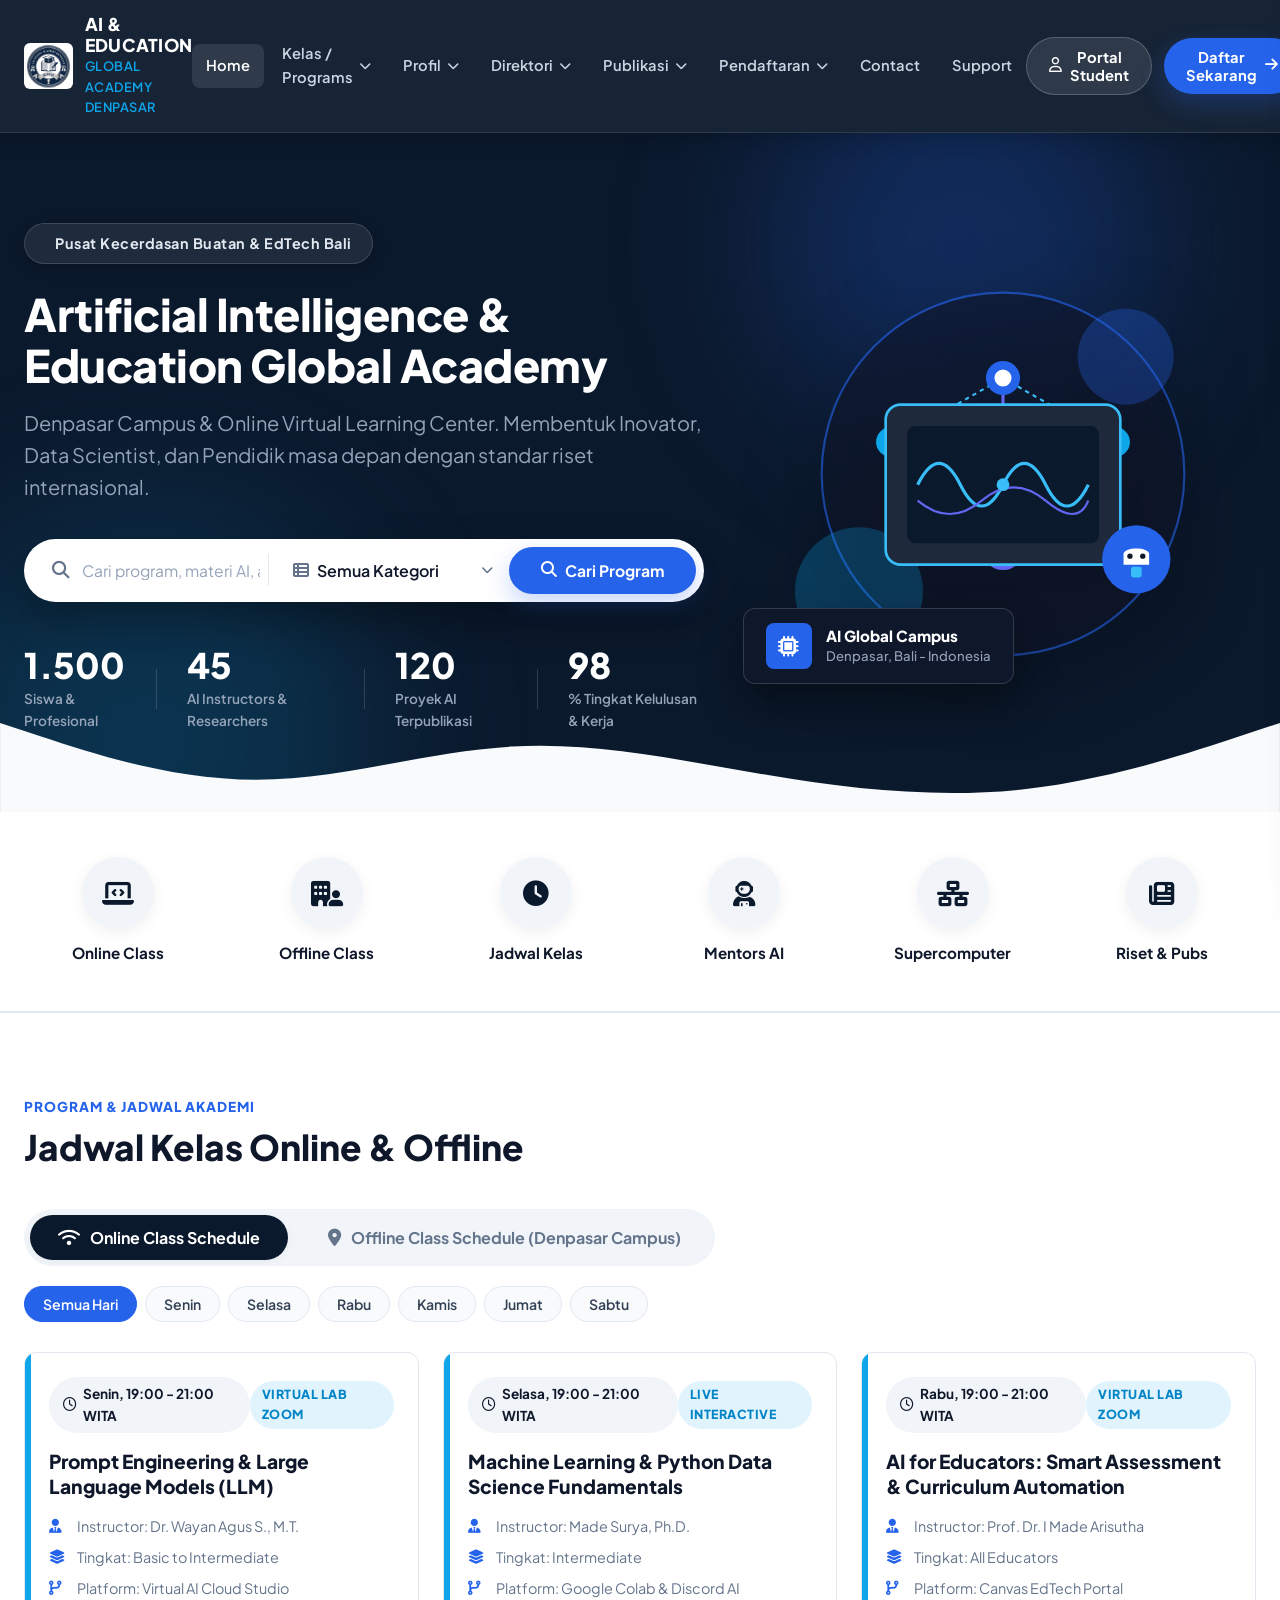
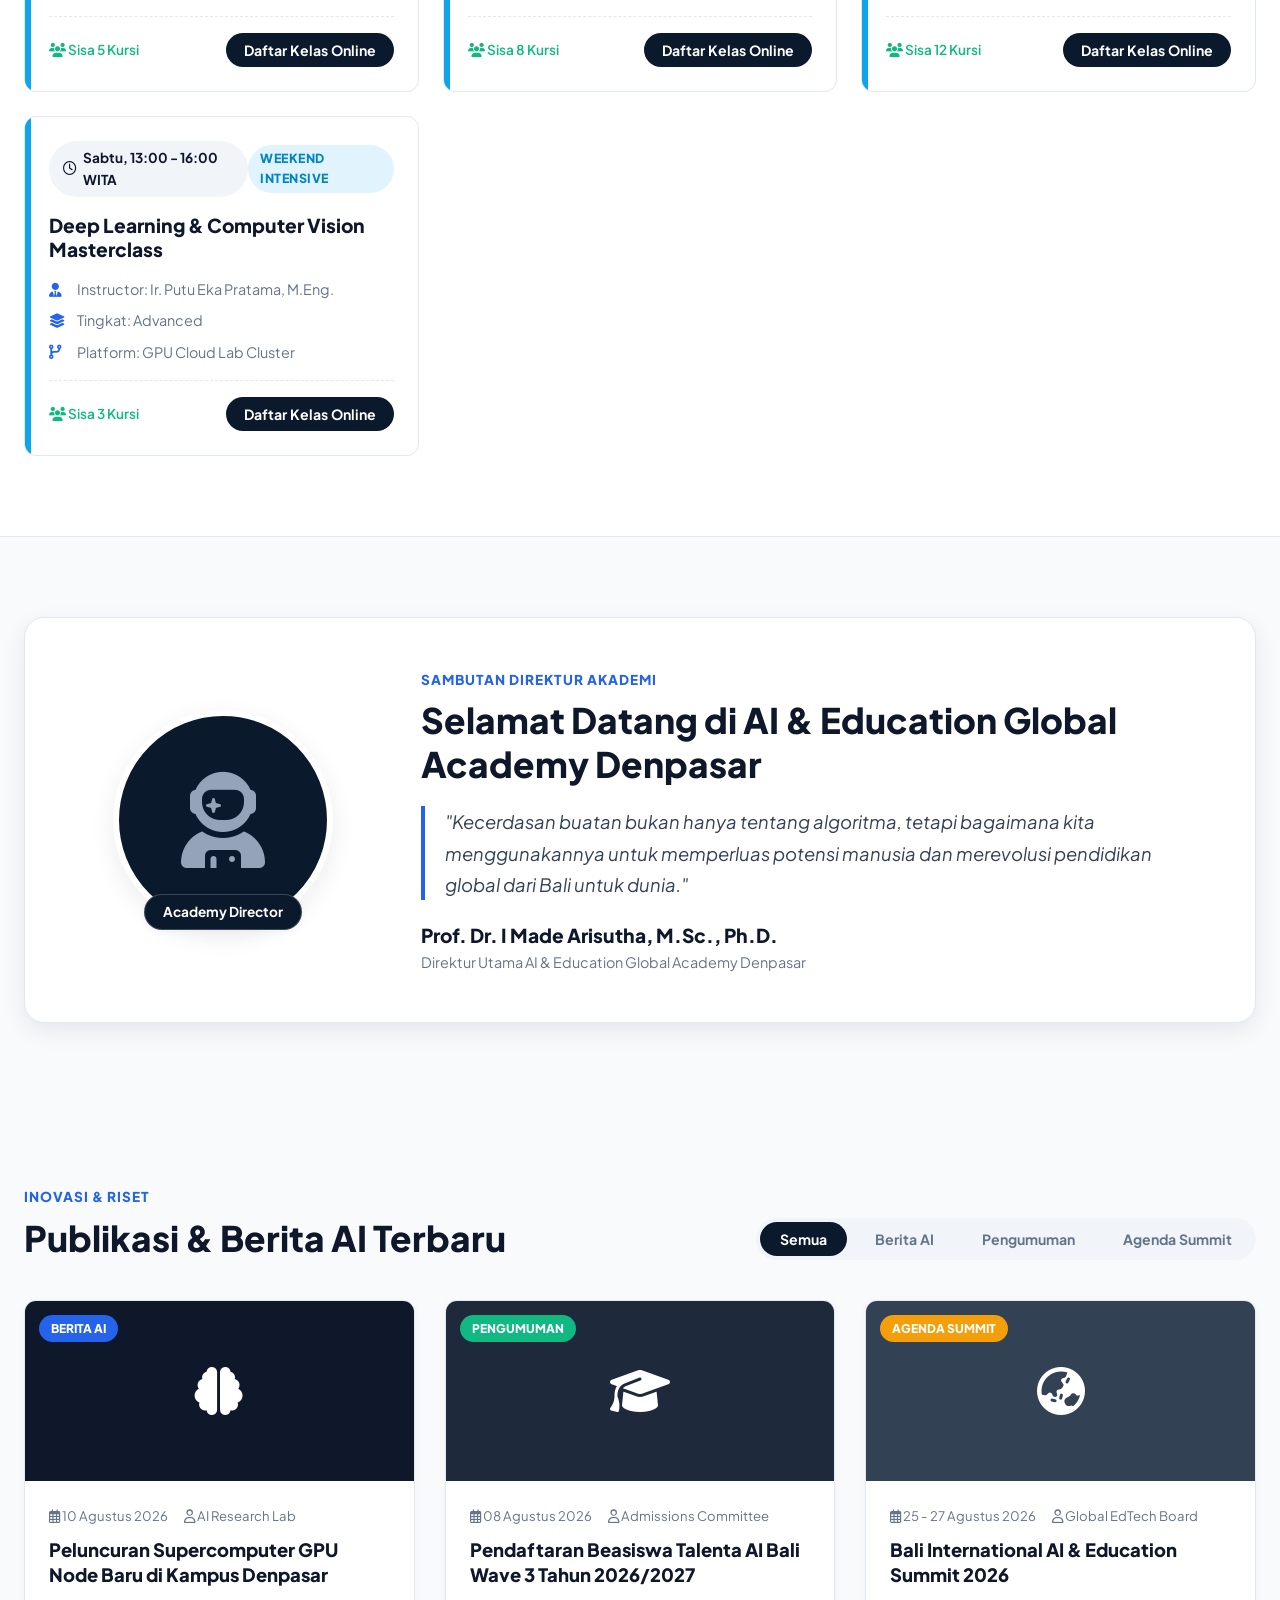
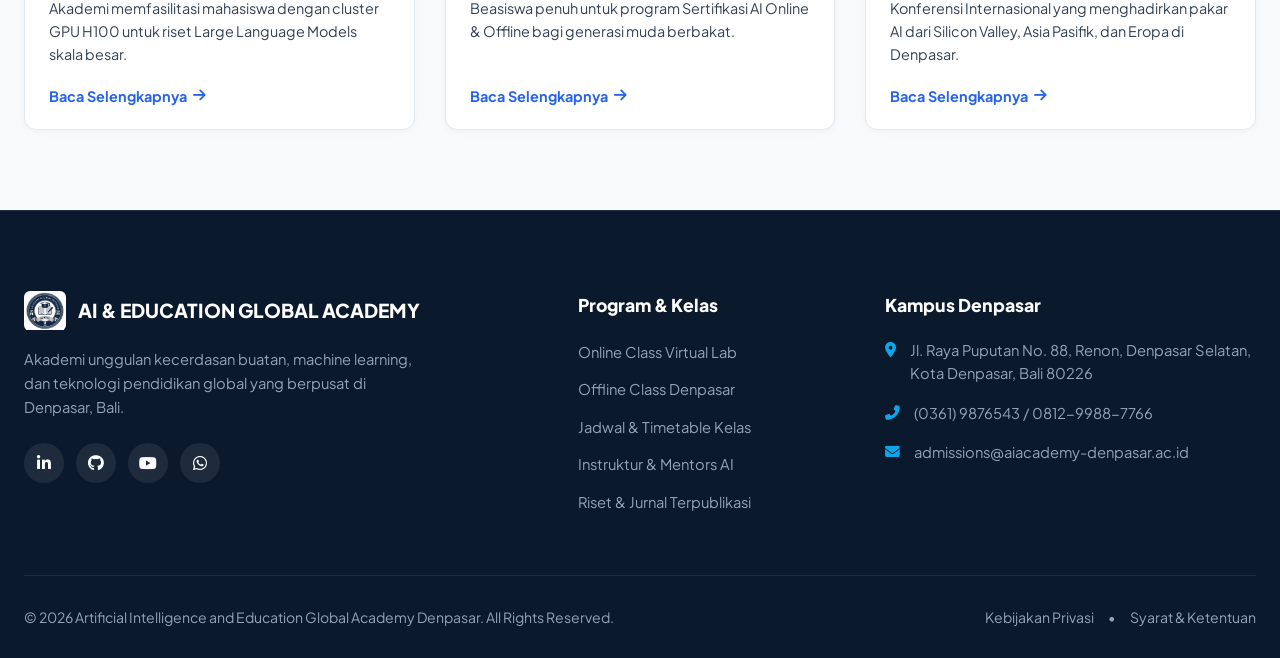
==== index.html @ 4b83a7b8 "aieacademy" ====
<!DOCTYPE html>
<html lang="id">
<head>
    <meta charset="UTF-8">
    <meta name="viewport" content="width=device-width, initial-scale=1.0">
    <title>Artificial Intelligence & Education Global Academy Denpasar</title>
    <meta name="description" content="Pusat Pendidikan & Akademi Kecerdasan Buatan (AI) Global Denpasar. Menyediakan Kelas Online & Offline, Sertifikasi AI, Machine Learning, Prompt Engineering, dan Inovasi Pendidikan Teknologi di Bali.">
    <!-- Google Fonts -->
    <link rel="preconnect" href="https://fonts.googleapis.com">
    <link rel="preconnect" href="https://fonts.gstatic.com" crossorigin>
    <link href="https://fonts.googleapis.com/css2?family=Plus+Jakarta+Sans:wght@300;400;500;600;700;800&display=swap" rel="stylesheet">
    <!-- Font Awesome Icons CDN -->
    <link rel="stylesheet" href="https://cdnjs.cloudflare.com/ajax/libs/font-awesome/6.5.1/css/all.min.css">
    <link rel="stylesheet" href="style.css">
</head>
<body>

    <!-- Header Navigation -->
    <header class="site-header">
        <div class="navbar-container">
            <a href="index.html" class="brand-logo" id="brandLogo">
                <img src="Img/Logo.png" alt="AI & Education Global Academy Logo" class="brand-logo-img">
                <div class="brand-text">
                    <span class="brand-title">AI & EDUCATION</span>
                    <span class="brand-subtitle">Global Academy Denpasar</span>
                </div>
            </a>

            <nav class="nav-menu" id="navMenu">
                <ul class="nav-list">
                    <li class="nav-item active"><a href="index.html" class="nav-link">Home</a></li>
                    
                    <li class="nav-item dropdown">
                        <a href="kelas.html" class="nav-link">Kelas / Programs <i class="fas fa-chevron-down dropdown-icon"></i></a>
                        <ul class="dropdown-menu">
                            <li>
                                <a href="kelas.html#online">
                                    <i class="fas fa-laptop-code"></i> Online Class
                                    <span class="dropdown-tag tag-online">Virtual Lab</span>
                                </a>
                            </li>
                            <li>
                                <a href="kelas.html#offline">
                                    <i class="fas fa-building-user"></i> Offline Class
                                    <span class="dropdown-tag tag-offline">Denpasar Campus</span>
                                </a>
                            </li>
                            <li>
                                <a href="kelas.html#schedules"><i class="fas fa-calendar-alt"></i> Jadwal Pelajaran / Schedules</a>
                            </li>
                        </ul>
                    </li>

                    <li class="nav-item dropdown">
                        <a href="profil.html" class="nav-link">Profil <i class="fas fa-chevron-down dropdown-icon"></i></a>
                        <ul class="dropdown-menu">
                            <li><a href="profil.html#visi-misi"><i class="fas fa-bullseye"></i> Visi & Misi AI Academy</a></li>
                            <li><a href="profil.html#sejarah"><i class="fas fa-landmark"></i> Tentang Kampus Denpasar</a></li>
                            <li><a href="profil.html#dewan-pakar"><i class="fas fa-sitemap"></i> Dewan Pakar & Researchers</a></li>
                            <li><a href="profil.html#fasilitas"><i class="fas fa-server"></i> Fasilitas Supercomputer & Lab</a></li>
                        </ul>
                    </li>

                    <li class="nav-item dropdown">
                        <a href="direktori.html" class="nav-link">Direktori <i class="fas fa-chevron-down dropdown-icon"></i></a>
                        <ul class="dropdown-menu">
                            <li><a href="direktori.html#guru"><i class="fas fa-user-tie"></i> Data Instruktur & Mentors</a></li>
                            <li><a href="direktori.html#siswa"><i class="fas fa-user-graduate"></i> Network Peserta / Alumni</a></li>
                            <li><a href="direktori.html#mitra"><i class="fas fa-handshake"></i> Mitra Industri Global</a></li>
                        </ul>
                    </li>

                    <li class="nav-item dropdown">
                        <a href="publikasi.html" class="nav-link">Publikasi <i class="fas fa-chevron-down dropdown-icon"></i></a>
                        <ul class="dropdown-menu">
                            <li><a href="publikasi.html#berita"><i class="fas fa-newspaper"></i> Berita AI & EdTech</a></li>
                            <li><a href="publikasi.html#pengumuman"><i class="fas fa-bullhorn"></i> Seminar & Workshop</a></li>
                            <li><a href="publikasi.html#agenda"><i class="fas fa-calendar-check"></i> Event AI Summit Bali</a></li>
                            <li><a href="publikasi.html#galeri"><i class="fas fa-images"></i> Galeri Hackathon</a></li>
                        </ul>
                    </li>

                    <li class="nav-item dropdown">
                        <a href="pendaftaran.html" class="nav-link">Pendaftaran <i class="fas fa-chevron-down dropdown-icon"></i></a>
                        <ul class="dropdown-menu">
                            <li><a href="pendaftaran.html#info-ppdb"><i class="fas fa-info-circle"></i> Info Penerimaan Peserta</a></li>
                            <li><a href="pendaftaran.html#syarat"><i class="fas fa-file-signature"></i> Syarat & Beasiswa</a></li>
                            <li><a href="pendaftaran.html#alur"><i class="fas fa-route"></i> Alur Pendaftaran Online</a></li>
                        </ul>
                    </li>

                    <li class="nav-item"><a href="contact.html" class="nav-link">Contact</a></li>
                    <li class="nav-item"><a href="support.html" class="nav-link">Support</a></li>
                </ul>
            </nav>

            <div class="nav-actions">
                <button class="btn btn-login" id="openLoginBtn">
                    <i class="far fa-user"></i> Portal Student
                </button>
                <button class="btn btn-contact" id="openContactBtn">
                    Daftar Sekarang <i class="fas fa-arrow-right"></i>
                </button>
                <button class="hamburger-btn" id="hamburgerBtn" aria-label="Toggle Menu">
                    <i class="fas fa-bars"></i>
                </button>
            </div>
        </div>
    </header>

    <!-- Mobile Drawer Navigation -->
    <div class="mobile-drawer-overlay" id="drawerOverlay"></div>
    <div class="mobile-drawer" id="mobileDrawer">
        <div class="drawer-header">
            <div class="drawer-brand" style="display: flex; align-items: center; gap: 10px;">
                <img src="Img/Logo.png" alt="AI Academy Logo" class="brand-logo-img" style="height: 38px;">
                <div>
                    <span class="brand-title" style="display: block; font-size: 0.95rem;">AI & EDUCATION</span>
                    <span class="brand-subtitle" style="font-size: 0.75rem;">Global Academy</span>
                </div>
            </div>
            <button class="drawer-close" id="drawerClose">&times;</button>
        </div>
        <div class="drawer-content" id="mobileDrawerContent">
            <!-- Dynamic cloned nav links -->
        </div>
    </div>

    <!-- Hero Banner Section -->
    <section class="hero-section" id="home">
        <div class="hero-bg-shapes">
            <div class="shape blob-1"></div>
            <div class="shape blob-2"></div>
            <div class="hero-wave">
                <svg viewBox="0 0 1440 200" fill="none" xmlns="http://www.w3.org/2000/svg">
                    <path d="M0 64L48 80C96 96 192 128 288 128C384 128 480 96 576 90.7C672 85 768 107 864 122.7C960 139 1056 149 1152 138.7C1248 128 1344 96 1392 80L1440 64V200H1392C1344 200 1248 200 1152 200C1056 200 960 200 864 200C768 200 672 200 576 200C480 200 384 200 288 200C192 200 96 200 48 200H0V64Z" fill="#F8FAFC"/>
                </svg>
            </div>
        </div>

        <div class="hero-container">
            <!-- Left Hero Content -->
            <div class="hero-content">
                <div class="welcome-pill">
                    <i class="fas fa-sparkles"></i>
                    <span class="pill-text">Pusat Kecerdasan Buatan & EdTech Bali</span>
                </div>
                <h1 class="hero-title">Artificial Intelligence & Education Global Academy</h1>
                <p class="hero-subtitle">Denpasar Campus & Online Virtual Learning Center. Membentuk Inovator, Data Scientist, dan Pendidik masa depan dengan standar riset internasional.</p>

                <!-- Search Bar Widget -->
                <div class="search-widget" id="searchWidget">
                    <div class="search-input-wrap">
                        <i class="fas fa-search search-icon"></i>
                        <input type="text" id="searchInput" placeholder="Cari program, materi AI, atau jadwal kelas..." autocomplete="off">
                    </div>
                    <div class="search-divider"></div>
                    <div class="search-category-wrap">
                        <i class="fas fa-th-list category-icon"></i>
                        <select id="searchCategory">
                            <option value="all">Semua Kategori</option>
                            <option value="berita">Berita AI</option>
                            <option value="pengumuman">Pengumuman</option>
                            <option value="agenda">Workshop & Agenda</option>
                        </select>
                        <i class="fas fa-chevron-down select-arrow"></i>
                    </div>
                    <button class="btn btn-search" id="searchBtn">
                        <i class="fas fa-search"></i> Cari Program
                    </button>
                </div>

                <!-- Stats Counter Bar -->
                <div class="stats-row">
                    <div class="stat-item">
                        <div class="stat-number" data-target="1500">0</div>
                        <div class="stat-label">Siswa & Profesional</div>
                    </div>
                    <div class="stat-divider"></div>
                    <div class="stat-item">
                        <div class="stat-number" data-target="45">0</div>
                        <div class="stat-label">AI Instructors & Researchers</div>
                    </div>
                    <div class="stat-divider"></div>
                    <div class="stat-item">
                        <div class="stat-number" data-target="120">0</div>
                        <div class="stat-label">Proyek AI Terpublikasi</div>
                    </div>
                    <div class="stat-divider"></div>
                    <div class="stat-item">
                        <div class="stat-number" data-target="98">0</div>
                        <div class="stat-label">% Tingkat Kelulusan & Kerja</div>
                    </div>
                </div>
            </div>

            <!-- Right Hero Illustration -->
            <div class="hero-illustration-area">
                <div class="illustration-wrapper">
                    <!-- Tech Organic SVG Art -->
                    <div class="illustration-graphic">
                        <svg class="school-art" viewBox="0 0 450 420" fill="none" xmlns="http://www.w3.org/2000/svg">
                            <!-- Background Glowing Tech Circles -->
                            <circle cx="225" cy="210" r="170" fill="#0F172A" stroke="#2563EB" stroke-width="2" opacity="0.6" />
                            <circle cx="340" cy="100" r="45" fill="#2563EB" opacity="0.3" />
                            <circle cx="90" cy="320" r="60" fill="#0EA5E9" opacity="0.25" />
                            
                            <!-- Neural Network Nodes & Links -->
                            <line x1="120" y1="180" x2="225" y2="120" stroke="#38BDF8" stroke-width="2" stroke-dasharray="4 4" />
                            <line x1="225" y1="120" x2="330" y2="180" stroke="#38BDF8" stroke-width="2" stroke-dasharray="4 4" />
                            <line x1="120" y1="180" x2="225" y2="280" stroke="#38BDF8" stroke-width="2" />
                            <line x1="330" y1="180" x2="225" y2="280" stroke="#38BDF8" stroke-width="2" />
                            <line x1="225" y1="120" x2="225" y2="280" stroke="#6366F1" stroke-width="3" />

                            <circle cx="225" cy="120" r="16" fill="#2563EB" />
                            <circle cx="225" cy="120" r="8" fill="#FFFFFF" />

                            <circle cx="120" cy="180" r="14" fill="#0EA5E9" />
                            <circle cx="330" cy="180" r="14" fill="#0EA5E9" />

                            <circle cx="225" cy="280" r="20" fill="#6366F1" />
                            <circle cx="225" cy="280" r="10" fill="#FFFFFF" />

                            <!-- Main AI Academy Central Console SVG -->
                            <rect x="115" y="145" width="220" height="150" rx="14" fill="#1E293B" stroke="#38BDF8" stroke-width="2.5" />
                            <rect x="135" y="165" width="180" height="110" rx="8" fill="#0B192C" />
                            
                            <!-- Holographic AI Brain Wave graphics inside Monitor -->
                            <path d="M145 220 Q165 180 185 220 T225 220 T265 220 T305 220" stroke="#38BDF8" stroke-width="3" fill="none" />
                            <path d="M145 235 Q175 260 205 235 T265 235 T305 235" stroke="#6366F1" stroke-width="2" fill="none" />
                            <circle cx="225" cy="220" r="6" fill="#38BDF8" />
                            
                            <!-- Robot Assistant Floating Badge -->
                            <circle cx="350" cy="290" r="32" fill="#2563EB" />
                            <path d="M338 285 C338 278 362 278 362 285 L362 295 L338 295 Z" fill="#FFFFFF" />
                            <circle cx="344" cy="287" r="2.5" fill="#0F172A" />
                            <circle cx="356" cy="287" r="2.5" fill="#0F172A" />
                            <rect x="345" y="297" width="10" height="10" rx="2" fill="#38BDF8" />
                        </svg>
                    </div>

                    <!-- Floating Badge Card: Global AI Accreditation -->
                    <div class="floating-badge-card">
                        <div class="badge-icon-box">
                            <i class="fas fa-microchip"></i>
                        </div>
                        <div class="badge-text-box">
                            <span class="badge-heading">AI Global Campus</span>
                            <span class="badge-subheading">Denpasar, Bali - Indonesia</span>
                        </div>
                    </div>
                </div>
            </div>
        </div>
    </section>

    <!-- Quick Navigation AI Tracks Section -->
    <section class="quick-nav-section">
        <div class="section-container">
            <div class="quick-nav-grid">
                <a href="kelas.html#online" class="quick-card">
                    <div class="icon-circle">
                        <i class="fas fa-laptop-code"></i>
                    </div>
                    <span class="quick-label">Online Class</span>
                </a>
                <a href="kelas.html#offline" class="quick-card">
                    <div class="icon-circle">
                        <i class="fas fa-building-user"></i>
                    </div>
                    <span class="quick-label">Offline Class</span>
                </a>
                <a href="kelas.html#schedules" class="quick-card">
                    <div class="icon-circle">
                        <i class="fas fa-clock"></i>
                    </div>
                    <span class="quick-label">Jadwal Kelas</span>
                </a>
                <a href="direktori.html#guru" class="quick-card">
                    <div class="icon-circle">
                        <i class="fas fa-user-astronaut"></i>
                    </div>
                    <span class="quick-label">Mentors AI</span>
                </a>
                <a href="profil.html#fasilitas" class="quick-card">
                    <div class="icon-circle">
                        <i class="fas fa-network-wired"></i>
                    </div>
                    <span class="quick-label">Supercomputer</span>
                </a>
                <a href="publikasi.html#berita" class="quick-card">
                    <div class="icon-circle">
                        <i class="fas fa-newspaper"></i>
                    </div>
                    <span class="quick-label">Riset & Pubs</span>
                </a>
            </div>
        </div>
    </section>

    <!-- Class Schedules Section (Online Class & Offline Class Schedules) -->
    <section class="schedules-section section-padding" id="schedules">
        <div class="section-container">
            <div class="section-header">
                <div>
                    <div class="section-tag">Program & Jadwal Akademi</div>
                    <h2 class="section-title">Jadwal Kelas Online & Offline</h2>
                </div>
            </div>

            <!-- Schedule Switcher & Day Filters -->
            <div class="schedule-controls">
                <!-- Requested Dropdown / Tab Mode Switcher -->
                <div class="schedule-tabs">
                    <button class="tab-schedule-btn active" data-schedule-mode="online">
                        <i class="fas fa-wifi"></i> Online Class Schedule
                    </button>
                    <button class="tab-schedule-btn" data-schedule-mode="offline">
                        <i class="fas fa-location-dot"></i> Offline Class Schedule (Denpasar Campus)
                    </button>
                </div>

                <!-- Day Chips Filter -->
                <div class="schedule-day-filters">
                    <button class="day-chip active" data-day="all">Semua Hari</button>
                    <button class="day-chip" data-day="Senin">Senin</button>
                    <button class="day-chip" data-day="Selasa">Selasa</button>
                    <button class="day-chip" data-day="Rabu">Rabu</button>
                    <button class="day-chip" data-day="Kamis">Kamis</button>
                    <button class="day-chip" data-day="Jumat">Jumat</button>
                    <button class="day-chip" data-day="Sabtu">Sabtu</button>
                </div>
            </div>

            <!-- Schedule Grid Container -->
            <div class="schedule-list" id="scheduleList">
                
                <!-- ONLINE CLASS SCHEDULES -->
                <div class="schedule-card" data-mode="online" data-day="Senin">
                    <div class="schedule-header">
                        <span class="schedule-time-badge"><i class="far fa-clock"></i> Senin, 19:00 - 21:00 WITA</span>
                        <span class="schedule-mode-badge badge-mode-online">Virtual Lab Zoom</span>
                    </div>
                    <h3 class="schedule-title">Prompt Engineering & Large Language Models (LLM)</h3>
                    <div class="schedule-meta-info">
                        <div class="schedule-meta-item"><i class="fas fa-user-tie"></i> <span>Instructor: Dr. Wayan Agus S., M.T.</span></div>
                        <div class="schedule-meta-item"><i class="fas fa-layer-group"></i> <span>Tingkat: Basic to Intermediate</span></div>
                        <div class="schedule-meta-item"><i class="fas fa-code-branch"></i> <span>Platform: Virtual AI Cloud Studio</span></div>
                    </div>
                    <div class="schedule-footer">
                        <span class="schedule-spots"><i class="fas fa-users"></i> Sisa 5 Kursi</span>
                        <button class="btn btn-enroll">Daftar Kelas Online</button>
                    </div>
                </div>

                <div class="schedule-card" data-mode="online" data-day="Selasa">
                    <div class="schedule-header">
                        <span class="schedule-time-badge"><i class="far fa-clock"></i> Selasa, 19:00 - 21:00 WITA</span>
                        <span class="schedule-mode-badge badge-mode-online">Live Interactive</span>
                    </div>
                    <h3 class="schedule-title">Machine Learning & Python Data Science Fundamentals</h3>
                    <div class="schedule-meta-info">
                        <div class="schedule-meta-item"><i class="fas fa-user-tie"></i> <span>Instructor: Made Surya, Ph.D.</span></div>
                        <div class="schedule-meta-item"><i class="fas fa-layer-group"></i> <span>Tingkat: Intermediate</span></div>
                        <div class="schedule-meta-item"><i class="fas fa-code-branch"></i> <span>Platform: Google Colab & Discord AI</span></div>
                    </div>
                    <div class="schedule-footer">
                        <span class="schedule-spots"><i class="fas fa-users"></i> Sisa 8 Kursi</span>
                        <button class="btn btn-enroll">Daftar Kelas Online</button>
                    </div>
                </div>

                <div class="schedule-card" data-mode="online" data-day="Rabu">
                    <div class="schedule-header">
                        <span class="schedule-time-badge"><i class="far fa-clock"></i> Rabu, 19:00 - 21:00 WITA</span>
                        <span class="schedule-mode-badge badge-mode-online">Virtual Lab Zoom</span>
                    </div>
                    <h3 class="schedule-title">AI for Educators: Smart Assessment & Curriculum Automation</h3>
                    <div class="schedule-meta-info">
                        <div class="schedule-meta-item"><i class="fas fa-user-tie"></i> <span>Instructor: Prof. Dr. I Made Arisutha</span></div>
                        <div class="schedule-meta-item"><i class="fas fa-layer-group"></i> <span>Tingkat: All Educators</span></div>
                        <div class="schedule-meta-item"><i class="fas fa-code-branch"></i> <span>Platform: Canvas EdTech Portal</span></div>
                    </div>
                    <div class="schedule-footer">
                        <span class="schedule-spots"><i class="fas fa-users"></i> Sisa 12 Kursi</span>
                        <button class="btn btn-enroll">Daftar Kelas Online</button>
                    </div>
                </div>

                <div class="schedule-card" data-mode="online" data-day="Sabtu">
                    <div class="schedule-header">
                        <span class="schedule-time-badge"><i class="far fa-clock"></i> Sabtu, 13:00 - 16:00 WITA</span>
                        <span class="schedule-mode-badge badge-mode-online">Weekend Intensive</span>
                    </div>
                    <h3 class="schedule-title">Deep Learning & Computer Vision Masterclass</h3>
                    <div class="schedule-meta-info">
                        <div class="schedule-meta-item"><i class="fas fa-user-tie"></i> <span>Instructor: Ir. Putu Eka Pratama, M.Eng.</span></div>
                        <div class="schedule-meta-item"><i class="fas fa-layer-group"></i> <span>Tingkat: Advanced</span></div>
                        <div class="schedule-meta-item"><i class="fas fa-code-branch"></i> <span>Platform: GPU Cloud Lab Cluster</span></div>
                    </div>
                    <div class="schedule-footer">
                        <span class="schedule-spots"><i class="fas fa-users"></i> Sisa 3 Kursi</span>
                        <button class="btn btn-enroll">Daftar Kelas Online</button>
                    </div>
                </div>

                <!-- OFFLINE CLASS SCHEDULES (DENPASAR CAMPUS) -->
                <div class="schedule-card" data-mode="offline" data-day="Senin" style="display: none;">
                    <div class="schedule-header">
                        <span class="schedule-time-badge"><i class="far fa-clock"></i> Senin, 14:00 - 17:00 WITA</span>
                        <span class="schedule-mode-badge badge-mode-offline">Denpasar Campus</span>
                    </div>
                    <h3 class="schedule-title">Robotics, IoT & Embedded AI Hardware Workshop</h3>
                    <div class="schedule-meta-info">
                        <div class="schedule-meta-item"><i class="fas fa-user-tie"></i> <span>Instructor: Nyoman Aryana, S.T., M.T.</span></div>
                        <div class="schedule-meta-item"><i class="fas fa-map-marker-alt"></i> <span>Lokasi: Lab Robotics 1, Kampus Denpasar</span></div>
                        <div class="schedule-meta-item"><i class="fas fa-microchip"></i> <span>Fasilitas: Kits NVIDIA Jetson & Arduino</span></div>
                    </div>
                    <div class="schedule-footer">
                        <span class="schedule-spots"><i class="fas fa-users"></i> Terbatas 15 Peserta</span>
                        <button class="btn btn-enroll">Daftar Kampus Denpasar</button>
                    </div>
                </div>

                <div class="schedule-card" data-mode="offline" data-day="Kamis" style="display: none;">
                    <div class="schedule-header">
                        <span class="schedule-time-badge"><i class="far fa-clock"></i> Kamis, 14:00 - 17:00 WITA</span>
                        <span class="schedule-mode-badge badge-mode-offline">Denpasar Campus</span>
                    </div>
                    <h3 class="schedule-title">Autonomous AI Systems & Smart Drones Lab</h3>
                    <div class="schedule-meta-info">
                        <div class="schedule-meta-item"><i class="fas fa-user-tie"></i> <span>Instructor: Kadek Gede W., Ph.D.</span></div>
                        <div class="schedule-meta-item"><i class="fas fa-map-marker-alt"></i> <span>Lokasi: AI Innovation Hall Denpasar</span></div>
                        <div class="schedule-meta-item"><i class="fas fa-microchip"></i> <span>Fasilitas: Arena Flight & LiDAR Sensors</span></div>
                    </div>
                    <div class="schedule-footer">
                        <span class="schedule-spots"><i class="fas fa-users"></i> Terbatas 10 Peserta</span>
                        <button class="btn btn-enroll">Daftar Kampus Denpasar</button>
                    </div>
                </div>

                <div class="schedule-card" data-mode="offline" data-day="Jumat" style="display: none;">
                    <div class="schedule-header">
                        <span class="schedule-time-badge"><i class="far fa-clock"></i> Jumat, 15:00 - 18:00 WITA</span>
                        <span class="schedule-mode-badge badge-mode-offline">Denpasar Campus</span>
                    </div>
                    <h3 class="schedule-title">Generative AI Media, Audio & Digital Twin Design</h3>
                    <div class="schedule-meta-info">
                        <div class="schedule-meta-item"><i class="fas fa-user-tie"></i> <span>Instructor: Ni Luh Putu Devy, M.Ds.</span></div>
                        <div class="schedule-meta-item"><i class="fas fa-map-marker-alt"></i> <span>Lokasi: Digital Studio Kampus Denpasar</span></div>
                        <div class="schedule-meta-item"><i class="fas fa-microchip"></i> <span>Fasilitas: Workstation RTX 4090</span></div>
                    </div>
                    <div class="schedule-footer">
                        <span class="schedule-spots"><i class="fas fa-users"></i> Terbatas 12 Peserta</span>
                        <button class="btn btn-enroll">Daftar Kampus Denpasar</button>
                    </div>
                </div>

                <div class="schedule-card" data-mode="offline" data-day="Sabtu" style="display: none;">
                    <div class="schedule-header">
                        <span class="schedule-time-badge"><i class="far fa-clock"></i> Sabtu, 09:00 - 15:00 WITA</span>
                        <span class="schedule-mode-badge badge-mode-offline">Executive Workshop</span>
                    </div>
                    <h3 class="schedule-title">Executive AI Leadership & Business Strategy Masterclass</h3>
                    <div class="schedule-meta-info">
                        <div class="schedule-meta-item"><i class="fas fa-user-tie"></i> <span>Keynote: International AI Advisory Board</span></div>
                        <div class="schedule-meta-item"><i class="fas fa-map-marker-alt"></i> <span>Lokasi: Main Auditorium Denpasar</span></div>
                        <div class="schedule-meta-item"><i class="fas fa-award"></i> <span>Termasuk: Certificate, Lunch & Networking</span></div>
                    </div>
                    <div class="schedule-footer">
                        <span class="schedule-spots"><i class="fas fa-users"></i> Sisa 6 Kursi Eksekutif</span>
                        <button class="btn btn-enroll">Daftar Kampus Denpasar</button>
                    </div>
                </div>

            </div>
        </div>
    </section>

    <!-- Director Welcome Section -->
    <section class="welcome-section section-padding" id="profil">
        <div class="section-container">
            <div class="welcome-card">
                <div class="welcome-image-col">
                    <div class="principal-avatar-wrap">
                        <div class="avatar-ring"></div>
                        <div class="avatar-box">
                            <i class="fas fa-user-astronaut principal-placeholder-icon"></i>
                        </div>
                        <div class="principal-badge">Academy Director</div>
                    </div>
                </div>
                <div class="welcome-text-col">
                    <div class="section-tag">Sambutan Direktur Akademi</div>
                    <h2 class="section-title">Selamat Datang di AI & Education Global Academy Denpasar</h2>
                    <blockquote class="principal-quote">
                        "Kecerdasan buatan bukan hanya tentang algoritma, tetapi bagaimana kita menggunakannya untuk memperluas potensi manusia dan merevolusi pendidikan global dari Bali untuk dunia."
                    </blockquote>
                    <div class="principal-info">
                        <span class="principal-name">Prof. Dr. I Made Arisutha, M.Sc., Ph.D.</span>
                        <span class="principal-title">Direktur Utama AI & Education Global Academy Denpasar</span>
                    </div>
                </div>
            </div>
        </div>
    </section>

    <!-- Latest News & Publications Section -->
    <section class="news-section section-padding" id="berita">
        <div class="section-container">
            <div class="section-header">
                <div>
                    <div class="section-tag">Inovasi & Riset</div>
                    <h2 class="section-title">Publikasi & Berita AI Terbaru</h2>
                </div>
                <div class="filter-tabs">
                    <button class="tab-btn active" data-filter="all">Semua</button>
                    <button class="tab-btn" data-filter="berita">Berita AI</button>
                    <button class="tab-btn" data-filter="pengumuman">Pengumuman</button>
                    <button class="tab-btn" data-filter="agenda">Agenda Summit</button>
                </div>
            </div>

            <div class="news-grid" id="newsGrid">
                <!-- News Card 1 -->
                <article class="news-card" data-category="berita">
                    <div class="news-thumb">
                        <div class="thumb-badge badge-blue">Berita AI</div>
                        <div class="thumb-placeholder bg-gradient-1">
                            <i class="fas fa-brain"></i>
                        </div>
                    </div>
                    <div class="news-body">
                        <div class="news-meta">
                            <span><i class="far fa-calendar-alt"></i> 10 Agustus 2026</span>
                            <span><i class="far fa-user"></i> AI Research Lab</span>
                        </div>
                        <h3 class="news-title">Peluncuran Supercomputer GPU Node Baru di Kampus Denpasar</h3>
                        <p class="news-excerpt">Akademi memfasilitasi mahasiswa dengan cluster GPU H100 untuk riset Large Language Models skala besar.</p>
                        <button class="read-more-btn" data-id="1">Baca Selengkapnya <i class="fas fa-arrow-right"></i></button>
                    </div>
                </article>

                <!-- News Card 2 -->
                <article class="news-card" data-category="pengumuman">
                    <div class="news-thumb">
                        <div class="thumb-badge badge-green">Pengumuman</div>
                        <div class="thumb-placeholder bg-gradient-2">
                            <i class="fas fa-graduation-cap"></i>
                        </div>
                    </div>
                    <div class="news-body">
                        <div class="news-meta">
                            <span><i class="far fa-calendar-alt"></i> 08 Agustus 2026</span>
                            <span><i class="far fa-user"></i> Admissions Committee</span>
                        </div>
                        <h3 class="news-title">Pendaftaran Beasiswa Talenta AI Bali Wave 3 Tahun 2026/2027</h3>
                        <p class="news-excerpt">Beasiswa penuh untuk program Sertifikasi AI Online & Offline bagi generasi muda berbakat.</p>
                        <button class="read-more-btn" data-id="2">Baca Selengkapnya <i class="fas fa-arrow-right"></i></button>
                    </div>
                </article>

                <!-- News Card 3 -->
                <article class="news-card" data-category="agenda">
                    <div class="news-thumb">
                        <div class="thumb-badge badge-orange">Agenda Summit</div>
                        <div class="thumb-placeholder bg-gradient-3">
                            <i class="fas fa-globe-asia"></i>
                        </div>
                    </div>
                    <div class="news-body">
                        <div class="news-meta">
                            <span><i class="far fa-calendar-alt"></i> 25 - 27 Agustus 2026</span>
                            <span><i class="far fa-user"></i> Global EdTech Board</span>
                        </div>
                        <h3 class="news-title">Bali International AI & Education Summit 2026</h3>
                        <p class="news-excerpt">Konferensi Internasional yang menghadirkan pakar AI dari Silicon Valley, Asia Pasifik, dan Eropa di Denpasar.</p>
                        <button class="read-more-btn" data-id="3">Baca Selengkapnya <i class="fas fa-arrow-right"></i></button>
                    </div>
                </article>
            </div>
        </div>
    </section>

    <!-- Footer -->
    <footer class="site-footer">
        <div class="section-container">
            <div class="footer-grid">
                <div class="footer-brand-col">
                    <div class="footer-logo">
                        <img src="Img/Logo.png" alt="AI & Education Logo" class="brand-logo-img" style="height: 40px;">
                        <span>AI & EDUCATION GLOBAL ACADEMY</span>
                    </div>
                    <p class="footer-desc">
                        Akademi unggulan kecerdasan buatan, machine learning, dan teknologi pendidikan global yang berpusat di Denpasar, Bali.
                    </p>
                    <div class="social-links">
                        <a href="#" aria-label="LinkedIn"><i class="fab fa-linkedin-in"></i></a>
                        <a href="#" aria-label="GitHub"><i class="fab fa-github"></i></a>
                        <a href="#" aria-label="YouTube"><i class="fab fa-youtube"></i></a>
                        <a href="#" aria-label="WhatsApp"><i class="fab fa-whatsapp"></i></a>
                    </div>
                </div>

                <div class="footer-links-col">
                    <h4 class="footer-heading">Program & Kelas</h4>
                    <ul class="footer-menu">
                        <li><a href="kelas.html#online">Online Class Virtual Lab</a></li>
                        <li><a href="kelas.html#offline">Offline Class Denpasar</a></li>
                        <li><a href="kelas.html#schedules">Jadwal & Timetable Kelas</a></li>
                        <li><a href="direktori.html#guru">Instruktur & Mentors AI</a></li>
                        <li><a href="publikasi.html#berita">Riset & Jurnal Terpublikasi</a></li>
                    </ul>
                </div>

                <div class="footer-contact-col">
                    <h4 class="footer-heading">Kampus Denpasar</h4>
                    <ul class="contact-info-list">
                        <li>
                            <i class="fas fa-map-marker-alt"></i>
                            <span>Jl. Raya Puputan No. 88, Renon, Denpasar Selatan, Kota Denpasar, Bali 80226</span>
                        </li>
                        <li>
                            <i class="fas fa-phone-alt"></i>
                            <span>(0361) 9876543 / 0812-9988-7766</span>
                        </li>
                        <li>
                            <i class="fas fa-envelope"></i>
                            <span>admissions@aiacademy-denpasar.ac.id</span>
                        </li>
                    </ul>
                </div>
            </div>

            <div class="footer-bottom">
                <p>&copy; 2026 Artificial Intelligence and Education Global Academy Denpasar. All Rights Reserved.</p>
                <div class="footer-bottom-links">
                    <a href="#">Kebijakan Privasi</a>
                    <span class="dot">•</span>
                    <a href="#">Syarat & Ketentuan</a>
                </div>
            </div>
        </div>
    </footer>

    <!-- Login Modal -->
    <div class="modal-backdrop" id="loginModal">
        <div class="modal-card">
            <div class="modal-header">
                <h3><i class="fas fa-user-lock"></i> Portal AI Academy Student & Faculty</h3>
                <button class="modal-close" id="loginClose">&times;</button>
            </div>
            <div class="modal-body">
                <form id="loginForm">
                    <div class="form-group">
                        <label for="username">Email / Student ID / NIP</label>
                        <div class="input-with-icon">
                            <i class="fas fa-envelope"></i>
                            <input type="text" id="username" placeholder="Masukkan ID atau Email Akademi" required>
                        </div>
                    </div>
                    <div class="form-group">
                        <label for="password">Kata Sandi</label>
                        <div class="input-with-icon">
                            <i class="fas fa-lock"></i>
                            <input type="password" id="password" placeholder="Masukkan Kata Sandi" required>
                        </div>
                    </div>
                    <div class="form-group">
                        <label for="userRole">Akses Sistem</label>
                        <div class="input-with-icon">
                            <i class="fas fa-user-tag"></i>
                            <select id="userRole">
                                <option value="student">Student / Online Class Participant</option>
                                <option value="mentor">AI Mentor / Faculty Instructor</option>
                                <option value="admin">Administrator / Research Director</option>
                            </select>
                        </div>
                    </div>
                    <button type="submit" class="btn btn-block btn-search">Masuk Portal</button>
                    <div class="modal-footer-links" style="margin-top: 16px; text-align: center; font-size: 0.88rem; color: var(--text-muted);">
                        <span>Belum punya akun? <a href="register.html" style="color: var(--primary-blue); font-weight: 700;">Daftar Sekarang</a> atau buka <a href="login.html" style="color: var(--primary-blue); font-weight: 700;">Portal Login Penuh</a></span>
                    </div>
                </form>
            </div>
        </div>
    </div>

    <!-- Contact / Enrollment Modal -->
    <div class="modal-backdrop" id="contactModal">
        <div class="modal-card">
            <div class="modal-header">
                <h3><i class="fas fa-paper-plane"></i> Form Pendaftaran & Informasi Kelas</h3>
                <button class="modal-close" id="contactClose">&times;</button>
            </div>
            <div class="modal-body">
                <form id="contactForm">
                    <div class="form-group">
                        <label for="contactName">Nama Lengkap</label>
                        <input type="text" id="contactName" placeholder="Nama Anda" required class="form-control">
                    </div>
                    <div class="form-group">
                        <label for="contactEmail">Email & WhatsApp</label>
                        <input type="text" id="contactEmail" placeholder="Email / Kontak WA Active" required class="form-control">
                    </div>
                    <div class="form-group">
                        <label for="contactMessage">Program & Jadwal Yang Diminati</label>
                        <textarea id="contactMessage" rows="4" placeholder="Sebutkan minat Kelas Online / Offline atau pertanyaan Anda..." required class="form-control"></textarea>
                    </div>
                    <button type="submit" class="btn btn-block btn-search">Kirim Pendaftaran</button>
                </form>
            </div>
        </div>
    </div>

    <script src="script.js"></script>
</body>
</html>
---- style.css ----
/* ==========================================
   ARTIFICIAL INTELLIGENCE & EDUCATION GLOBAL ACADEMY DENPASAR
   Official Web Application Design System
   Palette: Dark Blue - Slate Gray - Crisp White
   ========================================== */

/* --- CSS Variables & Design Tokens --- */
:root {
    /* Primary Colors (Dark Blue / Deep Navy) */
    --primary-dark: #0B192C;
    --primary-navy: #1E293B;
    --primary-blue: #2563EB;
    --primary-blue-hover: #1D4ED8;
    
    /* Solid Primary Theme Colors */
    --hero-bg-solid: #0B192C;
    --hero-surface-solid: #1E293B;

    /* Slate Grays */
    --text-dark: #0F172A;
    --text-main: #334155;
    --text-muted: #64748B;
    --text-light: #F8FAFC;
    
    /* Backgrounds & Panels */
    --bg-light: #F8FAFC;
    --bg-gray: #F1F5F9;
    --card-bg: #FFFFFF;
    --border-color: #E2E8F0;

    /* Badges & Accents */
    --accent-cyan: #0EA5E9;
    --accent-indigo: #6366F1;
    --accent-emerald: #10B981;

    /* Radii */
    --radius-sm: 8px;
    --radius-md: 12px;
    --radius-lg: 20px;
    --radius-pill: 50px;

    /* Shadows */
    --shadow-sm: 0 2px 8px rgba(11, 25, 44, 0.04);
    --shadow-md: 0 8px 24px rgba(11, 25, 44, 0.08);
    --shadow-lg: 0 16px 36px rgba(11, 25, 44, 0.12);
    --shadow-blue: 0 10px 25px rgba(37, 99, 235, 0.25);

    --transition: all 0.3s cubic-bezier(0.4, 0, 0.2, 1);
}

/* --- Base & Reset Styles --- */
*, *::before, *::after {
    box-sizing: border-box;
    margin: 0;
    padding: 0;
}

html {
    scroll-behavior: smooth;
    font-size: 16px;
}

body {
    font-family: 'Plus Jakarta Sans', -apple-system, BlinkMacSystemFont, 'Segoe UI', Roboto, sans-serif;
    color: var(--text-main);
    background-color: var(--bg-light);
    line-height: 1.6;
    overflow-x: hidden;
}

a {
    text-decoration: none;
    color: inherit;
    transition: var(--transition);
}

ul {
    list-style: none;
}

button, input, select, textarea {
    font-family: inherit;
    font-size: inherit;
    border: none;
    outline: none;
}

/* --- Header & Navigation --- */
.site-header {
    position: sticky;
    top: 0;
    left: 0;
    width: 100%;
    background-color: rgba(11, 25, 44, 0.95);
    backdrop-filter: blur(12px);
    z-index: 1000;
    border-bottom: 1px solid rgba(255, 255, 255, 0.1);
    box-shadow: 0 4px 20px rgba(0, 0, 0, 0.2);
}

.navbar-container {
    max-width: 1280px;
    margin: 0 auto;
    padding: 14px 24px;
    display: flex;
    align-items: center;
    justify-content: space-between;
}

.brand-logo {
    display: flex;
    align-items: center;
    gap: 12px;
}

.logo-badge {
    width: 44px;
    height: 44px;
    background-color: var(--primary-blue);
    border-radius: var(--radius-md);
    display: flex;
    align-items: center;
    justify-content: center;
    color: #FFFFFF;
    font-size: 1.4rem;
    box-shadow: 0 4px 15px rgba(37, 99, 235, 0.4);
}

.brand-logo-img, .logo-img {
    height: 46px;
    max-height: 46px;
    width: auto;
    object-fit: contain;
    border-radius: 6px;
    transition: var(--transition);
}

.brand-text {
    display: flex;
    flex-direction: column;
}

.brand-title {
    font-size: 1.1rem;
    font-weight: 800;
    color: #FFFFFF;
    letter-spacing: 0.3px;
    line-height: 1.2;
}

.brand-subtitle {
    font-size: 0.8rem;
    font-weight: 600;
    color: var(--accent-cyan);
    letter-spacing: 0.5px;
    text-transform: uppercase;
}

/* --- Desktop Nav Links --- */
.nav-menu {
    display: flex;
    align-items: center;
}

.nav-list {
    display: flex;
    align-items: center;
    gap: 4px;
}

.nav-item {
    position: relative;
}

.nav-link {
    display: flex;
    align-items: center;
    gap: 6px;
    padding: 10px 14px;
    font-size: 0.92rem;
    font-weight: 600;
    color: #CBD5E1;
    border-radius: var(--radius-sm);
}

.nav-link:hover, .nav-item.active .nav-link {
    color: #FFFFFF;
    background-color: rgba(255, 255, 255, 0.1);
}

.dropdown-icon {
    font-size: 0.75rem;
    transition: transform 0.2s ease;
}

.nav-item:hover .dropdown-icon {
    transform: rotate(180deg);
}

/* Dropdown Menu Styles */
.dropdown-menu {
    position: absolute;
    top: 100%;
    left: 0;
    min-width: 250px;
    background: #0F172A;
    border-radius: var(--radius-md);
    box-shadow: 0 16px 36px rgba(0, 0, 0, 0.4);
    padding: 10px;
    opacity: 0;
    visibility: hidden;
    transform: translateY(10px);
    transition: var(--transition);
    border: 1px solid rgba(255, 255, 255, 0.12);
}

.nav-item:hover .dropdown-menu {
    opacity: 1;
    visibility: visible;
    transform: translateY(0);
}

.dropdown-menu li a {
    display: flex;
    align-items: center;
    gap: 12px;
    padding: 10px 14px;
    font-size: 0.9rem;
    font-weight: 600;
    color: #CBD5E1;
    border-radius: var(--radius-sm);
    transition: var(--transition);
}

.dropdown-menu li a i {
    color: var(--accent-cyan);
    width: 18px;
    font-size: 1rem;
}

.dropdown-menu li a:hover {
    background-color: var(--primary-blue);
    color: #FFFFFF;
}

.dropdown-menu li a:hover i {
    color: #FFFFFF;
}

.dropdown-tag {
    font-size: 0.7rem;
    padding: 2px 6px;
    border-radius: 4px;
    font-weight: 700;
    margin-left: auto;
    text-transform: uppercase;
}

.tag-online {
    background: rgba(14, 165, 233, 0.2);
    color: #38BDF8;
}

.tag-offline {
    background: rgba(99, 102, 241, 0.2);
    color: #818CF8;
}

/* Header Buttons */
.nav-actions {
    display: flex;
    align-items: center;
    gap: 12px;
}

.btn {
    display: inline-flex;
    align-items: center;
    justify-content: center;
    gap: 8px;
    padding: 10px 22px;
    font-size: 0.92rem;
    font-weight: 700;
    border-radius: var(--radius-pill);
    cursor: pointer;
    transition: var(--transition);
}

.btn-login {
    background: rgba(255, 255, 255, 0.1);
    color: #FFFFFF;
    border: 1px solid rgba(255, 255, 255, 0.2);
}

.btn-login:hover {
    background: rgba(255, 255, 255, 0.2);
    border-color: #FFFFFF;
}

.btn-contact {
    background-color: var(--primary-blue);
    color: #ffffff;
    box-shadow: var(--shadow-blue);
}

.btn-contact:hover {
    background-color: var(--primary-blue-hover);
    transform: translateY(-2px);
    box-shadow: 0 12px 28px rgba(37, 99, 235, 0.4);
}

.hamburger-btn {
    display: none;
    background: transparent;
    font-size: 1.5rem;
    color: #FFFFFF;
    cursor: pointer;
    padding: 6px 10px;
}

/* Mobile Navigation Drawer */
.mobile-drawer-overlay {
    position: fixed;
    top: 0;
    left: 0;
    width: 100%;
    height: 100%;
    background: rgba(11, 25, 44, 0.7);
    z-index: 1050;
    opacity: 0;
    visibility: hidden;
    transition: var(--transition);
}

.mobile-drawer-overlay.active {
    opacity: 1;
    visibility: visible;
}

.mobile-drawer {
    position: fixed;
    top: 0;
    right: -320px;
    width: 300px;
    height: 100%;
    background: #0F172A;
    color: #FFFFFF;
    z-index: 1100;
    box-shadow: var(--shadow-lg);
    transition: right 0.3s cubic-bezier(0.4, 0, 0.2, 1);
    display: flex;
    flex-direction: column;
}

.mobile-drawer.active {
    right: 0;
}

.drawer-header {
    display: flex;
    align-items: center;
    justify-content: space-between;
    padding: 20px;
    border-bottom: 1px solid rgba(255, 255, 255, 0.1);
}

.drawer-close {
    background: none;
    font-size: 1.8rem;
    cursor: pointer;
    color: #94A3B8;
}

.drawer-content {
    padding: 20px;
    overflow-y: auto;
    flex: 1;
}

/* ==========================================
   HERO BANNER SECTION
   ========================================== */
.hero-section {
    position: relative;
    background-color: var(--primary-dark);
    color: #ffffff;
    padding: 90px 0 110px 0;
    overflow: hidden;
    border-bottom: 1px solid rgba(255, 255, 255, 0.08);
}

.hero-bg-shapes {
    position: absolute;
    top: 0;
    left: 0;
    width: 100%;
    height: 100%;
    pointer-events: none;
}

.shape {
    position: absolute;
    border-radius: 50%;
    filter: blur(80px);
}

.blob-1 {
    width: 380px;
    height: 380px;
    background: rgba(37, 99, 235, 0.25);
    top: -80px;
    right: 10%;
}

.blob-2 {
    width: 450px;
    height: 450px;
    background: rgba(14, 165, 233, 0.18);
    bottom: -120px;
    left: -80px;
}

.hero-wave {
    position: absolute;
    bottom: -2px;
    left: 0;
    width: 100%;
    line-height: 0;
}

.hero-container {
    max-width: 1280px;
    margin: 0 auto;
    padding: 0 24px;
    display: grid;
    grid-template-columns: 1.15fr 0.85fr;
    gap: 40px;
    align-items: center;
    position: relative;
    z-index: 10;
}

/* Left Hero Content */
.welcome-pill {
    display: inline-flex;
    align-items: center;
    gap: 10px;
    background: rgba(255, 255, 255, 0.08);
    border: 1px solid rgba(255, 255, 255, 0.15);
    padding: 8px 20px;
    border-radius: var(--radius-pill);
    box-shadow: 0 4px 15px rgba(0, 0, 0, 0.2);
    margin-bottom: 24px;
}

.welcome-pill i {
    color: var(--accent-cyan);
}

.pill-text {
    font-size: 0.9rem;
    font-weight: 700;
    color: #E2E8F0;
    letter-spacing: 0.5px;
}

.hero-title {
    font-size: 2.8rem;
    font-weight: 800;
    line-height: 1.15;
    margin-bottom: 16px;
    letter-spacing: -0.5px;
    color: #FFFFFF;
}

.hero-subtitle {
    font-size: 1.25rem;
    font-weight: 400;
    color: #94A3B8;
    margin-bottom: 36px;
    line-height: 1.6;
}

/* Search Widget Styling */
.search-widget {
    background: #FFFFFF;
    border-radius: var(--radius-pill);
    padding: 8px;
    display: flex;
    align-items: center;
    box-shadow: 0 20px 40px rgba(0, 0, 0, 0.3);
    max-width: 680px;
    margin-bottom: 45px;
}

.search-input-wrap {
    flex: 1;
    display: flex;
    align-items: center;
    padding-left: 20px;
    gap: 12px;
}

.search-icon {
    color: #64748B;
    font-size: 1.1rem;
}

.search-input-wrap input {
    width: 100%;
    padding: 12px 0;
    font-size: 0.98rem;
    color: var(--text-dark);
    background: transparent;
}

.search-input-wrap input::placeholder {
    color: #94A3B8;
}

.search-divider {
    width: 1px;
    height: 32px;
    background-color: #E2E8F0;
    margin: 0 8px;
}

.search-category-wrap {
    display: flex;
    align-items: center;
    gap: 8px;
    padding: 0 16px;
    position: relative;
}

.category-icon {
    color: #64748B;
}

.search-category-wrap select {
    appearance: none;
    background: transparent;
    padding-right: 20px;
    font-weight: 600;
    color: var(--text-dark);
    cursor: pointer;
}

.select-arrow {
    position: absolute;
    right: 16px;
    pointer-events: none;
    font-size: 0.75rem;
    color: #64748B;
}

.btn-search {
    background-color: var(--primary-blue);
    color: #ffffff;
    padding: 14px 32px;
    font-size: 0.98rem;
    box-shadow: var(--shadow-blue);
}

.btn-search:hover {
    background-color: var(--primary-blue-hover);
}

/* Stats Counter Row */
.stats-row {
    display: flex;
    align-items: center;
    gap: 30px;
}

.stat-item {
    display: flex;
    flex-direction: column;
}

.stat-number {
    font-size: 2.2rem;
    font-weight: 800;
    color: #FFFFFF;
    line-height: 1;
    margin-bottom: 6px;
}

.stat-label {
    font-size: 0.85rem;
    font-weight: 600;
    color: #94A3B8;
}

.stat-divider {
    width: 1px;
    height: 40px;
    background: rgba(255, 255, 255, 0.15);
}

/* Hero Right Illustration Styling */
.hero-illustration-area {
    display: flex;
    justify-content: center;
    align-items: center;
    position: relative;
}

.illustration-wrapper {
    position: relative;
    width: 100%;
    max-width: 480px;
}

.illustration-graphic {
    position: relative;
    z-index: 2;
    filter: drop-shadow(0 20px 40px rgba(0, 0, 0, 0.4));
}

.school-art {
    width: 100%;
    height: auto;
}

/* Floating Badge Card Overlay */
.floating-badge-card {
    position: absolute;
    bottom: 20px;
    left: -20px;
    z-index: 3;
    background: #0F172A;
    border: 1px solid rgba(255, 255, 255, 0.15);
    padding: 14px 22px;
    border-radius: var(--radius-md);
    box-shadow: 0 20px 40px rgba(0, 0, 0, 0.4);
    display: flex;
    align-items: center;
    gap: 14px;
    animation: floatAnim 4s ease-in-out infinite alternate;
}

@keyframes floatAnim {
    0% { transform: translateY(0); }
    100% { transform: translateY(-10px); }
}

.badge-icon-box {
    width: 46px;
    height: 46px;
    background: var(--primary-blue);
    color: #ffffff;
    border-radius: var(--radius-sm);
    display: flex;
    align-items: center;
    justify-content: center;
    font-size: 1.3rem;
}

.badge-text-box {
    display: flex;
    flex-direction: column;
}

.badge-heading {
    font-size: 0.95rem;
    font-weight: 800;
    color: #FFFFFF;
    line-height: 1.2;
}

.badge-subheading {
    font-size: 0.82rem;
    font-weight: 500;
    color: #94A3B8;
}

/* ==========================================
   QUICK NAVIGATION TRACKS SECTION
   ========================================== */
.quick-nav-section {
    padding: 45px 0;
    background-color: #FFFFFF;
    margin-top: -30px;
    position: relative;
    z-index: 20;
    border-bottom: 1px solid var(--border-color);
}

.section-container {
    max-width: 1280px;
    margin: 0 auto;
    padding: 0 24px;
}

.quick-nav-grid {
    display: grid;
    grid-template-columns: repeat(6, 1fr);
    gap: 20px;
    justify-items: center;
}

.quick-card {
    display: flex;
    flex-direction: column;
    align-items: center;
    gap: 12px;
    transition: var(--transition);
}

.quick-card:hover {
    transform: translateY(-6px);
}

.icon-circle {
    width: 72px;
    height: 72px;
    border-radius: 50%;
    display: flex;
    align-items: center;
    justify-content: center;
    font-size: 1.6rem;
    transition: var(--transition);
    box-shadow: 0 4px 15px rgba(11, 25, 44, 0.06);
    background: var(--bg-gray);
    color: var(--primary-dark);
}

.quick-card:hover .icon-circle {
    box-shadow: 0 12px 25px rgba(37, 99, 235, 0.3);
    background-color: var(--primary-blue);
    color: #ffffff;
}

.quick-label {
    font-size: 0.95rem;
    font-weight: 700;
    color: var(--text-dark);
    text-align: center;
}

/* ==========================================
   SECTIONS GENERAL STYLING
   ========================================== */
.section-padding {
    padding: 80px 0;
}

.section-tag {
    display: inline-block;
    font-size: 0.85rem;
    font-weight: 800;
    color: var(--primary-blue);
    text-transform: uppercase;
    letter-spacing: 1px;
    margin-bottom: 8px;
}

.section-title {
    font-size: 2.2rem;
    font-weight: 800;
    color: var(--text-dark);
    line-height: 1.25;
}

/* --- Director Welcome Section --- */
.welcome-section {
    background-color: var(--bg-light);
}

.welcome-card {
    background: #FFFFFF;
    border: 1px solid var(--border-color);
    border-radius: var(--radius-lg);
    box-shadow: var(--shadow-md);
    padding: 48px;
    display: grid;
    grid-template-columns: 300px 1fr;
    gap: 48px;
    align-items: center;
}

.principal-avatar-wrap {
    position: relative;
    display: flex;
    justify-content: center;
}

.avatar-box {
    width: 220px;
    height: 220px;
    border-radius: 50%;
    background-color: var(--primary-dark);
    display: flex;
    align-items: center;
    justify-content: center;
    border: 6px solid #FFFFFF;
    box-shadow: var(--shadow-md);
}

.principal-placeholder-icon {
    font-size: 6rem;
    color: #94A3B8;
}

.principal-badge {
    position: absolute;
    bottom: 0;
    background: var(--primary-dark);
    color: #FFFFFF;
    padding: 6px 18px;
    font-size: 0.85rem;
    font-weight: 700;
    border-radius: var(--radius-pill);
    box-shadow: var(--shadow-sm);
    border: 1px solid rgba(255, 255, 255, 0.2);
}

.principal-quote {
    font-size: 1.15rem;
    font-style: italic;
    color: var(--text-main);
    margin: 20px 0;
    line-height: 1.7;
    border-left: 4px solid var(--primary-blue);
    padding-left: 20px;
}

.principal-info {
    display: flex;
    flex-direction: column;
}

.principal-name {
    font-size: 1.2rem;
    font-weight: 800;
    color: var(--text-dark);
}

.principal-title {
    font-size: 0.9rem;
    color: var(--text-muted);
}

/* ==========================================
   CLASS SCHEDULES SECTION (ONLINE & OFFLINE)
   ========================================== */
.schedules-section {
    background-color: #FFFFFF;
    border-top: 1px solid var(--border-color);
    border-bottom: 1px solid var(--border-color);
}

.schedule-controls {
    display: flex;
    flex-direction: column;
    gap: 20px;
    margin-top: 30px;
    margin-bottom: 30px;
}

.schedule-tabs {
    display: flex;
    gap: 12px;
    background: var(--bg-gray);
    padding: 6px;
    border-radius: var(--radius-pill);
    max-width: fit-content;
}

.tab-schedule-btn {
    display: flex;
    align-items: center;
    gap: 10px;
    padding: 12px 28px;
    font-size: 1rem;
    font-weight: 700;
    color: var(--text-muted);
    background: transparent;
    border-radius: var(--radius-pill);
    cursor: pointer;
    transition: var(--transition);
}

.tab-schedule-btn i {
    font-size: 1.1rem;
}

.tab-schedule-btn.active {
    background: var(--primary-dark);
    color: #FFFFFF;
    box-shadow: var(--shadow-sm);
}

.schedule-day-filters {
    display: flex;
    flex-wrap: wrap;
    gap: 8px;
}

.day-chip {
    padding: 8px 18px;
    font-size: 0.88rem;
    font-weight: 600;
    color: var(--text-main);
    background: var(--bg-light);
    border: 1px solid var(--border-color);
    border-radius: var(--radius-pill);
    cursor: pointer;
    transition: var(--transition);
}

.day-chip:hover, .day-chip.active {
    background: var(--primary-blue);
    color: #FFFFFF;
    border-color: var(--primary-blue);
}

/* Schedule Grid & Card Layout */
.schedule-list {
    display: grid;
    grid-template-columns: repeat(auto-fill, minmax(360px, 1fr));
    gap: 24px;
}

.schedule-card {
    background: #FFFFFF;
    border: 1px solid var(--border-color);
    border-radius: var(--radius-md);
    padding: 24px;
    display: flex;
    flex-direction: column;
    gap: 16px;
    transition: var(--transition);
    position: relative;
    overflow: hidden;
}

.schedule-card::before {
    content: '';
    position: absolute;
    top: 0;
    left: 0;
    width: 6px;
    height: 100%;
    background: var(--primary-dark);
}

.schedule-card[data-mode="online"]::before {
    background: var(--accent-cyan);
}

.schedule-card[data-mode="offline"]::before {
    background: var(--accent-indigo);
}

.schedule-card:hover {
    transform: translateY(-4px);
    box-shadow: var(--shadow-md);
    border-color: var(--primary-blue);
}

.schedule-header {
    display: flex;
    align-items: center;
    justify-content: space-between;
}

.schedule-time-badge {
    display: inline-flex;
    align-items: center;
    gap: 6px;
    background: var(--bg-gray);
    color: var(--text-dark);
    padding: 6px 14px;
    border-radius: var(--radius-pill);
    font-size: 0.85rem;
    font-weight: 700;
}

.schedule-mode-badge {
    padding: 4px 12px;
    border-radius: var(--radius-pill);
    font-size: 0.78rem;
    font-weight: 800;
    text-transform: uppercase;
    letter-spacing: 0.5px;
}

.badge-mode-online {
    background: rgba(14, 165, 233, 0.12);
    color: #0284C7;
}

.badge-mode-offline {
    background: rgba(99, 102, 241, 0.12);
    color: #4F46E5;
}

.schedule-title {
    font-size: 1.2rem;
    font-weight: 800;
    color: var(--text-dark);
    line-height: 1.3;
}

.schedule-meta-info {
    display: flex;
    flex-direction: column;
    gap: 8px;
    font-size: 0.9rem;
    color: var(--text-muted);
}

.schedule-meta-item {
    display: flex;
    align-items: center;
    gap: 10px;
}

.schedule-meta-item i {
    width: 18px;
    color: var(--primary-blue);
}

.schedule-footer {
    display: flex;
    align-items: center;
    justify-content: space-between;
    margin-top: auto;
    padding-top: 16px;
    border-top: 1px dashed var(--border-color);
}

.schedule-spots {
    font-size: 0.85rem;
    font-weight: 600;
    color: var(--accent-emerald);
}

.btn-enroll {
    background: var(--primary-dark);
    color: #FFFFFF;
    padding: 8px 18px;
    font-size: 0.88rem;
    border-radius: var(--radius-pill);
}

.btn-enroll:hover {
    background: var(--primary-blue);
}

/* --- News & Publications Grid --- */
.news-section {
    background-color: var(--bg-light);
}

.section-header {
    display: flex;
    align-items: flex-end;
    justify-content: space-between;
    margin-bottom: 40px;
    flex-wrap: wrap;
    gap: 20px;
}

.filter-tabs {
    display: flex;
    gap: 8px;
    background: var(--bg-gray);
    padding: 4px;
    border-radius: var(--radius-pill);
}

.tab-btn {
    padding: 8px 20px;
    font-size: 0.88rem;
    font-weight: 700;
    color: var(--text-muted);
    background: transparent;
    border-radius: var(--radius-pill);
    cursor: pointer;
    transition: var(--transition);
}

.tab-btn.active, .tab-btn:hover {
    background: var(--primary-dark);
    color: #FFFFFF;
}

.news-grid {
    display: grid;
    grid-template-columns: repeat(3, 1fr);
    gap: 30px;
}

.news-card {
    background: #FFFFFF;
    border: 1px solid var(--border-color);
    border-radius: var(--radius-md);
    overflow: hidden;
    box-shadow: var(--shadow-sm);
    display: flex;
    flex-direction: column;
    transition: var(--transition);
}

.news-card:hover {
    transform: translateY(-6px);
    box-shadow: var(--shadow-md);
}

.news-thumb {
    position: relative;
    height: 180px;
}

.thumb-placeholder {
    width: 100%;
    height: 100%;
    display: flex;
    align-items: center;
    justify-content: center;
    color: #FFFFFF;
    font-size: 3rem;
}

.bg-gradient-1, .bg-solid-navy { background-color: #0F172A; }
.bg-gradient-2, .bg-solid-blue { background-color: #1E293B; }
.bg-gradient-3, .bg-solid-slate { background-color: #334155; }

.thumb-badge {
    position: absolute;
    top: 14px;
    left: 14px;
    padding: 4px 12px;
    font-size: 0.75rem;
    font-weight: 800;
    border-radius: var(--radius-pill);
    color: #FFFFFF;
    text-transform: uppercase;
}

.badge-blue { background: var(--primary-blue); }
.badge-green { background: var(--accent-emerald); }
.badge-orange { background: #F59E0B; }

.news-body {
    padding: 24px;
    display: flex;
    flex-direction: column;
    flex: 1;
}

.news-meta {
    display: flex;
    gap: 16px;
    font-size: 0.82rem;
    color: var(--text-muted);
    margin-bottom: 12px;
}

.news-title {
    font-size: 1.15rem;
    font-weight: 800;
    color: var(--text-dark);
    margin-bottom: 10px;
    line-height: 1.35;
}

.news-excerpt {
    font-size: 0.9rem;
    color: var(--text-main);
    margin-bottom: 20px;
    flex: 1;
}

.read-more-btn {
    background: transparent;
    color: var(--primary-blue);
    font-weight: 700;
    font-size: 0.9rem;
    display: inline-flex;
    align-items: center;
    gap: 6px;
    cursor: pointer;
    align-self: flex-start;
}

.read-more-btn:hover {
    color: var(--primary-dark);
}

/* ==========================================
   FOOTER
   ========================================== */
.site-footer {
    background-color: var(--primary-dark);
    color: #94A3B8;
    padding: 80px 0 30px 0;
    border-top: 1px solid rgba(255, 255, 255, 0.1);
}

.footer-grid {
    display: grid;
    grid-template-columns: 2fr 1fr 1.5fr;
    gap: 60px;
    margin-bottom: 60px;
}

.footer-logo {
    display: flex;
    align-items: center;
    gap: 12px;
    font-size: 1.2rem;
    font-weight: 800;
    color: #FFFFFF;
    margin-bottom: 16px;
}

.footer-logo img,
.footer-logo-img {
    height: 40px;
    max-height: 40px;
    width: auto;
    object-fit: contain;
    border-radius: 6px;
}

.footer-logo i {
    color: var(--accent-cyan);
    font-size: 1.6rem;
}

.footer-desc {
    font-size: 0.92rem;
    line-height: 1.65;
    margin-bottom: 24px;
    max-width: 400px;
}

.social-links {
    display: flex;
    gap: 12px;
}

.social-links a {
    width: 40px;
    height: 40px;
    background: rgba(255, 255, 255, 0.08);
    border-radius: 50%;
    display: flex;
    align-items: center;
    justify-content: center;
    color: #FFFFFF;
    transition: var(--transition);
}

.social-links a:hover {
    background: var(--primary-blue);
    transform: translateY(-3px);
}

.footer-heading {
    font-size: 1.1rem;
    font-weight: 800;
    color: #FFFFFF;
    margin-bottom: 20px;
}

.footer-menu {
    display: flex;
    flex-direction: column;
    gap: 12px;
}

.footer-menu a {
    font-size: 0.92rem;
}

.footer-menu a:hover {
    color: #FFFFFF;
    padding-left: 6px;
}

.contact-info-list {
    display: flex;
    flex-direction: column;
    gap: 16px;
}

.contact-info-list li {
    display: flex;
    gap: 14px;
    font-size: 0.92rem;
    align-items: flex-start;
}

.contact-info-list i {
    color: var(--accent-cyan);
    margin-top: 4px;
}

.footer-bottom {
    display: flex;
    align-items: center;
    justify-content: space-between;
    padding-top: 30px;
    border-top: 1px solid rgba(255, 255, 255, 0.08);
    font-size: 0.88rem;
}

.footer-bottom-links {
    display: flex;
    align-items: center;
    gap: 14px;
}

.footer-bottom-links a:hover {
    color: #FFFFFF;
}

/* ==========================================
   MODAL DIALOGS
   ========================================== */
.modal-backdrop {
    position: fixed;
    top: 0;
    left: 0;
    width: 100%;
    height: 100%;
    background: rgba(11, 25, 44, 0.8);
    backdrop-filter: blur(8px);
    z-index: 2000;
    display: flex;
    align-items: center;
    justify-content: center;
    padding: 20px;
    opacity: 0;
    visibility: hidden;
    transition: var(--transition);
}

.modal-backdrop.active {
    opacity: 1;
    visibility: visible;
}

.modal-card {
    background: #FFFFFF;
    width: 100%;
    max-width: 500px;
    border-radius: var(--radius-lg);
    box-shadow: 0 25px 50px rgba(0, 0, 0, 0.3);
    overflow: hidden;
}

.modal-header {
    background: var(--primary-dark);
    color: #FFFFFF;
    padding: 20px 24px;
    display: flex;
    align-items: center;
    justify-content: space-between;
}

.modal-header h3 {
    font-size: 1.15rem;
    font-weight: 800;
    display: flex;
    align-items: center;
    gap: 10px;
}

.modal-close {
    background: none;
    color: #94A3B8;
    font-size: 1.6rem;
    cursor: pointer;
}

.modal-close:hover {
    color: #FFFFFF;
}

.modal-body {
    padding: 28px;
}

.form-group {
    margin-bottom: 20px;
}

.form-group label {
    display: block;
    font-size: 0.88rem;
    font-weight: 700;
    color: var(--text-dark);
    margin-bottom: 8px;
}

.input-with-icon {
    position: relative;
    display: flex;
    align-items: center;
}

.input-with-icon i {
    position: absolute;
    left: 14px;
    color: var(--text-muted);
}

.input-with-icon input, .input-with-icon select, .form-control {
    width: 100%;
    padding: 12px 14px 12px 42px;
    border: 1px solid var(--border-color);
    border-radius: var(--radius-sm);
    font-size: 0.95rem;
    color: var(--text-dark);
    background: var(--bg-light);
}

.form-control {
    padding-left: 14px;
}

.input-with-icon input:focus, .form-control:focus {
    border-color: var(--primary-blue);
    outline: none;
}

.btn-block {
    width: 100%;
}

/* ==========================================
   RESPONSIVE DESIGN BREAKPOINTS
   ========================================== */
@media (max-width: 1024px) {
    .hero-container {
        grid-template-columns: 1fr;
        text-align: center;
    }

    .welcome-pill {
        margin: 0 auto 20px auto;
    }

    .search-widget {
        margin-left: auto;
        margin-right: auto;
    }

    .stats-row {
        justify-content: center;
    }

    .quick-nav-grid {
        grid-template-columns: repeat(3, 1fr);
    }

    .welcome-card {
        grid-template-columns: 1fr;
        text-align: center;
    }

    .principal-quote {
        border-left: none;
        border-top: 2px solid var(--primary-blue);
        padding-left: 0;
        padding-top: 16px;
    }

    .news-grid {
        grid-template-columns: repeat(2, 1fr);
    }

    .footer-grid {
        grid-template-columns: 1fr 1fr;
    }
}

@media (max-width: 768px) {
    .nav-menu {
        display: none;
    }

    .hamburger-btn {
        display: block;
    }

    .hero-title {
        font-size: 2.1rem;
    }

    .search-widget {
        flex-direction: column;
        border-radius: var(--radius-md);
        padding: 16px;
        gap: 12px;
    }

    .search-input-wrap {
        padding-left: 0;
        width: 100%;
    }

    .search-divider {
        display: none;
    }

    .search-category-wrap {
        width: 100%;
    }

    .btn-search {
        width: 100%;
        border-radius: var(--radius-sm);
    }

    .stats-row {
        flex-wrap: wrap;
        gap: 20px;
    }

    .stat-divider {
        display: none;
    }

    .schedule-list {
        grid-template-columns: 1fr;
    }

    .news-grid {
        grid-template-columns: 1fr;
    }

    .footer-grid {
        grid-template-columns: 1fr;
    }

    .footer-bottom {
        flex-direction: column;
        gap: 14px;
        text-align: center;
    }
}

/* ==========================================
   SUBPAGE HERO BANNER & COMPONENTS
   ========================================== */
.page-hero {
    background-color: var(--primary-dark);
    color: #FFFFFF;
    padding: 65px 0;
    text-align: center;
    border-bottom: 1px solid rgba(255, 255, 255, 0.1);
}

.page-hero-title {
    font-size: 2.5rem;
    font-weight: 800;
    color: #FFFFFF;
    margin-bottom: 12px;
}

.page-hero-subtitle {
    font-size: 1.1rem;
    color: #94A3B8;
    max-width: 700px;
    margin: 0 auto 20px auto;
}

.breadcrumb-trail {
    display: inline-flex;
    align-items: center;
    gap: 8px;
    font-size: 0.88rem;
    color: var(--accent-cyan);
    font-weight: 600;
}

.breadcrumb-trail a {
    color: #CBD5E1;
}

.breadcrumb-trail a:hover {
    color: #FFFFFF;
}

/* Feature Grid Cards (Profile, Directory, Support) */
.feature-card-grid {
    display: grid;
    grid-template-columns: repeat(auto-fill, minmax(300px, 1fr));
    gap: 24px;
    margin-top: 30px;
}

.feature-card {
    background: #FFFFFF;
    border: 1px solid var(--border-color);
    border-radius: var(--radius-md);
    padding: 30px;
    transition: var(--transition);
    display: flex;
    flex-direction: column;
    gap: 14px;
}

.feature-card:hover {
    transform: translateY(-4px);
    box-shadow: var(--shadow-md);
    border-color: var(--primary-blue);
}

.feature-icon-box {
    width: 54px;
    height: 54px;
    background-color: var(--primary-dark);
    color: var(--accent-cyan);
    border-radius: var(--radius-md);
    display: flex;
    align-items: center;
    justify-content: center;
    font-size: 1.5rem;
}

.feature-title {
    font-size: 1.25rem;
    font-weight: 800;
    color: var(--text-dark);
}

.feature-desc {
    font-size: 0.95rem;
    color: var(--text-main);
    line-height: 1.6;
}

/* FAQ Accordion Component */
.faq-list {
    display: flex;
    flex-direction: column;
    gap: 16px;
    max-width: 900px;
    margin: 0 auto;
}

.faq-item {
    background: #FFFFFF;
    border: 1px solid var(--border-color);
    border-radius: var(--radius-md);
    overflow: hidden;
    transition: var(--transition);
}

.faq-question {
    width: 100%;
    padding: 20px 24px;
    background: transparent;
    display: flex;
    align-items: center;
    justify-content: space-between;
    font-size: 1.05rem;
    font-weight: 700;
    color: var(--text-dark);
    cursor: pointer;
    text-align: left;
}

.faq-question i {
    color: var(--primary-blue);
    transition: transform 0.3s ease;
}

.faq-item.active .faq-question i {
    transform: rotate(180deg);
}

.faq-answer {
    padding: 0 24px 20px 24px;
    font-size: 0.95rem;
    color: var(--text-main);
    line-height: 1.65;
    display: none;
    border-top: 1px solid var(--border-color);
    margin-top: 4px;
    padding-top: 16px;
}

.faq-item.active .faq-answer {
    display: block;
}

/* Contact & Registration Forms */
.contact-layout-grid {
    display: grid;
    grid-template-columns: 1fr 1.2fr;
    gap: 40px;
    align-items: start;
}

.contact-info-card {
    background: var(--primary-dark);
    color: #FFFFFF;
    border-radius: var(--radius-lg);
    padding: 40px;
    display: flex;
    flex-direction: column;
    gap: 24px;
}

.info-card-item {
    display: flex;
    gap: 16px;
    align-items: flex-start;
}

.info-card-item i {
    font-size: 1.4rem;
    color: var(--accent-cyan);
    margin-top: 4px;
}

.info-card-text h4 {
    font-size: 1.1rem;
    font-weight: 700;
    color: #FFFFFF;
    margin-bottom: 4px;
}

.info-card-text p {
    font-size: 0.92rem;
    color: #CBD5E1;
    line-height: 1.5;
}

/* ==========================================
   AUTHENTICATION PAGES (LOGIN & REGISTER)
   ========================================== */
.auth-wrapper {
    min-height: calc(100vh - 200px);
    padding: 60px 20px;
    background: linear-gradient(135deg, #0B192C 0%, #1E293B 50%, #0F172A 100%);
    display: flex;
    align-items: center;
    justify-content: center;
    position: relative;
    overflow: hidden;
}

.auth-wrapper::before {
    content: '';
    position: absolute;
    top: -100px;
    right: -100px;
    width: 350px;
    height: 350px;
    background: radial-gradient(circle, rgba(14, 165, 233, 0.15) 0%, rgba(37, 99, 235, 0) 70%);
    border-radius: 50%;
    pointer-events: none;
}

.auth-wrapper::after {
    content: '';
    position: absolute;
    bottom: -100px;
    left: -100px;
    width: 350px;
    height: 350px;
    background: radial-gradient(circle, rgba(99, 102, 241, 0.15) 0%, rgba(37, 99, 235, 0) 70%);
    border-radius: 50%;
    pointer-events: none;
}

.auth-container {
    width: 100%;
    max-width: 540px;
    position: relative;
    z-index: 2;
}

.auth-container.register-container {
    max-width: 680px;
}

.auth-card {
    background: #FFFFFF;
    border-radius: var(--radius-lg);
    box-shadow: 0 25px 60px rgba(0, 0, 0, 0.35);
    overflow: hidden;
    border: 1px solid rgba(255, 255, 255, 0.1);
    transition: var(--transition);
}

.auth-header {
    background: var(--primary-dark);
    color: #FFFFFF;
    padding: 32px 36px 24px;
    text-align: center;
    position: relative;
    border-bottom: 3px solid var(--primary-blue);
}

.auth-header .auth-logo {
    display: inline-flex;
    align-items: center;
    justify-content: center;
    gap: 12px;
    margin-bottom: 12px;
}

.auth-header .auth-logo img,
.auth-logo-img {
    height: 48px !important;
    max-height: 48px !important;
    width: auto !important;
    max-width: 220px !important;
    object-fit: contain;
}

.auth-header h2 {
    font-size: 1.5rem;
    font-weight: 800;
    color: #FFFFFF;
    letter-spacing: -0.3px;
    margin-bottom: 6px;
}

.auth-header p {
    font-size: 0.9rem;
    color: #94A3B8;
}

.auth-role-tabs {
    display: flex;
    background: #F1F5F9;
    padding: 6px;
    margin: 24px 36px 0;
    border-radius: var(--radius-md);
    gap: 6px;
}

.role-tab-btn {
    flex: 1;
    padding: 10px 12px;
    font-size: 0.85rem;
    font-weight: 700;
    color: var(--text-muted);
    background: transparent;
    border-radius: var(--radius-sm);
    cursor: pointer;
    transition: var(--transition);
    display: flex;
    align-items: center;
    justify-content: center;
    gap: 8px;
}

.role-tab-btn:hover {
    color: var(--primary-dark);
}

.role-tab-btn.active {
    background: #FFFFFF;
    color: var(--primary-blue);
    box-shadow: var(--shadow-sm);
}

.auth-body {
    padding: 32px 36px;
}

.auth-form-grid {
    display: grid;
    grid-template-columns: 1fr 1fr;
    gap: 16px 20px;
}

.auth-form-grid .form-group.full-width {
    grid-column: span 2;
}

.input-password-wrapper {
    position: relative;
    display: flex;
    align-items: center;
    width: 100%;
}

.input-password-wrapper input {
    padding-right: 44px;
}

.toggle-password-btn {
    position: absolute;
    right: 12px;
    background: transparent;
    color: var(--text-muted);
    font-size: 1rem;
    cursor: pointer;
    padding: 6px;
    border-radius: 4px;
    transition: var(--transition);
}

.toggle-password-btn:hover {
    color: var(--primary-blue);
}

.auth-options {
    display: flex;
    align-items: center;
    justify-content: space-between;
    margin-bottom: 24px;
    font-size: 0.88rem;
}

.form-check {
    display: flex;
    align-items: center;
    gap: 8px;
    cursor: pointer;
    user-select: none;
    color: var(--text-main);
}

.form-check input[type="checkbox"] {
    width: 16px;
    height: 16px;
    accent-color: var(--primary-blue);
    cursor: pointer;
}

.forgot-link {
    color: var(--primary-blue);
    font-weight: 600;
    transition: var(--transition);
}

.forgot-link:hover {
    text-decoration: underline;
    color: var(--primary-blue-hover);
}

.btn-auth-submit {
    width: 100%;
    padding: 14px 24px;
    font-size: 1rem;
    font-weight: 700;
    color: #FFFFFF;
    background: linear-gradient(135deg, var(--primary-blue) 0%, #1D4ED8 100%);
    border-radius: var(--radius-sm);
    box-shadow: 0 4px 15px rgba(37, 99, 235, 0.35);
    cursor: pointer;
    transition: var(--transition);
    display: flex;
    align-items: center;
    justify-content: center;
    gap: 10px;
}

.btn-auth-submit:hover {
    transform: translateY(-2px);
    box-shadow: 0 8px 25px rgba(37, 99, 235, 0.45);
}

.auth-divider {
    display: flex;
    align-items: center;
    text-align: center;
    margin: 24px 0;
    color: var(--text-muted);
    font-size: 0.82rem;
}

.auth-divider::before, .auth-divider::after {
    content: '';
    flex: 1;
    border-bottom: 1px solid var(--border-color);
}

.auth-divider span {
    padding: 0 14px;
}

.auth-footer {
    background: #F8FAFC;
    border-top: 1px solid var(--border-color);
    padding: 20px 36px;
    text-align: center;
    font-size: 0.9rem;
    color: var(--text-main);
}

.auth-footer a {
    color: var(--primary-blue);
    font-weight: 700;
}

.auth-footer a:hover {
    text-decoration: underline;
}

/* Alert Boxes for PHP backend notification support */
.alert-box {
    padding: 12px 16px;
    border-radius: var(--radius-sm);
    font-size: 0.88rem;
    font-weight: 600;
    margin-bottom: 20px;
    display: flex;
    align-items: center;
    gap: 10px;
}

.alert-danger {
    background-color: #FEF2F2;
    color: #991B1B;
    border: 1px solid #FCA5A5;
}

.alert-success {
    background-color: #ECFDF5;
    color: #065F46;
    border: 1px solid #6EE7B7;
}

.alert-warning {
    background-color: #FFFBEB;
    color: #92400E;
    border: 1px solid #FCD34D;
}

/* Responsive adjustments for Auth pages */
@media (max-width: 640px) {
    .auth-wrapper {
        padding: 30px 14px;
    }
    
    .auth-header {
        padding: 24px 20px;
    }
    
    .auth-body {
        padding: 24px 20px;
    }

    .auth-role-tabs {
        margin: 16px 20px 0;
        flex-direction: column;
    }
    
    .auth-form-grid {
        grid-template-columns: 1fr;
    }
    
    .auth-form-grid .form-group.full-width {
        grid-column: span 1;
    }

    .auth-footer {
        padding: 16px 20px;
    }
}
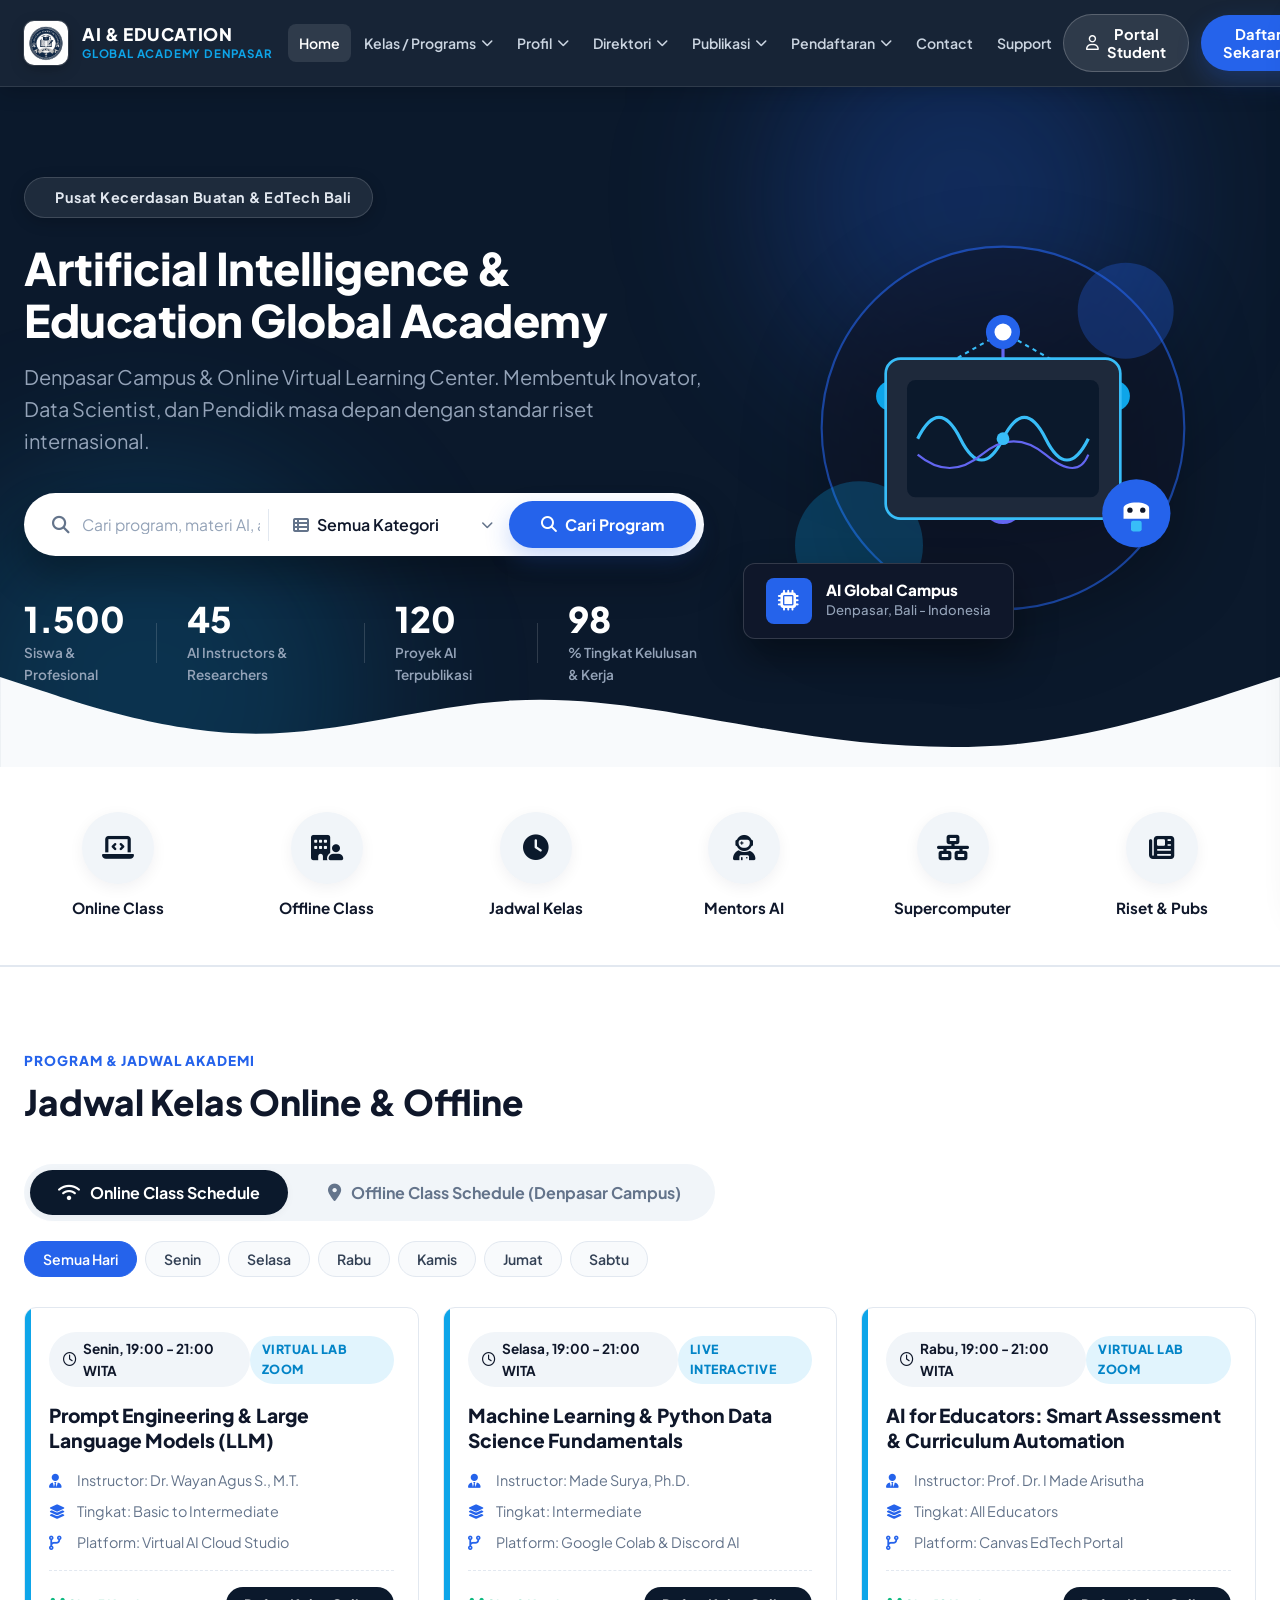
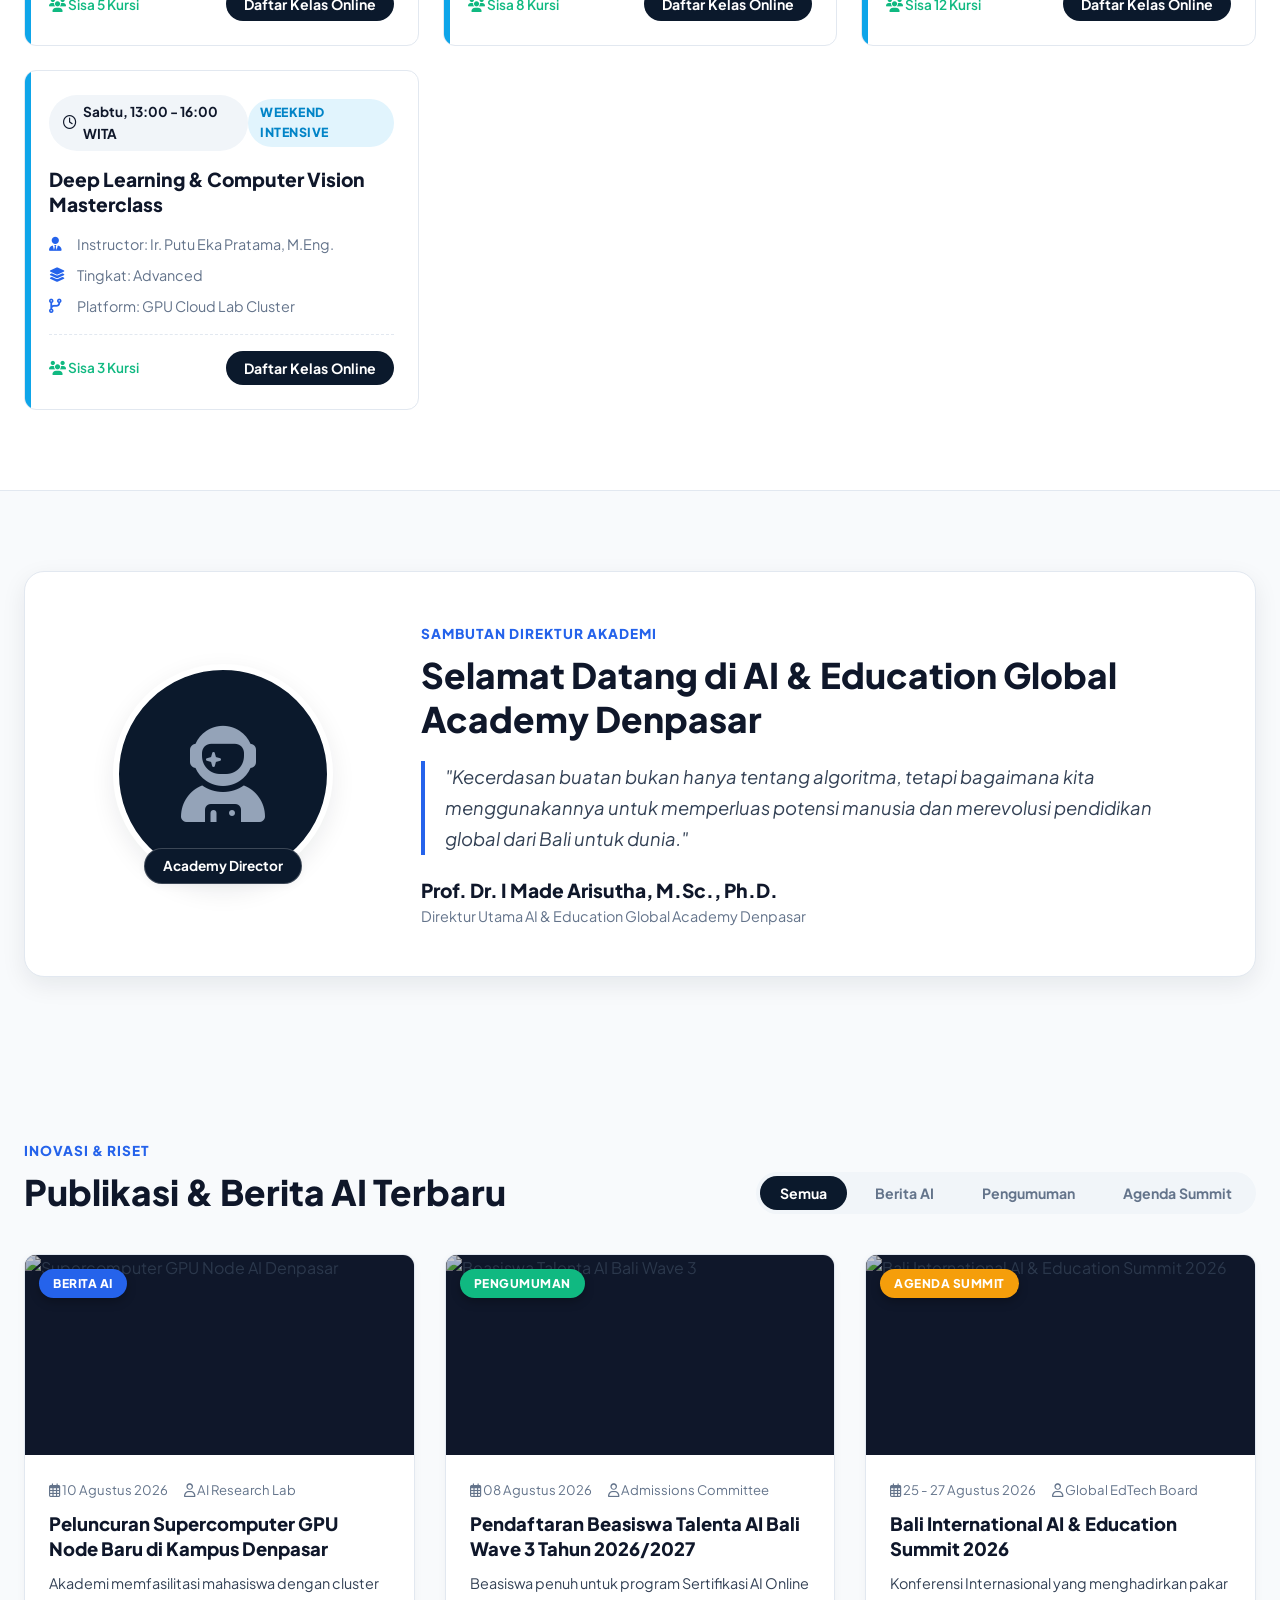
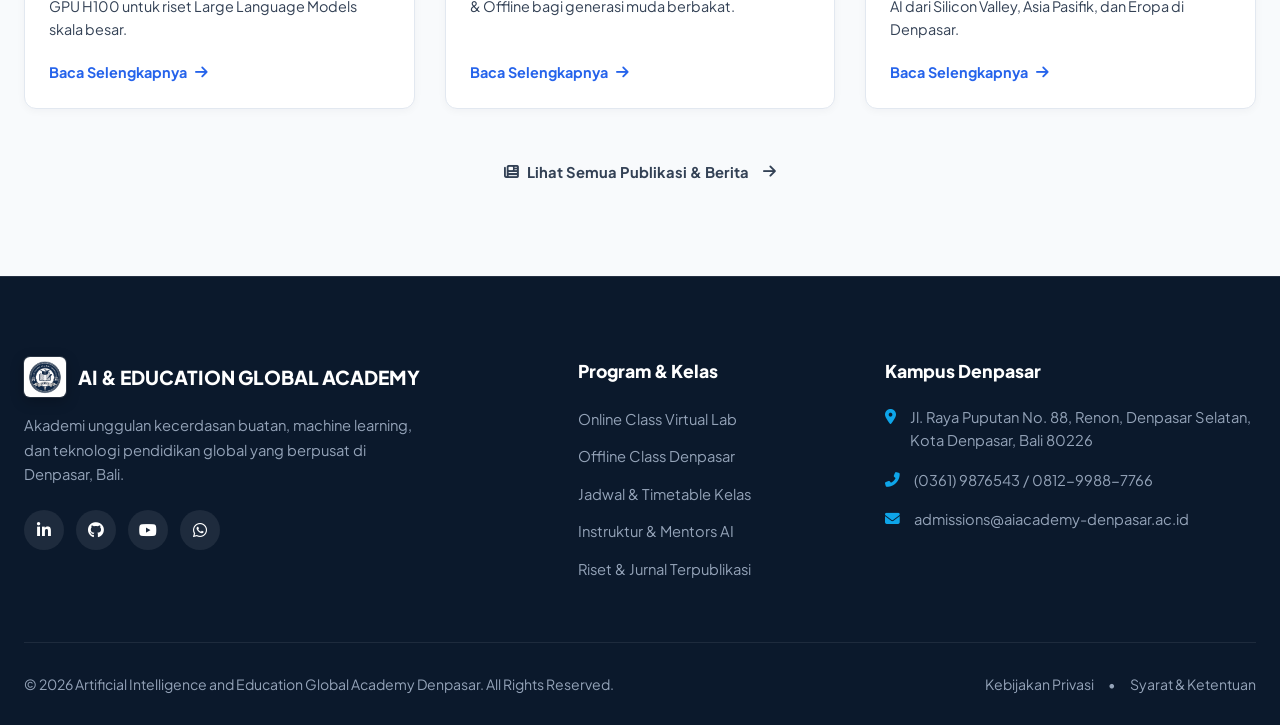
==== commit cf19e70b: "Add files via upload" ====
--- a/index.html
+++ b/index.html
@@ -523,61 +523,64 @@
 
             <div class="news-grid" id="newsGrid">
                 <!-- News Card 1 -->
-                <article class="news-card" data-category="berita">
+                <article class="news-card" data-category="berita" data-href="publikasi.html#berita">
                     <div class="news-thumb">
-                        <div class="thumb-badge badge-blue">Berita AI</div>
-                        <div class="thumb-placeholder bg-gradient-1">
-                            <i class="fas fa-brain"></i>
-                        </div>
+                        <span class="thumb-badge badge-blue">Berita AI</span>
+                        <img src="https://images.unsplash.com/photo-1558494949-ef010cbdcc31?auto=format&fit=crop&w=800&q=80" alt="Supercomputer GPU Node AI Denpasar" class="news-thumb-img">
+                        <div class="news-thumb-overlay"></div>
                     </div>
                     <div class="news-body">
                         <div class="news-meta">
                             <span><i class="far fa-calendar-alt"></i> 10 Agustus 2026</span>
                             <span><i class="far fa-user"></i> AI Research Lab</span>
                         </div>
-                        <h3 class="news-title">Peluncuran Supercomputer GPU Node Baru di Kampus Denpasar</h3>
+                        <h3 class="news-title"><a href="publikasi.html#berita">Peluncuran Supercomputer GPU Node Baru di Kampus Denpasar</a></h3>
                         <p class="news-excerpt">Akademi memfasilitasi mahasiswa dengan cluster GPU H100 untuk riset Large Language Models skala besar.</p>
-                        <button class="read-more-btn" data-id="1">Baca Selengkapnya <i class="fas fa-arrow-right"></i></button>
+                        <a href="publikasi.html#berita" class="read-more-btn" data-id="1">Baca Selengkapnya <i class="fas fa-arrow-right"></i></a>
                     </div>
                 </article>
 
                 <!-- News Card 2 -->
-                <article class="news-card" data-category="pengumuman">
+                <article class="news-card" data-category="pengumuman" data-href="publikasi.html#pengumuman">
                     <div class="news-thumb">
-                        <div class="thumb-badge badge-green">Pengumuman</div>
-                        <div class="thumb-placeholder bg-gradient-2">
-                            <i class="fas fa-graduation-cap"></i>
-                        </div>
+                        <span class="thumb-badge badge-green">Pengumuman</span>
+                        <img src="https://images.unsplash.com/photo-1523240795612-9a054b0db644?auto=format&fit=crop&w=800&q=80" alt="Beasiswa Talenta AI Bali Wave 3" class="news-thumb-img">
+                        <div class="news-thumb-overlay"></div>
                     </div>
                     <div class="news-body">
                         <div class="news-meta">
                             <span><i class="far fa-calendar-alt"></i> 08 Agustus 2026</span>
                             <span><i class="far fa-user"></i> Admissions Committee</span>
                         </div>
-                        <h3 class="news-title">Pendaftaran Beasiswa Talenta AI Bali Wave 3 Tahun 2026/2027</h3>
+                        <h3 class="news-title"><a href="publikasi.html#pengumuman">Pendaftaran Beasiswa Talenta AI Bali Wave 3 Tahun 2026/2027</a></h3>
                         <p class="news-excerpt">Beasiswa penuh untuk program Sertifikasi AI Online & Offline bagi generasi muda berbakat.</p>
-                        <button class="read-more-btn" data-id="2">Baca Selengkapnya <i class="fas fa-arrow-right"></i></button>
+                        <a href="publikasi.html#pengumuman" class="read-more-btn" data-id="2">Baca Selengkapnya <i class="fas fa-arrow-right"></i></a>
                     </div>
                 </article>
 
                 <!-- News Card 3 -->
-                <article class="news-card" data-category="agenda">
+                <article class="news-card" data-category="agenda" data-href="publikasi.html#agenda">
                     <div class="news-thumb">
-                        <div class="thumb-badge badge-orange">Agenda Summit</div>
-                        <div class="thumb-placeholder bg-gradient-3">
-                            <i class="fas fa-globe-asia"></i>
-                        </div>
+                        <span class="thumb-badge badge-orange">Agenda Summit</span>
+                        <img src="https://images.unsplash.com/photo-1540575467063-178a50c2df87?auto=format&fit=crop&w=800&q=80" alt="Bali International AI & Education Summit 2026" class="news-thumb-img">
+                        <div class="news-thumb-overlay"></div>
                     </div>
                     <div class="news-body">
                         <div class="news-meta">
                             <span><i class="far fa-calendar-alt"></i> 25 - 27 Agustus 2026</span>
                             <span><i class="far fa-user"></i> Global EdTech Board</span>
                         </div>
-                        <h3 class="news-title">Bali International AI & Education Summit 2026</h3>
+                        <h3 class="news-title"><a href="publikasi.html#agenda">Bali International AI & Education Summit 2026</a></h3>
                         <p class="news-excerpt">Konferensi Internasional yang menghadirkan pakar AI dari Silicon Valley, Asia Pasifik, dan Eropa di Denpasar.</p>
-                        <button class="read-more-btn" data-id="3">Baca Selengkapnya <i class="fas fa-arrow-right"></i></button>
+                        <a href="publikasi.html#agenda" class="read-more-btn" data-id="3">Baca Selengkapnya <i class="fas fa-arrow-right"></i></a>
                     </div>
                 </article>
+            </div>
+
+            <div style="text-align: center; margin-top: 40px;">
+                <a href="publikasi.html" class="btn btn-outline" style="padding: 12px 32px; font-weight: 700;">
+                    <i class="fas fa-newspaper"></i> Lihat Semua Publikasi & Berita <i class="fas fa-arrow-right" style="margin-left: 6px;"></i>
+                </a>
             </div>
         </div>
     </section>
--- a/style.css
+++ b/style.css
@@ -110,7 +110,15 @@
 .brand-logo {
     display: flex;
     align-items: center;
-    gap: 12px;
+    gap: 14px;
+    text-decoration: none;
+    flex-shrink: 0;
+    margin-right: 16px;
+    transition: transform 0.2s ease;
+}
+
+.brand-logo:hover {
+    transform: translateY(-1px);
 }
 
 .logo-badge {
@@ -127,45 +135,61 @@
 }
 
 .brand-logo-img, .logo-img {
-    height: 46px;
-    max-height: 46px;
-    width: auto;
+    height: 44px;
+    width: 44px;
+    max-height: 44px;
     object-fit: contain;
-    border-radius: 6px;
-    transition: var(--transition);
+    border-radius: 10px;
+    background: #FFFFFF;
+    padding: 3px;
+    box-shadow: 0 4px 14px rgba(0, 0, 0, 0.25), 0 0 0 1px rgba(255, 255, 255, 0.15);
+    flex-shrink: 0;
+    transition: transform 0.3s ease, box-shadow 0.3s ease;
+}
+
+.brand-logo:hover .brand-logo-img {
+    transform: scale(1.05);
+    box-shadow: 0 6px 18px rgba(37, 99, 235, 0.4), 0 0 0 1px rgba(56, 189, 248, 0.4);
 }
 
 .brand-text {
     display: flex;
     flex-direction: column;
+    justify-content: center;
+    white-space: nowrap;
+    line-height: 1.2;
 }
 
 .brand-title {
-    font-size: 1.1rem;
+    font-size: 1.08rem;
     font-weight: 800;
     color: #FFFFFF;
-    letter-spacing: 0.3px;
-    line-height: 1.2;
+    letter-spacing: 0.6px;
+    line-height: 1.15;
+    text-transform: uppercase;
 }
 
 .brand-subtitle {
-    font-size: 0.8rem;
-    font-weight: 600;
-    color: var(--accent-cyan);
-    letter-spacing: 0.5px;
+    font-size: 0.72rem;
+    font-weight: 700;
+    color: var(--accent-cyan, #38BDF8);
+    letter-spacing: 0.8px;
     text-transform: uppercase;
+    margin-top: 2px;
 }
 
 /* --- Desktop Nav Links --- */
 .nav-menu {
     display: flex;
     align-items: center;
+    flex: 1;
+    justify-content: center;
 }
 
 .nav-list {
     display: flex;
     align-items: center;
-    gap: 4px;
+    gap: 2px;
 }
 
 .nav-item {
@@ -175,12 +199,14 @@
 .nav-link {
     display: flex;
     align-items: center;
-    gap: 6px;
-    padding: 10px 14px;
-    font-size: 0.92rem;
+    gap: 5px;
+    padding: 8px 11px;
+    font-size: 0.88rem;
     font-weight: 600;
     color: #CBD5E1;
     border-radius: var(--radius-sm);
+    white-space: nowrap;
+    transition: var(--transition);
 }
 
 .nav-link:hover, .nav-item.active .nav-link {
@@ -1102,17 +1128,48 @@
     box-shadow: var(--shadow-sm);
     display: flex;
     flex-direction: column;
-    transition: var(--transition);
+    transition: transform 0.3s ease, box-shadow 0.3s ease, border-color 0.3s ease;
+    cursor: pointer;
+    text-decoration: none;
+    color: inherit;
+    position: relative;
 }
 
 .news-card:hover {
     transform: translateY(-6px);
-    box-shadow: var(--shadow-md);
+    box-shadow: var(--shadow-lg, 0 16px 32px rgba(15, 23, 42, 0.12));
+    border-color: rgba(37, 99, 235, 0.3);
 }
 
 .news-thumb {
     position: relative;
-    height: 180px;
+    height: 200px;
+    overflow: hidden;
+    background-color: #0F172A;
+}
+
+.news-thumb-img {
+    width: 100%;
+    height: 100%;
+    object-fit: cover;
+    display: block;
+    transition: transform 0.6s cubic-bezier(0.16, 1, 0.3, 1);
+}
+
+.news-card:hover .news-thumb-img {
+    transform: scale(1.08);
+}
+
+.news-thumb-overlay {
+    position: absolute;
+    inset: 0;
+    background: linear-gradient(180deg, rgba(15, 23, 42, 0.25) 0%, rgba(15, 23, 42, 0.05) 50%, rgba(15, 23, 42, 0.5) 100%);
+    pointer-events: none;
+    transition: opacity 0.3s ease;
+}
+
+.news-card:hover .news-thumb-overlay {
+    opacity: 0.8;
 }
 
 .thumb-placeholder {
@@ -1133,12 +1190,15 @@
     position: absolute;
     top: 14px;
     left: 14px;
-    padding: 4px 12px;
+    padding: 5px 14px;
     font-size: 0.75rem;
     font-weight: 800;
     border-radius: var(--radius-pill);
     color: #FFFFFF;
     text-transform: uppercase;
+    letter-spacing: 0.5px;
+    z-index: 2;
+    box-shadow: 0 4px 10px rgba(0, 0, 0, 0.25);
 }
 
 .badge-blue { background: var(--primary-blue); }
@@ -1166,6 +1226,16 @@
     color: var(--text-dark);
     margin-bottom: 10px;
     line-height: 1.35;
+    transition: color 0.2s ease;
+}
+
+.news-title a {
+    color: inherit;
+    text-decoration: none;
+}
+
+.news-card:hover .news-title {
+    color: var(--primary-blue);
 }
 
 .news-excerpt {
@@ -1173,6 +1243,7 @@
     color: var(--text-main);
     margin-bottom: 20px;
     flex: 1;
+    line-height: 1.6;
 }
 
 .read-more-btn {
@@ -1182,13 +1253,27 @@
     font-size: 0.9rem;
     display: inline-flex;
     align-items: center;
-    gap: 6px;
+    gap: 8px;
     cursor: pointer;
     align-self: flex-start;
-}
-
-.read-more-btn:hover {
+    text-decoration: none;
+    border: none;
+    padding: 0;
+    transition: all 0.2s ease;
+}
+
+.read-more-btn i {
+    transition: transform 0.2s ease;
+}
+
+.read-more-btn:hover,
+.news-card:hover .read-more-btn {
     color: var(--primary-dark);
+}
+
+.read-more-btn:hover i,
+.news-card:hover .read-more-btn i {
+    transform: translateX(4px);
 }
 
 /* ==========================================
@@ -1437,6 +1522,20 @@
 /* ==========================================
    RESPONSIVE DESIGN BREAKPOINTS
    ========================================== */
+@media (max-width: 1080px) {
+    .nav-menu {
+        display: none;
+    }
+
+    .hamburger-btn {
+        display: block;
+    }
+
+    .btn-login {
+        display: none;
+    }
+}
+
 @media (max-width: 1024px) {
     .hero-container {
         grid-template-columns: 1fr;
@@ -1482,12 +1581,8 @@
 }
 
 @media (max-width: 768px) {
-    .nav-menu {
+    .nav-actions .btn-contact {
         display: none;
-    }
-
-    .hamburger-btn {
-        display: block;
     }
 
     .hero-title {
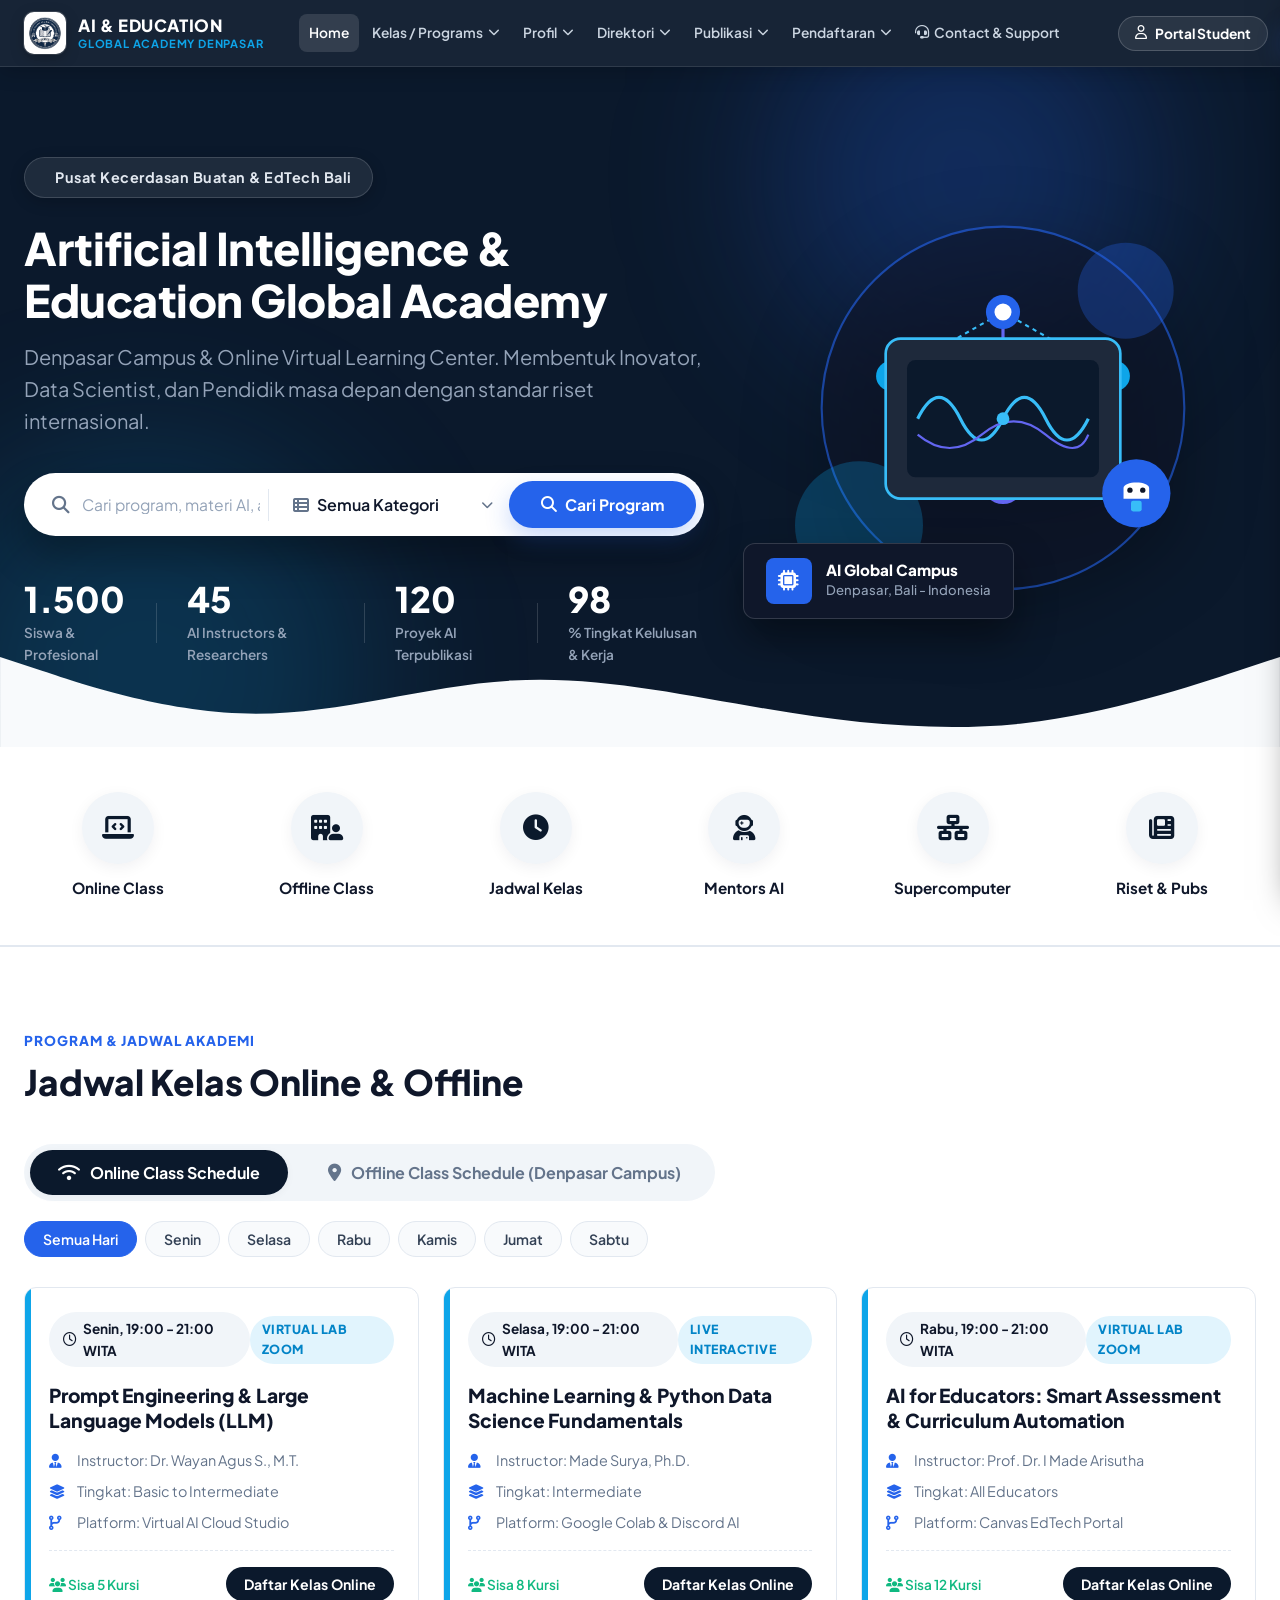
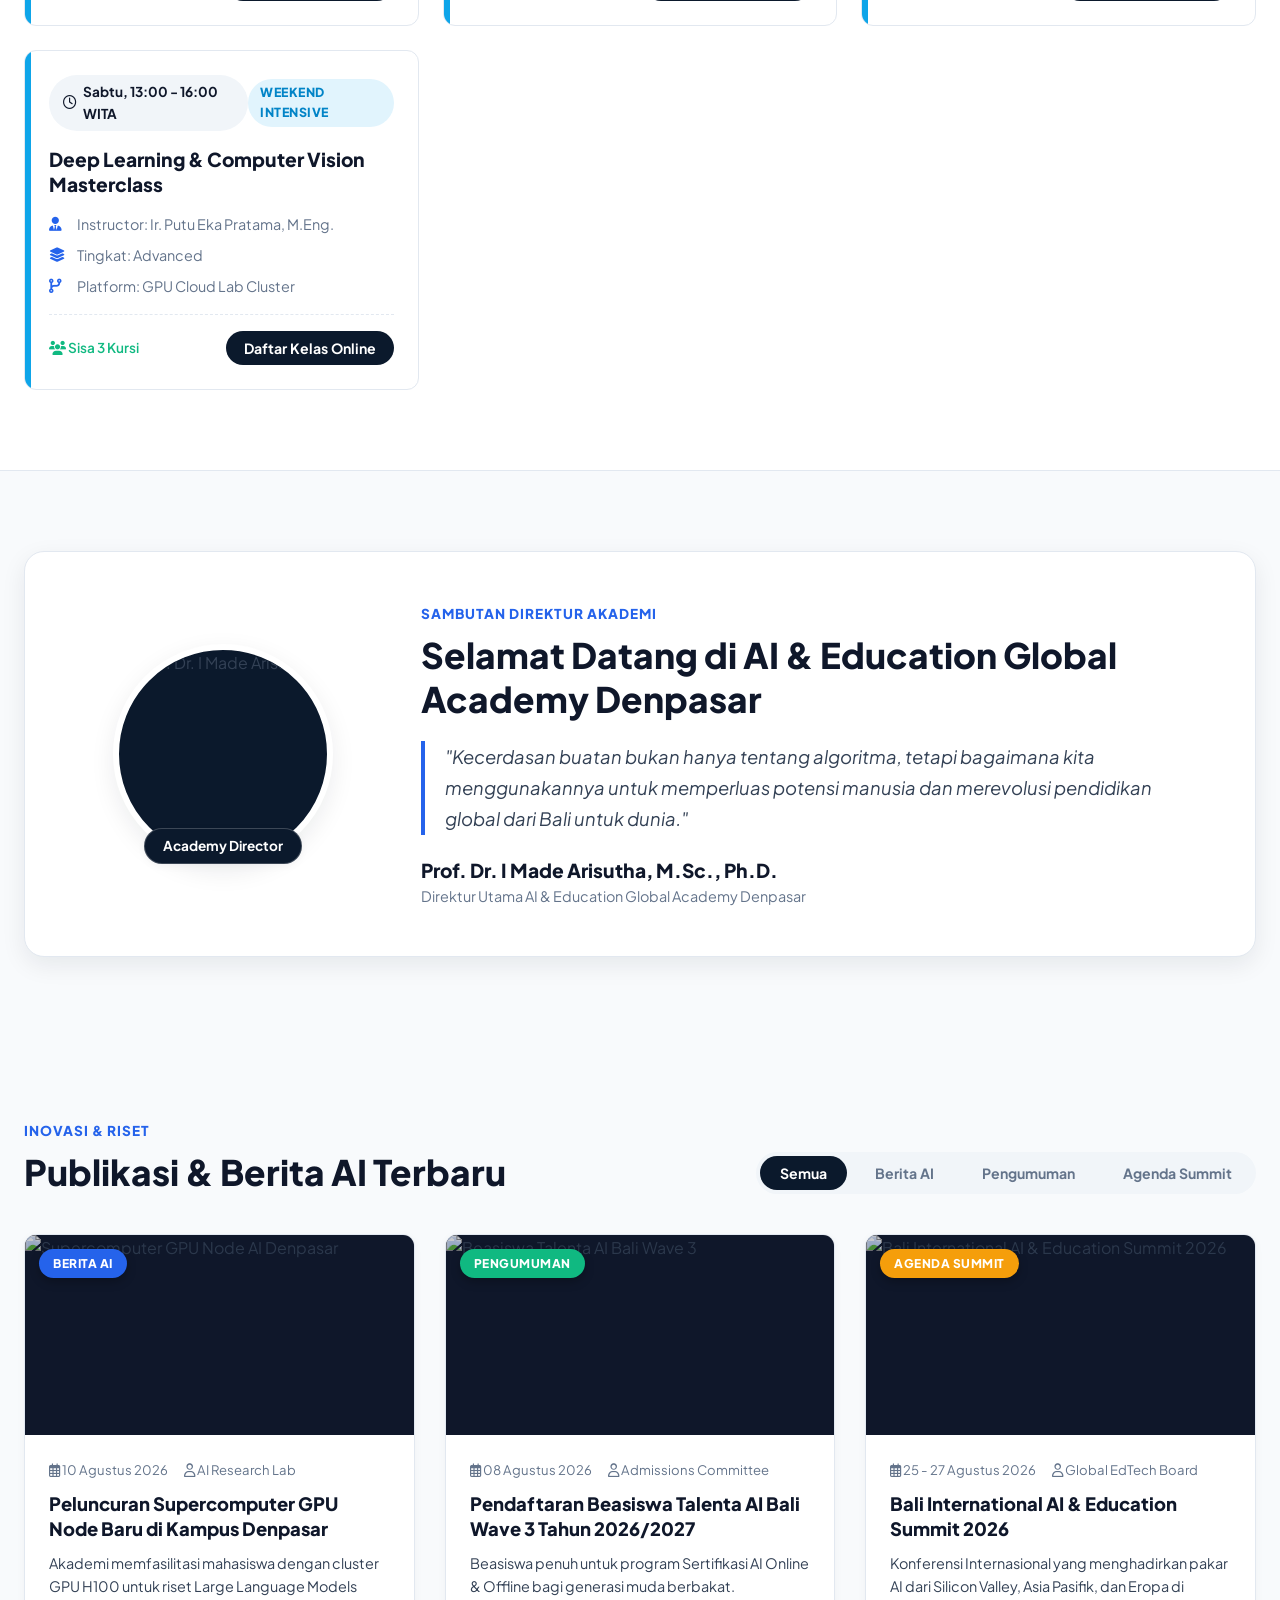
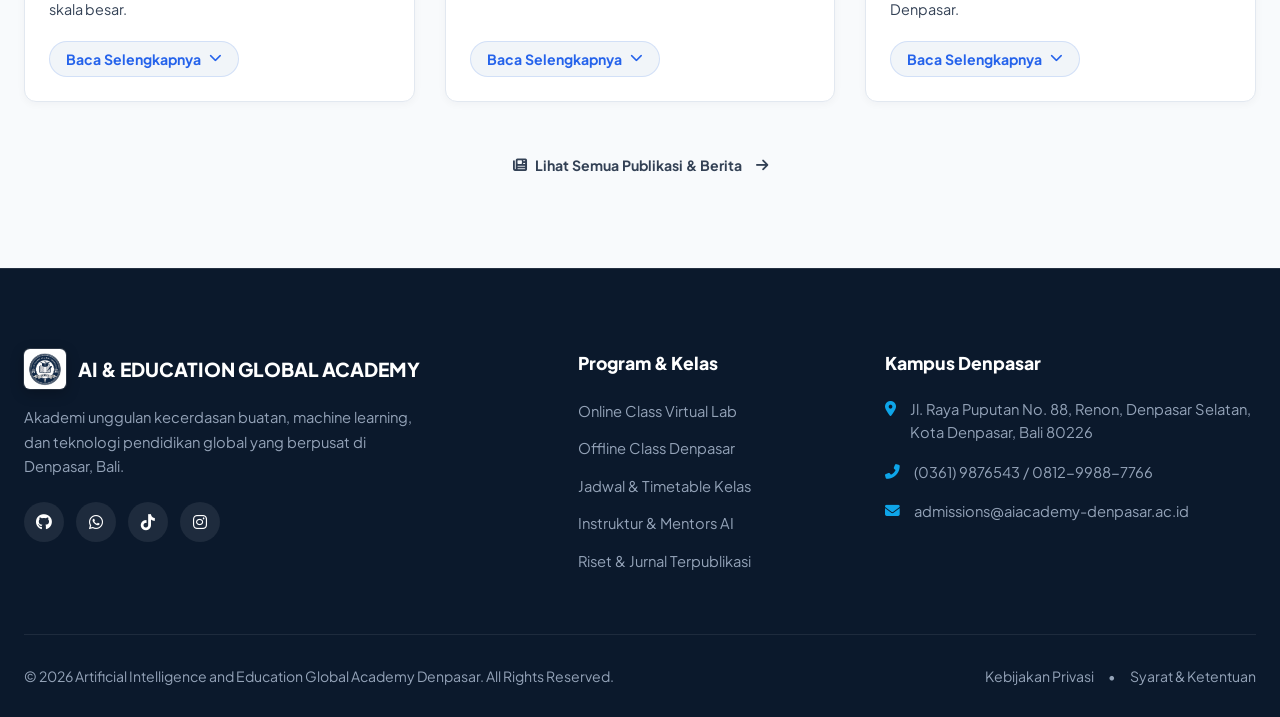
==== commit 17f38eae: "Add files via upload" ====
--- a/index.html
+++ b/index.html
@@ -89,8 +89,7 @@
                         </ul>
                     </li>
 
-                    <li class="nav-item"><a href="contact.html" class="nav-link">Contact</a></li>
-                    <li class="nav-item"><a href="support.html" class="nav-link">Support</a></li>
+                    <li class="nav-item"><a href="contact.html" class="nav-link"><i class="fas fa-headset"></i> Contact & Support</a></li>
                 </ul>
             </nav>
 
@@ -484,8 +483,8 @@
                 <div class="welcome-image-col">
                     <div class="principal-avatar-wrap">
                         <div class="avatar-ring"></div>
-                        <div class="avatar-box">
-                            <i class="fas fa-user-astronaut principal-placeholder-icon"></i>
+                        <div class="avatar-box" style="overflow: hidden; padding: 0;">
+                            <img src="https://images.unsplash.com/photo-1507003211169-0a1dd7228f2d?auto=format&fit=crop&w=600&q=80" alt="Prof. Dr. I Made Arisutha" class="director-photo-img">
                         </div>
                         <div class="principal-badge">Academy Director</div>
                     </div>
@@ -523,7 +522,7 @@
 
             <div class="news-grid" id="newsGrid">
                 <!-- News Card 1 -->
-                <article class="news-card" data-category="berita" data-href="publikasi.html#berita">
+                <article class="news-card" data-category="berita">
                     <div class="news-thumb">
                         <span class="thumb-badge badge-blue">Berita AI</span>
                         <img src="https://images.unsplash.com/photo-1558494949-ef010cbdcc31?auto=format&fit=crop&w=800&q=80" alt="Supercomputer GPU Node AI Denpasar" class="news-thumb-img">
@@ -534,14 +533,25 @@
                             <span><i class="far fa-calendar-alt"></i> 10 Agustus 2026</span>
                             <span><i class="far fa-user"></i> AI Research Lab</span>
                         </div>
-                        <h3 class="news-title"><a href="publikasi.html#berita">Peluncuran Supercomputer GPU Node Baru di Kampus Denpasar</a></h3>
+                        <h3 class="news-title">Peluncuran Supercomputer GPU Node Baru di Kampus Denpasar</h3>
                         <p class="news-excerpt">Akademi memfasilitasi mahasiswa dengan cluster GPU H100 untuk riset Large Language Models skala besar.</p>
-                        <a href="publikasi.html#berita" class="read-more-btn" data-id="1">Baca Selengkapnya <i class="fas fa-arrow-right"></i></a>
+                        <button class="read-more-btn article-dropdown-btn">
+                            <span>Baca Selengkapnya</span> <i class="fas fa-chevron-down dropdown-arrow"></i>
+                        </button>
+
+                        <div class="news-full-details">
+                            <h4><i class="fas fa-microchip"></i> Cluster GPU NVIDIA H100</h4>
+                            <p>Fasilitas supercomputing modern dengan interkoneksi Quantum-2 InfiniBand 3.2 Tbps untuk riset LLM mandiri, multimodal vision, dan virtual lab praktikum mahasiswa.</p>
+                            <div class="news-details-footer">
+                                <span style="font-size: 0.82rem; color: var(--text-muted);"><i class="fas fa-map-marker-alt"></i> Kampus Denpasar</span>
+                                <a href="publikasi.html#berita" class="news-cta-btn"><i class="fas fa-newspaper"></i> Halaman Publikasi</a>
+                            </div>
+                        </div>
                     </div>
                 </article>
 
                 <!-- News Card 2 -->
-                <article class="news-card" data-category="pengumuman" data-href="publikasi.html#pengumuman">
+                <article class="news-card" data-category="pengumuman">
                     <div class="news-thumb">
                         <span class="thumb-badge badge-green">Pengumuman</span>
                         <img src="https://images.unsplash.com/photo-1523240795612-9a054b0db644?auto=format&fit=crop&w=800&q=80" alt="Beasiswa Talenta AI Bali Wave 3" class="news-thumb-img">
@@ -552,14 +562,25 @@
                             <span><i class="far fa-calendar-alt"></i> 08 Agustus 2026</span>
                             <span><i class="far fa-user"></i> Admissions Committee</span>
                         </div>
-                        <h3 class="news-title"><a href="publikasi.html#pengumuman">Pendaftaran Beasiswa Talenta AI Bali Wave 3 Tahun 2026/2027</a></h3>
+                        <h3 class="news-title">Pendaftaran Beasiswa Talenta AI Bali Wave 3 Tahun 2026/2027</h3>
                         <p class="news-excerpt">Beasiswa penuh untuk program Sertifikasi AI Online & Offline bagi generasi muda berbakat.</p>
-                        <a href="publikasi.html#pengumuman" class="read-more-btn" data-id="2">Baca Selengkapnya <i class="fas fa-arrow-right"></i></a>
+                        <button class="read-more-btn article-dropdown-btn">
+                            <span>Baca Selengkapnya</span> <i class="fas fa-chevron-down dropdown-arrow"></i>
+                        </button>
+
+                        <div class="news-full-details">
+                            <h4><i class="fas fa-graduation-cap"></i> Beasiswa 100% Bebas Biaya</h4>
+                            <p>Program beasiswa penuh bagi 50 talenta terbaik untuk menempuh program sertifikasi AI dengan tunjangan bulanan dan akses komputasi GPU Cloud gratis.</p>
+                            <div class="news-details-footer">
+                                <span style="font-size: 0.82rem; color: var(--text-muted);"><i class="fas fa-calendar"></i> Deadline: 30 September 2026</span>
+                                <a href="pendaftaran.html#syarat" class="news-cta-btn"><i class="fas fa-paper-plane"></i> Daftar Beasiswa</a>
+                            </div>
+                        </div>
                     </div>
                 </article>
 
                 <!-- News Card 3 -->
-                <article class="news-card" data-category="agenda" data-href="publikasi.html#agenda">
+                <article class="news-card" data-category="agenda">
                     <div class="news-thumb">
                         <span class="thumb-badge badge-orange">Agenda Summit</span>
                         <img src="https://images.unsplash.com/photo-1540575467063-178a50c2df87?auto=format&fit=crop&w=800&q=80" alt="Bali International AI & Education Summit 2026" class="news-thumb-img">
@@ -570,9 +591,20 @@
                             <span><i class="far fa-calendar-alt"></i> 25 - 27 Agustus 2026</span>
                             <span><i class="far fa-user"></i> Global EdTech Board</span>
                         </div>
-                        <h3 class="news-title"><a href="publikasi.html#agenda">Bali International AI & Education Summit 2026</a></h3>
+                        <h3 class="news-title">Bali International AI & Education Summit 2026</h3>
                         <p class="news-excerpt">Konferensi Internasional yang menghadirkan pakar AI dari Silicon Valley, Asia Pasifik, dan Eropa di Denpasar.</p>
-                        <a href="publikasi.html#agenda" class="read-more-btn" data-id="3">Baca Selengkapnya <i class="fas fa-arrow-right"></i></a>
+                        <button class="read-more-btn article-dropdown-btn">
+                            <span>Baca Selengkapnya</span> <i class="fas fa-chevron-down dropdown-arrow"></i>
+                        </button>
+
+                        <div class="news-full-details">
+                            <h4><i class="fas fa-globe"></i> Konferensi AI Terbesar di Bali</h4>
+                            <p>Dihadiri 1.200 delegasi internasional, keynote dari Stanford & NUS, expo inovasi startup AI, dan kolaborasi riset industri EdTech global.</p>
+                            <div class="news-details-footer">
+                                <span style="font-size: 0.82rem; color: var(--text-muted);"><i class="fas fa-map-pin"></i> Renon Convention Hall</span>
+                                <a href="publikasi.html#agenda" class="news-cta-btn"><i class="fas fa-info-circle"></i> Info Summit</a>
+                            </div>
+                        </div>
                     </div>
                 </article>
             </div>
@@ -598,10 +630,10 @@
                         Akademi unggulan kecerdasan buatan, machine learning, dan teknologi pendidikan global yang berpusat di Denpasar, Bali.
                     </p>
                     <div class="social-links">
-                        <a href="#" aria-label="LinkedIn"><i class="fab fa-linkedin-in"></i></a>
-                        <a href="#" aria-label="GitHub"><i class="fab fa-github"></i></a>
-                        <a href="#" aria-label="YouTube"><i class="fab fa-youtube"></i></a>
-                        <a href="#" aria-label="WhatsApp"><i class="fab fa-whatsapp"></i></a>
+                        <a href="https://github.com" target="_blank" rel="noopener noreferrer" aria-label="GitHub"><i class="fab fa-github"></i></a>
+                        <a href="https://wa.me/6281299887766" target="_blank" rel="noopener noreferrer" aria-label="WhatsApp"><i class="fab fa-whatsapp"></i></a>
+                        <a href="https://tiktok.com" target="_blank" rel="noopener noreferrer" aria-label="TikTok"><i class="fab fa-tiktok"></i></a>
+                        <a href="https://instagram.com" target="_blank" rel="noopener noreferrer" aria-label="Instagram"><i class="fab fa-instagram"></i></a>
                     </div>
                 </div>
 
--- a/style.css
+++ b/style.css
@@ -99,21 +99,22 @@
 }
 
 .navbar-container {
-    max-width: 1280px;
+    max-width: 1400px;
     margin: 0 auto;
-    padding: 14px 24px;
+    padding: 12px 24px;
     display: flex;
     align-items: center;
     justify-content: space-between;
+    gap: 28px;
 }
 
 .brand-logo {
     display: flex;
     align-items: center;
-    gap: 14px;
+    gap: 12px;
     text-decoration: none;
     flex-shrink: 0;
-    margin-right: 16px;
+    margin-right: 8px;
     transition: transform 0.2s ease;
 }
 
@@ -135,9 +136,9 @@
 }
 
 .brand-logo-img, .logo-img {
-    height: 44px;
-    width: 44px;
-    max-height: 44px;
+    height: 42px;
+    width: 42px;
+    max-height: 42px;
     object-fit: contain;
     border-radius: 10px;
     background: #FFFFFF;
@@ -161,7 +162,7 @@
 }
 
 .brand-title {
-    font-size: 1.08rem;
+    font-size: 1.05rem;
     font-weight: 800;
     color: #FFFFFF;
     letter-spacing: 0.6px;
@@ -170,7 +171,7 @@
 }
 
 .brand-subtitle {
-    font-size: 0.72rem;
+    font-size: 0.7rem;
     font-weight: 700;
     color: var(--accent-cyan, #38BDF8);
     letter-spacing: 0.8px;
@@ -182,14 +183,13 @@
 .nav-menu {
     display: flex;
     align-items: center;
-    flex: 1;
     justify-content: center;
 }
 
 .nav-list {
     display: flex;
     align-items: center;
-    gap: 2px;
+    gap: 3px;
 }
 
 .nav-item {
@@ -200,22 +200,22 @@
     display: flex;
     align-items: center;
     gap: 5px;
-    padding: 8px 11px;
-    font-size: 0.88rem;
+    padding: 8px 10px;
+    font-size: 0.86rem;
     font-weight: 600;
     color: #CBD5E1;
-    border-radius: var(--radius-sm);
+    border-radius: 8px;
     white-space: nowrap;
     transition: var(--transition);
 }
 
 .nav-link:hover, .nav-item.active .nav-link {
     color: #FFFFFF;
-    background-color: rgba(255, 255, 255, 0.1);
+    background-color: rgba(255, 255, 255, 0.12);
 }
 
 .dropdown-icon {
-    font-size: 0.75rem;
+    font-size: 0.72rem;
     transition: transform 0.2s ease;
 }
 
@@ -297,6 +297,8 @@
     display: flex;
     align-items: center;
     gap: 12px;
+    flex-shrink: 0;
+    margin-left: 20px;
 }
 
 .btn {
@@ -304,8 +306,8 @@
     align-items: center;
     justify-content: center;
     gap: 8px;
-    padding: 10px 22px;
-    font-size: 0.92rem;
+    padding: 9px 20px;
+    font-size: 0.88rem;
     font-weight: 700;
     border-radius: var(--radius-pill);
     cursor: pointer;
@@ -313,9 +315,11 @@
 }
 
 .btn-login {
-    background: rgba(255, 255, 255, 0.1);
-    color: #FFFFFF;
-    border: 1px solid rgba(255, 255, 255, 0.2);
+    background: rgba(255, 255, 255, 0.08);
+    color: #FFFFFF;
+    border: 1px solid rgba(255, 255, 255, 0.18);
+    padding: 8px 16px;
+    font-size: 0.86rem;
 }
 
 .btn-login:hover {
@@ -326,6 +330,8 @@
 .btn-contact {
     background-color: var(--primary-blue);
     color: #ffffff;
+    padding: 8px 18px;
+    font-size: 0.86rem;
     box-shadow: var(--shadow-blue);
 }
 
@@ -351,7 +357,8 @@
     left: 0;
     width: 100%;
     height: 100%;
-    background: rgba(11, 25, 44, 0.7);
+    background: rgba(11, 25, 44, 0.75);
+    backdrop-filter: blur(4px);
     z-index: 1050;
     opacity: 0;
     visibility: hidden;
@@ -366,13 +373,14 @@
 .mobile-drawer {
     position: fixed;
     top: 0;
-    right: -320px;
-    width: 300px;
+    right: -340px;
+    width: 320px;
+    max-width: 86vw;
     height: 100%;
     background: #0F172A;
     color: #FFFFFF;
     z-index: 1100;
-    box-shadow: var(--shadow-lg);
+    box-shadow: -8px 0 32px rgba(0, 0, 0, 0.5);
     transition: right 0.3s cubic-bezier(0.4, 0, 0.2, 1);
     display: flex;
     flex-direction: column;
@@ -386,21 +394,194 @@
     display: flex;
     align-items: center;
     justify-content: space-between;
-    padding: 20px;
+    padding: 18px 20px;
     border-bottom: 1px solid rgba(255, 255, 255, 0.1);
+    background: rgba(15, 23, 42, 0.95);
 }
 
 .drawer-close {
-    background: none;
-    font-size: 1.8rem;
+    background: rgba(255, 255, 255, 0.08);
+    border: none;
+    width: 36px;
+    height: 36px;
+    border-radius: 50%;
+    font-size: 1.4rem;
     cursor: pointer;
-    color: #94A3B8;
+    color: #CBD5E1;
+    display: flex;
+    align-items: center;
+    justify-content: center;
+    transition: var(--transition);
+}
+
+.drawer-close:hover {
+    background: rgba(255, 255, 255, 0.2);
+    color: #FFFFFF;
 }
 
 .drawer-content {
-    padding: 20px;
+    padding: 16px 14px 24px;
     overflow-y: auto;
     flex: 1;
+    display: flex;
+    flex-direction: column;
+    gap: 16px;
+}
+
+/* Mobile Drawer Navigation Styles */
+.mobile-drawer .nav-menu {
+    display: block !important;
+    width: 100%;
+}
+
+.mobile-drawer .nav-list {
+    display: flex !important;
+    flex-direction: column !important;
+    width: 100% !important;
+    gap: 6px !important;
+    list-style: none;
+    padding: 0;
+    margin: 0;
+}
+
+.mobile-drawer .nav-item {
+    width: 100%;
+    position: relative;
+    border-radius: 8px;
+}
+
+.mobile-drawer .nav-link {
+    display: flex;
+    align-items: center;
+    justify-content: space-between;
+    padding: 11px 14px;
+    font-size: 0.94rem;
+    font-weight: 600;
+    color: #E2E8F0;
+    background: rgba(255, 255, 255, 0.03);
+    border: 1px solid rgba(255, 255, 255, 0.06);
+    border-radius: 8px;
+    text-decoration: none;
+    transition: all 0.2s ease;
+}
+
+.mobile-drawer .nav-link:hover,
+.mobile-drawer .nav-item.active > .nav-link {
+    background: rgba(37, 99, 235, 0.2);
+    color: #60A5FA;
+    border-color: rgba(37, 99, 235, 0.4);
+}
+
+.mobile-drawer .dropdown-icon {
+    font-size: 0.8rem;
+    transition: transform 0.25s ease;
+    color: #94A3B8;
+}
+
+.mobile-drawer .nav-item.open > .nav-link .dropdown-icon {
+    transform: rotate(180deg);
+    color: var(--accent-cyan);
+}
+
+.mobile-drawer .dropdown-menu {
+    position: static !important;
+    opacity: 1 !important;
+    visibility: visible !important;
+    transform: none !important;
+    box-shadow: none !important;
+    background: rgba(15, 23, 42, 0.7) !important;
+    border: 1px solid rgba(255, 255, 255, 0.08) !important;
+    border-radius: 8px !important;
+    margin: 6px 0 4px 0 !important;
+    padding: 6px !important;
+    display: none !important;
+    min-width: 100% !important;
+}
+
+.mobile-drawer .nav-item.open > .dropdown-menu {
+    display: flex !important;
+    flex-direction: column !important;
+    gap: 4px !important;
+}
+
+.mobile-drawer .dropdown-menu li a {
+    padding: 9px 12px;
+    font-size: 0.86rem;
+    font-weight: 500;
+    color: #CBD5E1;
+    border-radius: 6px;
+    display: flex;
+    align-items: center;
+    gap: 10px;
+    text-decoration: none;
+    transition: all 0.2s ease;
+}
+
+.mobile-drawer .dropdown-menu li a:hover {
+    background: rgba(37, 99, 235, 0.25);
+    color: #FFFFFF;
+}
+
+.mobile-drawer .dropdown-menu li a i {
+    font-size: 0.9rem;
+    color: var(--accent-cyan);
+}
+
+/* Mobile Drawer Auth CTAs */
+.drawer-auth-actions {
+    margin-top: auto;
+    padding-top: 16px;
+    border-top: 1px solid rgba(255, 255, 255, 0.1);
+    display: flex;
+    flex-direction: column;
+    gap: 10px;
+}
+
+.drawer-auth-actions .btn-drawer-login {
+    width: 100%;
+    padding: 11px 16px;
+    background: rgba(255, 255, 255, 0.08);
+    color: #FFFFFF;
+    border: 1px solid rgba(255, 255, 255, 0.2);
+    border-radius: var(--radius-sm);
+    font-weight: 700;
+    font-size: 0.9rem;
+    display: flex;
+    align-items: center;
+    justify-content: center;
+    gap: 8px;
+    cursor: pointer;
+    text-decoration: none;
+    transition: var(--transition);
+}
+
+.drawer-auth-actions .btn-drawer-login:hover {
+    background: rgba(255, 255, 255, 0.18);
+    border-color: #FFFFFF;
+}
+
+.drawer-auth-actions .btn-drawer-register {
+    width: 100%;
+    padding: 11px 16px;
+    background: linear-gradient(135deg, var(--primary-blue) 0%, #1D4ED8 100%);
+    color: #FFFFFF;
+    border: none;
+    border-radius: var(--radius-sm);
+    font-weight: 700;
+    font-size: 0.9rem;
+    display: flex;
+    align-items: center;
+    justify-content: center;
+    gap: 8px;
+    cursor: pointer;
+    text-decoration: none;
+    box-shadow: 0 4px 14px rgba(37, 99, 235, 0.35);
+    transition: var(--transition);
+}
+
+.drawer-auth-actions .btn-drawer-register:hover {
+    box-shadow: 0 6px 20px rgba(37, 99, 235, 0.5);
+    transform: translateY(-1px);
 }
 
 /* ==========================================
@@ -664,6 +845,8 @@
     align-items: center;
     gap: 14px;
     animation: floatAnim 4s ease-in-out infinite alternate;
+    pointer-events: auto;
+    transition: transform 0.3s ease;
 }
 
 @keyframes floatAnim {
@@ -1247,33 +1430,143 @@
 }
 
 .read-more-btn {
-    background: transparent;
+    background: #F1F5F9;
     color: var(--primary-blue);
     font-weight: 700;
-    font-size: 0.9rem;
+    font-size: 0.88rem;
+    padding: 8px 16px;
+    border-radius: var(--radius-pill);
     display: inline-flex;
     align-items: center;
     gap: 8px;
     cursor: pointer;
     align-self: flex-start;
     text-decoration: none;
-    border: none;
+    border: 1px solid rgba(37, 99, 235, 0.15);
+    transition: all 0.25s cubic-bezier(0.4, 0, 0.2, 1);
+}
+
+.read-more-btn .dropdown-arrow,
+.read-more-btn i {
+    font-size: 0.8rem;
+    transition: transform 0.3s ease;
+}
+
+.read-more-btn:hover {
+    background: var(--primary-blue);
+    color: #FFFFFF;
+    border-color: var(--primary-blue);
+}
+
+.read-more-btn:hover .dropdown-arrow,
+.read-more-btn:hover i {
+    transform: translateY(2px);
+}
+
+/* Publication Expanded Card Accordion */
+.news-card.expanded {
+    border-color: var(--primary-blue);
+    box-shadow: 0 16px 36px rgba(37, 99, 235, 0.15);
+    background: #FFFFFF;
+}
+
+.news-card.expanded .read-more-btn {
+    background: var(--primary-dark);
+    color: #FFFFFF;
+    border-color: var(--primary-dark);
+}
+
+.news-card.expanded .read-more-btn .dropdown-arrow {
+    transform: rotate(180deg) !important;
+}
+
+.news-full-details {
+    max-height: 0;
+    opacity: 0;
+    overflow: hidden;
+    transition: max-height 0.45s cubic-bezier(0.4, 0, 0.2, 1), opacity 0.35s ease, margin 0.3s ease, padding 0.3s ease;
+    color: var(--text-dark);
+    font-size: 0.92rem;
+    line-height: 1.65;
+}
+
+.news-card.expanded .news-full-details {
+    max-height: 1400px;
+    opacity: 1;
+    margin-top: 18px;
+    padding-top: 18px;
+    border-top: 1px dashed var(--border-color);
+}
+
+.news-full-details h4 {
+    font-size: 0.98rem;
+    font-weight: 800;
+    color: var(--primary-dark);
+    margin: 12px 0 6px 0;
+    display: flex;
+    align-items: center;
+    gap: 8px;
+}
+
+.news-full-details p {
+    margin-bottom: 10px;
+    color: var(--text-main);
+}
+
+.news-full-details ul {
+    list-style: none;
     padding: 0;
-    transition: all 0.2s ease;
-}
-
-.read-more-btn i {
-    transition: transform 0.2s ease;
-}
-
-.read-more-btn:hover,
-.news-card:hover .read-more-btn {
-    color: var(--primary-dark);
-}
-
-.read-more-btn:hover i,
-.news-card:hover .read-more-btn i {
-    transform: translateX(4px);
+    margin: 10px 0 14px 0;
+    display: flex;
+    flex-direction: column;
+    gap: 8px;
+}
+
+.news-full-details ul li {
+    display: flex;
+    align-items: flex-start;
+    gap: 10px;
+    font-size: 0.9rem;
+    color: var(--text-main);
+}
+
+.news-full-details ul li i {
+    color: var(--accent-emerald);
+    margin-top: 3px;
+    font-size: 0.88rem;
+    flex-shrink: 0;
+}
+
+.news-details-footer {
+    display: flex;
+    align-items: center;
+    justify-content: space-between;
+    flex-wrap: wrap;
+    gap: 10px;
+    margin-top: 16px;
+    padding-top: 12px;
+    border-top: 1px solid #F1F5F9;
+}
+
+.news-cta-btn {
+    display: inline-flex;
+    align-items: center;
+    gap: 6px;
+    background: var(--primary-blue);
+    color: #FFFFFF !important;
+    padding: 8px 16px;
+    font-size: 0.86rem;
+    font-weight: 700;
+    border-radius: var(--radius-sm);
+    text-decoration: none;
+    box-shadow: 0 2px 8px rgba(37, 99, 235, 0.25);
+    transition: var(--transition);
+}
+
+.news-cta-btn:hover {
+    background: var(--primary-blue-hover);
+    transform: translateY(-2px);
+    box-shadow: 0 4px 14px rgba(37, 99, 235, 0.4);
 }
 
 /* ==========================================
@@ -1522,7 +1815,7 @@
 /* ==========================================
    RESPONSIVE DESIGN BREAKPOINTS
    ========================================== */
-@media (max-width: 1080px) {
+@media (max-width: 1140px) {
     .nav-menu {
         display: none;
     }
@@ -1692,21 +1985,79 @@
     margin-top: 30px;
 }
 
+/* Feature Grid Cards (Profile, Directory, Support, Partners, Admission) */
+.feature-card-grid {
+    display: grid;
+    grid-template-columns: repeat(auto-fill, minmax(320px, 1fr));
+    gap: 24px;
+    margin-top: 30px;
+}
+
 .feature-card {
     background: #FFFFFF;
     border: 1px solid var(--border-color);
     border-radius: var(--radius-md);
     padding: 30px;
-    transition: var(--transition);
+    transition: all 0.3s cubic-bezier(0.4, 0, 0.2, 1);
     display: flex;
     flex-direction: column;
     gap: 14px;
+    overflow: hidden;
+    position: relative;
+}
+
+.feature-card.has-thumb {
+    padding: 0;
+}
+
+.feature-card.has-thumb .feature-card-body {
+    padding: 24px;
+    display: flex;
+    flex-direction: column;
+    flex: 1;
+    gap: 12px;
+}
+
+.card-thumb-wrap {
+    height: 190px;
+    width: 100%;
+    overflow: hidden;
+    position: relative;
+    background-color: var(--primary-dark);
+}
+
+.card-thumb-img {
+    width: 100%;
+    height: 100%;
+    object-fit: cover;
+    display: block;
+    transition: transform 0.5s cubic-bezier(0.16, 1, 0.3, 1);
+}
+
+.feature-card:hover .card-thumb-img {
+    transform: scale(1.08);
+}
+
+.avatar-photo {
+    width: 100%;
+    height: 100%;
+    object-fit: cover;
+    border-radius: 50%;
+    display: block;
+}
+
+.director-photo-img {
+    width: 100%;
+    height: 100%;
+    object-fit: cover;
+    border-radius: 50%;
+    display: block;
 }
 
 .feature-card:hover {
     transform: translateY(-4px);
-    box-shadow: var(--shadow-md);
-    border-color: var(--primary-blue);
+    box-shadow: 0 16px 36px rgba(15, 23, 42, 0.1);
+    border-color: rgba(37, 99, 235, 0.3);
 }
 
 .feature-icon-box {
@@ -1722,15 +2073,294 @@
 }
 
 .feature-title {
-    font-size: 1.25rem;
+    font-size: 1.22rem;
     font-weight: 800;
     color: var(--text-dark);
 }
 
 .feature-desc {
-    font-size: 0.95rem;
+    font-size: 0.94rem;
     color: var(--text-main);
     line-height: 1.6;
+}
+
+/* Feature Card Dropdown Accordion */
+.feature-card.expanded {
+    border-color: var(--primary-blue);
+    box-shadow: 0 20px 40px rgba(37, 99, 235, 0.15);
+}
+
+.feature-dropdown-btn {
+    background: #F1F5F9;
+    color: var(--primary-blue);
+    font-weight: 700;
+    font-size: 0.88rem;
+    padding: 8px 16px;
+    border-radius: var(--radius-pill);
+    display: inline-flex;
+    align-items: center;
+    gap: 8px;
+    cursor: pointer;
+    align-self: flex-start;
+    border: 1px solid rgba(37, 99, 235, 0.15);
+    margin-top: auto;
+    transition: all 0.25s ease;
+}
+
+.feature-dropdown-btn:hover {
+    background: var(--primary-blue);
+    color: #FFFFFF;
+    border-color: var(--primary-blue);
+}
+
+.feature-dropdown-btn .dropdown-arrow {
+    font-size: 0.8rem;
+    transition: transform 0.3s ease;
+}
+
+.feature-card.expanded .feature-dropdown-btn {
+    background: var(--primary-dark);
+    color: #FFFFFF;
+    border-color: var(--primary-dark);
+}
+
+.feature-card.expanded .feature-dropdown-btn .dropdown-arrow {
+    transform: rotate(180deg);
+}
+
+.feature-full-details {
+    max-height: 0;
+    opacity: 0;
+    overflow: hidden;
+    transition: max-height 0.45s cubic-bezier(0.4, 0, 0.2, 1), opacity 0.35s ease, margin 0.3s ease, padding 0.3s ease;
+    color: var(--text-dark);
+    font-size: 0.92rem;
+    line-height: 1.65;
+}
+
+.feature-card.expanded .feature-full-details {
+    max-height: 1400px;
+    opacity: 1;
+    margin-top: 16px;
+    padding-top: 16px;
+    border-top: 1px dashed var(--border-color);
+}
+
+.feature-full-details h4 {
+    font-size: 0.98rem;
+    font-weight: 800;
+    color: var(--primary-dark);
+    margin: 12px 0 6px 0;
+    display: flex;
+    align-items: center;
+    gap: 8px;
+}
+
+.feature-full-details p {
+    margin-bottom: 10px;
+    color: var(--text-main);
+}
+
+.feature-full-details ul {
+    list-style: none;
+    padding: 0;
+    margin: 8px 0 12px 0;
+    display: flex;
+    flex-direction: column;
+    gap: 8px;
+}
+
+.feature-full-details ul li {
+    display: flex;
+    align-items: flex-start;
+    gap: 10px;
+    font-size: 0.9rem;
+    color: var(--text-main);
+}
+
+.feature-full-details ul li i {
+    color: var(--accent-emerald);
+    margin-top: 3px;
+    font-size: 0.88rem;
+    flex-shrink: 0;
+}
+
+/* ==========================================
+   UNIFIED CONTACT & SUPPORT PORTAL STYLES
+   ========================================== */
+.support-hero-search {
+    max-width: 600px;
+    margin: 24px auto 0 auto;
+    position: relative;
+    display: flex;
+    align-items: center;
+    background: #FFFFFF;
+    border-radius: var(--radius-pill);
+    box-shadow: 0 10px 30px rgba(0, 0, 0, 0.25);
+    padding: 6px 8px 6px 20px;
+}
+
+.support-hero-search input {
+    flex: 1;
+    border: none;
+    outline: none;
+    font-size: 0.98rem;
+    color: var(--text-dark);
+    font-family: inherit;
+}
+
+.support-hero-search button {
+    background: var(--primary-blue);
+    color: #FFFFFF;
+    border: none;
+    padding: 10px 22px;
+    border-radius: var(--radius-pill);
+    font-weight: 700;
+    font-size: 0.9rem;
+    cursor: pointer;
+    display: flex;
+    align-items: center;
+    gap: 6px;
+    transition: var(--transition);
+}
+
+.support-hero-search button:hover {
+    background: var(--primary-blue-hover);
+}
+
+/* Quick Support Channels 4-Grid */
+.quick-channels-grid {
+    display: grid;
+    grid-template-columns: repeat(4, 1fr);
+    gap: 20px;
+    margin-top: -40px;
+    position: relative;
+    z-index: 10;
+}
+
+.channel-card {
+    background: #FFFFFF;
+    border-radius: var(--radius-md);
+    padding: 24px;
+    border: 1px solid var(--border-color);
+    box-shadow: 0 12px 30px rgba(15, 23, 42, 0.08);
+    display: flex;
+    flex-direction: column;
+    gap: 12px;
+    text-decoration: none;
+    color: inherit;
+    transition: all 0.3s ease;
+}
+
+.channel-card:hover {
+    transform: translateY(-6px);
+    box-shadow: 0 20px 40px rgba(37, 99, 235, 0.15);
+    border-color: var(--primary-blue);
+}
+
+.channel-header {
+    display: flex;
+    align-items: center;
+    justify-content: space-between;
+}
+
+.channel-icon {
+    width: 48px;
+    height: 48px;
+    border-radius: 12px;
+    display: flex;
+    align-items: center;
+    justify-content: center;
+    font-size: 1.4rem;
+}
+
+.channel-badge {
+    font-size: 0.72rem;
+    font-weight: 800;
+    padding: 3px 8px;
+    border-radius: 12px;
+    text-transform: uppercase;
+    letter-spacing: 0.4px;
+}
+
+.badge-online { background: #ECFDF5; color: #059669; }
+.badge-247 { background: #EFF6FF; color: #2563EB; }
+.badge-visit { background: #FEF3C7; color: #D97706; }
+.badge-academic { background: #F3E8FF; color: #7C3AED; }
+
+.channel-card h4 {
+    font-size: 1.1rem;
+    font-weight: 800;
+    color: var(--text-dark);
+}
+
+.channel-card p {
+    font-size: 0.88rem;
+    color: var(--text-muted);
+    line-height: 1.5;
+}
+
+.channel-action-link {
+    font-size: 0.88rem;
+    font-weight: 700;
+    color: var(--primary-blue);
+    display: flex;
+    align-items: center;
+    gap: 6px;
+    margin-top: auto;
+}
+
+/* Dual-Mode Form Tabs */
+.form-tab-switcher {
+    display: flex;
+    background: #F1F5F9;
+    padding: 6px;
+    border-radius: var(--radius-pill);
+    gap: 6px;
+    margin-bottom: 24px;
+}
+
+.form-tab-btn {
+    flex: 1;
+    padding: 10px 16px;
+    border-radius: var(--radius-pill);
+    border: none;
+    background: transparent;
+    font-weight: 700;
+    font-size: 0.9rem;
+    color: var(--text-muted);
+    cursor: pointer;
+    transition: all 0.2s ease;
+    display: flex;
+    align-items: center;
+    justify-content: center;
+    gap: 8px;
+}
+
+.form-tab-btn.active {
+    background: #FFFFFF;
+    color: var(--primary-blue);
+    box-shadow: 0 4px 12px rgba(0, 0, 0, 0.08);
+}
+
+@media (max-width: 1024px) {
+    .quick-channels-grid {
+        grid-template-columns: repeat(2, 1fr);
+        margin-top: 20px;
+    }
+}
+
+@media (max-width: 640px) {
+    .quick-channels-grid {
+        grid-template-columns: 1fr;
+    }
+    .form-tab-switcher {
+        flex-direction: column;
+        border-radius: var(--radius-md);
+    }
+    .form-tab-btn {
+        border-radius: var(--radius-sm);
+    }
 }
 
 /* FAQ Accordion Component */
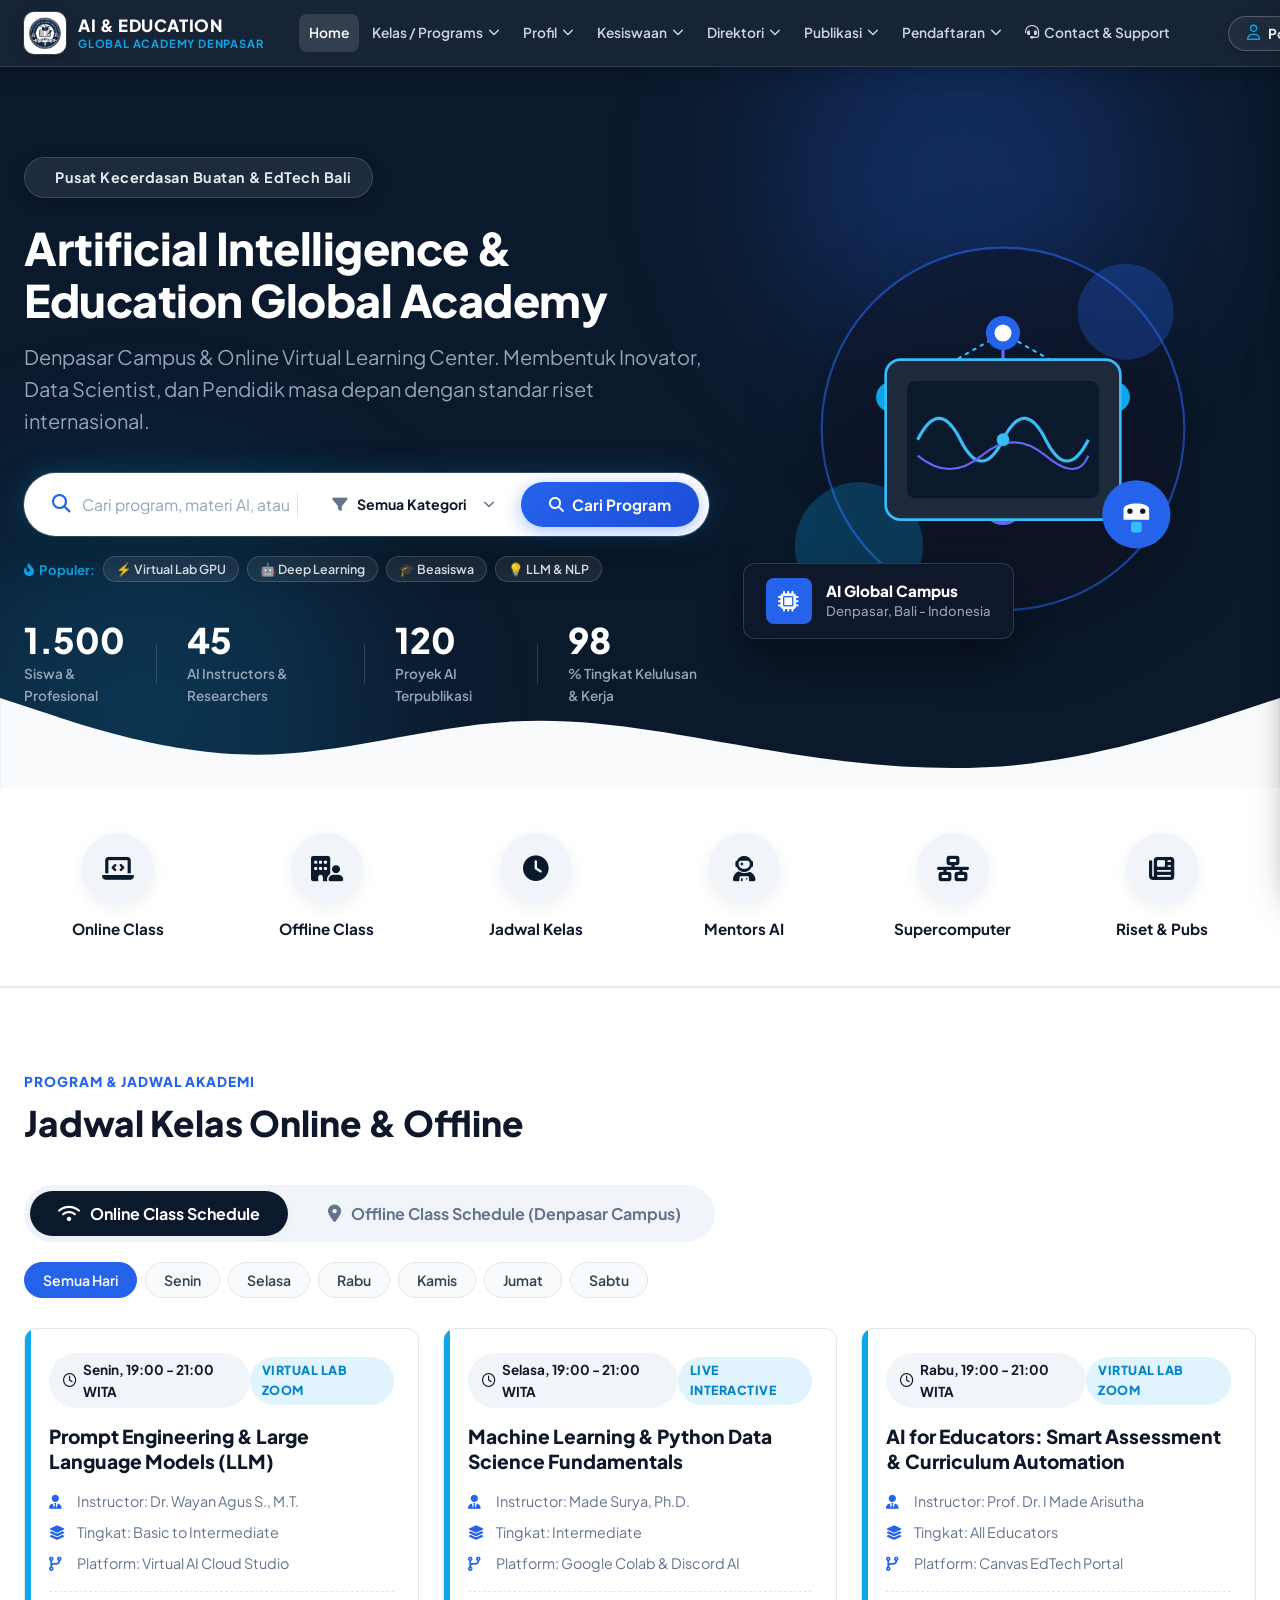
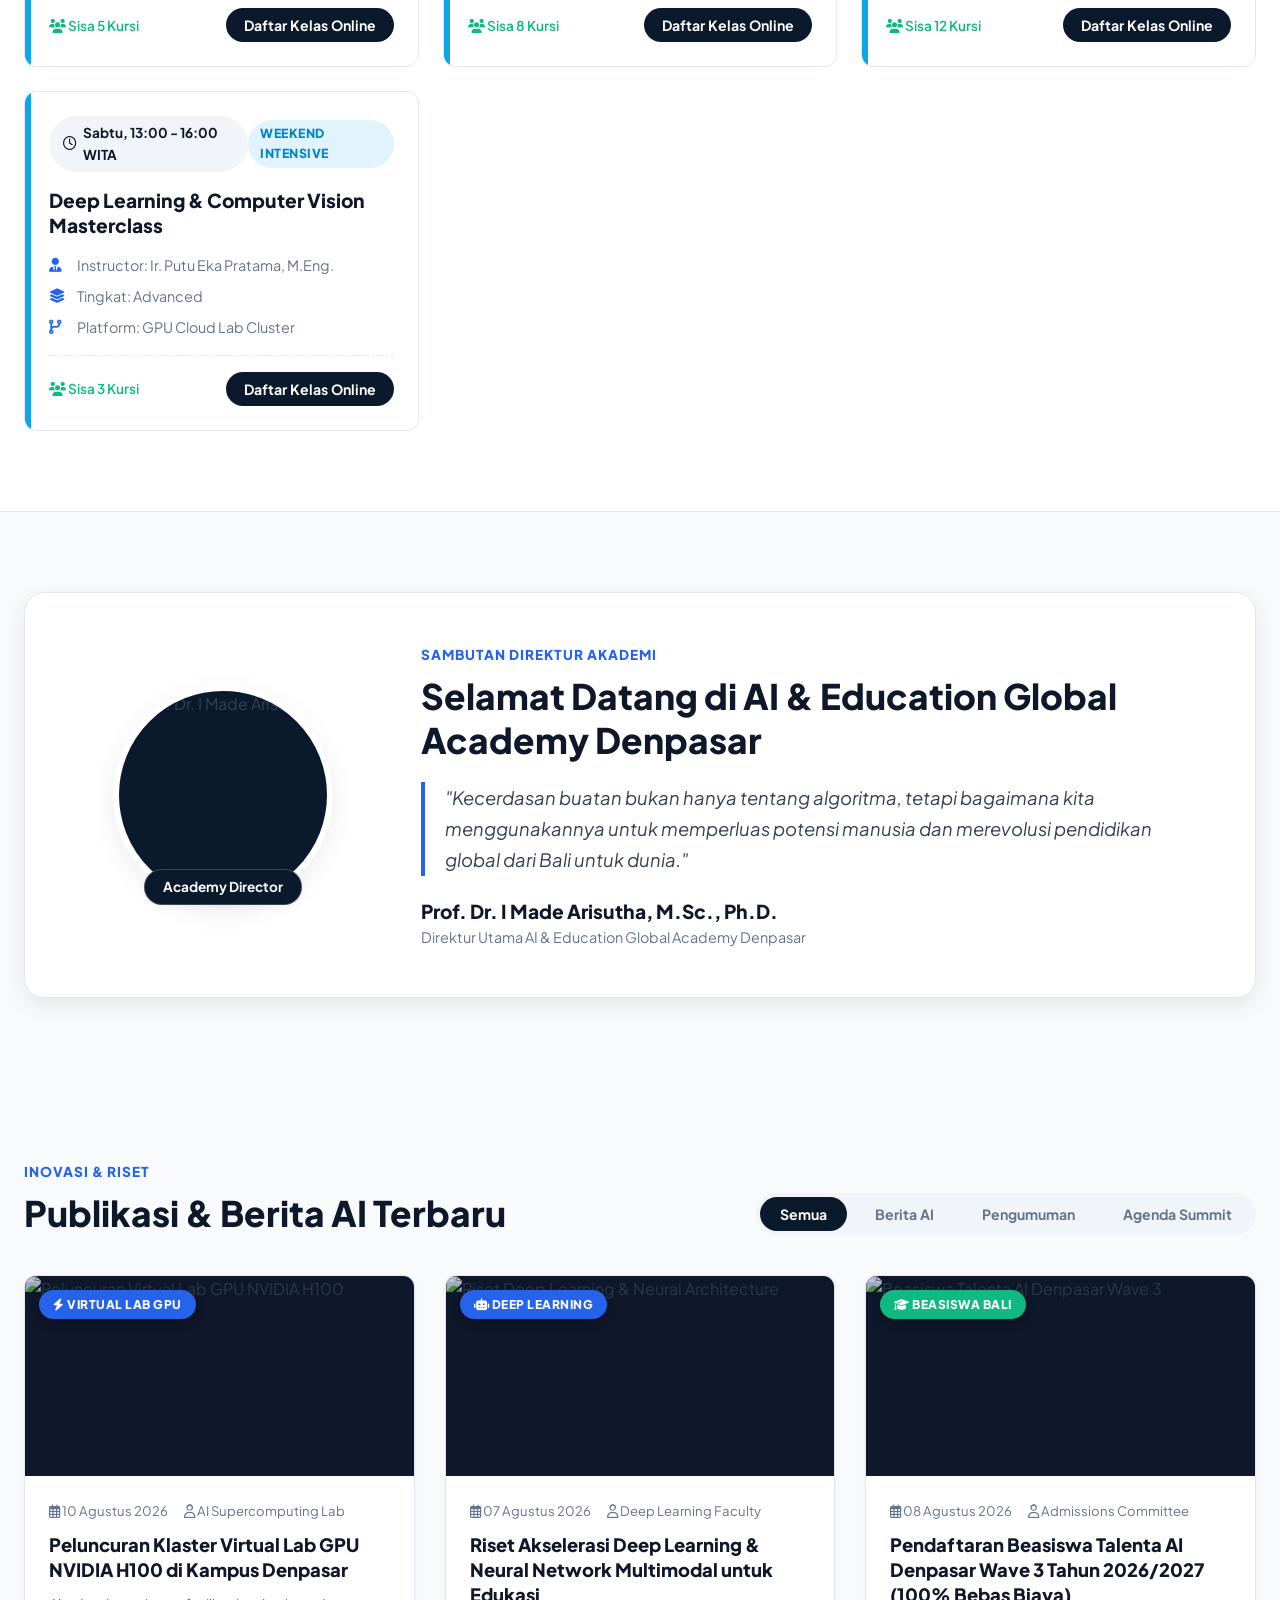
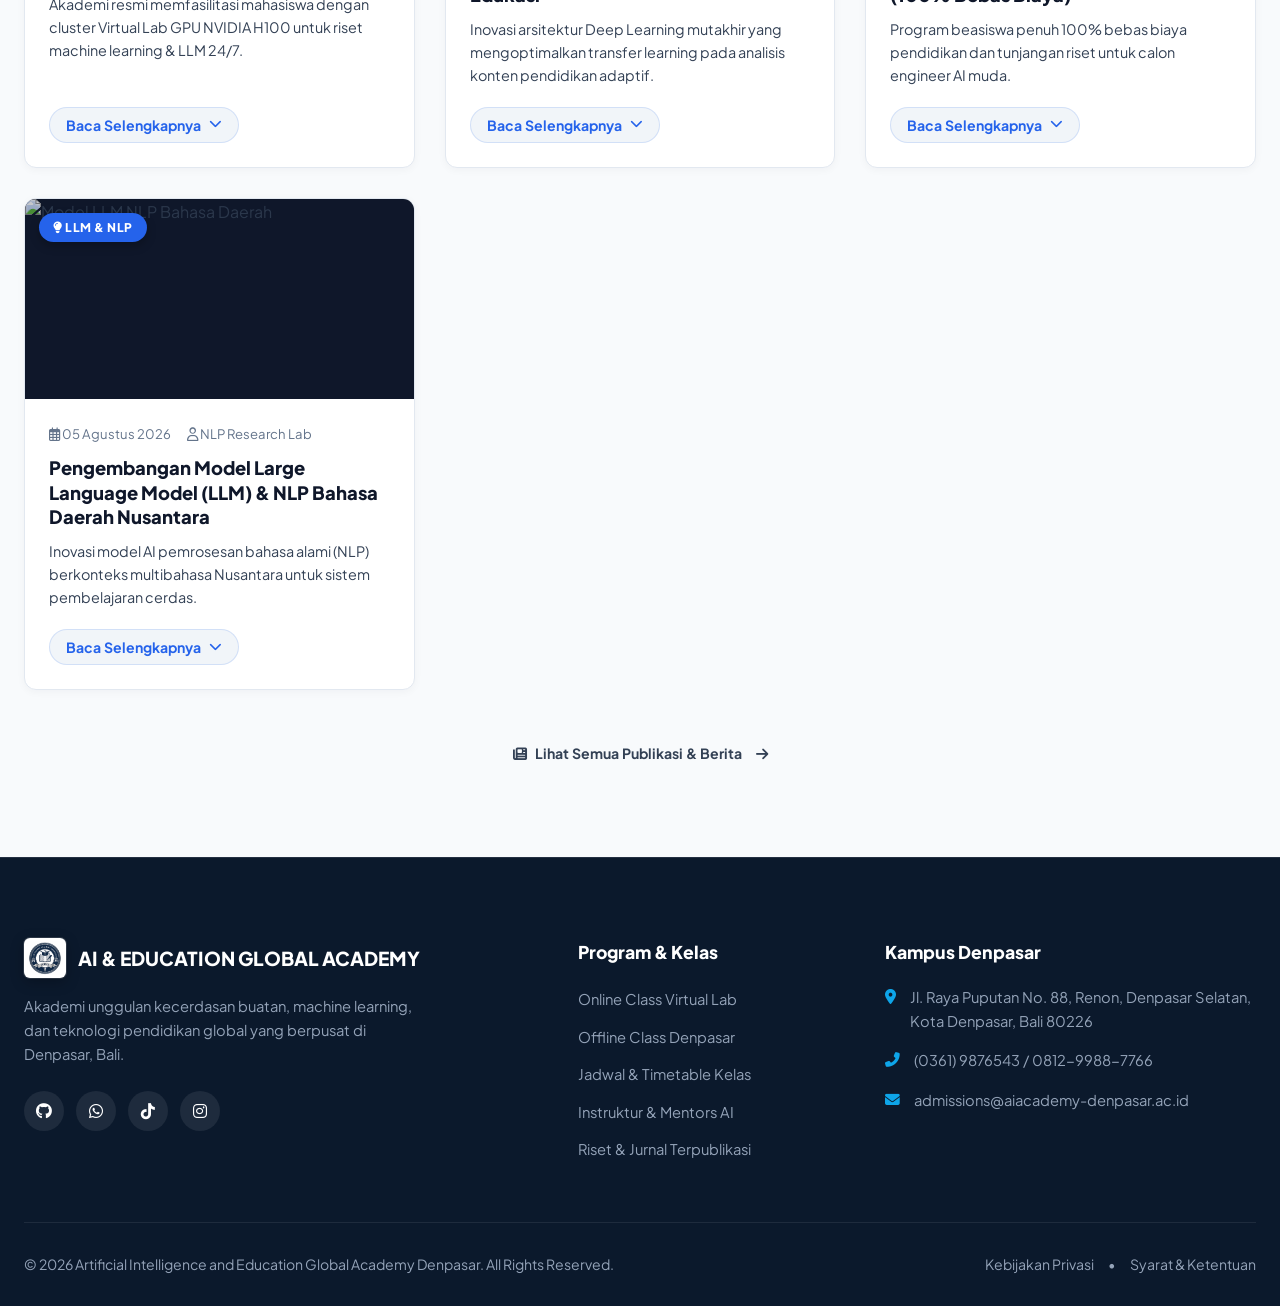
==== commit da333455: "Add files via upload" ====
--- a/index.html
+++ b/index.html
@@ -62,6 +62,19 @@
                     </li>
 
                     <li class="nav-item dropdown">
+                        <a href="kesiswaan.html" class="nav-link">Kesiswaan <i class="fas fa-chevron-down dropdown-icon"></i></a>
+                        <ul class="dropdown-menu">
+                            <li><a href="kesiswaan.html#osis"><i class="fas fa-users"></i> OSIS & MPK</a></li>
+                            <li><a href="kesiswaan.html#ekskul"><i class="fas fa-puzzle-piece"></i> Ekstrakurikuler</a></li>
+                            <li><a href="kesiswaan.html#prestasi"><i class="fas fa-trophy"></i> Prestasi Siswa</a></li>
+                            <li><a href="kesiswaan.html#beasiswa"><i class="fas fa-graduation-cap"></i> Beasiswa</a></li>
+                            <li><a href="kesiswaan.html#bk"><i class="fas fa-hands-helping"></i> Bimbingan Konseling</a></li>
+                            <li><a href="kesiswaan.html#tatatertib"><i class="fas fa-clipboard-list"></i> Tata Tertib</a></li>
+                            <li><a href="kesiswaan.html#unitproduksi"><i class="fas fa-store"></i> Unit Produksi</a></li>
+                        </ul>
+                    </li>
+
+                    <li class="nav-item dropdown">
                         <a href="direktori.html" class="nav-link">Direktori <i class="fas fa-chevron-down dropdown-icon"></i></a>
                         <ul class="dropdown-menu">
                             <li><a href="direktori.html#guru"><i class="fas fa-user-tie"></i> Data Instruktur & Mentors</a></li>
@@ -97,8 +110,8 @@
                 <button class="btn btn-login" id="openLoginBtn">
                     <i class="far fa-user"></i> Portal Student
                 </button>
-                <button class="btn btn-contact" id="openContactBtn">
-                    Daftar Sekarang <i class="fas fa-arrow-right"></i>
+                <button class="btn btn-contact btn-register-nav" id="openRegisterHubBtn">
+                    <span>Daftar Akun</span> <i class="fas fa-user-plus"></i>
                 </button>
                 <button class="hamburger-btn" id="hamburgerBtn" aria-label="Toggle Menu">
                     <i class="fas fa-bars"></i>
@@ -167,6 +180,15 @@
                     <button class="btn btn-search" id="searchBtn">
                         <i class="fas fa-search"></i> Cari Program
                     </button>
+                </div>
+
+                <!-- Quick Search Suggestion Tags -->
+                <div class="search-suggestions-row">
+                    <span class="search-suggestion-label"><i class="fas fa-fire-alt"></i> Populer:</span>
+                    <button type="button" class="search-tag-chip" data-search="Virtual Lab GPU">⚡ Virtual Lab GPU</button>
+                    <button type="button" class="search-tag-chip" data-search="Deep Learning">🤖 Deep Learning</button>
+                    <button type="button" class="search-tag-chip" data-search="Beasiswa">🎓 Beasiswa</button>
+                    <button type="button" class="search-tag-chip" data-search="Large Language Model">💡 LLM & NLP</button>
                 </div>
 
                 <!-- Stats Counter Bar -->
@@ -521,26 +543,26 @@
             </div>
 
             <div class="news-grid" id="newsGrid">
-                <!-- News Card 1 -->
-                <article class="news-card" data-category="berita">
+                <!-- News Card 1: Virtual Lab GPU -->
+                <article class="news-card" data-category="berita" data-tags="virtual lab gpu supercomputer nvidia h100 cluster">
                     <div class="news-thumb">
-                        <span class="thumb-badge badge-blue">Berita AI</span>
-                        <img src="https://images.unsplash.com/photo-1558494949-ef010cbdcc31?auto=format&fit=crop&w=800&q=80" alt="Supercomputer GPU Node AI Denpasar" class="news-thumb-img">
+                        <span class="thumb-badge badge-blue"><i class="fas fa-bolt"></i> Virtual Lab GPU</span>
+                        <img src="https://images.unsplash.com/photo-1558494949-ef010cbdcc31?auto=format&fit=crop&w=800&q=80" alt="Peluncuran Virtual Lab GPU NVIDIA H100" class="news-thumb-img">
                         <div class="news-thumb-overlay"></div>
                     </div>
                     <div class="news-body">
                         <div class="news-meta">
                             <span><i class="far fa-calendar-alt"></i> 10 Agustus 2026</span>
-                            <span><i class="far fa-user"></i> AI Research Lab</span>
-                        </div>
-                        <h3 class="news-title">Peluncuran Supercomputer GPU Node Baru di Kampus Denpasar</h3>
-                        <p class="news-excerpt">Akademi memfasilitasi mahasiswa dengan cluster GPU H100 untuk riset Large Language Models skala besar.</p>
+                            <span><i class="far fa-user"></i> AI Supercomputing Lab</span>
+                        </div>
+                        <h3 class="news-title">Peluncuran Klaster Virtual Lab GPU NVIDIA H100 di Kampus Denpasar</h3>
+                        <p class="news-excerpt">Akademi resmi memfasilitasi mahasiswa dengan cluster Virtual Lab GPU NVIDIA H100 untuk riset machine learning & LLM 24/7.</p>
                         <button class="read-more-btn article-dropdown-btn">
                             <span>Baca Selengkapnya</span> <i class="fas fa-chevron-down dropdown-arrow"></i>
                         </button>
 
                         <div class="news-full-details">
-                            <h4><i class="fas fa-microchip"></i> Cluster GPU NVIDIA H100</h4>
+                            <h4><i class="fas fa-microchip"></i> Cluster GPU NVIDIA H100 80GB</h4>
                             <p>Fasilitas supercomputing modern dengan interkoneksi Quantum-2 InfiniBand 3.2 Tbps untuk riset LLM mandiri, multimodal vision, dan virtual lab praktikum mahasiswa.</p>
                             <div class="news-details-footer">
                                 <span style="font-size: 0.82rem; color: var(--text-muted);"><i class="fas fa-map-marker-alt"></i> Kampus Denpasar</span>
@@ -550,11 +572,40 @@
                     </div>
                 </article>
 
-                <!-- News Card 2 -->
-                <article class="news-card" data-category="pengumuman">
+                <!-- News Card 2: Deep Learning -->
+                <article class="news-card" data-category="berita" data-tags="deep learning neural network vision transformer multimodal">
                     <div class="news-thumb">
-                        <span class="thumb-badge badge-green">Pengumuman</span>
-                        <img src="https://images.unsplash.com/photo-1523240795612-9a054b0db644?auto=format&fit=crop&w=800&q=80" alt="Beasiswa Talenta AI Bali Wave 3" class="news-thumb-img">
+                        <span class="thumb-badge badge-blue"><i class="fas fa-robot"></i> Deep Learning</span>
+                        <img src="https://images.unsplash.com/photo-1620712943543-bcc4688e7485?auto=format&fit=crop&w=800&q=80" alt="Riset Deep Learning & Neural Architecture" class="news-thumb-img">
+                        <div class="news-thumb-overlay"></div>
+                    </div>
+                    <div class="news-body">
+                        <div class="news-meta">
+                            <span><i class="far fa-calendar-alt"></i> 07 Agustus 2026</span>
+                            <span><i class="far fa-user"></i> Deep Learning Faculty</span>
+                        </div>
+                        <h3 class="news-title">Riset Akselerasi Deep Learning & Neural Network Multimodal untuk Edukasi</h3>
+                        <p class="news-excerpt">Inovasi arsitektur Deep Learning mutakhir yang mengoptimalkan transfer learning pada analisis konten pendidikan adaptif.</p>
+                        <button class="read-more-btn article-dropdown-btn">
+                            <span>Baca Selengkapnya</span> <i class="fas fa-chevron-down dropdown-arrow"></i>
+                        </button>
+
+                        <div class="news-full-details">
+                            <h4><i class="fas fa-network-wired"></i> Terobosan Pemodelan Neural</h4>
+                            <p>Memadukan CNN dan Vision Transformers (ViT) untuk representasi data berakurasi tinggi dengan efisiensi parameter 40% lebih hemat pada klaster GPU.</p>
+                            <div class="news-details-footer">
+                                <span style="font-size: 0.82rem; color: var(--text-muted);"><i class="fas fa-book-open"></i> IEEE AI Conference 2026</span>
+                                <a href="publikasi.html?q=Deep+Learning" class="news-cta-btn"><i class="fas fa-newspaper"></i> Halaman Publikasi</a>
+                            </div>
+                        </div>
+                    </div>
+                </article>
+
+                <!-- News Card 3: Beasiswa -->
+                <article class="news-card" data-category="pengumuman" data-tags="beasiswa bali denpasar gratis 100% biaya pendidikan wave 3">
+                    <div class="news-thumb">
+                        <span class="thumb-badge badge-green"><i class="fas fa-graduation-cap"></i> Beasiswa Bali</span>
+                        <img src="https://images.unsplash.com/photo-1523240795612-9a054b0db644?auto=format&fit=crop&w=800&q=80" alt="Beasiswa Talenta AI Denpasar Wave 3" class="news-thumb-img">
                         <div class="news-thumb-overlay"></div>
                     </div>
                     <div class="news-body">
@@ -562,15 +613,15 @@
                             <span><i class="far fa-calendar-alt"></i> 08 Agustus 2026</span>
                             <span><i class="far fa-user"></i> Admissions Committee</span>
                         </div>
-                        <h3 class="news-title">Pendaftaran Beasiswa Talenta AI Bali Wave 3 Tahun 2026/2027</h3>
-                        <p class="news-excerpt">Beasiswa penuh untuk program Sertifikasi AI Online & Offline bagi generasi muda berbakat.</p>
+                        <h3 class="news-title">Pendaftaran Beasiswa Talenta AI Denpasar Wave 3 Tahun 2026/2027 (100% Bebas Biaya)</h3>
+                        <p class="news-excerpt">Program beasiswa penuh 100% bebas biaya pendidikan dan tunjangan riset untuk calon engineer AI muda.</p>
                         <button class="read-more-btn article-dropdown-btn">
                             <span>Baca Selengkapnya</span> <i class="fas fa-chevron-down dropdown-arrow"></i>
                         </button>
 
                         <div class="news-full-details">
-                            <h4><i class="fas fa-graduation-cap"></i> Beasiswa 100% Bebas Biaya</h4>
-                            <p>Program beasiswa penuh bagi 50 talenta terbaik untuk menempuh program sertifikasi AI dengan tunjangan bulanan dan akses komputasi GPU Cloud gratis.</p>
+                            <h4><i class="fas fa-award"></i> Beasiswa 100% Bebas Biaya</h4>
+                            <p>Program beasiswa penuh bagi 50 talenta terbaik untuk menempuh sertifikasi AI dengan tunjangan bulanan dan akses komputasi GPU Cloud gratis.</p>
                             <div class="news-details-footer">
                                 <span style="font-size: 0.82rem; color: var(--text-muted);"><i class="fas fa-calendar"></i> Deadline: 30 September 2026</span>
                                 <a href="pendaftaran.html#syarat" class="news-cta-btn"><i class="fas fa-paper-plane"></i> Daftar Beasiswa</a>
@@ -579,30 +630,30 @@
                     </div>
                 </article>
 
-                <!-- News Card 3 -->
-                <article class="news-card" data-category="agenda">
+                <!-- News Card 4: Large Language Model / LLM & NLP -->
+                <article class="news-card" data-category="berita" data-tags="large language model llm nlp natural language processing generative ai prompt">
                     <div class="news-thumb">
-                        <span class="thumb-badge badge-orange">Agenda Summit</span>
-                        <img src="https://images.unsplash.com/photo-1540575467063-178a50c2df87?auto=format&fit=crop&w=800&q=80" alt="Bali International AI & Education Summit 2026" class="news-thumb-img">
+                        <span class="thumb-badge badge-blue"><i class="fas fa-lightbulb"></i> LLM & NLP</span>
+                        <img src="https://images.unsplash.com/photo-1677442136019-21780ecad995?auto=format&fit=crop&w=800&q=80" alt="Model LLM NLP Bahasa Daerah" class="news-thumb-img">
                         <div class="news-thumb-overlay"></div>
                     </div>
                     <div class="news-body">
                         <div class="news-meta">
-                            <span><i class="far fa-calendar-alt"></i> 25 - 27 Agustus 2026</span>
-                            <span><i class="far fa-user"></i> Global EdTech Board</span>
-                        </div>
-                        <h3 class="news-title">Bali International AI & Education Summit 2026</h3>
-                        <p class="news-excerpt">Konferensi Internasional yang menghadirkan pakar AI dari Silicon Valley, Asia Pasifik, dan Eropa di Denpasar.</p>
+                            <span><i class="far fa-calendar-alt"></i> 05 Agustus 2026</span>
+                            <span><i class="far fa-user"></i> NLP Research Lab</span>
+                        </div>
+                        <h3 class="news-title">Pengembangan Model Large Language Model (LLM) & NLP Bahasa Daerah Nusantara</h3>
+                        <p class="news-excerpt">Inovasi model AI pemrosesan bahasa alami (NLP) berkonteks multibahasa Nusantara untuk sistem pembelajaran cerdas.</p>
                         <button class="read-more-btn article-dropdown-btn">
                             <span>Baca Selengkapnya</span> <i class="fas fa-chevron-down dropdown-arrow"></i>
                         </button>
 
                         <div class="news-full-details">
-                            <h4><i class="fas fa-globe"></i> Konferensi AI Terbesar di Bali</h4>
-                            <p>Dihadiri 1.200 delegasi internasional, keynote dari Stanford & NUS, expo inovasi startup AI, dan kolaborasi riset industri EdTech global.</p>
+                            <h4><i class="fas fa-brain"></i> Arsitektur LLM & NLP Multibahasa</h4>
+                            <p>Teknik Retrieval-Augmented Generation (RAG) dan fine-tuning Transformer 7B/13B untuk asisten tutor cerdas berkecepatan inferensi tinggi.</p>
                             <div class="news-details-footer">
-                                <span style="font-size: 0.82rem; color: var(--text-muted);"><i class="fas fa-map-pin"></i> Renon Convention Hall</span>
-                                <a href="publikasi.html#agenda" class="news-cta-btn"><i class="fas fa-info-circle"></i> Info Summit</a>
+                                <span style="font-size: 0.82rem; color: var(--text-muted);"><i class="fas fa-file-code"></i> Model Open-Weights</span>
+                                <a href="publikasi.html?q=Large+Language+Model" class="news-cta-btn"><i class="fas fa-newspaper"></i> Halaman Publikasi</a>
                             </div>
                         </div>
                     </div>
@@ -670,9 +721,9 @@
             <div class="footer-bottom">
                 <p>&copy; 2026 Artificial Intelligence and Education Global Academy Denpasar. All Rights Reserved.</p>
                 <div class="footer-bottom-links">
-                    <a href="#">Kebijakan Privasi</a>
+                    <a href="kebijakan-privasi.html">Kebijakan Privasi</a>
                     <span class="dot">•</span>
-                    <a href="#">Syarat & Ketentuan</a>
+                    <a href="syarat-ketentuan.html">Syarat & Ketentuan</a>
                 </div>
             </div>
         </div>
@@ -686,6 +737,25 @@
                 <button class="modal-close" id="loginClose">&times;</button>
             </div>
             <div class="modal-body">
+                <!-- 1-Click Demo Login in Modal -->
+                <div style="background: rgba(14, 165, 233, 0.08); border: 1px dashed rgba(14, 165, 233, 0.35); border-radius: var(--radius-sm); padding: 10px 12px; margin-bottom: 16px;">
+                    <div style="font-size: 0.76rem; font-weight: 800; color: var(--primary-blue); margin-bottom: 6px; display: flex; align-items: center; justify-content: space-between;">
+                        <span><i class="fas fa-magic"></i> Akun Demo Cepat (1-Klik):</span>
+                        <span style="color: var(--text-muted); font-weight: 500;">Pilih untuk isi otomatis</span>
+                    </div>
+                    <div style="display: flex; gap: 6px; flex-wrap: wrap;">
+                        <button type="button" class="demo-chip-btn" data-demo="student" style="flex:1; padding: 6px 10px; font-size: 0.76rem; color: var(--primary-dark); background: #fff; border: 1px solid var(--border-color);">
+                            <span><i class="fas fa-user-graduate" style="color:var(--primary-blue);"></i> Student</span>
+                        </button>
+                        <button type="button" class="demo-chip-btn" data-demo="mentor" style="flex:1; padding: 6px 10px; font-size: 0.76rem; color: var(--primary-dark); background: #fff; border: 1px solid var(--border-color);">
+                            <span><i class="fas fa-chalkboard-teacher" style="color:#6366F1;"></i> Mentor</span>
+                        </button>
+                        <button type="button" class="demo-chip-btn" data-demo="admin" style="flex:1; padding: 6px 10px; font-size: 0.76rem; color: var(--primary-dark); background: #fff; border: 1px solid var(--border-color);">
+                            <span><i class="fas fa-user-shield" style="color:#10B981;"></i> Admin</span>
+                        </button>
+                    </div>
+                </div>
+
                 <form id="loginForm">
                     <div class="form-group">
                         <label for="username">Email / Student ID / NIP</label>
@@ -696,9 +766,12 @@
                     </div>
                     <div class="form-group">
                         <label for="password">Kata Sandi</label>
-                        <div class="input-with-icon">
+                        <div class="input-with-icon input-password-wrapper">
                             <i class="fas fa-lock"></i>
                             <input type="password" id="password" placeholder="Masukkan Kata Sandi" required>
+                            <button type="button" class="toggle-password-btn" title="Lihat Kata Sandi">
+                                <i class="fas fa-eye"></i>
+                            </button>
                         </div>
                     </div>
                     <div class="form-group">
@@ -712,7 +785,10 @@
                             </select>
                         </div>
                     </div>
-                    <button type="submit" class="btn btn-block btn-search">Masuk Portal</button>
+                    <button type="submit" class="btn btn-block btn-search" style="background: linear-gradient(135deg, var(--primary-blue) 0%, #1D4ED8 100%); color:#fff; font-weight:700; padding:12px; border-radius: var(--radius-sm);">
+                        <span>Masuk Portal Akademi</span>
+                        <i class="fas fa-arrow-right" style="margin-left: 6px;"></i>
+                    </button>
                     <div class="modal-footer-links" style="margin-top: 16px; text-align: center; font-size: 0.88rem; color: var(--text-muted);">
                         <span>Belum punya akun? <a href="register.html" style="color: var(--primary-blue); font-weight: 700;">Daftar Sekarang</a> atau buka <a href="login.html" style="color: var(--primary-blue); font-weight: 700;">Portal Login Penuh</a></span>
                     </div>
--- a/style.css
+++ b/style.css
@@ -312,33 +312,62 @@
     border-radius: var(--radius-pill);
     cursor: pointer;
     transition: var(--transition);
+    text-decoration: none;
 }
 
 .btn-login {
     background: rgba(255, 255, 255, 0.08);
     color: #FFFFFF;
-    border: 1px solid rgba(255, 255, 255, 0.18);
-    padding: 8px 16px;
-    font-size: 0.86rem;
-}
-
-.btn-login:hover {
-    background: rgba(255, 255, 255, 0.2);
-    border-color: #FFFFFF;
-}
-
-.btn-contact {
-    background-color: var(--primary-blue);
-    color: #ffffff;
+    border: 1px solid rgba(255, 255, 255, 0.22);
     padding: 8px 18px;
     font-size: 0.86rem;
-    box-shadow: var(--shadow-blue);
-}
-
-.btn-contact:hover {
-    background-color: var(--primary-blue-hover);
+    backdrop-filter: blur(8px);
+    box-shadow: 0 2px 10px rgba(0, 0, 0, 0.2);
+}
+
+.btn-login i {
+    color: var(--accent-cyan, #38BDF8);
+    font-size: 0.95rem;
+    transition: transform 0.25s ease;
+}
+
+.btn-login:hover {
+    background: rgba(255, 255, 255, 0.18);
+    border-color: var(--accent-cyan, #38BDF8);
+    color: #FFFFFF;
+    box-shadow: 0 4px 20px rgba(14, 165, 233, 0.3);
+    transform: translateY(-1px);
+}
+
+.btn-login:hover i {
+    transform: scale(1.15);
+}
+
+.btn-contact, .btn-register-nav {
+    background: linear-gradient(135deg, #2563EB 0%, #0EA5E9 100%);
+    color: #FFFFFF;
+    padding: 8px 20px;
+    font-size: 0.86rem;
+    font-weight: 700;
+    border: 1px solid rgba(255, 255, 255, 0.2);
+    box-shadow: 0 4px 16px rgba(37, 99, 235, 0.4), inset 0 1px 0 rgba(255, 255, 255, 0.25);
+    position: relative;
+    overflow: hidden;
+}
+
+.btn-contact i, .btn-register-nav i {
+    transition: transform 0.25s ease;
+}
+
+.btn-contact:hover, .btn-register-nav:hover {
+    background: linear-gradient(135deg, #1D4ED8 0%, #0284C7 100%);
     transform: translateY(-2px);
-    box-shadow: 0 12px 28px rgba(37, 99, 235, 0.4);
+    box-shadow: 0 8px 26px rgba(37, 99, 235, 0.55), inset 0 1px 0 rgba(255, 255, 255, 0.3);
+    color: #FFFFFF;
+}
+
+.btn-contact:hover i, .btn-register-nav:hover i {
+    transform: translateX(3px);
 }
 
 .hamburger-btn {
@@ -688,47 +717,72 @@
     line-height: 1.6;
 }
 
-/* Search Widget Styling */
+/* Search Widget Styling with Animations */
 .search-widget {
     background: #FFFFFF;
     border-radius: var(--radius-pill);
-    padding: 8px;
-    display: flex;
-    align-items: center;
-    box-shadow: 0 20px 40px rgba(0, 0, 0, 0.3);
-    max-width: 680px;
-    margin-bottom: 45px;
+    padding: 7px 8px;
+    display: flex;
+    align-items: center;
+    box-shadow: 0 16px 40px rgba(0, 0, 0, 0.35), 0 0 0 1px rgba(255, 255, 255, 0.2), 0 0 30px rgba(14, 165, 233, 0.25);
+    max-width: 720px;
+    margin-bottom: 20px;
+    position: relative;
+    transition: all 0.35s cubic-bezier(0.16, 1, 0.3, 1);
+    border: 2px solid transparent;
+}
+
+.search-widget:hover {
+    transform: translateY(-2px);
+    box-shadow: 0 22px 50px rgba(0, 0, 0, 0.4), 0 0 0 1px rgba(56, 189, 248, 0.4), 0 0 35px rgba(37, 99, 235, 0.35);
+    border-color: rgba(56, 189, 248, 0.3);
+}
+
+.search-widget:focus-within {
+    transform: translateY(-3px) scale(1.01);
+    border-color: var(--primary-blue);
+    box-shadow: 0 24px 55px rgba(0, 0, 0, 0.45), 0 0 0 4px rgba(37, 99, 235, 0.2), 0 0 40px rgba(14, 165, 233, 0.45);
 }
 
 .search-input-wrap {
     flex: 1;
     display: flex;
     align-items: center;
-    padding-left: 20px;
+    padding-left: 18px;
     gap: 12px;
 }
 
 .search-icon {
-    color: #64748B;
-    font-size: 1.1rem;
+    color: var(--primary-blue);
+    font-size: 1.15rem;
+    transition: transform 0.3s ease, color 0.3s ease;
+}
+
+.search-widget:focus-within .search-icon {
+    transform: scale(1.2) rotate(10deg);
+    color: #0284C7;
 }
 
 .search-input-wrap input {
     width: 100%;
     padding: 12px 0;
     font-size: 0.98rem;
+    font-weight: 500;
     color: var(--text-dark);
     background: transparent;
+    border: none;
+    outline: none;
 }
 
 .search-input-wrap input::placeholder {
     color: #94A3B8;
+    font-weight: 400;
 }
 
 .search-divider {
-    width: 1px;
+    width: 1.5px;
     height: 32px;
-    background-color: #E2E8F0;
+    background: linear-gradient(to bottom, transparent, #E2E8F0 20%, #CBD5E1 50%, #E2E8F0 80%, transparent);
     margin: 0 8px;
 }
 
@@ -736,41 +790,149 @@
     display: flex;
     align-items: center;
     gap: 8px;
-    padding: 0 16px;
+    padding: 0 14px;
     position: relative;
 }
 
 .category-icon {
     color: #64748B;
+    font-size: 0.95rem;
+    transition: color 0.25s ease;
+}
+
+.search-category-wrap:hover .category-icon {
+    color: var(--primary-blue);
+}
+
+.search-category-wrap .custom-select-wrapper {
+    flex: 1;
+}
+
+.search-category-wrap:has(.custom-select-wrapper) > .category-icon,
+.search-category-wrap:has(.custom-select-wrapper) > .select-arrow {
+    display: none;
 }
 
 .search-category-wrap select {
     appearance: none;
+    -webkit-appearance: none;
     background: transparent;
-    padding-right: 20px;
-    font-weight: 600;
+    padding: 10px 24px 10px 6px;
+    font-weight: 700;
+    font-size: 0.9rem;
     color: var(--text-dark);
     cursor: pointer;
+    border: none;
+    outline: none;
+    border-radius: var(--radius-sm);
+    transition: background-color 0.2s ease, color 0.2s ease;
+}
+
+.search-category-wrap select:hover {
+    color: var(--primary-blue);
 }
 
 .select-arrow {
     position: absolute;
-    right: 16px;
+    right: 12px;
     pointer-events: none;
-    font-size: 0.75rem;
+    font-size: 0.72rem;
     color: #64748B;
+    transition: transform 0.25s ease, color 0.25s ease;
+}
+
+.search-category-wrap:hover .select-arrow,
+.search-category-wrap select:focus + .select-arrow {
+    transform: rotate(180deg);
+    color: var(--primary-blue);
 }
 
 .btn-search {
-    background-color: var(--primary-blue);
+    background: linear-gradient(135deg, var(--primary-blue) 0%, #1D4ED8 100%);
     color: #ffffff;
-    padding: 14px 32px;
-    font-size: 0.98rem;
-    box-shadow: var(--shadow-blue);
+    padding: 13px 28px;
+    font-size: 0.96rem;
+    font-weight: 700;
+    border-radius: var(--radius-pill);
+    box-shadow: 0 4px 18px rgba(37, 99, 235, 0.4);
+    border: none;
+    cursor: pointer;
+    display: inline-flex;
+    align-items: center;
+    gap: 8px;
+    transition: all 0.3s cubic-bezier(0.16, 1, 0.3, 1);
+    position: relative;
+    overflow: hidden;
+}
+
+.btn-search::after {
+    content: '';
+    position: absolute;
+    top: -50%;
+    left: -60%;
+    width: 40%;
+    height: 200%;
+    background: rgba(255, 255, 255, 0.25);
+    transform: rotate(25deg);
+    transition: all 0.6s ease;
+}
+
+.btn-search:hover::after {
+    left: 130%;
 }
 
 .btn-search:hover {
-    background-color: var(--primary-blue-hover);
+    background: linear-gradient(135deg, #1D4ED8 0%, #1E40AF 100%);
+    transform: translateY(-2px);
+    box-shadow: 0 8px 26px rgba(37, 99, 235, 0.55);
+}
+
+.btn-search i {
+    transition: transform 0.3s ease;
+}
+
+.btn-search:hover i {
+    transform: scale(1.15) rotate(15deg);
+}
+
+/* Quick Search Suggestions Row */
+.search-suggestions-row {
+    display: flex;
+    align-items: center;
+    gap: 8px;
+    flex-wrap: wrap;
+    margin-bottom: 40px;
+    font-size: 0.82rem;
+    color: #94A3B8;
+}
+
+.search-suggestion-label {
+    font-weight: 700;
+    color: var(--accent-cyan);
+    display: flex;
+    align-items: center;
+    gap: 5px;
+}
+
+.search-tag-chip {
+    background: rgba(255, 255, 255, 0.08);
+    border: 1px solid rgba(255, 255, 255, 0.16);
+    color: #E2E8F0;
+    padding: 4px 12px;
+    border-radius: var(--radius-pill);
+    cursor: pointer;
+    font-size: 0.78rem;
+    font-weight: 600;
+    transition: all 0.2s ease;
+    text-decoration: none;
+}
+
+.search-tag-chip:hover {
+    background: rgba(14, 165, 233, 0.25);
+    border-color: var(--accent-cyan);
+    color: #FFFFFF;
+    transform: translateY(-1px);
+    box-shadow: 0 2px 10px rgba(14, 165, 233, 0.3);
 }
 
 /* Stats Counter Row */
@@ -1781,30 +1943,48 @@
     position: relative;
     display: flex;
     align-items: center;
-}
-
-.input-with-icon i {
+    width: 100%;
+}
+
+/* Direct child leading icon ONLY */
+.input-with-icon > i:first-child {
     position: absolute;
     left: 14px;
-    color: var(--text-muted);
-}
-
-.input-with-icon input, .input-with-icon select, .form-control {
+    top: 50%;
+    transform: translateY(-50%);
+    color: #64748B;
+    font-size: 0.95rem;
+    pointer-events: none;
+    z-index: 3;
+    transition: color 0.2s ease;
+}
+
+.input-with-icon:focus-within > i:first-child {
+    color: var(--primary-blue);
+}
+
+.input-with-icon input, 
+.input-with-icon select, 
+.form-control {
     width: 100%;
     padding: 12px 14px 12px 42px;
     border: 1px solid var(--border-color);
     border-radius: var(--radius-sm);
-    font-size: 0.95rem;
+    font-size: 0.92rem;
     color: var(--text-dark);
     background: var(--bg-light);
+    transition: border-color 0.2s ease, box-shadow 0.2s ease, background 0.2s ease;
 }
 
 .form-control {
     padding-left: 14px;
 }
 
-.input-with-icon input:focus, .form-control:focus {
+.input-with-icon input:focus, 
+.form-control:focus {
     border-color: var(--primary-blue);
+    background: #FFFFFF;
+    box-shadow: 0 0 0 3px rgba(37, 99, 235, 0.12);
     outline: none;
 }
 
@@ -2363,6 +2543,200 @@
     }
 }
 
+/* ==========================================
+   INTERACTIVE PROFIL ACCORDIONS & SPECS
+   ========================================== */
+.profil-accordion-card {
+    background: #FFFFFF;
+    border-radius: var(--radius-md);
+    border: 1px solid var(--border-color);
+    box-shadow: var(--shadow-sm);
+    overflow: hidden;
+    transition: var(--transition);
+    display: flex;
+    flex-direction: column;
+}
+
+.profil-accordion-card:hover {
+    border-color: var(--primary-blue);
+    box-shadow: var(--shadow-md);
+    transform: translateY(-2px);
+}
+
+.profil-accordion-header {
+    padding: 24px;
+    display: flex;
+    flex-direction: column;
+    gap: 12px;
+}
+
+.profil-accordion-toggle {
+    width: 100%;
+    padding: 10px 16px;
+    background: #F8FAFC;
+    border: 1px solid var(--border-color);
+    border-radius: var(--radius-sm);
+    font-size: 0.85rem;
+    font-weight: 700;
+    color: var(--primary-blue);
+    cursor: pointer;
+    display: flex;
+    align-items: center;
+    justify-content: space-between;
+    transition: all 0.25s ease;
+    margin-top: 10px;
+}
+
+.profil-accordion-toggle:hover {
+    background: rgba(37, 99, 235, 0.08);
+    border-color: var(--primary-blue);
+    color: var(--primary-blue-hover);
+}
+
+.profil-accordion-toggle i {
+    transition: transform 0.3s ease;
+}
+
+.profil-accordion-card.active .profil-accordion-toggle {
+    background: var(--primary-blue);
+    color: #FFFFFF;
+    border-color: var(--primary-blue);
+}
+
+.profil-accordion-card.active .profil-accordion-toggle i {
+    transform: rotate(180deg);
+}
+
+.profil-accordion-content {
+    max-height: 0;
+    overflow: hidden;
+    transition: max-height 0.4s cubic-bezier(0.16, 1, 0.3, 1), padding 0.3s ease;
+    background: #F8FAFC;
+    border-top: 1px solid transparent;
+    padding: 0 24px;
+}
+
+.profil-accordion-card.active .profil-accordion-content {
+    max-height: 800px;
+    padding: 20px 24px 24px;
+    border-top-color: var(--border-color);
+}
+
+/* Expert Detail Box */
+.expert-detail-item {
+    margin-bottom: 12px;
+    font-size: 0.86rem;
+    color: var(--text-dark);
+    line-height: 1.5;
+}
+
+.expert-detail-item strong {
+    color: var(--primary-dark);
+    display: flex;
+    align-items: center;
+    gap: 6px;
+    margin-bottom: 3px;
+}
+
+.expert-detail-item strong i {
+    color: var(--primary-blue);
+}
+
+/* Facility Specs Badge Grid */
+.facility-specs-grid {
+    display: grid;
+    grid-template-columns: 1fr 1fr;
+    gap: 10px;
+    margin-top: 12px;
+}
+
+.facility-spec-box {
+    background: #FFFFFF;
+    border: 1px solid var(--border-color);
+    border-radius: var(--radius-sm);
+    padding: 10px 12px;
+    font-size: 0.8rem;
+}
+
+.facility-spec-label {
+    color: var(--text-muted);
+    font-weight: 700;
+    font-size: 0.72rem;
+    text-transform: uppercase;
+    letter-spacing: 0.5px;
+    margin-bottom: 3px;
+    display: flex;
+    align-items: center;
+    gap: 5px;
+}
+
+.facility-spec-label i {
+    color: var(--primary-blue);
+}
+
+.facility-spec-val {
+    font-weight: 700;
+    color: var(--primary-dark);
+    line-height: 1.3;
+}
+
+/* Pillars List */
+.pillars-list {
+    list-style: none;
+    padding: 0;
+    margin: 0;
+    display: flex;
+    flex-direction: column;
+    gap: 10px;
+}
+
+.pillar-item {
+    display: flex;
+    align-items: flex-start;
+    gap: 10px;
+    font-size: 0.86rem;
+    color: var(--text-dark);
+}
+
+.pillar-icon {
+    width: 22px;
+    height: 22px;
+    border-radius: 50%;
+    background: rgba(37, 99, 235, 0.12);
+    color: var(--primary-blue);
+    display: flex;
+    align-items: center;
+    justify-content: center;
+    font-size: 0.75rem;
+    flex-shrink: 0;
+    margin-top: 2px;
+}
+
+@media (max-width: 1024px) {
+    .feature-card-grid[style*="repeat(4, 1fr)"] {
+        grid-template-columns: repeat(2, 1fr) !important;
+    }
+    .feature-card-grid[style*="repeat(3, 1fr)"] {
+        grid-template-columns: repeat(2, 1fr) !important;
+    }
+}
+
+@media (max-width: 680px) {
+    .feature-card-grid[style*="repeat(4, 1fr)"],
+    .feature-card-grid[style*="repeat(3, 1fr)"] {
+        grid-template-columns: 1fr !important;
+    }
+    .facility-specs-grid {
+        grid-template-columns: 1fr;
+    }
+    .profil-accordion-header {
+        padding: 18px 16px;
+    }
+    .profil-accordion-card.active .profil-accordion-content {
+        padding: 16px 16px 20px;
+    }
+}
+
 /* FAQ Accordion Component */
 .faq-list {
     display: flex;
@@ -2501,76 +2875,248 @@
 
 .auth-container {
     width: 100%;
-    max-width: 540px;
+    max-width: 1060px;
     position: relative;
     z-index: 2;
-}
-
-.auth-container.register-container {
-    max-width: 680px;
-}
-
-.auth-card {
+    margin: 0 auto;
+}
+
+.auth-split-card {
     background: #FFFFFF;
     border-radius: var(--radius-lg);
-    box-shadow: 0 25px 60px rgba(0, 0, 0, 0.35);
+    box-shadow: 0 25px 60px rgba(0, 0, 0, 0.4), 0 0 30px rgba(37, 99, 235, 0.15);
     overflow: hidden;
-    border: 1px solid rgba(255, 255, 255, 0.1);
-    transition: var(--transition);
-}
-
-.auth-header {
-    background: var(--primary-dark);
-    color: #FFFFFF;
-    padding: 32px 36px 24px;
-    text-align: center;
+    border: 1px solid rgba(255, 255, 255, 0.15);
+    display: grid;
+    grid-template-columns: 420px 1fr;
+    min-height: 620px;
+}
+
+/* Left Showcase Panel */
+.auth-showcase-panel {
+    background: linear-gradient(155deg, #0B192C 0%, #0F172A 50%, #1E293B 100%);
+    padding: 44px 36px;
+    color: #FFFFFF;
+    display: flex;
+    flex-direction: column;
+    justify-content: space-between;
     position: relative;
-    border-bottom: 3px solid var(--primary-blue);
-}
-
-.auth-header .auth-logo {
+    overflow: hidden;
+    border-right: 1px solid rgba(255, 255, 255, 0.08);
+}
+
+.auth-showcase-panel::before {
+    content: '';
+    position: absolute;
+    top: -60px;
+    right: -60px;
+    width: 240px;
+    height: 240px;
+    background: radial-gradient(circle, rgba(14, 165, 233, 0.25) 0%, transparent 70%);
+    border-radius: 50%;
+    pointer-events: none;
+}
+
+.auth-showcase-panel::after {
+    content: '';
+    position: absolute;
+    bottom: -80px;
+    left: -80px;
+    width: 280px;
+    height: 280px;
+    background: radial-gradient(circle, rgba(37, 99, 235, 0.2) 0%, transparent 70%);
+    border-radius: 50%;
+    pointer-events: none;
+}
+
+.auth-showcase-header {
+    position: relative;
+    z-index: 2;
+}
+
+.auth-showcase-brand {
+    display: flex;
+    align-items: center;
+    gap: 12px;
+    margin-bottom: 24px;
+}
+
+.auth-showcase-logo {
+    height: 44px;
+    width: 44px;
+    object-fit: contain;
+    background: #FFFFFF;
+    border-radius: 10px;
+    padding: 3px;
+    box-shadow: 0 4px 15px rgba(0, 0, 0, 0.3);
+}
+
+.auth-showcase-badge {
     display: inline-flex;
     align-items: center;
-    justify-content: center;
-    gap: 12px;
+    gap: 6px;
+    background: rgba(14, 165, 233, 0.15);
+    color: #38BDF8;
+    border: 1px solid rgba(14, 165, 233, 0.3);
+    padding: 4px 12px;
+    border-radius: var(--radius-pill);
+    font-size: 0.74rem;
+    font-weight: 700;
+    text-transform: uppercase;
+    letter-spacing: 0.5px;
+    margin-bottom: 16px;
+}
+
+.auth-showcase-title {
+    font-size: 1.6rem;
+    font-weight: 800;
+    line-height: 1.3;
+    color: #FFFFFF;
     margin-bottom: 12px;
 }
 
-.auth-header .auth-logo img,
-.auth-logo-img {
-    height: 48px !important;
-    max-height: 48px !important;
-    width: auto !important;
-    max-width: 220px !important;
-    object-fit: contain;
-}
-
-.auth-header h2 {
-    font-size: 1.5rem;
-    font-weight: 800;
-    color: #FFFFFF;
-    letter-spacing: -0.3px;
-    margin-bottom: 6px;
-}
-
-.auth-header p {
+.auth-showcase-desc {
     font-size: 0.9rem;
     color: #94A3B8;
+    line-height: 1.6;
+    margin-bottom: 24px;
+}
+
+/* Feature Perks List */
+.auth-perks-list {
+    list-style: none;
+    padding: 0;
+    margin: 0 0 28px 0;
+    display: flex;
+    flex-direction: column;
+    gap: 14px;
+    position: relative;
+    z-index: 2;
+}
+
+.auth-perk-item {
+    display: flex;
+    align-items: flex-start;
+    gap: 12px;
+    font-size: 0.86rem;
+    color: #E2E8F0;
+}
+
+.auth-perk-icon {
+    width: 28px;
+    height: 28px;
+    border-radius: 8px;
+    background: rgba(37, 99, 235, 0.25);
+    border: 1px solid rgba(56, 189, 248, 0.3);
+    color: #38BDF8;
+    display: flex;
+    align-items: center;
+    justify-content: center;
+    font-size: 0.82rem;
+    flex-shrink: 0;
+    margin-top: 2px;
+}
+
+/* Quick 1-Click Demo Accounts Widget */
+.auth-demo-widget {
+    background: rgba(255, 255, 255, 0.06);
+    border: 1px solid rgba(255, 255, 255, 0.12);
+    border-radius: var(--radius-md);
+    padding: 16px;
+    position: relative;
+    z-index: 2;
+}
+
+.auth-demo-widget-title {
+    display: flex;
+    align-items: center;
+    justify-content: space-between;
+    font-size: 0.78rem;
+    font-weight: 800;
+    text-transform: uppercase;
+    letter-spacing: 0.6px;
+    color: #38BDF8;
+    margin-bottom: 10px;
+}
+
+.demo-chips-grid {
+    display: flex;
+    flex-direction: column;
+    gap: 6px;
+}
+
+.demo-chip-btn {
+    display: flex;
+    align-items: center;
+    justify-content: space-between;
+    padding: 8px 12px;
+    background: rgba(255, 255, 255, 0.08);
+    border: 1px solid rgba(255, 255, 255, 0.14);
+    border-radius: var(--radius-sm);
+    color: #FFFFFF;
+    font-size: 0.82rem;
+    font-weight: 600;
+    cursor: pointer;
+    transition: var(--transition);
+    text-align: left;
+}
+
+.demo-chip-btn:hover {
+    background: rgba(37, 99, 235, 0.3);
+    border-color: #38BDF8;
+    transform: translateX(4px);
+    color: #FFFFFF;
+}
+
+.demo-chip-role {
+    font-size: 0.68rem;
+    font-weight: 700;
+    padding: 2px 6px;
+    border-radius: 4px;
+    background: rgba(14, 165, 233, 0.2);
+    color: #38BDF8;
+    text-transform: uppercase;
+}
+
+/* Right Interactive Form Panel */
+.auth-form-panel {
+    display: flex;
+    flex-direction: column;
+    justify-content: space-between;
+    background: #FFFFFF;
+}
+
+.auth-form-header {
+    padding: 36px 40px 0 40px;
+}
+
+.auth-form-header h2 {
+    font-size: 1.55rem;
+    font-weight: 800;
+    color: var(--primary-dark);
+    margin-bottom: 4px;
+    letter-spacing: -0.3px;
+}
+
+.auth-form-header p {
+    font-size: 0.88rem;
+    color: var(--text-muted);
 }
 
 .auth-role-tabs {
     display: flex;
     background: #F1F5F9;
-    padding: 6px;
-    margin: 24px 36px 0;
+    padding: 5px;
+    margin: 20px 40px 0 40px;
     border-radius: var(--radius-md);
     gap: 6px;
+    border: 1px solid var(--border-color);
 }
 
 .role-tab-btn {
     flex: 1;
-    padding: 10px 12px;
-    font-size: 0.85rem;
+    padding: 9px 12px;
+    font-size: 0.84rem;
     font-weight: 700;
     color: var(--text-muted);
     background: transparent;
@@ -2594,7 +3140,7 @@
 }
 
 .auth-body {
-    padding: 32px 36px;
+    padding: 24px 40px 32px 40px;
 }
 
 .auth-form-grid {
@@ -2615,30 +3161,49 @@
 }
 
 .input-password-wrapper input {
-    padding-right: 44px;
+    padding-right: 48px !important;
 }
 
 .toggle-password-btn {
     position: absolute;
-    right: 12px;
+    right: 8px;
+    top: 50%;
+    transform: translateY(-50%);
+    width: 34px;
+    height: 34px;
+    display: flex;
+    align-items: center;
+    justify-content: center;
     background: transparent;
-    color: var(--text-muted);
-    font-size: 1rem;
+    border: none;
+    color: #64748B;
+    font-size: 0.95rem;
     cursor: pointer;
-    padding: 6px;
-    border-radius: 4px;
-    transition: var(--transition);
+    border-radius: 50%;
+    padding: 0;
+    margin: 0;
+    z-index: 5;
+    transition: all 0.2s ease;
 }
 
 .toggle-password-btn:hover {
+    background: rgba(37, 99, 235, 0.1);
     color: var(--primary-blue);
 }
 
+.toggle-password-btn i {
+    position: static !important;
+    transform: none !important;
+    font-size: 0.95rem;
+    color: inherit !important;
+    pointer-events: none;
+}
+
 .auth-options {
     display: flex;
     align-items: center;
     justify-content: space-between;
-    margin-bottom: 24px;
+    margin: 16px 0 24px 0;
     font-size: 0.88rem;
 }
 
@@ -2672,48 +3237,31 @@
 .btn-auth-submit {
     width: 100%;
     padding: 14px 24px;
-    font-size: 1rem;
+    font-size: 0.98rem;
     font-weight: 700;
     color: #FFFFFF;
     background: linear-gradient(135deg, var(--primary-blue) 0%, #1D4ED8 100%);
     border-radius: var(--radius-sm);
-    box-shadow: 0 4px 15px rgba(37, 99, 235, 0.35);
+    box-shadow: 0 4px 16px rgba(37, 99, 235, 0.35);
     cursor: pointer;
     transition: var(--transition);
     display: flex;
     align-items: center;
     justify-content: center;
     gap: 10px;
+    border: none;
 }
 
 .btn-auth-submit:hover {
     transform: translateY(-2px);
-    box-shadow: 0 8px 25px rgba(37, 99, 235, 0.45);
-}
-
-.auth-divider {
-    display: flex;
-    align-items: center;
-    text-align: center;
-    margin: 24px 0;
-    color: var(--text-muted);
-    font-size: 0.82rem;
-}
-
-.auth-divider::before, .auth-divider::after {
-    content: '';
-    flex: 1;
-    border-bottom: 1px solid var(--border-color);
-}
-
-.auth-divider span {
-    padding: 0 14px;
+    box-shadow: 0 8px 26px rgba(37, 99, 235, 0.5);
+    background: linear-gradient(135deg, #1D4ED8 0%, #1E40AF 100%);
 }
 
 .auth-footer {
     background: #F8FAFC;
     border-top: 1px solid var(--border-color);
-    padding: 20px 36px;
+    padding: 18px 40px;
     text-align: center;
     font-size: 0.9rem;
     color: var(--text-main);
@@ -2728,64 +3276,2098 @@
     text-decoration: underline;
 }
 
-/* Alert Boxes for PHP backend notification support */
-.alert-box {
-    padding: 12px 16px;
-    border-radius: var(--radius-sm);
-    font-size: 0.88rem;
-    font-weight: 600;
-    margin-bottom: 20px;
-    display: flex;
-    align-items: center;
-    gap: 10px;
-}
-
-.alert-danger {
-    background-color: #FEF2F2;
-    color: #991B1B;
-    border: 1px solid #FCA5A5;
-}
-
-.alert-success {
-    background-color: #ECFDF5;
-    color: #065F46;
-    border: 1px solid #6EE7B7;
-}
-
-.alert-warning {
-    background-color: #FFFBEB;
-    color: #92400E;
-    border: 1px solid #FCD34D;
+/* Password Match feedback hint */
+.password-feedback-hint {
+    font-size: 0.78rem;
+    margin-top: 4px;
+    display: flex;
+    align-items: center;
+    gap: 6px;
+}
+
+.password-feedback-hint.success {
+    color: #10B981;
+}
+
+.password-feedback-hint.error {
+    color: #EF4444;
 }
 
 /* Responsive adjustments for Auth pages */
+@media (max-width: 992px) {
+    .auth-split-card {
+        grid-template-columns: 1fr;
+    }
+
+    .auth-showcase-panel {
+        padding: 32px 28px;
+    }
+
+    .auth-form-header {
+        padding: 28px 24px 0 24px;
+    }
+
+    .auth-role-tabs {
+        margin: 16px 24px 0 24px;
+    }
+
+    .auth-body {
+        padding: 20px 24px 28px 24px;
+    }
+
+    .auth-footer {
+        padding: 16px 24px;
+    }
+}
+
 @media (max-width: 640px) {
     .auth-wrapper {
-        padding: 30px 14px;
+        padding: 24px 14px;
     }
-    
-    .auth-header {
-        padding: 24px 20px;
-    }
-    
-    .auth-body {
-        padding: 24px 20px;
-    }
-
-    .auth-role-tabs {
-        margin: 16px 20px 0;
-        flex-direction: column;
-    }
-    
+
     .auth-form-grid {
         grid-template-columns: 1fr;
     }
-    
+
     .auth-form-grid .form-group.full-width {
         grid-column: span 1;
     }
 
-    .auth-footer {
-        padding: 16px 20px;
+    .auth-role-tabs {
+        flex-direction: column;
+    }
+}
+
+/* ==========================================
+   USER AUTHENTICATION & NAVBAR PROFILE MENU
+   ========================================== */
+.user-profile-menu {
+    position: relative;
+    display: inline-block;
+}
+
+.user-profile-btn {
+    display: inline-flex;
+    align-items: center;
+    gap: 10px;
+    background: rgba(255, 255, 255, 0.1);
+    border: 1px solid rgba(255, 255, 255, 0.2);
+    border-radius: var(--radius-pill);
+    padding: 6px 14px 6px 6px;
+    cursor: pointer;
+    transition: var(--transition);
+    color: #FFFFFF;
+}
+
+.user-profile-btn:hover, .user-profile-btn.active {
+    background: rgba(255, 255, 255, 0.2);
+    border-color: var(--accent-cyan);
+    box-shadow: 0 4px 15px rgba(14, 165, 233, 0.3);
+}
+
+.user-avatar-circle {
+    width: 34px;
+    height: 34px;
+    border-radius: 50%;
+    background: linear-gradient(135deg, var(--primary-blue), var(--accent-cyan));
+    color: #FFFFFF;
+    font-weight: 700;
+    font-size: 0.9rem;
+    display: flex;
+    align-items: center;
+    justify-content: center;
+    border: 2px solid rgba(255, 255, 255, 0.4);
+    flex-shrink: 0;
+    object-fit: cover;
+}
+
+.user-info-snippet {
+    display: flex;
+    flex-direction: column;
+    text-align: left;
+    line-height: 1.2;
+}
+
+.user-name-snippet {
+    font-size: 0.86rem;
+    font-weight: 700;
+    color: #FFFFFF;
+    max-width: 130px;
+    white-space: nowrap;
+    overflow: hidden;
+    text-overflow: ellipsis;
+}
+
+.user-role-badge-nav {
+    font-size: 0.65rem;
+    font-weight: 700;
+    color: var(--accent-cyan);
+    text-transform: uppercase;
+    letter-spacing: 0.5px;
+}
+
+.user-profile-dropdown {
+    position: absolute;
+    top: calc(100% + 10px);
+    right: 0;
+    width: 270px;
+    background: #0F172A;
+    border: 1px solid rgba(255, 255, 255, 0.15);
+    border-radius: var(--radius-md);
+    box-shadow: 0 18px 40px rgba(0, 0, 0, 0.45);
+    padding: 16px;
+    opacity: 0;
+    visibility: hidden;
+    transform: translateY(10px);
+    transition: var(--transition);
+    z-index: 1001;
+}
+
+.user-profile-menu.open .user-profile-dropdown {
+    opacity: 1;
+    visibility: visible;
+    transform: translateY(0);
+}
+
+.user-dropdown-header {
+    display: flex;
+    align-items: center;
+    gap: 12px;
+    padding-bottom: 14px;
+    border-bottom: 1px solid rgba(255, 255, 255, 0.1);
+    margin-bottom: 12px;
+}
+
+.user-dropdown-avatar {
+    width: 44px;
+    height: 44px;
+    border-radius: 50%;
+    background: linear-gradient(135deg, var(--primary-blue), var(--accent-cyan));
+    color: #FFFFFF;
+    font-size: 1.2rem;
+    font-weight: 800;
+    display: flex;
+    align-items: center;
+    justify-content: center;
+    flex-shrink: 0;
+}
+
+.user-dropdown-meta {
+    overflow: hidden;
+}
+
+.user-dropdown-name {
+    font-size: 0.92rem;
+    font-weight: 700;
+    color: #FFFFFF;
+    margin-bottom: 2px;
+    white-space: nowrap;
+    overflow: hidden;
+    text-overflow: ellipsis;
+}
+
+.user-dropdown-email {
+    font-size: 0.78rem;
+    color: var(--text-muted);
+    white-space: nowrap;
+    overflow: hidden;
+    text-overflow: ellipsis;
+}
+
+.user-dropdown-tag {
+    display: inline-block;
+    font-size: 0.7rem;
+    font-weight: 700;
+    padding: 2px 8px;
+    border-radius: 4px;
+    background: rgba(37, 99, 235, 0.25);
+    color: #60A5FA;
+    margin-top: 4px;
+    text-transform: uppercase;
+}
+
+.user-dropdown-menu-list {
+    list-style: none;
+    padding: 0;
+    margin: 0 0 12px 0;
+}
+
+.user-dropdown-menu-list li a {
+    display: flex;
+    align-items: center;
+    gap: 10px;
+    padding: 9px 12px;
+    font-size: 0.86rem;
+    font-weight: 600;
+    color: #CBD5E1;
+    border-radius: var(--radius-sm);
+    transition: var(--transition);
+}
+
+.user-dropdown-menu-list li a:hover {
+    background: rgba(255, 255, 255, 0.08);
+    color: #FFFFFF;
+}
+
+.user-dropdown-menu-list li a i {
+    width: 18px;
+    color: var(--accent-cyan);
+}
+
+.btn-logout {
+    width: 100%;
+    display: flex;
+    align-items: center;
+    justify-content: center;
+    gap: 8px;
+    padding: 9px 14px;
+    background: rgba(239, 68, 68, 0.15);
+    color: #F87171;
+    border: 1px solid rgba(239, 68, 68, 0.3);
+    border-radius: var(--radius-sm);
+    font-weight: 700;
+    font-size: 0.85rem;
+    cursor: pointer;
+    transition: var(--transition);
+}
+
+.btn-logout:hover {
+    background: #EF4444;
+    color: #FFFFFF;
+    border-color: #EF4444;
+}
+
+/* Mobile Drawer Logged-in Card */
+.drawer-user-card {
+    background: rgba(255, 255, 255, 0.06);
+    border: 1px solid rgba(255, 255, 255, 0.12);
+    border-radius: var(--radius-md);
+    padding: 14px;
+    margin-bottom: 16px;
+    display: flex;
+    align-items: center;
+    gap: 12px;
+}
+
+.drawer-user-info {
+    flex: 1;
+    overflow: hidden;
+}
+
+.drawer-user-name {
+    font-size: 0.95rem;
+    font-weight: 700;
+    color: #FFFFFF;
+    white-space: nowrap;
+    overflow: hidden;
+    text-overflow: ellipsis;
+}
+
+.drawer-user-email {
+    font-size: 0.78rem;
+    color: var(--text-muted);
+    white-space: nowrap;
+    overflow: hidden;
+    text-overflow: ellipsis;
+}
+
+/* ==========================================
+   AUTHENTICATION SUCCESS POP-OUT MODAL
+   ========================================== */
+.auth-popout-backdrop {
+    position: fixed;
+    inset: 0;
+    background: rgba(11, 25, 44, 0.85);
+    backdrop-filter: blur(12px);
+    -webkit-backdrop-filter: blur(12px);
+    display: flex;
+    align-items: center;
+    justify-content: center;
+    z-index: 99999;
+    padding: 20px;
+    opacity: 0;
+    visibility: hidden;
+    transition: all 0.35s cubic-bezier(0.16, 1, 0.3, 1);
+}
+
+.auth-popout-backdrop.active {
+    opacity: 1;
+    visibility: visible;
+}
+
+.auth-popout-card {
+    background: #0F172A;
+    border: 1px solid rgba(56, 189, 248, 0.35);
+    border-radius: var(--radius-lg);
+    box-shadow: 0 25px 60px rgba(0, 0, 0, 0.7), 0 0 40px rgba(37, 99, 235, 0.3);
+    max-width: 460px;
+    width: 100%;
+    padding: 34px 28px;
+    text-align: center;
+    position: relative;
+    transform: scale(0.85) translateY(20px);
+    opacity: 0;
+    transition: all 0.4s cubic-bezier(0.16, 1, 0.3, 1);
+    overflow: hidden;
+}
+
+.auth-popout-backdrop.active .auth-popout-card {
+    transform: scale(1) translateY(0);
+    opacity: 1;
+}
+
+/* Glowing top ambient line */
+.auth-popout-card::before {
+    content: '';
+    position: absolute;
+    top: 0;
+    left: 12%;
+    right: 12%;
+    height: 3px;
+    background: linear-gradient(90deg, transparent, #38BDF8, #2563EB, transparent);
+    border-radius: 2px;
+}
+
+/* Success animated icon with pulse */
+.auth-popout-icon-wrap {
+    position: relative;
+    width: 80px;
+    height: 80px;
+    margin: 0 auto 18px auto;
+    display: flex;
+    align-items: center;
+    justify-content: center;
+}
+
+.auth-popout-icon-pulse {
+    position: absolute;
+    inset: -6px;
+    border-radius: 50%;
+    background: radial-gradient(circle, rgba(16, 185, 129, 0.4) 0%, rgba(56, 189, 248, 0.1) 70%, transparent 100%);
+    animation: popoutPulse 2s infinite;
+}
+
+@keyframes popoutPulse {
+    0% { transform: scale(0.95); opacity: 0.8; }
+    50% { transform: scale(1.18); opacity: 0.3; }
+    100% { transform: scale(0.95); opacity: 0.8; }
+}
+
+.auth-popout-icon {
+    width: 70px;
+    height: 70px;
+    border-radius: 50%;
+    background: linear-gradient(135deg, #10B981, #0EA5E9);
+    display: flex;
+    align-items: center;
+    justify-content: center;
+    font-size: 2rem;
+    color: #FFFFFF;
+    box-shadow: 0 10px 25px rgba(16, 185, 129, 0.4);
+    z-index: 1;
+    animation: popoutIconBounce 0.6s cubic-bezier(0.175, 0.885, 0.32, 1.275);
+}
+
+@keyframes popoutIconBounce {
+    0% { transform: scale(0); }
+    70% { transform: scale(1.15); }
+    100% { transform: scale(1); }
+}
+
+.auth-popout-badge {
+    display: inline-flex;
+    align-items: center;
+    gap: 6px;
+    background: rgba(16, 185, 129, 0.15);
+    color: #34D399;
+    border: 1px solid rgba(16, 185, 129, 0.3);
+    padding: 4px 12px;
+    border-radius: var(--radius-pill);
+    font-size: 0.75rem;
+    font-weight: 700;
+    letter-spacing: 0.6px;
+    text-transform: uppercase;
+    margin-bottom: 12px;
+}
+
+.auth-popout-title {
+    font-size: 1.45rem;
+    font-weight: 800;
+    color: #FFFFFF;
+    margin-bottom: 6px;
+    letter-spacing: -0.3px;
+}
+
+.auth-popout-desc {
+    font-size: 0.88rem;
+    color: #94A3B8;
+    line-height: 1.5;
+    margin-bottom: 20px;
+}
+
+/* User Profile Badge Box */
+.auth-popout-user-card {
+    background: rgba(255, 255, 255, 0.05);
+    border: 1px solid rgba(255, 255, 255, 0.12);
+    border-radius: var(--radius-md);
+    padding: 14px 16px;
+    display: flex;
+    align-items: center;
+    gap: 14px;
+    margin-bottom: 22px;
+    text-align: left;
+}
+
+.auth-popout-avatar {
+    width: 46px;
+    height: 46px;
+    border-radius: 50%;
+    background: linear-gradient(135deg, var(--primary-blue), var(--accent-cyan));
+    color: #FFFFFF;
+    font-size: 1.2rem;
+    font-weight: 800;
+    display: flex;
+    align-items: center;
+    justify-content: center;
+    border: 2px solid rgba(255, 255, 255, 0.3);
+    flex-shrink: 0;
+    box-shadow: 0 4px 12px rgba(37, 99, 235, 0.3);
+}
+
+.auth-popout-meta {
+    flex: 1;
+    overflow: hidden;
+}
+
+.auth-popout-name {
+    font-size: 0.96rem;
+    font-weight: 700;
+    color: #FFFFFF;
+    margin-bottom: 2px;
+    white-space: nowrap;
+    overflow: hidden;
+    text-overflow: ellipsis;
+}
+
+.auth-popout-role {
+    display: inline-flex;
+    align-items: center;
+    gap: 5px;
+    font-size: 0.7rem;
+    font-weight: 700;
+    padding: 2px 8px;
+    border-radius: 4px;
+    background: rgba(37, 99, 235, 0.3);
+    color: #93C5FD;
+    text-transform: uppercase;
+    margin-bottom: 3px;
+}
+
+.auth-popout-email {
+    font-size: 0.76rem;
+    color: #94A3B8;
+    white-space: nowrap;
+    overflow: hidden;
+    text-overflow: ellipsis;
+}
+
+/* Progress bar & auto redirect status */
+.auth-popout-progress-wrap {
+    margin-bottom: 18px;
+}
+
+.auth-popout-progress-bar {
+    width: 100%;
+    height: 4px;
+    background: rgba(255, 255, 255, 0.1);
+    border-radius: 4px;
+    overflow: hidden;
+    margin-bottom: 8px;
+}
+
+.auth-popout-progress-fill {
+    height: 100%;
+    width: 0%;
+    background: linear-gradient(90deg, #10B981, #38BDF8, #2563EB);
+    border-radius: 4px;
+    transition: width 2.2s linear;
+}
+
+.auth-popout-progress-text {
+    font-size: 0.78rem;
+    color: #64748B;
+    display: flex;
+    align-items: center;
+    justify-content: center;
+    gap: 6px;
+}
+
+.auth-popout-progress-text i {
+    animation: popoutSpin 1.5s linear infinite;
+    color: var(--accent-cyan);
+}
+
+@keyframes popoutSpin {
+    100% { transform: rotate(360deg); }
+}
+
+.btn-popout-continue {
+    width: 100%;
+    padding: 12px 20px;
+    background: var(--primary-blue);
+    color: #FFFFFF;
+    font-weight: 700;
+    font-size: 0.92rem;
+    border-radius: var(--radius-sm);
+    cursor: pointer;
+    box-shadow: 0 8px 24px rgba(37, 99, 235, 0.4);
+    display: flex;
+    align-items: center;
+    justify-content: center;
+    gap: 10px;
+    transition: var(--transition);
+}
+
+.btn-popout-continue:hover {
+    background: var(--primary-blue-hover);
+    transform: translateY(-2px);
+    box-shadow: 0 12px 30px rgba(37, 99, 235, 0.5);
+}
+
+/* ==========================================
+   LEGAL DOCUMENT & POLICY PAGE STYLING
+   ========================================== */
+.legal-wrapper {
+    background: var(--bg-light);
+    padding: 50px 0 80px 0;
+}
+
+.legal-grid {
+    display: grid;
+    grid-template-columns: 290px 1fr;
+    gap: 36px;
+    align-items: start;
+}
+
+/* Sticky Table of Contents (TOC) Sidebar */
+.legal-toc-card {
+    position: sticky;
+    top: 90px;
+    background: #FFFFFF;
+    border: 1px solid var(--border-color);
+    border-radius: var(--radius-md);
+    padding: 24px;
+    box-shadow: var(--shadow-sm);
+}
+
+.legal-toc-header {
+    display: flex;
+    align-items: center;
+    gap: 10px;
+    font-size: 1.05rem;
+    font-weight: 800;
+    color: var(--primary-dark);
+    padding-bottom: 14px;
+    border-bottom: 2px solid var(--bg-gray);
+    margin-bottom: 16px;
+}
+
+.legal-toc-header i {
+    color: var(--primary-blue);
+}
+
+.legal-toc-list {
+    list-style: none;
+    padding: 0;
+    margin: 0;
+    display: flex;
+    flex-direction: column;
+    gap: 4px;
+}
+
+.legal-toc-link {
+    display: flex;
+    align-items: center;
+    gap: 10px;
+    padding: 8px 12px;
+    font-size: 0.88rem;
+    font-weight: 600;
+    color: var(--text-main);
+    border-radius: var(--radius-sm);
+    transition: var(--transition);
+    border-left: 3px solid transparent;
+}
+
+.legal-toc-link:hover {
+    background: var(--bg-gray);
+    color: var(--primary-blue);
+    padding-left: 14px;
+}
+
+.legal-toc-link.active {
+    background: rgba(37, 99, 235, 0.08);
+    color: var(--primary-blue);
+    font-weight: 700;
+    border-left-color: var(--primary-blue);
+}
+
+.legal-toc-link .toc-num {
+    display: inline-flex;
+    align-items: center;
+    justify-content: center;
+    width: 22px;
+    height: 22px;
+    border-radius: 50%;
+    background: var(--bg-gray);
+    color: var(--text-muted);
+    font-size: 0.75rem;
+    font-weight: 700;
+    flex-shrink: 0;
+}
+
+.legal-toc-link.active .toc-num {
+    background: var(--primary-blue);
+    color: #FFFFFF;
+}
+
+.legal-toc-help {
+    margin-top: 24px;
+    padding: 16px;
+    background: var(--bg-gray);
+    border-radius: var(--radius-sm);
+    font-size: 0.82rem;
+    color: var(--text-muted);
+    text-align: center;
+}
+
+.legal-toc-help a {
+    color: var(--primary-blue);
+    font-weight: 700;
+    display: block;
+    margin-top: 6px;
+}
+
+/* Legal Main Content */
+.legal-main-content {
+    background: #FFFFFF;
+    border: 1px solid var(--border-color);
+    border-radius: var(--radius-md);
+    padding: 40px;
+    box-shadow: var(--shadow-sm);
+}
+
+.legal-doc-header {
+    border-bottom: 2px solid var(--bg-gray);
+    padding-bottom: 24px;
+    margin-bottom: 36px;
+}
+
+.legal-doc-badge {
+    display: inline-flex;
+    align-items: center;
+    gap: 8px;
+    font-size: 0.8rem;
+    font-weight: 800;
+    text-transform: uppercase;
+    letter-spacing: 0.8px;
+    background: rgba(37, 99, 235, 0.1);
+    color: var(--primary-blue);
+    padding: 5px 14px;
+    border-radius: var(--radius-pill);
+    margin-bottom: 12px;
+}
+
+.legal-doc-title {
+    font-size: 1.85rem;
+    font-weight: 800;
+    color: var(--primary-dark);
+    line-height: 1.3;
+    margin-bottom: 14px;
+}
+
+.legal-meta-bar {
+    display: flex;
+    flex-wrap: wrap;
+    align-items: center;
+    gap: 20px;
+    font-size: 0.85rem;
+    color: var(--text-muted);
+}
+
+.legal-meta-item {
+    display: inline-flex;
+    align-items: center;
+    gap: 6px;
+}
+
+.legal-meta-item i {
+    color: var(--primary-blue);
+}
+
+/* Legal Document Sections */
+.legal-section {
+    margin-bottom: 44px;
+    scroll-margin-top: 100px;
+}
+
+.legal-section-heading {
+    display: flex;
+    align-items: center;
+    gap: 12px;
+    font-size: 1.35rem;
+    font-weight: 800;
+    color: var(--primary-dark);
+    margin-bottom: 16px;
+    padding-bottom: 8px;
+    border-bottom: 1px solid var(--border-color);
+}
+
+.legal-section-heading .section-index {
+    display: inline-flex;
+    align-items: center;
+    justify-content: center;
+    width: 32px;
+    height: 32px;
+    border-radius: var(--radius-sm);
+    background: var(--primary-blue);
+    color: #FFFFFF;
+    font-size: 0.9rem;
+    font-weight: 800;
+    flex-shrink: 0;
+}
+
+.legal-section p {
+    font-size: 0.96rem;
+    color: var(--text-main);
+    line-height: 1.75;
+    margin-bottom: 16px;
+}
+
+.legal-section ul, .legal-section ol {
+    margin: 12px 0 20px 24px;
+    color: var(--text-main);
+}
+
+.legal-section li {
+    font-size: 0.94rem;
+    line-height: 1.7;
+    margin-bottom: 8px;
+    list-style-type: disc;
+}
+
+.legal-section ol li {
+    list-style-type: decimal;
+}
+
+.legal-callout-box {
+    background: var(--bg-gray);
+    border-left: 4px solid var(--primary-blue);
+    border-radius: 0 var(--radius-sm) var(--radius-sm) 0;
+    padding: 16px 20px;
+    margin: 20px 0;
+    display: flex;
+    align-items: flex-start;
+    gap: 14px;
+}
+
+.legal-callout-box i {
+    font-size: 1.2rem;
+    color: var(--primary-blue);
+    margin-top: 3px;
+    flex-shrink: 0;
+}
+
+.legal-callout-box p {
+    margin: 0;
+    font-size: 0.9rem;
+    color: var(--text-dark);
+    font-weight: 500;
+}
+
+.legal-table-wrapper {
+    overflow-x: auto;
+    margin: 20px 0;
+    border-radius: var(--radius-sm);
+    border: 1px solid var(--border-color);
+}
+
+.legal-table {
+    width: 100%;
+    border-collapse: collapse;
+    font-size: 0.88rem;
+    text-align: left;
+}
+
+.legal-table th {
+    background: var(--bg-gray);
+    color: var(--primary-dark);
+    font-weight: 700;
+    padding: 12px 16px;
+    border-bottom: 2px solid var(--border-color);
+}
+
+.legal-table td {
+    padding: 12px 16px;
+    border-bottom: 1px solid var(--border-color);
+    color: var(--text-main);
+}
+
+.legal-table tr:last-child td {
+    border-bottom: none;
+}
+
+.legal-table tr:nth-child(even) {
+    background: rgba(248, 250, 252, 0.6);
+}
+
+.legal-footer-signature {
+    margin-top: 48px;
+    padding-top: 24px;
+    border-top: 2px dashed var(--border-color);
+    display: flex;
+    justify-content: space-between;
+    align-items: flex-start;
+    flex-wrap: wrap;
+    gap: 24px;
+    font-size: 0.88rem;
+}
+
+.legal-signature-box {
+    max-width: 320px;
+}
+
+.legal-signature-title {
+    font-weight: 700;
+    color: var(--primary-dark);
+    margin-bottom: 4px;
+}
+
+.legal-signature-desc {
+    color: var(--text-muted);
+    font-size: 0.82rem;
+}
+
+/* Responsive adjustments for Legal Pages */
+@media (max-width: 992px) {
+    .legal-grid {
+        grid-template-columns: 1fr;
+        gap: 28px;
+    }
+
+    .legal-toc-card {
+        position: static;
+        top: auto;
+    }
+
+    .legal-main-content {
+        padding: 24px 20px;
+    }
+
+    .legal-doc-title {
+        font-size: 1.5rem;
+    }
+}
+
+/* ==========================================
+   CUSTOM SELECT DROPDOWN COMPONENT
+   ========================================== */
+.custom-select-wrapper {
+    position: relative;
+    width: 100%;
+    user-select: none;
+    font-family: inherit;
+}
+
+.custom-select-wrapper select {
+    display: none !important;
+}
+
+.custom-select-trigger {
+    display: flex;
+    align-items: center;
+    justify-content: space-between;
+    width: 100%;
+    min-height: 46px;
+    padding: 12px 14px;
+    background: var(--bg-light);
+    border: 1px solid var(--border-color);
+    border-radius: var(--radius-sm);
+    font-size: 0.92rem;
+    font-weight: 500;
+    color: var(--text-dark);
+    cursor: pointer;
+    transition: all 0.2s cubic-bezier(0.16, 1, 0.3, 1);
+    box-shadow: none;
+}
+
+/* Inside .input-with-icon: Align padding with other inputs & hide duplicate trigger icon */
+.input-with-icon > .custom-select-wrapper {
+    width: 100%;
+}
+
+.input-with-icon > .custom-select-wrapper .custom-select-trigger {
+    padding-left: 42px;
+}
+
+.input-with-icon > .custom-select-wrapper .custom-select-trigger-icon {
+    display: none !important; /* Hide duplicate trigger icon because .input-with-icon has its own leading icon */
+}
+
+/* In hero search widget, adapt trigger styling */
+.search-category-wrap .custom-select-trigger {
+    background: transparent;
+    border: none;
+    box-shadow: none;
+    padding: 8px 12px;
+    font-weight: 700;
+    font-size: 0.88rem;
+    color: var(--text-dark);
+    gap: 8px;
+    min-height: auto;
+}
+
+.search-category-wrap .custom-select-trigger:hover {
+    color: var(--primary-blue);
+}
+
+.custom-select-trigger:hover {
+    border-color: var(--primary-blue);
+    background: #FFFFFF;
+}
+
+.custom-select-wrapper.open .custom-select-trigger {
+    border-color: var(--primary-blue);
+    box-shadow: 0 0 0 3px rgba(37, 99, 235, 0.12);
+    background: #FFFFFF;
+}
+
+.custom-select-trigger-left {
+    display: flex;
+    align-items: center;
+    gap: 10px;
+    overflow: hidden;
+    text-overflow: ellipsis;
+    white-space: nowrap;
+    flex: 1;
+}
+
+.custom-select-trigger-icon {
+    color: #64748B;
+    font-size: 0.95rem;
+    flex-shrink: 0;
+}
+
+.custom-select-trigger-text {
+    overflow: hidden;
+    text-overflow: ellipsis;
+    white-space: nowrap;
+}
+
+.custom-select-trigger-arrow {
+    font-size: 0.72rem;
+    color: #64748B;
+    transition: transform 0.3s cubic-bezier(0.16, 1, 0.3, 1), color 0.25s;
+    margin-left: 8px;
+    flex-shrink: 0;
+}
+
+.custom-select-wrapper.open .custom-select-trigger-arrow {
+    transform: rotate(180deg);
+    color: var(--primary-blue);
+}
+
+/* Dropdown Menu Options Panel */
+.custom-select-options {
+    position: absolute;
+    top: calc(100% + 6px);
+    left: 0;
+    right: 0;
+    background: #FFFFFF;
+    border: 1px solid rgba(0, 0, 0, 0.08);
+    border-radius: var(--radius-md);
+    box-shadow: 0 16px 36px rgba(0, 0, 0, 0.18), 0 4px 12px rgba(37, 99, 235, 0.08);
+    z-index: 10000;
+    max-height: 280px;
+    overflow-y: auto;
+    padding: 6px;
+    opacity: 0;
+    visibility: hidden;
+    transform: translateY(-8px) scale(0.98);
+    transition: all 0.25s cubic-bezier(0.16, 1, 0.3, 1);
+    min-width: 220px;
+}
+
+.search-category-wrap .custom-select-options {
+    min-width: 240px;
+    left: auto;
+    right: 0;
+}
+
+.custom-select-wrapper.open .custom-select-options {
+    opacity: 1;
+    visibility: visible;
+    transform: translateY(0) scale(1);
+}
+
+/* Scrollbar for custom select */
+.custom-select-options::-webkit-scrollbar {
+    width: 5px;
+}
+
+.custom-select-options::-webkit-scrollbar-thumb {
+    background: #CBD5E1;
+    border-radius: 4px;
+}
+
+.custom-select-option {
+    display: flex;
+    align-items: center;
+    justify-content: space-between;
+    padding: 10px 12px;
+    font-size: 0.86rem;
+    font-weight: 600;
+    color: var(--text-dark);
+    border-radius: var(--radius-sm);
+    cursor: pointer;
+    transition: all 0.2s ease;
+    gap: 10px;
+}
+
+.custom-select-option:hover {
+    background: rgba(37, 99, 235, 0.08);
+    color: var(--primary-blue);
+    transform: translateX(3px);
+}
+
+.custom-select-option.selected {
+    background: linear-gradient(135deg, rgba(37, 99, 235, 0.12), rgba(14, 165, 233, 0.12));
+    color: var(--primary-blue);
+    font-weight: 700;
+}
+
+.custom-select-option-left {
+    display: flex;
+    align-items: center;
+    gap: 8px;
+}
+
+.custom-select-option-check {
+    font-size: 0.8rem;
+    color: var(--primary-blue);
+    opacity: 0;
+    transform: scale(0.5);
+    transition: all 0.2s ease;
+}
+
+.custom-select-option.selected .custom-select-option-check {
+    opacity: 1;
+    transform: scale(1);
+}
+
+/* Logout Modal Confirmation Action Buttons */
+.auth-popout-btn-group {
+    display: flex;
+    gap: 12px;
+    margin-top: 24px;
+    width: 100%;
+}
+
+.btn-popout-cancel {
+    flex: 1;
+    padding: 12px 18px;
+    font-size: 0.9rem;
+    font-weight: 700;
+    color: #94A3B8;
+    background: rgba(255, 255, 255, 0.08);
+    border: 1px solid rgba(255, 255, 255, 0.16);
+    border-radius: var(--radius-sm);
+    cursor: pointer;
+    transition: var(--transition);
+    display: inline-flex;
+    align-items: center;
+    justify-content: center;
+    gap: 8px;
+}
+
+.btn-popout-cancel:hover {
+    background: rgba(255, 255, 255, 0.15);
+    color: #FFFFFF;
+    border-color: rgba(255, 255, 255, 0.3);
+}
+
+.btn-popout-confirm-logout {
+    flex: 1.2;
+    padding: 12px 18px;
+    font-size: 0.9rem;
+    font-weight: 700;
+    color: #FFFFFF;
+    background: linear-gradient(135deg, #EF4444 0%, #DC2626 100%);
+    border: 1px solid rgba(239, 68, 68, 0.5);
+    border-radius: var(--radius-sm);
+    box-shadow: 0 4px 18px rgba(239, 68, 68, 0.4);
+    cursor: pointer;
+    transition: var(--transition);
+    display: inline-flex;
+    align-items: center;
+    justify-content: center;
+    gap: 8px;
+}
+
+.btn-popout-confirm-logout:hover {
+    background: linear-gradient(135deg, #DC2626 0%, #B91C1C 100%);
+    transform: translateY(-2px);
+    box-shadow: 0 8px 24px rgba(239, 68, 68, 0.6);
+}
+
+/* ==========================================
+   REGISTRATION HUB MODAL (DAFTAR AKUN POP-OUT)
+   ========================================== */
+.register-hub-card-modal {
+    max-width: 740px !important;
+    width: 100%;
+    background: #0F172A;
+    border: 1px solid rgba(56, 189, 248, 0.35);
+    border-radius: var(--radius-lg);
+    box-shadow: 0 25px 60px rgba(0, 0, 0, 0.75), 0 0 50px rgba(37, 99, 235, 0.3);
+    padding: 32px 30px;
+    position: relative;
+    overflow: hidden;
+}
+
+.register-hub-card-modal::before {
+    content: '';
+    position: absolute;
+    top: 0;
+    left: 10%;
+    right: 10%;
+    height: 3px;
+    background: linear-gradient(90deg, transparent, #38BDF8, #2563EB, transparent);
+}
+
+.register-hub-header {
+    text-align: center;
+    margin-bottom: 24px;
+}
+
+.register-hub-badge {
+    display: inline-flex;
+    align-items: center;
+    gap: 6px;
+    background: rgba(14, 165, 233, 0.15);
+    color: #38BDF8;
+    border: 1px solid rgba(56, 189, 248, 0.3);
+    padding: 4px 12px;
+    border-radius: var(--radius-pill);
+    font-size: 0.75rem;
+    font-weight: 700;
+    letter-spacing: 0.5px;
+    text-transform: uppercase;
+    margin-bottom: 10px;
+}
+
+.register-hub-title {
+    font-size: 1.55rem;
+    font-weight: 800;
+    color: #FFFFFF;
+    margin-bottom: 6px;
+    letter-spacing: -0.3px;
+}
+
+.register-hub-subtitle {
+    font-size: 0.88rem;
+    color: #94A3B8;
+    max-width: 520px;
+    margin: 0 auto;
+    line-height: 1.5;
+}
+
+.register-hub-grid {
+    display: grid;
+    grid-template-columns: 1fr 1fr;
+    gap: 20px;
+    margin-top: 24px;
+}
+
+.register-option-card {
+    background: rgba(255, 255, 255, 0.04);
+    border: 1px solid rgba(255, 255, 255, 0.12);
+    border-radius: var(--radius-md);
+    padding: 24px 20px;
+    display: flex;
+    flex-direction: column;
+    justify-content: space-between;
+    text-align: left;
+    transition: all 0.3s cubic-bezier(0.16, 1, 0.3, 1);
+    position: relative;
+    overflow: hidden;
+}
+
+.register-option-card:hover {
+    background: rgba(255, 255, 255, 0.08);
+    border-color: #38BDF8;
+    transform: translateY(-4px);
+    box-shadow: 0 16px 36px rgba(0, 0, 0, 0.4), 0 0 25px rgba(56, 189, 248, 0.2);
+}
+
+.register-option-card.card-primary {
+    border-color: rgba(37, 99, 235, 0.4);
+}
+
+.register-option-card.card-primary:hover {
+    border-color: #60A5FA;
+    box-shadow: 0 16px 36px rgba(0, 0, 0, 0.4), 0 0 25px rgba(37, 99, 235, 0.3);
+}
+
+.reg-option-icon-box {
+    width: 52px;
+    height: 52px;
+    border-radius: var(--radius-sm);
+    display: flex;
+    align-items: center;
+    justify-content: center;
+    font-size: 1.45rem;
+    margin-bottom: 16px;
+}
+
+.card-cyan .reg-option-icon-box {
+    background: linear-gradient(135deg, rgba(14, 165, 233, 0.2), rgba(6, 182, 212, 0.1));
+    color: #38BDF8;
+    border: 1px solid rgba(56, 189, 248, 0.3);
+}
+
+.card-primary .reg-option-icon-box {
+    background: linear-gradient(135deg, rgba(37, 99, 235, 0.25), rgba(99, 102, 241, 0.15));
+    color: #60A5FA;
+    border: 1px solid rgba(96, 165, 250, 0.3);
+}
+
+.reg-option-tag {
+    font-size: 0.72rem;
+    font-weight: 700;
+    text-transform: uppercase;
+    letter-spacing: 0.5px;
+    margin-bottom: 6px;
+}
+
+.card-cyan .reg-option-tag { color: #38BDF8; }
+.card-primary .reg-option-tag { color: #818CF8; }
+
+.reg-option-title {
+    font-size: 1.15rem;
+    font-weight: 800;
+    color: #FFFFFF;
+    margin-bottom: 8px;
+    line-height: 1.3;
+}
+
+.reg-option-desc {
+    font-size: 0.84rem;
+    color: #94A3B8;
+    line-height: 1.5;
+    margin-bottom: 20px;
+    flex-grow: 1;
+}
+
+.reg-option-features {
+    list-style: none;
+    padding: 0;
+    margin: 0 0 20px 0;
+    display: flex;
+    flex-direction: column;
+    gap: 8px;
+}
+
+.reg-option-features li {
+    font-size: 0.8rem;
+    color: #CBD5E1;
+    display: flex;
+    align-items: center;
+    gap: 8px;
+}
+
+.reg-option-features li i {
+    font-size: 0.75rem;
+}
+
+.card-cyan .reg-option-features li i { color: #38BDF8; }
+.card-primary .reg-option-features li i { color: #60A5FA; }
+
+.btn-reg-hub-action {
+    display: flex;
+    align-items: center;
+    justify-content: center;
+    gap: 8px;
+    width: 100%;
+    padding: 12px 18px;
+    font-size: 0.9rem;
+    font-weight: 700;
+    border-radius: var(--radius-sm);
+    text-decoration: none;
+    transition: all 0.25s ease;
+    cursor: pointer;
+}
+
+.card-cyan .btn-reg-hub-action {
+    background: rgba(14, 165, 233, 0.15);
+    color: #38BDF8;
+    border: 1px solid rgba(56, 189, 248, 0.4);
+}
+
+.card-cyan .btn-reg-hub-action:hover {
+    background: #0EA5E9;
+    color: #FFFFFF;
+    border-color: #0EA5E9;
+    box-shadow: 0 4px 15px rgba(14, 165, 233, 0.4);
+}
+
+.card-primary .btn-reg-hub-action {
+    background: linear-gradient(135deg, var(--primary-blue), #1D4ED8);
+    color: #FFFFFF;
+    border: 1px solid rgba(56, 189, 248, 0.3);
+    box-shadow: 0 4px 15px rgba(37, 99, 235, 0.35);
+}
+
+.card-primary .btn-reg-hub-action:hover {
+    background: linear-gradient(135deg, #1D4ED8, #1E40AF);
+    box-shadow: 0 6px 20px rgba(37, 99, 235, 0.5);
+    transform: translateY(-1px);
+}
+
+@keyframes highlightGlow {
+    0% { box-shadow: 0 0 0 0 rgba(56, 189, 248, 0.7); transform: scale(1); }
+    50% { box-shadow: 0 0 0 14px rgba(56, 189, 248, 0); transform: scale(1.02); }
+    100% { box-shadow: 0 0 0 0 rgba(56, 189, 248, 0); transform: scale(1); }
+}
+
+.news-card.highlight-pulse {
+    border-color: #38BDF8 !important;
+    animation: highlightGlow 1.4s ease-out;
+}
+
+@media (max-width: 768px) {
+    .register-hub-grid {
+        grid-template-columns: 1fr;
+    }
+    .register-hub-card-modal {
+        padding: 24px 18px;
+    }
+    .register-hub-title {
+        font-size: 1.3rem;
+    }
+}
+
+/* ==========================================
+   KESISWAAN PAGE STYLES
+   ========================================== */
+.kesiswaan-quick-nav {
+    background: #FFFFFF;
+    border-bottom: 1px solid var(--border-color);
+    padding: 14px 0;
+    position: sticky;
+    top: 70px;
+    z-index: 900;
+    box-shadow: 0 4px 12px rgba(0, 0, 0, 0.03);
+}
+
+.quick-nav-pills {
+    display: flex;
+    align-items: center;
+    gap: 10px;
+    overflow-x: auto;
+    padding-bottom: 4px;
+    scrollbar-width: none;
+}
+
+.quick-nav-pills::-webkit-scrollbar {
+    display: none;
+}
+
+.quick-nav-pill {
+    display: inline-flex;
+    align-items: center;
+    gap: 6px;
+    padding: 8px 16px;
+    background: var(--bg-light);
+    border: 1px solid var(--border-color);
+    border-radius: var(--radius-pill);
+    font-size: 0.85rem;
+    font-weight: 700;
+    color: var(--text-dark);
+    text-decoration: none;
+    white-space: nowrap;
+    transition: var(--transition);
+}
+
+.quick-nav-pill:hover,
+.quick-nav-pill.active {
+    background: var(--primary-blue);
+    color: #FFFFFF;
+    border-color: var(--primary-blue);
+    box-shadow: 0 4px 12px rgba(37, 99, 235, 0.25);
+}
+
+/* OSIS Banner Card */
+.osis-banner-card {
+    background: #0F172A;
+    border: 1px solid rgba(56, 189, 248, 0.3);
+    border-radius: var(--radius-lg);
+    box-shadow: 0 16px 40px rgba(0, 0, 0, 0.25);
+    display: grid;
+    grid-template-columns: 1.3fr 1fr;
+    gap: 32px;
+    padding: 36px;
+    color: #FFFFFF;
+}
+
+.osis-badge {
+    display: inline-flex;
+    align-items: center;
+    gap: 8px;
+    background: rgba(245, 158, 11, 0.15);
+    color: #FBBF24;
+    border: 1px solid rgba(245, 158, 11, 0.35);
+    padding: 6px 14px;
+    border-radius: var(--radius-pill);
+    font-size: 0.8rem;
+    font-weight: 800;
+    margin-bottom: 14px;
+}
+
+.osis-title {
+    font-size: 1.6rem;
+    font-weight: 800;
+    color: #FFFFFF;
+    line-height: 1.3;
+    margin-bottom: 14px;
+}
+
+.osis-desc {
+    color: #94A3B8;
+    font-size: 0.92rem;
+    line-height: 1.6;
+    margin-bottom: 24px;
+}
+
+.osis-highlights-grid {
+    display: flex;
+    flex-direction: column;
+    gap: 16px;
+}
+
+.osis-highlight-item {
+    display: flex;
+    align-items: flex-start;
+    gap: 14px;
+    background: rgba(255, 255, 255, 0.04);
+    border: 1px solid rgba(255, 255, 255, 0.08);
+    padding: 14px 18px;
+    border-radius: var(--radius-md);
+}
+
+.osis-highlight-item i {
+    color: #38BDF8;
+    font-size: 1.3rem;
+    margin-top: 2px;
+}
+
+.osis-highlight-item h4 {
+    font-size: 0.95rem;
+    font-weight: 700;
+    color: #FFFFFF;
+    margin-bottom: 4px;
+}
+
+.osis-highlight-item p {
+    font-size: 0.82rem;
+    color: #94A3B8;
+    line-height: 1.4;
+    margin: 0;
+}
+
+.osis-structure-col {
+    background: rgba(255, 255, 255, 0.03);
+    border: 1px solid rgba(255, 255, 255, 0.08);
+    border-radius: var(--radius-md);
+    padding: 24px;
+}
+
+.structure-card-header h4 {
+    font-size: 1.1rem;
+    font-weight: 800;
+    color: #38BDF8;
+    margin-bottom: 18px;
+    display: flex;
+    align-items: center;
+    gap: 8px;
+}
+
+.structure-list {
+    display: flex;
+    flex-direction: column;
+    gap: 14px;
+}
+
+.structure-item {
+    display: flex;
+    align-items: center;
+    gap: 14px;
+    padding: 12px 14px;
+    background: rgba(255, 255, 255, 0.04);
+    border-radius: var(--radius-sm);
+    border: 1px solid rgba(255, 255, 255, 0.05);
+}
+
+.structure-avatar {
+    width: 42px;
+    height: 42px;
+    border-radius: 50%;
+    background: linear-gradient(135deg, var(--primary-blue), #60A5FA);
+    display: flex;
+    align-items: center;
+    justify-content: center;
+    color: #FFFFFF;
+    font-size: 1.1rem;
+    flex-shrink: 0;
+}
+
+.structure-role {
+    font-size: 0.75rem;
+    font-weight: 800;
+    text-transform: uppercase;
+    color: #38BDF8;
+    display: block;
+    margin-bottom: 2px;
+}
+
+.structure-info h5 {
+    font-size: 0.92rem;
+    font-weight: 700;
+    color: #FFFFFF;
+    margin-bottom: 2px;
+}
+
+.structure-prog {
+    font-size: 0.75rem;
+    color: #94A3B8;
+}
+
+/* Ekskul Grid */
+.ekskul-grid {
+    display: grid;
+    grid-template-columns: repeat(auto-fill, minmax(340px, 1fr));
+    gap: 24px;
+}
+
+.ekskul-card {
+    background: #FFFFFF;
+    border: 1.5px solid var(--border-color);
+    border-radius: var(--radius-md);
+    padding: 28px 24px;
+    display: flex;
+    flex-direction: column;
+    transition: var(--transition);
+    position: relative;
+}
+
+.ekskul-card:hover {
+    transform: translateY(-5px);
+    border-color: var(--primary-blue);
+    box-shadow: var(--shadow-lg);
+}
+
+.ekskul-badge {
+    position: absolute;
+    top: 20px;
+    right: 20px;
+    font-size: 0.72rem;
+    font-weight: 800;
+    text-transform: uppercase;
+    padding: 4px 10px;
+    border-radius: var(--radius-pill);
+}
+
+.badge-cyan { background: rgba(14, 165, 233, 0.12); color: #0284C7; }
+.badge-purple { background: rgba(147, 51, 234, 0.12); color: #7E22CE; }
+
+.ekskul-icon-box {
+    width: 52px;
+    height: 52px;
+    background: var(--bg-light);
+    border: 1px solid var(--border-color);
+    border-radius: var(--radius-sm);
+    display: flex;
+    align-items: center;
+    justify-content: center;
+    font-size: 1.4rem;
+    color: var(--primary-blue);
+    margin-bottom: 18px;
+}
+
+.ekskul-title {
+    font-size: 1.15rem;
+    font-weight: 800;
+    color: var(--text-dark);
+    margin-bottom: 10px;
+    line-height: 1.35;
+}
+
+.ekskul-desc {
+    font-size: 0.88rem;
+    color: var(--text-muted);
+    line-height: 1.55;
+    margin-bottom: 16px;
+    flex-grow: 1;
+}
+
+.ekskul-meta {
+    display: flex;
+    flex-direction: column;
+    gap: 6px;
+    font-size: 0.8rem;
+    color: var(--text-dark);
+    font-weight: 600;
+    padding: 10px 12px;
+    background: var(--bg-light);
+    border-radius: var(--radius-sm);
+}
+
+.ekskul-meta span {
+    display: flex;
+    align-items: center;
+    gap: 8px;
+}
+
+.ekskul-meta i {
+    color: var(--primary-blue);
+}
+
+/* Prestasi Cards Grid */
+.prestasi-grid {
+    display: grid;
+    grid-template-columns: repeat(auto-fill, minmax(280px, 1fr));
+    gap: 24px;
+}
+
+.prestasi-card {
+    background: #FFFFFF;
+    border-radius: var(--radius-md);
+    border: 1.5px solid var(--border-color);
+    overflow: hidden;
+    transition: var(--transition);
+    display: flex;
+    flex-direction: column;
+    position: relative;
+}
+
+.prestasi-card:hover {
+    transform: translateY(-6px);
+    box-shadow: var(--shadow-lg);
+}
+
+.prestasi-card.gold-tier {
+    border-color: #F59E0B;
+}
+
+.prestasi-card.silver-tier {
+    border-color: #94A3B8;
+}
+
+.prestasi-badge {
+    position: absolute;
+    top: 14px;
+    left: 14px;
+    z-index: 2;
+    background: rgba(15, 23, 42, 0.85);
+    backdrop-filter: blur(8px);
+    color: #FBBF24;
+    border: 1px solid rgba(245, 158, 11, 0.5);
+    padding: 4px 12px;
+    border-radius: var(--radius-pill);
+    font-size: 0.75rem;
+    font-weight: 800;
+}
+
+.prestasi-thumb {
+    height: 180px;
+    overflow: hidden;
+    position: relative;
+}
+
+.prestasi-thumb img {
+    width: 100%;
+    height: 100%;
+    object-fit: cover;
+    transition: transform 0.4s ease;
+}
+
+.prestasi-card:hover .prestasi-thumb img {
+    transform: scale(1.06);
+}
+
+.prestasi-body {
+    padding: 20px;
+    flex-grow: 1;
+    display: flex;
+    flex-direction: column;
+}
+
+.prestasi-level {
+    font-size: 0.75rem;
+    font-weight: 700;
+    color: var(--primary-blue);
+    margin-bottom: 6px;
+    display: flex;
+    align-items: center;
+    gap: 6px;
+}
+
+.prestasi-title {
+    font-size: 1.05rem;
+    font-weight: 800;
+    color: var(--text-dark);
+    margin-bottom: 8px;
+    line-height: 1.35;
+}
+
+.prestasi-winner {
+    font-size: 0.82rem;
+    color: #059669;
+    margin-bottom: 10px;
+}
+
+.prestasi-desc {
+    font-size: 0.84rem;
+    color: var(--text-muted);
+    line-height: 1.5;
+}
+
+/* Beasiswa Tier Cards */
+.beasiswa-cards-grid {
+    display: grid;
+    grid-template-columns: repeat(auto-fill, minmax(320px, 1fr));
+    gap: 24px;
+}
+
+.beasiswa-tier-card {
+    background: #FFFFFF;
+    border: 1.5px solid var(--border-color);
+    border-radius: var(--radius-lg);
+    padding: 32px 24px;
+    display: flex;
+    flex-direction: column;
+    position: relative;
+    transition: var(--transition);
+}
+
+.beasiswa-tier-card:hover {
+    transform: translateY(-6px);
+    box-shadow: var(--shadow-xl);
+}
+
+.beasiswa-tier-card.popular {
+    border-color: var(--primary-blue);
+    background: linear-gradient(180deg, rgba(37, 99, 235, 0.03) 0%, #FFFFFF 100%);
+    box-shadow: 0 12px 30px rgba(37, 99, 235, 0.12);
+}
+
+.beasiswa-badge-top {
+    position: absolute;
+    top: -12px;
+    left: 50%;
+    transform: translateX(-50%);
+    background: linear-gradient(135deg, var(--primary-blue), #1D4ED8);
+    color: #FFFFFF;
+    padding: 4px 16px;
+    border-radius: var(--radius-pill);
+    font-size: 0.72rem;
+    font-weight: 800;
+    letter-spacing: 0.5px;
+    text-transform: uppercase;
+}
+
+.beasiswa-icon {
+    width: 48px;
+    height: 48px;
+    background: rgba(37, 99, 235, 0.1);
+    color: var(--primary-blue);
+    border-radius: var(--radius-sm);
+    display: flex;
+    align-items: center;
+    justify-content: center;
+    font-size: 1.3rem;
+    margin-bottom: 16px;
+}
+
+.beasiswa-title {
+    font-size: 1.2rem;
+    font-weight: 800;
+    color: var(--text-dark);
+    margin-bottom: 12px;
+}
+
+.beasiswa-coverage {
+    background: var(--bg-light);
+    border-radius: var(--radius-sm);
+    padding: 12px;
+    display: flex;
+    flex-direction: column;
+    margin-bottom: 16px;
+}
+
+.beasiswa-val {
+    font-size: 1.5rem;
+    font-weight: 800;
+    color: var(--primary-blue);
+}
+
+.beasiswa-label {
+    font-size: 0.78rem;
+    color: var(--text-muted);
+    font-weight: 600;
+}
+
+.beasiswa-desc {
+    font-size: 0.86rem;
+    color: var(--text-muted);
+    line-height: 1.5;
+    margin-bottom: 20px;
+}
+
+.beasiswa-features {
+    list-style: none;
+    padding: 0;
+    margin: 0 0 24px 0;
+    display: flex;
+    flex-direction: column;
+    gap: 10px;
+    flex-grow: 1;
+}
+
+.beasiswa-features li {
+    font-size: 0.82rem;
+    color: var(--text-dark);
+    display: flex;
+    align-items: center;
+    gap: 8px;
+}
+
+.beasiswa-features li i {
+    color: #10B981;
+    font-size: 0.8rem;
+}
+
+/* BK Wrapper Card */
+.bk-wrapper-card {
+    background: #FFFFFF;
+    border: 1.5px solid var(--border-color);
+    border-radius: var(--radius-lg);
+    display: grid;
+    grid-template-columns: 1.2fr 1fr;
+    gap: 36px;
+    padding: 36px;
+    align-items: center;
+}
+
+.bk-desc {
+    font-size: 0.92rem;
+    color: var(--text-muted);
+    line-height: 1.6;
+    margin-bottom: 24px;
+}
+
+.bk-services-grid {
+    display: flex;
+    flex-direction: column;
+    gap: 16px;
+    margin-bottom: 28px;
+}
+
+.bk-service-box {
+    display: flex;
+    align-items: flex-start;
+    gap: 14px;
+    background: var(--bg-light);
+    padding: 14px 18px;
+    border-radius: var(--radius-md);
+    border: 1px solid var(--border-color);
+}
+
+.bk-service-box .bk-icon {
+    width: 38px;
+    height: 38px;
+    background: rgba(16, 185, 129, 0.12);
+    color: #10B981;
+    border-radius: 50%;
+    display: flex;
+    align-items: center;
+    justify-content: center;
+    font-size: 1.1rem;
+    flex-shrink: 0;
+}
+
+.bk-service-box h4 {
+    font-size: 0.95rem;
+    font-weight: 700;
+    color: var(--text-dark);
+    margin-bottom: 4px;
+}
+
+.bk-service-box p {
+    font-size: 0.82rem;
+    color: var(--text-muted);
+    line-height: 1.45;
+    margin: 0;
+}
+
+.bk-cta-bar {
+    display: flex;
+    align-items: center;
+    gap: 16px;
+    flex-wrap: wrap;
+}
+
+.bk-image-col {
+    position: relative;
+}
+
+.bk-featured-img {
+    width: 100%;
+    height: 340px;
+    object-fit: cover;
+    border-radius: var(--radius-md);
+}
+
+.bk-quote-bubble {
+    position: absolute;
+    bottom: -16px;
+    left: 20px;
+    right: 20px;
+    background: rgba(15, 23, 42, 0.9);
+    backdrop-filter: blur(12px);
+    border: 1px solid rgba(56, 189, 248, 0.3);
+    padding: 16px 20px;
+    border-radius: var(--radius-md);
+    color: #FFFFFF;
+}
+
+.bk-quote-bubble i {
+    color: #38BDF8;
+    font-size: 1rem;
+    margin-bottom: 6px;
+    display: block;
+}
+
+.bk-quote-bubble p {
+    font-size: 0.82rem;
+    font-style: italic;
+    color: #E2E8F0;
+    margin-bottom: 4px;
+}
+
+.bk-quote-bubble span {
+    font-size: 0.72rem;
+    color: #94A3B8;
+    font-weight: 600;
+}
+
+/* Unit Produksi Grid */
+.unit-produksi-grid {
+    display: grid;
+    grid-template-columns: repeat(auto-fill, minmax(320px, 1fr));
+    gap: 24px;
+}
+
+.unit-proj-card {
+    background: #FFFFFF;
+    border: 1.5px solid var(--border-color);
+    border-radius: var(--radius-md);
+    overflow: hidden;
+    transition: var(--transition);
+    display: flex;
+    flex-direction: column;
+}
+
+.unit-proj-card:hover {
+    transform: translateY(-5px);
+    border-color: var(--primary-blue);
+    box-shadow: var(--shadow-lg);
+}
+
+.unit-proj-thumb {
+    height: 180px;
+    overflow: hidden;
+    position: relative;
+}
+
+.unit-proj-thumb img {
+    width: 100%;
+    height: 100%;
+    object-fit: cover;
+    transition: transform 0.4s ease;
+}
+
+.unit-proj-card:hover .unit-proj-thumb img {
+    transform: scale(1.06);
+}
+
+.unit-proj-body {
+    padding: 22px;
+    display: flex;
+    flex-direction: column;
+    flex-grow: 1;
+}
+
+.unit-proj-title {
+    font-size: 1.1rem;
+    font-weight: 800;
+    color: var(--text-dark);
+    margin-bottom: 8px;
+    line-height: 1.35;
+}
+
+.unit-proj-desc {
+    font-size: 0.84rem;
+    color: var(--text-muted);
+    line-height: 1.5;
+    margin-bottom: 16px;
+    flex-grow: 1;
+}
+
+.unit-proj-tech {
+    display: flex;
+    gap: 6px;
+    flex-wrap: wrap;
+    margin-bottom: 16px;
+}
+
+.unit-proj-tech span {
+    background: var(--bg-light);
+    border: 1px solid var(--border-color);
+    font-size: 0.72rem;
+    font-weight: 700;
+    padding: 3px 8px;
+    border-radius: 4px;
+    color: var(--text-dark);
+}
+
+.unit-proj-footer {
+    display: flex;
+    justify-content: space-between;
+    align-items: center;
+    border-top: 1px solid var(--border-color);
+    padding-top: 12px;
+    font-size: 0.75rem;
+    color: var(--text-muted);
+}
+
+.unit-royalty {
+    color: #059669;
+    font-weight: 700;
+}
+
+@media (max-width: 992px) {
+    .osis-banner-card,
+    .bk-wrapper-card {
+        grid-template-columns: 1fr;
     }
 }
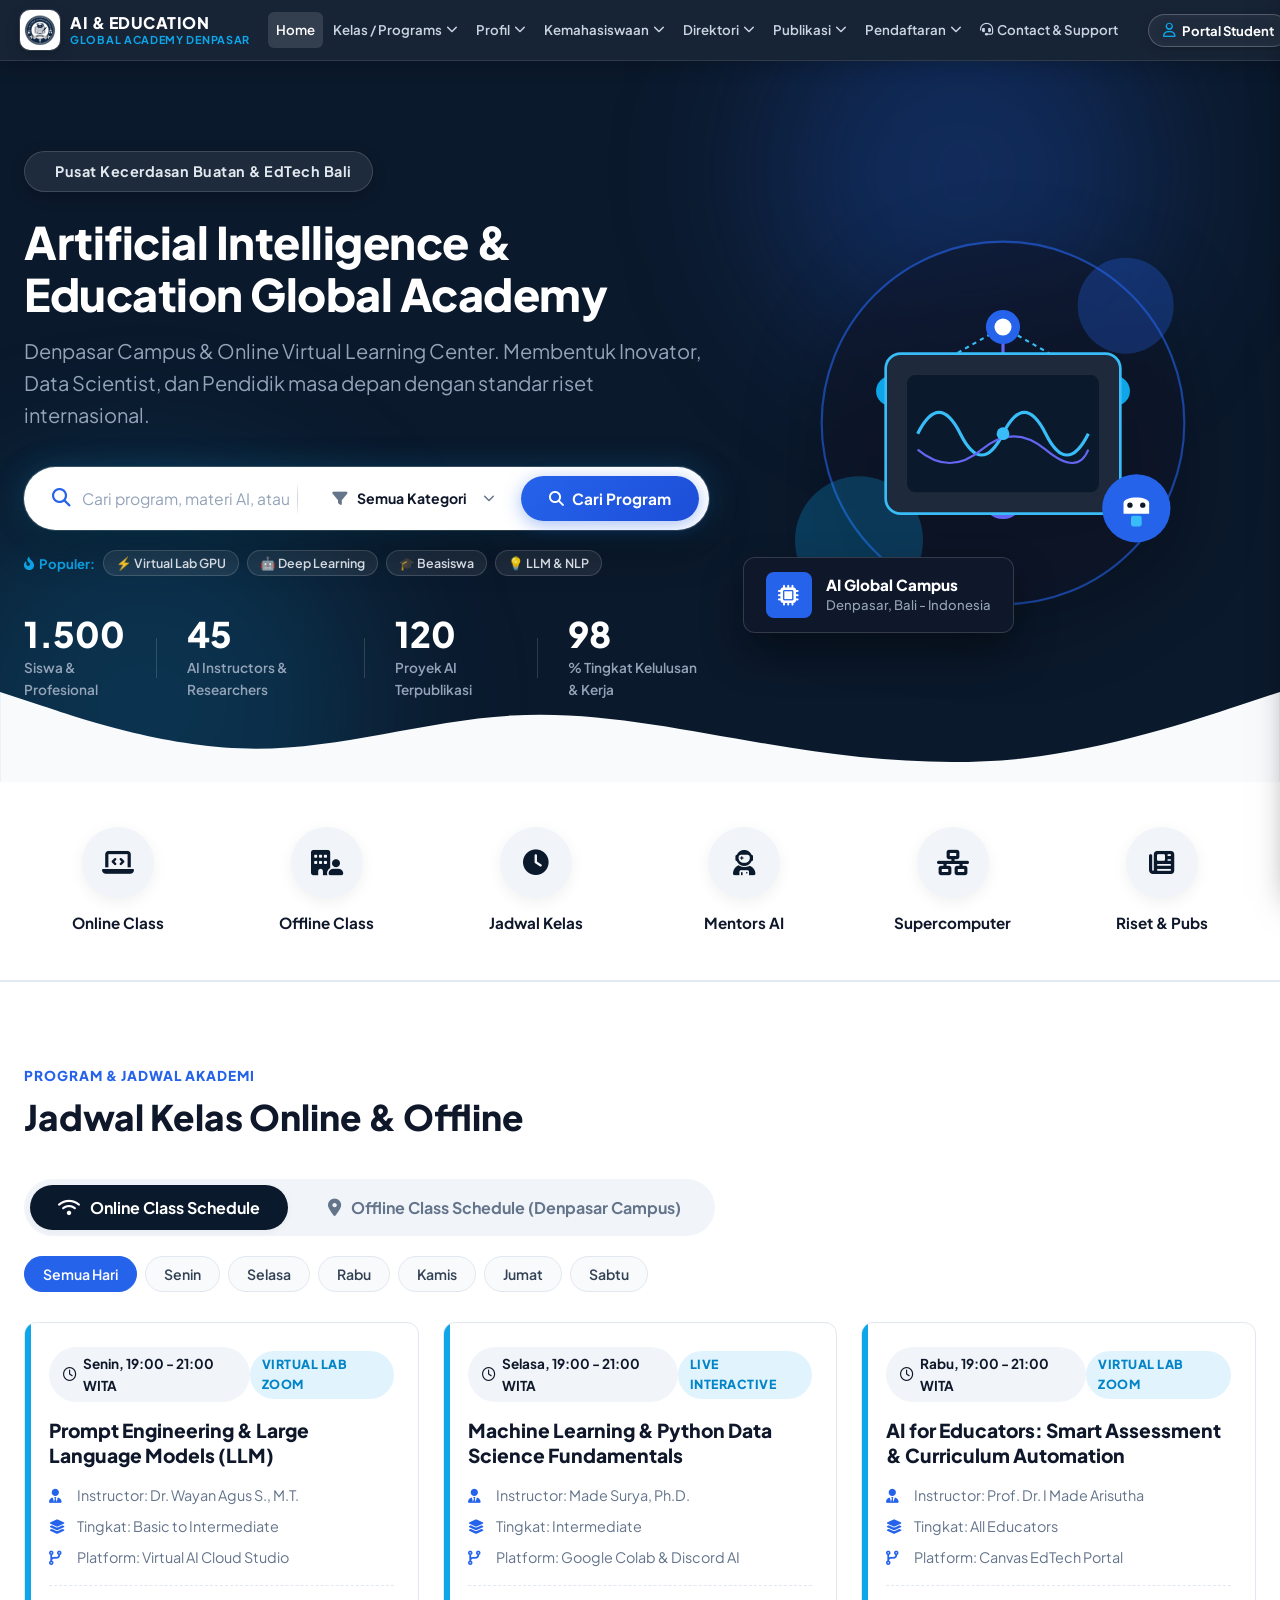
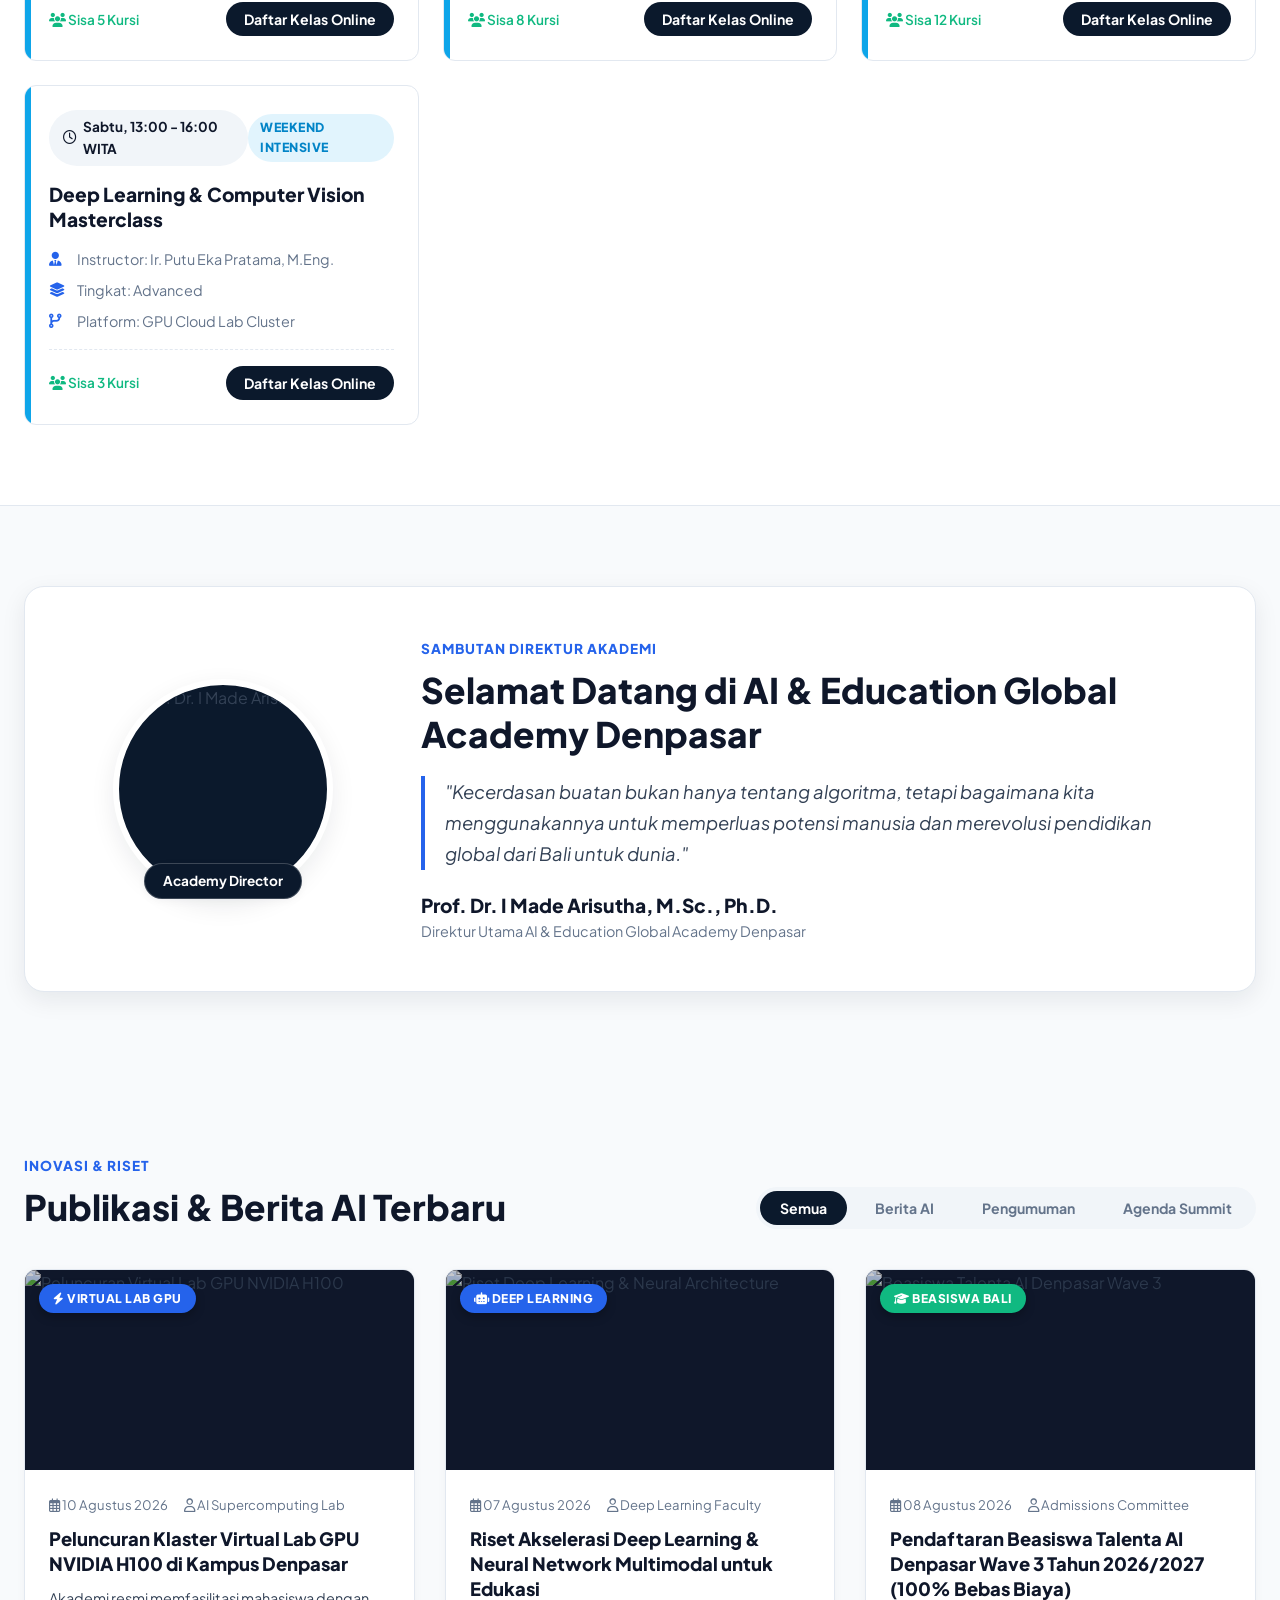
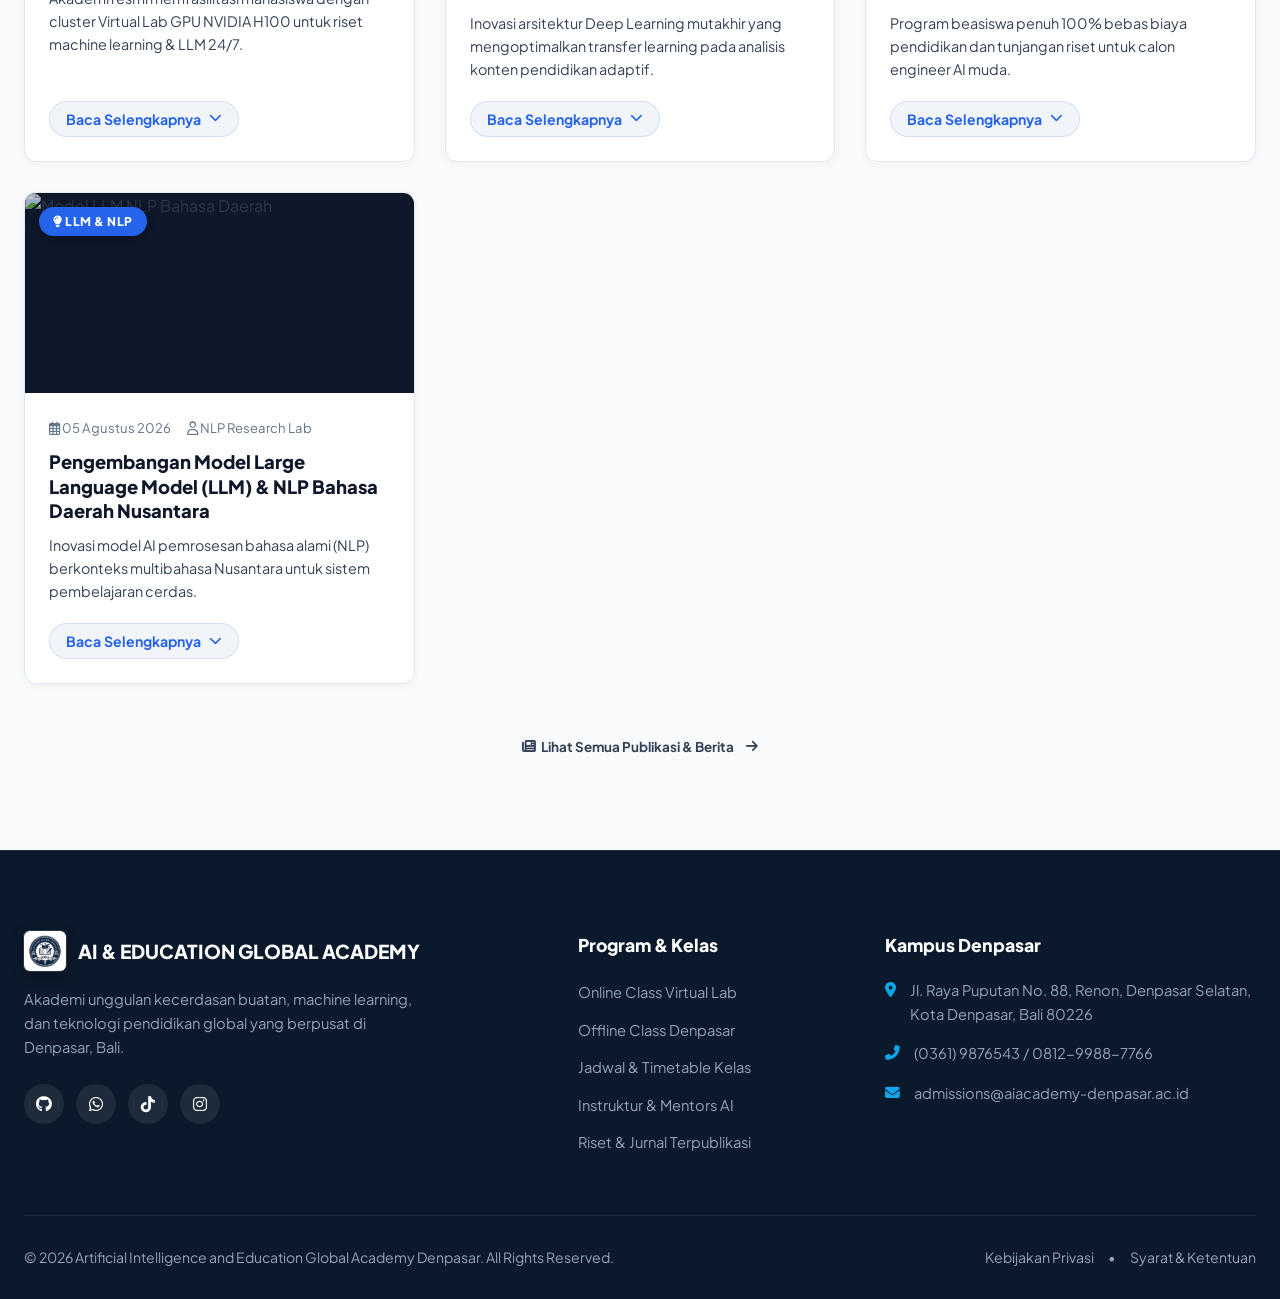
==== commit 365cae00: "Add files via upload" ====
--- a/index.html
+++ b/index.html
@@ -62,15 +62,15 @@
                     </li>
 
                     <li class="nav-item dropdown">
-                        <a href="kesiswaan.html" class="nav-link">Kesiswaan <i class="fas fa-chevron-down dropdown-icon"></i></a>
+                        <a href="kemahasiswaan.html" class="nav-link">Kemahasiswaan <i class="fas fa-chevron-down dropdown-icon"></i></a>
                         <ul class="dropdown-menu">
-                            <li><a href="kesiswaan.html#osis"><i class="fas fa-users"></i> OSIS & MPK</a></li>
-                            <li><a href="kesiswaan.html#ekskul"><i class="fas fa-puzzle-piece"></i> Ekstrakurikuler</a></li>
-                            <li><a href="kesiswaan.html#prestasi"><i class="fas fa-trophy"></i> Prestasi Siswa</a></li>
-                            <li><a href="kesiswaan.html#beasiswa"><i class="fas fa-graduation-cap"></i> Beasiswa</a></li>
-                            <li><a href="kesiswaan.html#bk"><i class="fas fa-hands-helping"></i> Bimbingan Konseling</a></li>
-                            <li><a href="kesiswaan.html#tatatertib"><i class="fas fa-clipboard-list"></i> Tata Tertib</a></li>
-                            <li><a href="kesiswaan.html#unitproduksi"><i class="fas fa-store"></i> Unit Produksi</a></li>
+                            <li><a href="kemahasiswaan.html#bem-dpm"><i class="fas fa-landmark"></i> BEM & DPM / MPM</a></li>
+                            <li><a href="kemahasiswaan.html#ekskul"><i class="fas fa-puzzle-piece"></i> Ekstrakurikuler</a></li>
+                            <li><a href="kemahasiswaan.html#prestasi"><i class="fas fa-trophy"></i> Prestasi Siswa</a></li>
+                            <li><a href="kemahasiswaan.html#beasiswa"><i class="fas fa-graduation-cap"></i> Beasiswa</a></li>
+                            <li><a href="kemahasiswaan.html#bk"><i class="fas fa-hands-helping"></i> Bimbingan Konseling</a></li>
+                            <li><a href="kemahasiswaan.html#tatatertib"><i class="fas fa-clipboard-list"></i> Tata Tertib</a></li>
+                            <li><a href="kemahasiswaan.html#unitproduksi"><i class="fas fa-store"></i> Unit Produksi</a></li>
                         </ul>
                     </li>
 
@@ -165,6 +165,14 @@
                     <div class="search-input-wrap">
                         <i class="fas fa-search search-icon"></i>
                         <input type="text" id="searchInput" placeholder="Cari program, materi AI, atau jadwal kelas..." autocomplete="off">
+                        <!-- Live Search Autocomplete Dropdown -->
+                        <div class="search-autocomplete-dropdown" id="searchAutocompleteDropdown">
+                            <div class="autocomplete-header">
+                                <span><i class="fas fa-sparkles"></i> Rekomendasi & Topik Populer</span>
+                                <span class="autocomplete-hint">Pilih topik atau ketik kata kunci</span>
+                            </div>
+                            <div class="autocomplete-list" id="searchAutocompleteList"></div>
+                        </div>
                     </div>
                     <div class="search-divider"></div>
                     <div class="search-category-wrap">
--- a/style.css
+++ b/style.css
@@ -99,22 +99,22 @@
 }
 
 .navbar-container {
-    max-width: 1400px;
+    max-width: 1440px;
     margin: 0 auto;
-    padding: 12px 24px;
+    padding: 10px 20px;
     display: flex;
     align-items: center;
     justify-content: space-between;
-    gap: 28px;
+    gap: 14px;
 }
 
 .brand-logo {
     display: flex;
     align-items: center;
-    gap: 12px;
+    gap: 10px;
     text-decoration: none;
     flex-shrink: 0;
-    margin-right: 8px;
+    margin-right: 4px;
     transition: transform 0.2s ease;
 }
 
@@ -136,9 +136,9 @@
 }
 
 .brand-logo-img, .logo-img {
-    height: 42px;
-    width: 42px;
-    max-height: 42px;
+    height: 40px;
+    width: 40px;
+    max-height: 40px;
     object-fit: contain;
     border-radius: 10px;
     background: #FFFFFF;
@@ -162,21 +162,21 @@
 }
 
 .brand-title {
-    font-size: 1.05rem;
+    font-size: 1rem;
     font-weight: 800;
     color: #FFFFFF;
-    letter-spacing: 0.6px;
+    letter-spacing: 0.5px;
     line-height: 1.15;
     text-transform: uppercase;
 }
 
 .brand-subtitle {
-    font-size: 0.7rem;
+    font-size: 0.68rem;
     font-weight: 700;
     color: var(--accent-cyan, #38BDF8);
-    letter-spacing: 0.8px;
+    letter-spacing: 0.7px;
     text-transform: uppercase;
-    margin-top: 2px;
+    margin-top: 1px;
 }
 
 /* --- Desktop Nav Links --- */
@@ -189,7 +189,7 @@
 .nav-list {
     display: flex;
     align-items: center;
-    gap: 3px;
+    gap: 2px;
 }
 
 .nav-item {
@@ -199,12 +199,12 @@
 .nav-link {
     display: flex;
     align-items: center;
-    gap: 5px;
-    padding: 8px 10px;
-    font-size: 0.86rem;
+    gap: 4px;
+    padding: 7px 8px;
+    font-size: 0.83rem;
     font-weight: 600;
     color: #CBD5E1;
-    border-radius: 8px;
+    border-radius: 6px;
     white-space: nowrap;
     transition: var(--transition);
 }
@@ -296,38 +296,39 @@
 .nav-actions {
     display: flex;
     align-items: center;
-    gap: 12px;
+    gap: 8px;
     flex-shrink: 0;
-    margin-left: 20px;
+    margin-left: 8px;
 }
 
 .btn {
     display: inline-flex;
     align-items: center;
     justify-content: center;
-    gap: 8px;
-    padding: 9px 20px;
-    font-size: 0.88rem;
+    gap: 6px;
+    padding: 8px 16px;
+    font-size: 0.84rem;
     font-weight: 700;
     border-radius: var(--radius-pill);
     cursor: pointer;
     transition: var(--transition);
     text-decoration: none;
+    white-space: nowrap;
 }
 
 .btn-login {
     background: rgba(255, 255, 255, 0.08);
     color: #FFFFFF;
     border: 1px solid rgba(255, 255, 255, 0.22);
-    padding: 8px 18px;
-    font-size: 0.86rem;
+    padding: 7px 14px;
+    font-size: 0.82rem;
     backdrop-filter: blur(8px);
     box-shadow: 0 2px 10px rgba(0, 0, 0, 0.2);
 }
 
 .btn-login i {
     color: var(--accent-cyan, #38BDF8);
-    font-size: 0.95rem;
+    font-size: 0.9rem;
     transition: transform 0.25s ease;
 }
 
@@ -346,8 +347,8 @@
 .btn-contact, .btn-register-nav {
     background: linear-gradient(135deg, #2563EB 0%, #0EA5E9 100%);
     color: #FFFFFF;
-    padding: 8px 20px;
-    font-size: 0.86rem;
+    padding: 7px 15px;
+    font-size: 0.82rem;
     font-weight: 700;
     border: 1px solid rgba(255, 255, 255, 0.2);
     box-shadow: 0 4px 16px rgba(37, 99, 235, 0.4), inset 0 1px 0 rgba(255, 255, 255, 0.25);
@@ -933,6 +934,241 @@
     color: #FFFFFF;
     transform: translateY(-1px);
     box-shadow: 0 2px 10px rgba(14, 165, 233, 0.3);
+}
+
+/* ==========================================
+   SEARCH AUTOCOMPLETE & AVAILABLE TOPICS DROPDOWN
+   ========================================== */
+.search-input-wrap {
+    position: relative;
+}
+
+.search-autocomplete-dropdown {
+    position: absolute;
+    top: calc(100% + 14px);
+    left: -10px;
+    width: 620px;
+    max-width: calc(100vw - 40px);
+    background: #0B132B;
+    background: linear-gradient(180deg, #0F172A 0%, #0B1120 100%);
+    border: 1px solid rgba(56, 189, 248, 0.35);
+    border-radius: var(--radius-md);
+    box-shadow: 0 24px 60px rgba(0, 0, 0, 0.6), 0 0 35px rgba(14, 165, 233, 0.2), inset 0 1px 0 rgba(255, 255, 255, 0.1);
+    backdrop-filter: blur(20px);
+    -webkit-backdrop-filter: blur(20px);
+    z-index: 1050;
+    padding: 10px;
+    opacity: 0;
+    visibility: hidden;
+    transform: translateY(-8px) scale(0.98);
+    transition: all 0.25s cubic-bezier(0.16, 1, 0.3, 1);
+    pointer-events: none;
+}
+
+.search-autocomplete-dropdown.show {
+    opacity: 1;
+    visibility: visible;
+    transform: translateY(0) scale(1);
+    pointer-events: auto;
+}
+
+.support-search-dropdown {
+    top: calc(100% + 14px);
+    left: 0;
+    width: 100%;
+}
+
+.autocomplete-header {
+    display: flex;
+    justify-content: space-between;
+    align-items: center;
+    padding: 8px 12px 10px 12px;
+    border-bottom: 1px solid rgba(255, 255, 255, 0.08);
+    font-size: 0.76rem;
+    font-weight: 800;
+    text-transform: uppercase;
+    color: #38BDF8;
+    letter-spacing: 0.6px;
+}
+
+.autocomplete-hint {
+    font-size: 0.72rem;
+    color: #64748B;
+    font-weight: 500;
+    text-transform: none;
+    letter-spacing: 0;
+}
+
+.autocomplete-list {
+    display: flex;
+    flex-direction: column;
+    gap: 4px;
+    max-height: 330px;
+    overflow-y: auto;
+    padding: 8px 4px 4px 4px;
+    scrollbar-width: thin;
+    scrollbar-color: rgba(56, 189, 248, 0.3) transparent;
+}
+
+.autocomplete-list::-webkit-scrollbar {
+    width: 6px;
+}
+
+.autocomplete-list::-webkit-scrollbar-thumb {
+    background: rgba(56, 189, 248, 0.25);
+    border-radius: 4px;
+}
+
+.autocomplete-item {
+    display: flex;
+    align-items: center;
+    gap: 12px;
+    padding: 10px 12px;
+    border-radius: var(--radius-sm);
+    text-decoration: none;
+    color: #FFFFFF;
+    background: rgba(255, 255, 255, 0.02);
+    border: 1px solid transparent;
+    transition: all 0.2s cubic-bezier(0.16, 1, 0.3, 1);
+    cursor: pointer;
+}
+
+.autocomplete-item:hover,
+.autocomplete-item.active {
+    background: rgba(37, 99, 235, 0.16);
+    border-color: rgba(56, 189, 248, 0.4);
+    transform: translateX(3px);
+    box-shadow: 0 4px 16px rgba(0, 0, 0, 0.25);
+}
+
+.autocomplete-icon-box {
+    width: 36px;
+    height: 36px;
+    border-radius: 8px;
+    display: flex;
+    align-items: center;
+    justify-content: center;
+    font-size: 1.05rem;
+    flex-shrink: 0;
+    transition: transform 0.2s ease;
+}
+
+.autocomplete-item:hover .autocomplete-icon-box {
+    transform: scale(1.1);
+}
+
+.autocomplete-icon-cyan {
+    background: rgba(56, 189, 248, 0.15);
+    color: #38BDF8;
+}
+
+.autocomplete-icon-blue {
+    background: rgba(37, 99, 235, 0.18);
+    color: #60A5FA;
+}
+
+.autocomplete-icon-purple {
+    background: rgba(168, 85, 247, 0.18);
+    color: #C084FC;
+}
+
+.autocomplete-icon-green {
+    background: rgba(10, 185, 129, 0.18);
+    color: #34D399;
+}
+
+.autocomplete-icon-orange {
+    background: rgba(249, 115, 22, 0.18);
+    color: #FB923C;
+}
+
+.autocomplete-text-wrap {
+    flex: 1;
+    min-width: 0;
+}
+
+.autocomplete-title-row {
+    display: flex;
+    align-items: center;
+    justify-content: space-between;
+    gap: 8px;
+    margin-bottom: 2px;
+}
+
+.autocomplete-title {
+    font-size: 0.88rem;
+    font-weight: 700;
+    color: #FFFFFF;
+    white-space: nowrap;
+    overflow: hidden;
+    text-overflow: ellipsis;
+}
+
+.autocomplete-tag {
+    font-size: 0.68rem;
+    font-weight: 700;
+    padding: 2px 7px;
+    border-radius: 10px;
+    background: rgba(255, 255, 255, 0.08);
+    color: #94A3B8;
+    white-space: nowrap;
+    flex-shrink: 0;
+}
+
+.autocomplete-desc {
+    font-size: 0.76rem;
+    color: #94A3B8;
+    line-height: 1.35;
+    white-space: nowrap;
+    overflow: hidden;
+    text-overflow: ellipsis;
+}
+
+.autocomplete-item:hover .autocomplete-desc {
+    color: #CBD5E1;
+}
+
+.autocomplete-arrow {
+    color: #64748B;
+    font-size: 0.8rem;
+    opacity: 0;
+    transform: translateX(-4px);
+    transition: all 0.2s ease;
+    flex-shrink: 0;
+}
+
+.autocomplete-item:hover .autocomplete-arrow {
+    opacity: 1;
+    transform: translateX(0);
+    color: #38BDF8;
+}
+
+.autocomplete-no-result {
+    padding: 20px 14px;
+    text-align: center;
+    color: #94A3B8;
+    font-size: 0.86rem;
+}
+
+.autocomplete-no-result i {
+    font-size: 1.6rem;
+    color: #64748B;
+    margin-bottom: 8px;
+    display: block;
+}
+
+.autocomplete-highlight {
+    color: #38BDF8;
+    font-weight: 800;
+    text-decoration: underline;
+}
+
+@media (max-width: 768px) {
+    .search-autocomplete-dropdown {
+        left: 0;
+        width: 100%;
+        max-width: 100%;
+    }
 }
 
 /* Stats Counter Row */
@@ -4706,149 +4942,278 @@
     box-shadow: 0 4px 12px rgba(37, 99, 235, 0.25);
 }
 
-/* OSIS Banner Card */
-.osis-banner-card {
+/* ==========================================
+   BEM & DPM / MPM DUAL INSTITUTIONS STYLES
+   ========================================== */
+.org-institutions-grid {
+    display: grid;
+    grid-template-columns: repeat(2, 1fr);
+    gap: 28px;
+}
+
+.org-institution-card {
     background: #0F172A;
+    border-radius: var(--radius-lg);
+    padding: 32px 28px;
+    color: #FFFFFF;
+    display: flex;
+    flex-direction: column;
+    position: relative;
+    box-shadow: 0 16px 40px rgba(0, 0, 0, 0.22);
+    transition: var(--transition);
+}
+
+.org-institution-card.bem-card {
+    border: 1.5px solid rgba(56, 189, 248, 0.35);
+    background: linear-gradient(180deg, #0F172A 0%, #0c162d 100%);
+}
+
+.org-institution-card.dpm-card {
+    border: 1.5px solid rgba(168, 85, 247, 0.35);
+    background: linear-gradient(180deg, #0F172A 0%, #170f2d 100%);
+}
+
+.org-institution-card:hover {
+    transform: translateY(-4px);
+}
+
+.org-institution-card.bem-card:hover {
+    box-shadow: 0 20px 45px rgba(14, 165, 233, 0.2);
+    border-color: #38BDF8;
+}
+
+.org-institution-card.dpm-card:hover {
+    box-shadow: 0 20px 45px rgba(168, 85, 247, 0.2);
+    border-color: #C084FC;
+}
+
+.org-card-topbar {
+    display: flex;
+    justify-content: space-between;
+    align-items: center;
+    margin-bottom: 20px;
+    flex-wrap: wrap;
+    gap: 10px;
+}
+
+.org-badge {
+    display: inline-flex;
+    align-items: center;
+    gap: 6px;
+    padding: 5px 12px;
+    border-radius: var(--radius-pill);
+    font-size: 0.76rem;
+    font-weight: 800;
+    text-transform: uppercase;
+}
+
+.badge-bem {
+    background: rgba(14, 165, 233, 0.15);
+    color: #38BDF8;
+    border: 1px solid rgba(56, 189, 248, 0.4);
+}
+
+.badge-dpm {
+    background: rgba(168, 85, 247, 0.15);
+    color: #C084FC;
+    border: 1px solid rgba(168, 85, 247, 0.4);
+}
+
+.org-period {
+    font-size: 0.78rem;
+    color: #94A3B8;
+    font-weight: 600;
+}
+
+.org-header-content {
+    display: flex;
+    align-items: flex-start;
+    gap: 16px;
+    margin-bottom: 24px;
+}
+
+.org-icon-large {
+    width: 52px;
+    height: 52px;
+    border-radius: var(--radius-sm);
+    display: flex;
+    align-items: center;
+    justify-content: center;
+    font-size: 1.4rem;
+    flex-shrink: 0;
+}
+
+.bem-card .org-icon-large {
+    background: rgba(14, 165, 233, 0.15);
+    color: #38BDF8;
     border: 1px solid rgba(56, 189, 248, 0.3);
-    border-radius: var(--radius-lg);
-    box-shadow: 0 16px 40px rgba(0, 0, 0, 0.25);
-    display: grid;
-    grid-template-columns: 1.3fr 1fr;
-    gap: 32px;
-    padding: 36px;
-    color: #FFFFFF;
-}
-
-.osis-badge {
-    display: inline-flex;
+}
+
+.dpm-card .org-icon-large {
+    background: rgba(168, 85, 247, 0.15);
+    color: #C084FC;
+    border: 1px solid rgba(168, 85, 247, 0.3);
+}
+
+.org-title {
+    font-size: 1.25rem;
+    font-weight: 800;
+    color: #FFFFFF;
+    margin: 0 0 6px 0;
+    line-height: 1.3;
+}
+
+.org-role-desc {
+    font-size: 0.84rem;
+    color: #94A3B8;
+    line-height: 1.5;
+    margin: 0;
+}
+
+.org-pillars-box {
+    background: rgba(255, 255, 255, 0.03);
+    border: 1px solid rgba(255, 255, 255, 0.07);
+    border-radius: var(--radius-md);
+    padding: 18px 20px;
+    margin-bottom: 24px;
+}
+
+.pillars-title {
+    font-size: 0.88rem;
+    font-weight: 800;
+    color: #F8FAFC;
+    margin: 0 0 14px 0;
+    display: flex;
     align-items: center;
     gap: 8px;
-    background: rgba(245, 158, 11, 0.15);
-    color: #FBBF24;
-    border: 1px solid rgba(245, 158, 11, 0.35);
-    padding: 6px 14px;
-    border-radius: var(--radius-pill);
-    font-size: 0.8rem;
-    font-weight: 800;
-    margin-bottom: 14px;
-}
-
-.osis-title {
-    font-size: 1.6rem;
-    font-weight: 800;
-    color: #FFFFFF;
-    line-height: 1.3;
-    margin-bottom: 14px;
-}
-
-.osis-desc {
-    color: #94A3B8;
-    font-size: 0.92rem;
-    line-height: 1.6;
-    margin-bottom: 24px;
-}
-
-.osis-highlights-grid {
+}
+
+.bem-card .pillars-title i { color: #38BDF8; }
+.dpm-card .pillars-title i { color: #C084FC; }
+
+.org-proker-grid {
     display: flex;
     flex-direction: column;
-    gap: 16px;
-}
-
-.osis-highlight-item {
+    gap: 12px;
+}
+
+.proker-item {
     display: flex;
     align-items: flex-start;
-    gap: 14px;
-    background: rgba(255, 255, 255, 0.04);
-    border: 1px solid rgba(255, 255, 255, 0.08);
-    padding: 14px 18px;
-    border-radius: var(--radius-md);
-}
-
-.osis-highlight-item i {
+    gap: 12px;
+    background: rgba(255, 255, 255, 0.03);
+    border: 1px solid rgba(255, 255, 255, 0.05);
+    padding: 10px 14px;
+    border-radius: var(--radius-sm);
+}
+
+.bem-card .proker-item i {
     color: #38BDF8;
-    font-size: 1.3rem;
+    font-size: 1rem;
     margin-top: 2px;
 }
 
-.osis-highlight-item h4 {
-    font-size: 0.95rem;
-    font-weight: 700;
-    color: #FFFFFF;
-    margin-bottom: 4px;
-}
-
-.osis-highlight-item p {
-    font-size: 0.82rem;
+.dpm-card .proker-item i {
+    color: #C084FC;
+    font-size: 1rem;
+    margin-top: 2px;
+}
+
+.proker-item h5 {
+    font-size: 0.88rem;
+    font-weight: 700;
+    color: #FFFFFF;
+    margin: 0 0 2px 0;
+}
+
+.proker-item p {
+    font-size: 0.78rem;
     color: #94A3B8;
     line-height: 1.4;
     margin: 0;
 }
 
-.osis-structure-col {
-    background: rgba(255, 255, 255, 0.03);
-    border: 1px solid rgba(255, 255, 255, 0.08);
-    border-radius: var(--radius-md);
-    padding: 24px;
-}
-
-.structure-card-header h4 {
-    font-size: 1.1rem;
+.org-leadership-panel {
+    border-top: 1px solid rgba(255, 255, 255, 0.08);
+    padding-top: 18px;
+    margin-top: auto;
+}
+
+.leadership-title {
+    font-size: 0.88rem;
     font-weight: 800;
-    color: #38BDF8;
-    margin-bottom: 18px;
+    color: #F8FAFC;
+    margin: 0 0 12px 0;
     display: flex;
     align-items: center;
     gap: 8px;
 }
 
-.structure-list {
-    display: flex;
-    flex-direction: column;
-    gap: 14px;
-}
-
-.structure-item {
-    display: flex;
-    align-items: center;
-    gap: 14px;
-    padding: 12px 14px;
+.bem-card .leadership-title i { color: #38BDF8; }
+.dpm-card .leadership-title i { color: #C084FC; }
+
+.leadership-members-grid {
+    display: grid;
+    grid-template-columns: repeat(2, 1fr);
+    gap: 10px;
+}
+
+.leader-chip {
+    display: flex;
+    align-items: center;
+    gap: 10px;
     background: rgba(255, 255, 255, 0.04);
+    border: 1px solid rgba(255, 255, 255, 0.06);
+    padding: 10px 12px;
     border-radius: var(--radius-sm);
-    border: 1px solid rgba(255, 255, 255, 0.05);
-}
-
-.structure-avatar {
-    width: 42px;
-    height: 42px;
+}
+
+.leader-avatar {
+    width: 36px;
+    height: 36px;
     border-radius: 50%;
-    background: linear-gradient(135deg, var(--primary-blue), #60A5FA);
+    background: linear-gradient(135deg, #0284C7, #38BDF8);
     display: flex;
     align-items: center;
     justify-content: center;
     color: #FFFFFF;
-    font-size: 1.1rem;
+    font-size: 0.95rem;
     flex-shrink: 0;
 }
 
-.structure-role {
-    font-size: 0.75rem;
+.leader-avatar.avatar-purple {
+    background: linear-gradient(135deg, #7E22CE, #C084FC);
+}
+
+.leader-role {
+    font-size: 0.68rem;
     font-weight: 800;
     text-transform: uppercase;
-    color: #38BDF8;
+    color: #94A3B8;
     display: block;
-    margin-bottom: 2px;
-}
-
-.structure-info h5 {
-    font-size: 0.92rem;
-    font-weight: 700;
-    color: #FFFFFF;
-    margin-bottom: 2px;
-}
-
-.structure-prog {
-    font-size: 0.75rem;
-    color: #94A3B8;
+    line-height: 1.2;
+}
+
+.leader-name {
+    font-size: 0.84rem;
+    color: #FFFFFF;
+    display: block;
+    line-height: 1.25;
+}
+
+.leader-dept {
+    font-size: 0.7rem;
+    color: #64748B;
+    display: block;
+}
+
+@media (max-width: 992px) {
+    .org-institutions-grid {
+        grid-template-columns: 1fr;
+    }
+    .leadership-members-grid {
+        grid-template-columns: 1fr;
+    }
 }
 
 /* Ekskul Grid */
@@ -5370,4 +5735,249 @@
     .bk-wrapper-card {
         grid-template-columns: 1fr;
     }
+}
+
+/* ==========================================
+   TATA TERTIB & RULES ACCORDION STYLES
+   ========================================== */
+.rules-accordion-container {
+    display: flex;
+    flex-direction: column;
+    gap: 18px;
+    max-width: 980px;
+    margin: 0 auto;
+}
+
+.rules-card {
+    background: #FFFFFF;
+    border: 1.5px solid var(--border-color);
+    border-radius: var(--radius-md);
+    box-shadow: 0 4px 15px rgba(0, 0, 0, 0.03);
+    transition: all 0.3s cubic-bezier(0.16, 1, 0.3, 1);
+    overflow: hidden;
+}
+
+.rules-card:hover {
+    border-color: #93C5FD;
+    box-shadow: 0 8px 24px rgba(37, 99, 235, 0.08);
+}
+
+.rules-card.active {
+    border-color: var(--primary-blue);
+    box-shadow: 0 12px 32px rgba(37, 99, 235, 0.12);
+}
+
+.rules-card-header {
+    display: flex;
+    justify-content: space-between;
+    align-items: center;
+    padding: 22px 24px;
+    cursor: pointer;
+    user-select: none;
+    background: #FAFAFA;
+    transition: background 0.25s ease;
+    gap: 16px;
+}
+
+.rules-card.active .rules-card-header {
+    background: #FFFFFF;
+    border-bottom: 1px solid rgba(0, 0, 0, 0.06);
+}
+
+.rules-title-wrap {
+    display: flex;
+    align-items: center;
+    gap: 18px;
+    flex: 1;
+}
+
+.rules-icon-box {
+    width: 50px;
+    height: 50px;
+    border-radius: var(--radius-sm);
+    display: flex;
+    align-items: center;
+    justify-content: center;
+    font-size: 1.35rem;
+    flex-shrink: 0;
+}
+
+.rules-icon-box.icon-cyan {
+    background: rgba(14, 165, 233, 0.12);
+    color: #0284C7;
+    border: 1px solid rgba(14, 165, 233, 0.3);
+}
+
+.rules-icon-box.icon-purple {
+    background: rgba(147, 51, 234, 0.12);
+    color: #7E22CE;
+    border: 1px solid rgba(147, 51, 234, 0.3);
+}
+
+.rules-icon-box.icon-blue {
+    background: rgba(37, 99, 235, 0.12);
+    color: #2563EB;
+    border: 1px solid rgba(37, 99, 235, 0.3);
+}
+
+.rules-icon-box.icon-green {
+    background: rgba(16, 185, 129, 0.12);
+    color: #059669;
+    border: 1px solid rgba(16, 185, 129, 0.3);
+}
+
+.rules-title-text {
+    flex: 1;
+}
+
+.rules-tag-badge {
+    font-size: 0.72rem;
+    font-weight: 800;
+    text-transform: uppercase;
+    color: var(--primary-blue);
+    letter-spacing: 0.5px;
+    margin-bottom: 4px;
+    display: block;
+}
+
+.rules-title {
+    font-size: 1.15rem;
+    font-weight: 800;
+    color: var(--text-dark);
+    margin: 0 0 4px 0;
+    line-height: 1.35;
+}
+
+.rules-subtitle {
+    font-size: 0.85rem;
+    color: var(--text-muted);
+    margin: 0;
+    line-height: 1.45;
+}
+
+.rules-toggle-btn {
+    width: 38px;
+    height: 38px;
+    border-radius: 50%;
+    background: #FFFFFF;
+    border: 1px solid var(--border-color);
+    display: flex;
+    align-items: center;
+    justify-content: center;
+    color: var(--text-muted);
+    cursor: pointer;
+    flex-shrink: 0;
+    transition: all 0.3s cubic-bezier(0.16, 1, 0.3, 1);
+    font-size: 0.9rem;
+}
+
+.rules-card.active .rules-toggle-btn {
+    background: var(--primary-blue);
+    color: #FFFFFF;
+    border-color: var(--primary-blue);
+    transform: rotate(180deg);
+}
+
+.rules-card-body {
+    display: none;
+    padding: 24px 26px 28px 26px;
+    background: #FFFFFF;
+}
+
+.rules-card.active .rules-card-body {
+    display: block;
+    animation: fadeIn 0.3s ease;
+}
+
+.rules-intro-box {
+    display: flex;
+    align-items: flex-start;
+    gap: 12px;
+    background: var(--bg-light);
+    border-left: 3.5px solid var(--primary-blue);
+    padding: 14px 18px;
+    border-radius: 6px;
+    margin-bottom: 20px;
+    font-size: 0.88rem;
+    color: var(--text-dark);
+    line-height: 1.5;
+}
+
+.rules-intro-box i {
+    color: var(--primary-blue);
+    font-size: 1rem;
+    margin-top: 2px;
+    flex-shrink: 0;
+}
+
+.rules-list {
+    list-style: none;
+    padding: 0;
+    margin: 0;
+    display: flex;
+    flex-direction: column;
+    gap: 14px;
+}
+
+.rule-item {
+    display: flex;
+    align-items: flex-start;
+    gap: 14px;
+    padding: 14px 18px;
+    border-radius: var(--radius-sm);
+    border: 1px solid var(--border-color);
+    background: #FFFFFF;
+    font-size: 0.88rem;
+    line-height: 1.55;
+    transition: var(--transition);
+}
+
+.rule-item.rule-allowed {
+    background: rgba(16, 185, 129, 0.03);
+    border-color: rgba(16, 185, 129, 0.25);
+}
+
+.rule-item.rule-allowed .rule-status-icon {
+    color: #10B981;
+    font-size: 1.2rem;
+    margin-top: 2px;
+    flex-shrink: 0;
+}
+
+.rule-item.rule-forbidden {
+    background: rgba(239, 68, 68, 0.04);
+    border-color: rgba(239, 68, 68, 0.3);
+}
+
+.rule-item.rule-forbidden .rule-status-icon {
+    color: #EF4444;
+    font-size: 1.2rem;
+    margin-top: 2px;
+    flex-shrink: 0;
+}
+
+.rule-item strong {
+    display: block;
+    color: var(--text-dark);
+    margin-bottom: 2px;
+    font-weight: 700;
+}
+
+.rule-item span {
+    color: #475569;
+}
+
+@media (max-width: 768px) {
+    .rules-card-header {
+        padding: 18px 16px;
+    }
+    .rules-title-wrap {
+        gap: 12px;
+    }
+    .rules-title {
+        font-size: 1rem;
+    }
+    .rules-card-body {
+        padding: 18px 16px;
+    }
 }
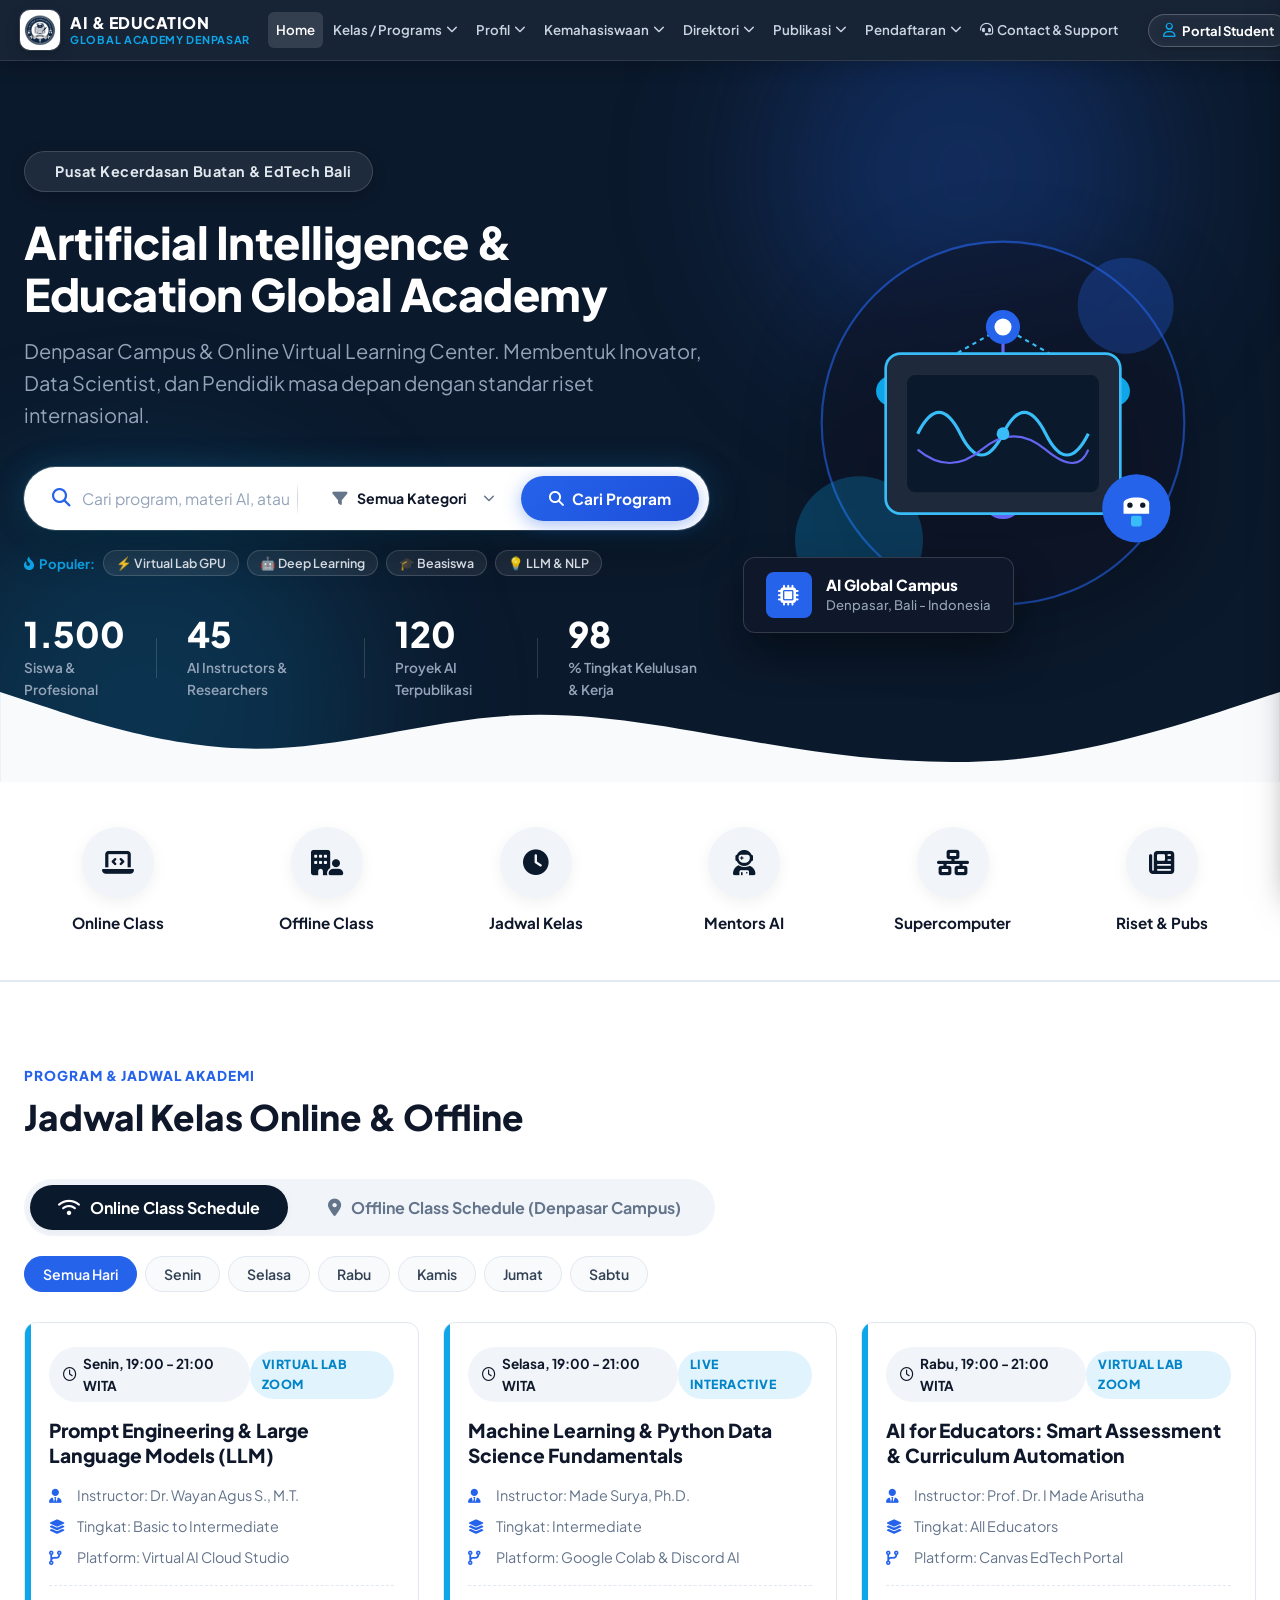
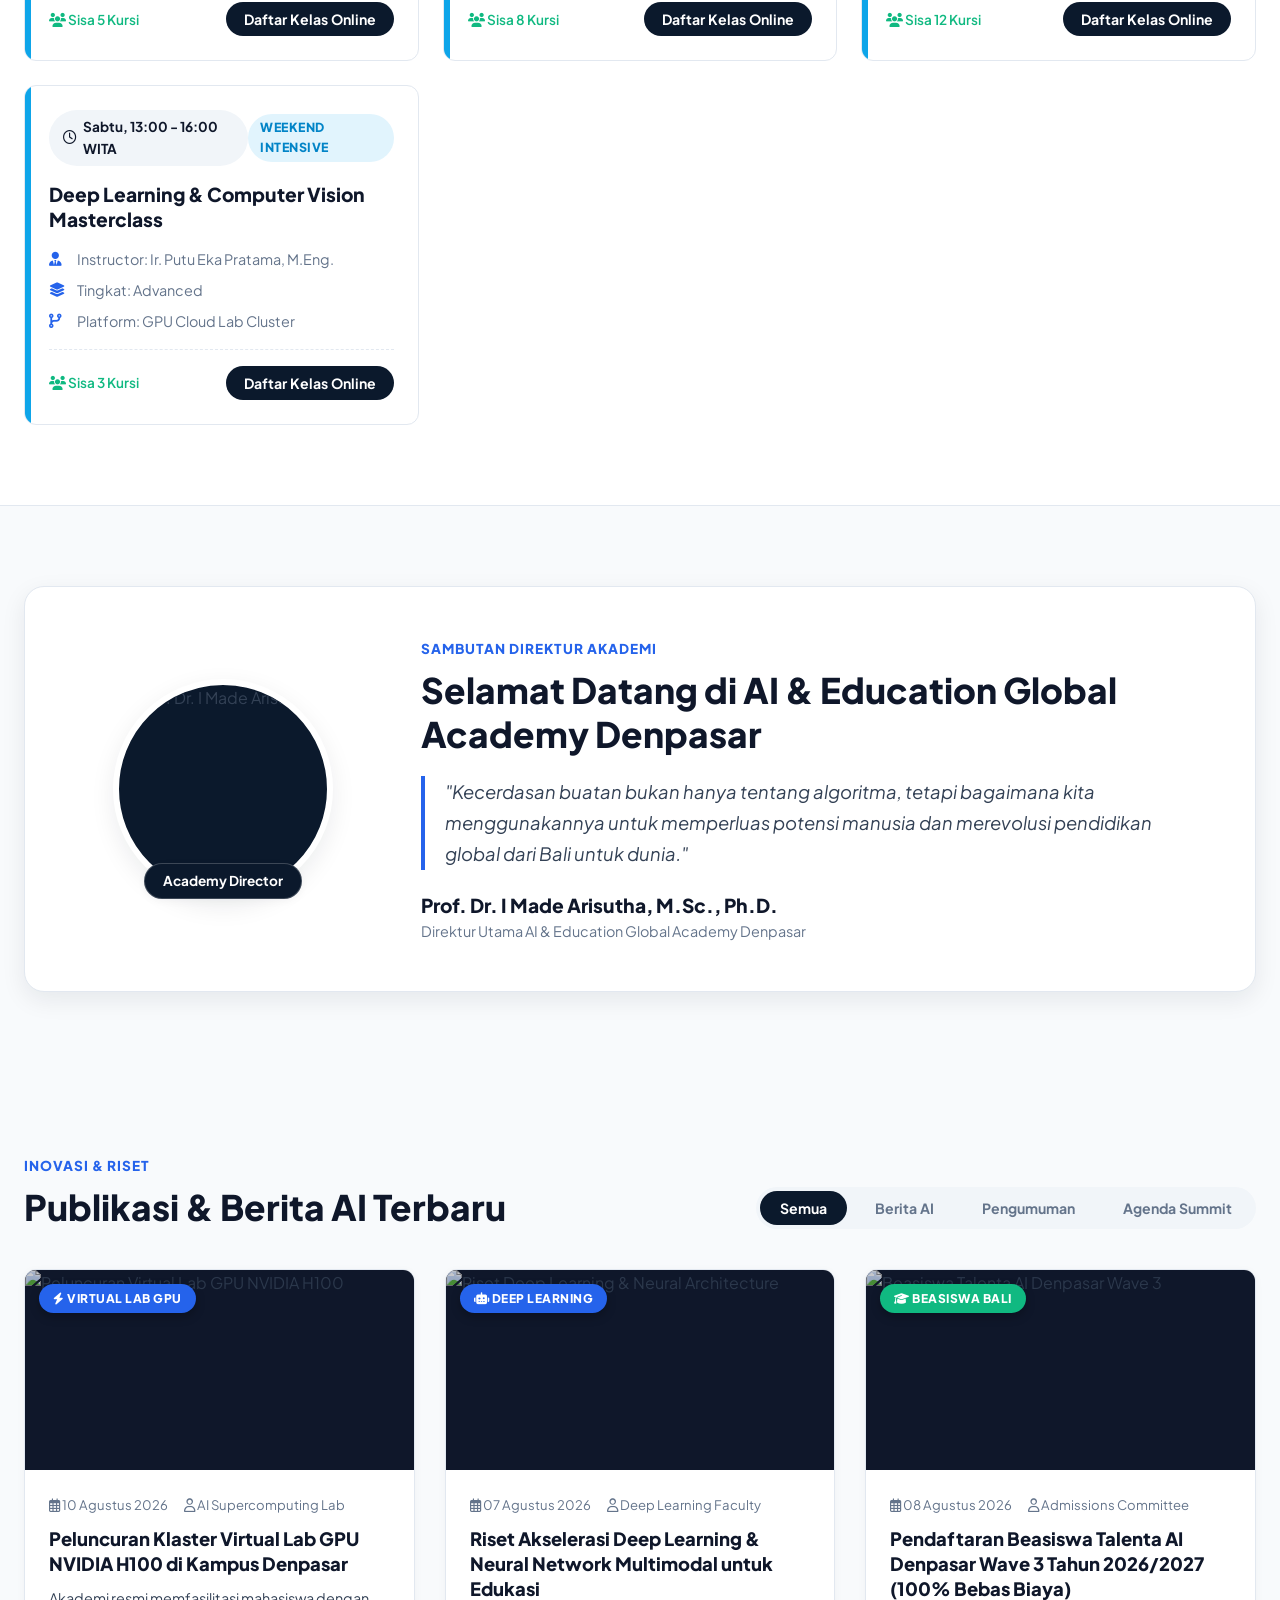
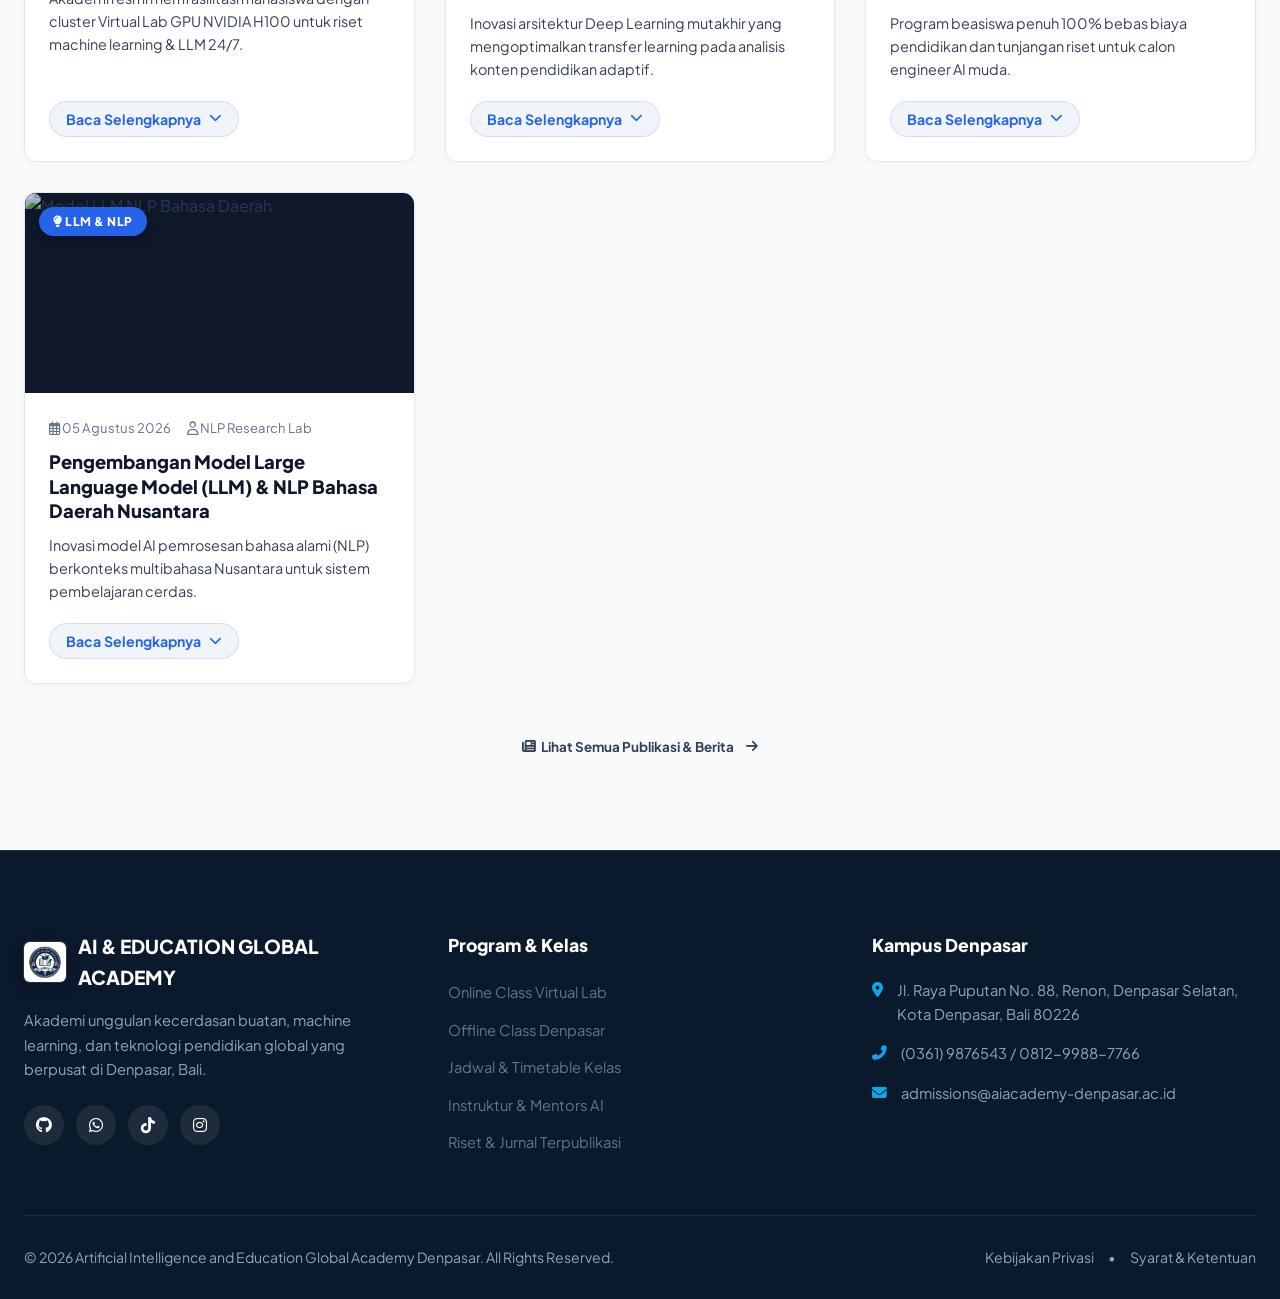
==== commit 4c526d4f: "Add files via upload" ====
--- a/index.html
+++ b/index.html
@@ -65,7 +65,7 @@
                         <a href="kemahasiswaan.html" class="nav-link">Kemahasiswaan <i class="fas fa-chevron-down dropdown-icon"></i></a>
                         <ul class="dropdown-menu">
                             <li><a href="kemahasiswaan.html#bem-dpm"><i class="fas fa-landmark"></i> BEM & DPM / MPM</a></li>
-                            <li><a href="kemahasiswaan.html#ekskul"><i class="fas fa-puzzle-piece"></i> Ekstrakurikuler</a></li>
+                            <li><a href="kemahasiswaan.html#ukm"><i class="fas fa-users"></i> UKM (Unit Kegiatan Mahasiswa)</a></li>
                             <li><a href="kemahasiswaan.html#prestasi"><i class="fas fa-trophy"></i> Prestasi Siswa</a></li>
                             <li><a href="kemahasiswaan.html#beasiswa"><i class="fas fa-graduation-cap"></i> Beasiswa</a></li>
                             <li><a href="kemahasiswaan.html#bk"><i class="fas fa-hands-helping"></i> Bimbingan Konseling</a></li>
@@ -689,10 +689,10 @@
                         Akademi unggulan kecerdasan buatan, machine learning, dan teknologi pendidikan global yang berpusat di Denpasar, Bali.
                     </p>
                     <div class="social-links">
-                        <a href="https://github.com" target="_blank" rel="noopener noreferrer" aria-label="GitHub"><i class="fab fa-github"></i></a>
-                        <a href="https://wa.me/6281299887766" target="_blank" rel="noopener noreferrer" aria-label="WhatsApp"><i class="fab fa-whatsapp"></i></a>
-                        <a href="https://tiktok.com" target="_blank" rel="noopener noreferrer" aria-label="TikTok"><i class="fab fa-tiktok"></i></a>
-                        <a href="https://instagram.com" target="_blank" rel="noopener noreferrer" aria-label="Instagram"><i class="fab fa-instagram"></i></a>
+                        <a href="https://github.com/gusmang-coder" target="_blank" rel="noopener noreferrer" aria-label="GitHub"><i class="fab fa-github"></i></a>
+                        <a href="https://wa.me/6281932788177" target="_blank" rel="noopener noreferrer" aria-label="WhatsApp"><i class="fab fa-whatsapp"></i></a>
+                        <a href="https://www.tiktok.com/@itsbrodamnbruh?_r=1&_t=ZS-99PWqkb6e4G" target="_blank" rel="noopener noreferrer" aria-label="TikTok"><i class="fab fa-tiktok"></i></a>
+                        <a href="https://www.instagram.com/mikeythefemboy5?igsi=emJxd2kyZnk3MDl4&utm_source=qr" target="_blank" rel="noopener noreferrer" aria-label="Instagram"><i class="fab fa-instagram"></i></a>
                     </div>
                 </div>
 
--- a/style.css
+++ b/style.css
@@ -1861,20 +1861,26 @@
     transform: translateY(2px);
 }
 
-/* Publication Expanded Card Accordion */
-.news-card.expanded {
+/* Publication & UKM Expanded Card Accordion */
+.news-card.expanded,
+.ekskul-card.expanded,
+.ukm-card.expanded {
     border-color: var(--primary-blue);
     box-shadow: 0 16px 36px rgba(37, 99, 235, 0.15);
     background: #FFFFFF;
 }
 
-.news-card.expanded .read-more-btn {
+.news-card.expanded .read-more-btn,
+.ekskul-card.expanded .read-more-btn,
+.ukm-card.expanded .read-more-btn {
     background: var(--primary-dark);
     color: #FFFFFF;
     border-color: var(--primary-dark);
 }
 
-.news-card.expanded .read-more-btn .dropdown-arrow {
+.news-card.expanded .read-more-btn .dropdown-arrow,
+.ekskul-card.expanded .read-more-btn .dropdown-arrow,
+.ukm-card.expanded .read-more-btn .dropdown-arrow {
     transform: rotate(180deg) !important;
 }
 
@@ -1888,7 +1894,9 @@
     line-height: 1.65;
 }
 
-.news-card.expanded .news-full-details {
+.news-card.expanded .news-full-details,
+.ekskul-card.expanded .news-full-details,
+.ukm-card.expanded .news-full-details {
     max-height: 1400px;
     opacity: 1;
     margin-top: 18px;
@@ -1979,8 +1987,8 @@
 
 .footer-grid {
     display: grid;
-    grid-template-columns: 2fr 1fr 1.5fr;
-    gap: 60px;
+    grid-template-columns: repeat(auto-fit, minmax(220px, 1fr));
+    gap: 40px;
     margin-bottom: 60px;
 }
 
@@ -2044,35 +2052,52 @@
     margin-bottom: 20px;
 }
 
-.footer-menu {
+.footer-menu,
+.footer-links-list {
     display: flex;
     flex-direction: column;
     gap: 12px;
-}
-
-.footer-menu a {
+    list-style: none;
+    padding: 0;
+    margin: 0;
+}
+
+.footer-menu a,
+.footer-links-list a {
     font-size: 0.92rem;
-}
-
-.footer-menu a:hover {
+    color: var(--text-muted, #94A3B8);
+    text-decoration: none;
+    transition: all 0.2s ease;
+    display: inline-flex;
+    align-items: center;
+}
+
+.footer-menu a:hover,
+.footer-links-list a:hover {
     color: #FFFFFF;
     padding-left: 6px;
 }
 
-.contact-info-list {
+.contact-info-list,
+.footer-contact-list {
     display: flex;
     flex-direction: column;
     gap: 16px;
-}
-
-.contact-info-list li {
+    list-style: none;
+    padding: 0;
+    margin: 0;
+}
+
+.contact-info-list li,
+.footer-contact-list li {
     display: flex;
     gap: 14px;
     font-size: 0.92rem;
     align-items: flex-start;
 }
 
-.contact-info-list i {
+.contact-info-list i,
+.footer-contact-list i {
     color: var(--accent-cyan);
     margin-top: 4px;
 }
@@ -5216,13 +5241,16 @@
     }
 }
 
-/* Ekskul Grid */
+/* UKM / Ekskul Grid */
+.ukm-grid,
 .ekskul-grid {
     display: grid;
     grid-template-columns: repeat(auto-fill, minmax(340px, 1fr));
     gap: 24px;
-}
-
+    align-items: start;
+}
+
+.ukm-card,
 .ekskul-card {
     background: #FFFFFF;
     border: 1.5px solid var(--border-color);
@@ -5232,14 +5260,17 @@
     flex-direction: column;
     transition: var(--transition);
     position: relative;
-}
-
+    height: fit-content;
+}
+
+.ukm-card:hover,
 .ekskul-card:hover {
     transform: translateY(-5px);
     border-color: var(--primary-blue);
     box-shadow: var(--shadow-lg);
 }
 
+.ukm-badge,
 .ekskul-badge {
     position: absolute;
     top: 20px;
@@ -5254,6 +5285,7 @@
 .badge-cyan { background: rgba(14, 165, 233, 0.12); color: #0284C7; }
 .badge-purple { background: rgba(147, 51, 234, 0.12); color: #7E22CE; }
 
+.ukm-icon-box,
 .ekskul-icon-box {
     width: 52px;
     height: 52px;
@@ -5268,6 +5300,7 @@
     margin-bottom: 18px;
 }
 
+.ukm-title,
 .ekskul-title {
     font-size: 1.15rem;
     font-weight: 800;
@@ -5276,6 +5309,7 @@
     line-height: 1.35;
 }
 
+.ukm-desc,
 .ekskul-desc {
     font-size: 0.88rem;
     color: var(--text-muted);
@@ -5284,6 +5318,7 @@
     flex-grow: 1;
 }
 
+.ukm-meta,
 .ekskul-meta {
     display: flex;
     flex-direction: column;
@@ -5296,12 +5331,14 @@
     border-radius: var(--radius-sm);
 }
 
+.ukm-meta span,
 .ekskul-meta span {
     display: flex;
     align-items: center;
     gap: 8px;
 }
 
+.ukm-meta i,
 .ekskul-meta i {
     color: var(--primary-blue);
 }
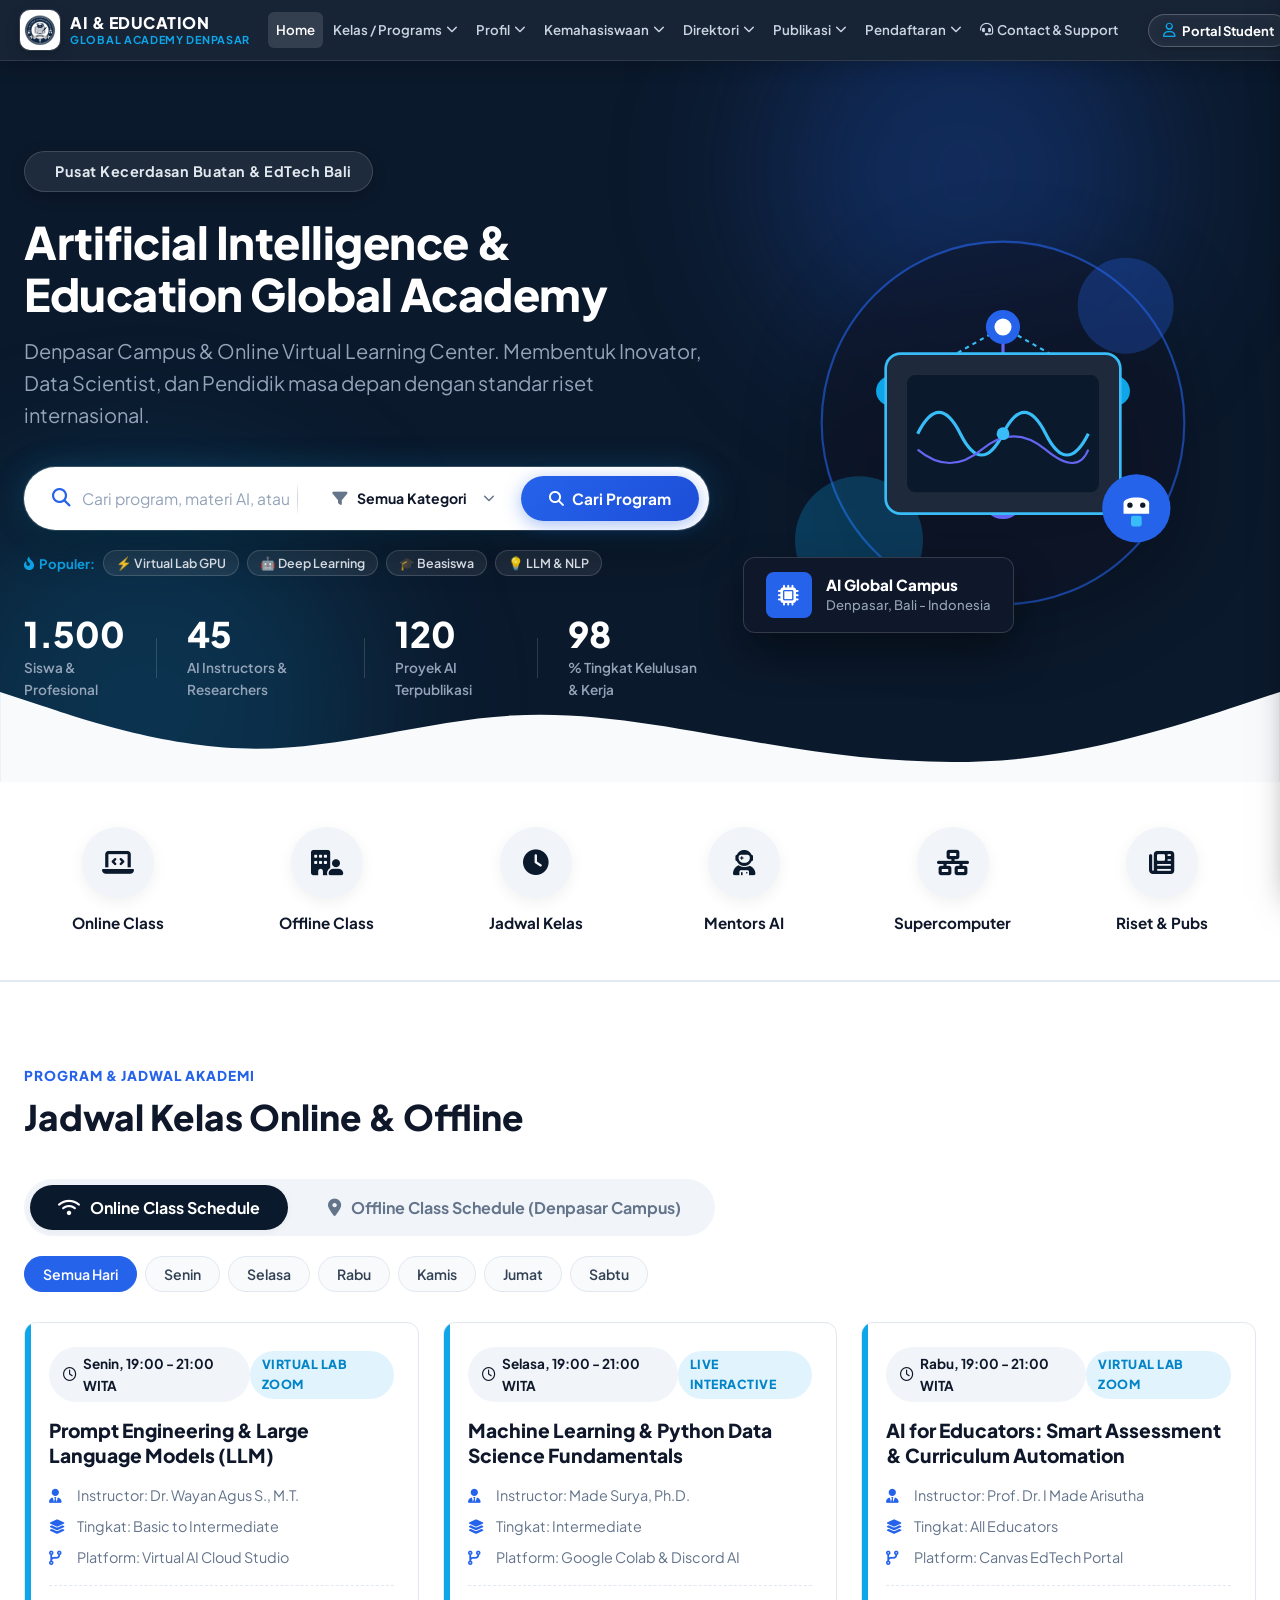
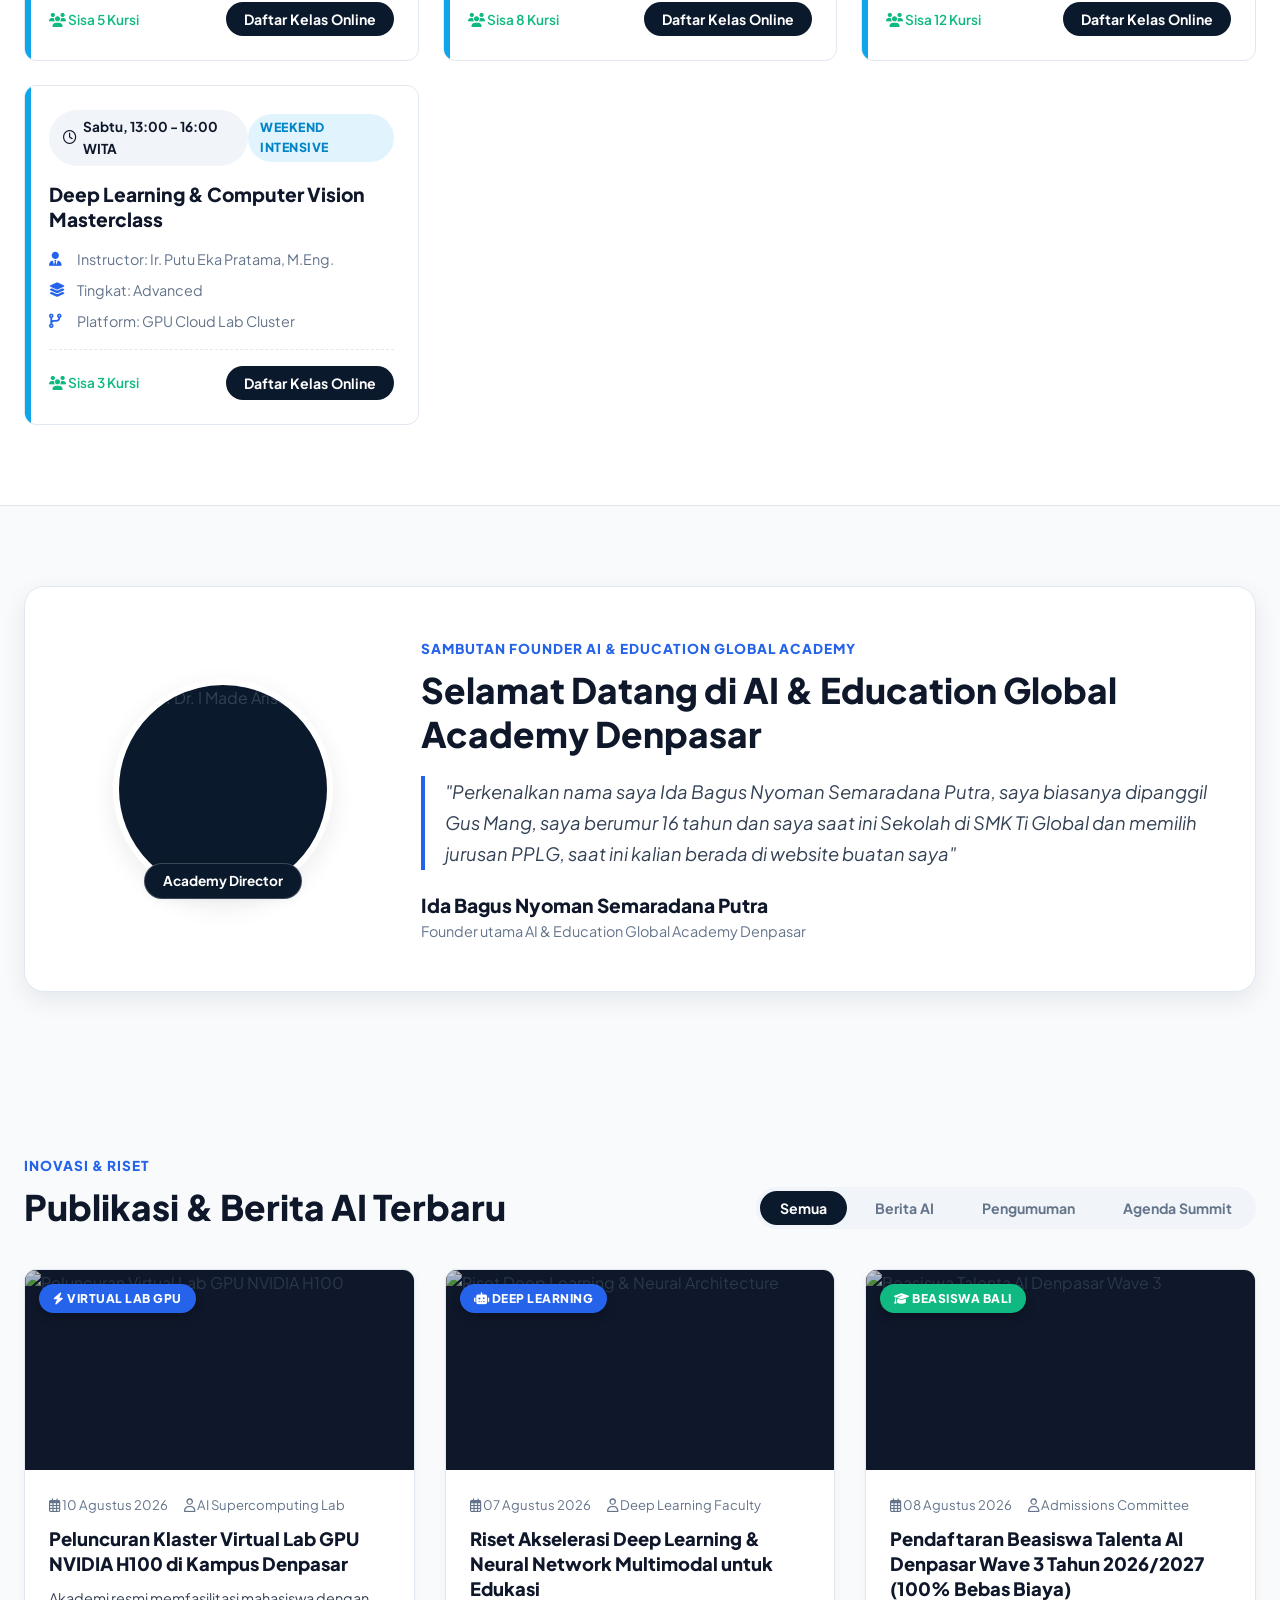
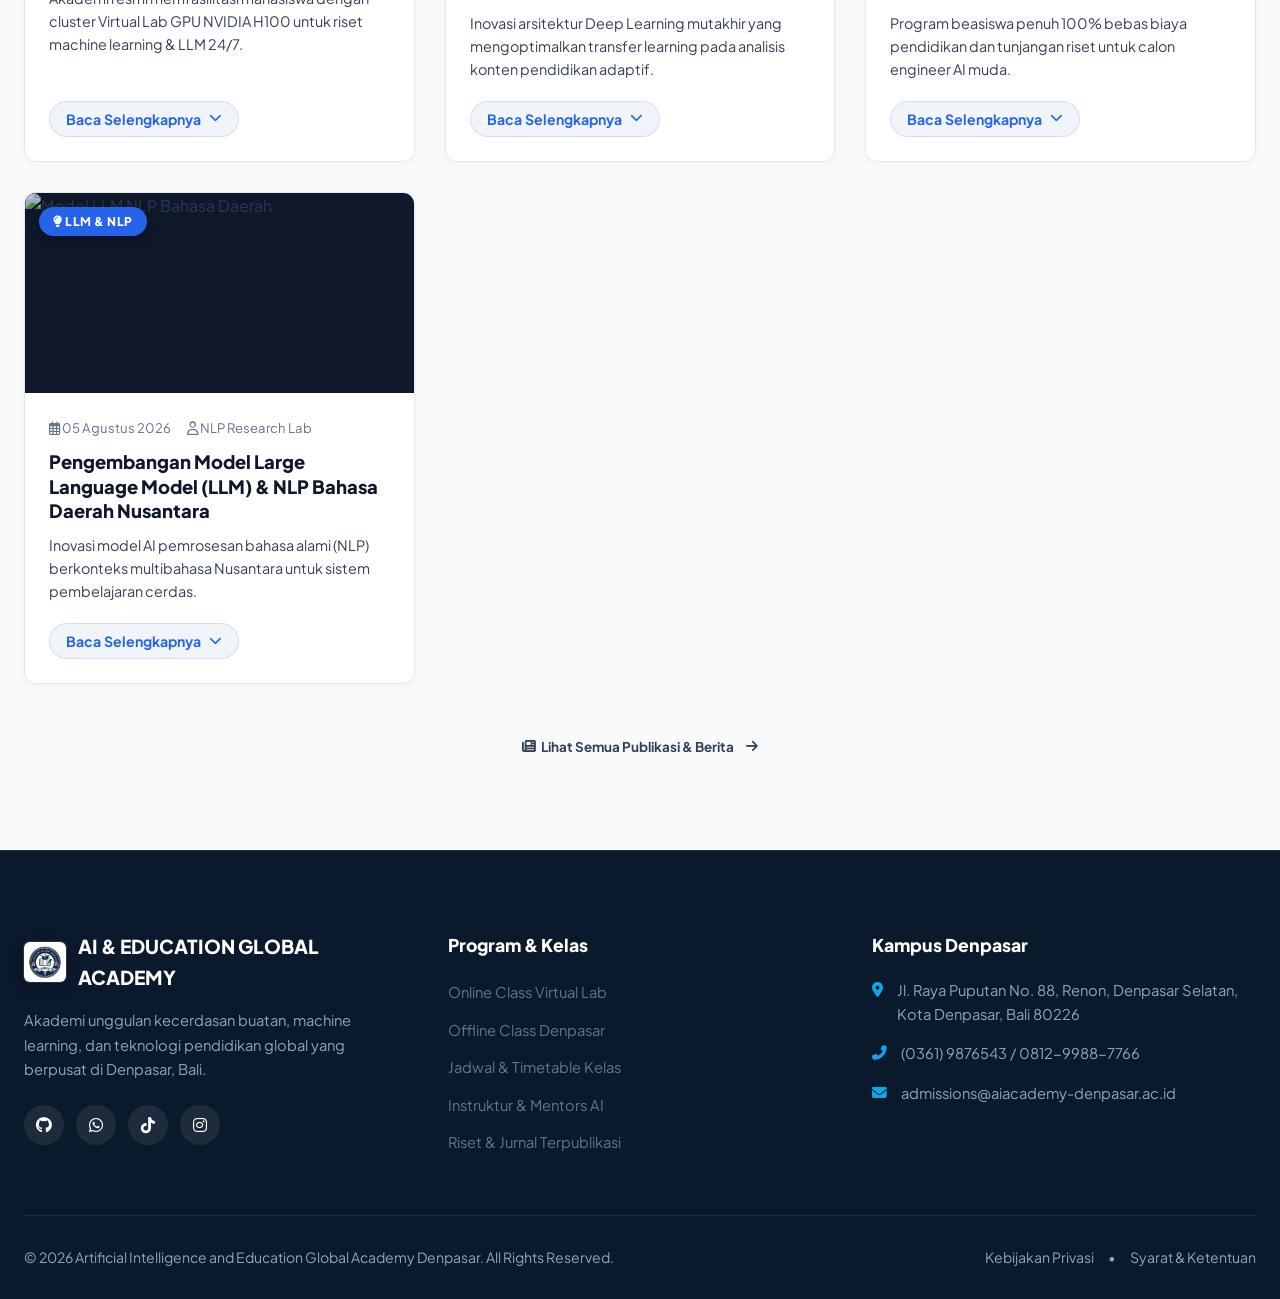
==== commit 06103ecb: "Add files via upload" ====
--- a/index.html
+++ b/index.html
@@ -1,18 +1,22 @@
 <!DOCTYPE html>
 <html lang="id">
+
 <head>
     <meta charset="UTF-8">
     <meta name="viewport" content="width=device-width, initial-scale=1.0">
     <title>Artificial Intelligence & Education Global Academy Denpasar</title>
-    <meta name="description" content="Pusat Pendidikan & Akademi Kecerdasan Buatan (AI) Global Denpasar. Menyediakan Kelas Online & Offline, Sertifikasi AI, Machine Learning, Prompt Engineering, dan Inovasi Pendidikan Teknologi di Bali.">
+    <meta name="description"
+        content="Pusat Pendidikan & Akademi Kecerdasan Buatan (AI) Global Denpasar. Menyediakan Kelas Online & Offline, Sertifikasi AI, Machine Learning, Prompt Engineering, dan Inovasi Pendidikan Teknologi di Bali.">
     <!-- Google Fonts -->
     <link rel="preconnect" href="https://fonts.googleapis.com">
     <link rel="preconnect" href="https://fonts.gstatic.com" crossorigin>
-    <link href="https://fonts.googleapis.com/css2?family=Plus+Jakarta+Sans:wght@300;400;500;600;700;800&display=swap" rel="stylesheet">
+    <link href="https://fonts.googleapis.com/css2?family=Plus+Jakarta+Sans:wght@300;400;500;600;700;800&display=swap"
+        rel="stylesheet">
     <!-- Font Awesome Icons CDN -->
     <link rel="stylesheet" href="https://cdnjs.cloudflare.com/ajax/libs/font-awesome/6.5.1/css/all.min.css">
     <link rel="stylesheet" href="style.css">
 </head>
+
 <body>
 
     <!-- Header Navigation -->
@@ -29,9 +33,10 @@
             <nav class="nav-menu" id="navMenu">
                 <ul class="nav-list">
                     <li class="nav-item active"><a href="index.html" class="nav-link">Home</a></li>
-                    
+
                     <li class="nav-item dropdown">
-                        <a href="kelas.html" class="nav-link">Kelas / Programs <i class="fas fa-chevron-down dropdown-icon"></i></a>
+                        <a href="kelas.html" class="nav-link">Kelas / Programs <i
+                                class="fas fa-chevron-down dropdown-icon"></i></a>
                         <ul class="dropdown-menu">
                             <li>
                                 <a href="kelas.html#online">
@@ -46,63 +51,90 @@
                                 </a>
                             </li>
                             <li>
-                                <a href="kelas.html#schedules"><i class="fas fa-calendar-alt"></i> Jadwal Pelajaran / Schedules</a>
+                                <a href="kelas.html#schedules"><i class="fas fa-calendar-alt"></i> Jadwal Pelajaran /
+                                    Schedules</a>
                             </li>
                         </ul>
                     </li>
 
                     <li class="nav-item dropdown">
-                        <a href="profil.html" class="nav-link">Profil <i class="fas fa-chevron-down dropdown-icon"></i></a>
+                        <a href="profil.html" class="nav-link">Profil <i
+                                class="fas fa-chevron-down dropdown-icon"></i></a>
                         <ul class="dropdown-menu">
-                            <li><a href="profil.html#visi-misi"><i class="fas fa-bullseye"></i> Visi & Misi AI Academy</a></li>
-                            <li><a href="profil.html#sejarah"><i class="fas fa-landmark"></i> Tentang Kampus Denpasar</a></li>
-                            <li><a href="profil.html#dewan-pakar"><i class="fas fa-sitemap"></i> Dewan Pakar & Researchers</a></li>
-                            <li><a href="profil.html#fasilitas"><i class="fas fa-server"></i> Fasilitas Supercomputer & Lab</a></li>
+                            <li><a href="profil.html#visi-misi"><i class="fas fa-bullseye"></i> Visi & Misi AI
+                                    Academy</a></li>
+                            <li><a href="profil.html#sejarah"><i class="fas fa-landmark"></i> Tentang Kampus
+                                    Denpasar</a></li>
+                            <li><a href="profil.html#dewan-pakar"><i class="fas fa-sitemap"></i> Dewan Pakar &
+                                    Researchers</a></li>
+                            <li><a href="profil.html#fasilitas"><i class="fas fa-server"></i> Fasilitas Supercomputer &
+                                    Lab</a></li>
                         </ul>
                     </li>
 
                     <li class="nav-item dropdown">
-                        <a href="kemahasiswaan.html" class="nav-link">Kemahasiswaan <i class="fas fa-chevron-down dropdown-icon"></i></a>
+                        <a href="kemahasiswaan.html" class="nav-link">Kemahasiswaan <i
+                                class="fas fa-chevron-down dropdown-icon"></i></a>
                         <ul class="dropdown-menu">
-                            <li><a href="kemahasiswaan.html#bem-dpm"><i class="fas fa-landmark"></i> BEM & DPM / MPM</a></li>
-                            <li><a href="kemahasiswaan.html#ukm"><i class="fas fa-users"></i> UKM (Unit Kegiatan Mahasiswa)</a></li>
-                            <li><a href="kemahasiswaan.html#prestasi"><i class="fas fa-trophy"></i> Prestasi Siswa</a></li>
-                            <li><a href="kemahasiswaan.html#beasiswa"><i class="fas fa-graduation-cap"></i> Beasiswa</a></li>
-                            <li><a href="kemahasiswaan.html#bk"><i class="fas fa-hands-helping"></i> Bimbingan Konseling</a></li>
-                            <li><a href="kemahasiswaan.html#tatatertib"><i class="fas fa-clipboard-list"></i> Tata Tertib</a></li>
-                            <li><a href="kemahasiswaan.html#unitproduksi"><i class="fas fa-store"></i> Unit Produksi</a></li>
+                            <li><a href="kemahasiswaan.html#bem-dpm"><i class="fas fa-landmark"></i> BEM & DPM / MPM</a>
+                            </li>
+                            <li><a href="kemahasiswaan.html#ukm"><i class="fas fa-users"></i> UKM (Unit Kegiatan
+                                    Mahasiswa)</a></li>
+                            <li><a href="kemahasiswaan.html#prestasi"><i class="fas fa-trophy"></i> Prestasi Siswa</a>
+                            </li>
+                            <li><a href="kemahasiswaan.html#beasiswa"><i class="fas fa-graduation-cap"></i> Beasiswa</a>
+                            </li>
+                            <li><a href="kemahasiswaan.html#bk"><i class="fas fa-hands-helping"></i> Bimbingan
+                                    Konseling</a></li>
+                            <li><a href="kemahasiswaan.html#tatatertib"><i class="fas fa-clipboard-list"></i> Tata
+                                    Tertib</a></li>
+                            <li><a href="kemahasiswaan.html#unitproduksi"><i class="fas fa-store"></i> Unit Produksi</a>
+                            </li>
                         </ul>
                     </li>
 
                     <li class="nav-item dropdown">
-                        <a href="direktori.html" class="nav-link">Direktori <i class="fas fa-chevron-down dropdown-icon"></i></a>
+                        <a href="direktori.html" class="nav-link">Direktori <i
+                                class="fas fa-chevron-down dropdown-icon"></i></a>
                         <ul class="dropdown-menu">
-                            <li><a href="direktori.html#guru"><i class="fas fa-user-tie"></i> Data Instruktur & Mentors</a></li>
-                            <li><a href="direktori.html#siswa"><i class="fas fa-user-graduate"></i> Network Peserta / Alumni</a></li>
-                            <li><a href="direktori.html#mitra"><i class="fas fa-handshake"></i> Mitra Industri Global</a></li>
+                            <li><a href="direktori.html#guru"><i class="fas fa-user-tie"></i> Data Instruktur &
+                                    Mentors</a></li>
+                            <li><a href="direktori.html#siswa"><i class="fas fa-user-graduate"></i> Network Peserta /
+                                    Alumni</a></li>
+                            <li><a href="direktori.html#mitra"><i class="fas fa-handshake"></i> Mitra Industri
+                                    Global</a></li>
                         </ul>
                     </li>
 
                     <li class="nav-item dropdown">
-                        <a href="publikasi.html" class="nav-link">Publikasi <i class="fas fa-chevron-down dropdown-icon"></i></a>
+                        <a href="publikasi.html" class="nav-link">Publikasi <i
+                                class="fas fa-chevron-down dropdown-icon"></i></a>
                         <ul class="dropdown-menu">
-                            <li><a href="publikasi.html#berita"><i class="fas fa-newspaper"></i> Berita AI & EdTech</a></li>
-                            <li><a href="publikasi.html#pengumuman"><i class="fas fa-bullhorn"></i> Seminar & Workshop</a></li>
-                            <li><a href="publikasi.html#agenda"><i class="fas fa-calendar-check"></i> Event AI Summit Bali</a></li>
+                            <li><a href="publikasi.html#berita"><i class="fas fa-newspaper"></i> Berita AI & EdTech</a>
+                            </li>
+                            <li><a href="publikasi.html#pengumuman"><i class="fas fa-bullhorn"></i> Seminar &
+                                    Workshop</a></li>
+                            <li><a href="publikasi.html#agenda"><i class="fas fa-calendar-check"></i> Event AI Summit
+                                    Bali</a></li>
                             <li><a href="publikasi.html#galeri"><i class="fas fa-images"></i> Galeri Hackathon</a></li>
                         </ul>
                     </li>
 
                     <li class="nav-item dropdown">
-                        <a href="pendaftaran.html" class="nav-link">Pendaftaran <i class="fas fa-chevron-down dropdown-icon"></i></a>
+                        <a href="pendaftaran.html" class="nav-link">Pendaftaran <i
+                                class="fas fa-chevron-down dropdown-icon"></i></a>
                         <ul class="dropdown-menu">
-                            <li><a href="pendaftaran.html#info-ppdb"><i class="fas fa-info-circle"></i> Info Penerimaan Peserta</a></li>
-                            <li><a href="pendaftaran.html#syarat"><i class="fas fa-file-signature"></i> Syarat & Beasiswa</a></li>
-                            <li><a href="pendaftaran.html#alur"><i class="fas fa-route"></i> Alur Pendaftaran Online</a></li>
+                            <li><a href="pendaftaran.html#info-ppdb"><i class="fas fa-info-circle"></i> Info Penerimaan
+                                    Peserta</a></li>
+                            <li><a href="pendaftaran.html#syarat"><i class="fas fa-file-signature"></i> Syarat &
+                                    Beasiswa</a></li>
+                            <li><a href="pendaftaran.html#alur"><i class="fas fa-route"></i> Alur Pendaftaran Online</a>
+                            </li>
                         </ul>
                     </li>
 
-                    <li class="nav-item"><a href="contact.html" class="nav-link"><i class="fas fa-headset"></i> Contact & Support</a></li>
+                    <li class="nav-item"><a href="contact.html" class="nav-link"><i class="fas fa-headset"></i> Contact
+                            & Support</a></li>
                 </ul>
             </nav>
 
@@ -145,7 +177,9 @@
             <div class="shape blob-2"></div>
             <div class="hero-wave">
                 <svg viewBox="0 0 1440 200" fill="none" xmlns="http://www.w3.org/2000/svg">
-                    <path d="M0 64L48 80C96 96 192 128 288 128C384 128 480 96 576 90.7C672 85 768 107 864 122.7C960 139 1056 149 1152 138.7C1248 128 1344 96 1392 80L1440 64V200H1392C1344 200 1248 200 1152 200C1056 200 960 200 864 200C768 200 672 200 576 200C480 200 384 200 288 200C192 200 96 200 48 200H0V64Z" fill="#F8FAFC"/>
+                    <path
+                        d="M0 64L48 80C96 96 192 128 288 128C384 128 480 96 576 90.7C672 85 768 107 864 122.7C960 139 1056 149 1152 138.7C1248 128 1344 96 1392 80L1440 64V200H1392C1344 200 1248 200 1152 200C1056 200 960 200 864 200C768 200 672 200 576 200C480 200 384 200 288 200C192 200 96 200 48 200H0V64Z"
+                        fill="#F8FAFC" />
                 </svg>
             </div>
         </div>
@@ -158,13 +192,15 @@
                     <span class="pill-text">Pusat Kecerdasan Buatan & EdTech Bali</span>
                 </div>
                 <h1 class="hero-title">Artificial Intelligence & Education Global Academy</h1>
-                <p class="hero-subtitle">Denpasar Campus & Online Virtual Learning Center. Membentuk Inovator, Data Scientist, dan Pendidik masa depan dengan standar riset internasional.</p>
+                <p class="hero-subtitle">Denpasar Campus & Online Virtual Learning Center. Membentuk Inovator, Data
+                    Scientist, dan Pendidik masa depan dengan standar riset internasional.</p>
 
                 <!-- Search Bar Widget -->
                 <div class="search-widget" id="searchWidget">
                     <div class="search-input-wrap">
                         <i class="fas fa-search search-icon"></i>
-                        <input type="text" id="searchInput" placeholder="Cari program, materi AI, atau jadwal kelas..." autocomplete="off">
+                        <input type="text" id="searchInput" placeholder="Cari program, materi AI, atau jadwal kelas..."
+                            autocomplete="off">
                         <!-- Live Search Autocomplete Dropdown -->
                         <div class="search-autocomplete-dropdown" id="searchAutocompleteDropdown">
                             <div class="autocomplete-header">
@@ -193,10 +229,12 @@
                 <!-- Quick Search Suggestion Tags -->
                 <div class="search-suggestions-row">
                     <span class="search-suggestion-label"><i class="fas fa-fire-alt"></i> Populer:</span>
-                    <button type="button" class="search-tag-chip" data-search="Virtual Lab GPU">⚡ Virtual Lab GPU</button>
+                    <button type="button" class="search-tag-chip" data-search="Virtual Lab GPU">⚡ Virtual Lab
+                        GPU</button>
                     <button type="button" class="search-tag-chip" data-search="Deep Learning">🤖 Deep Learning</button>
                     <button type="button" class="search-tag-chip" data-search="Beasiswa">🎓 Beasiswa</button>
-                    <button type="button" class="search-tag-chip" data-search="Large Language Model">💡 LLM & NLP</button>
+                    <button type="button" class="search-tag-chip" data-search="Large Language Model">💡 LLM &
+                        NLP</button>
                 </div>
 
                 <!-- Stats Counter Bar -->
@@ -230,13 +268,16 @@
                     <div class="illustration-graphic">
                         <svg class="school-art" viewBox="0 0 450 420" fill="none" xmlns="http://www.w3.org/2000/svg">
                             <!-- Background Glowing Tech Circles -->
-                            <circle cx="225" cy="210" r="170" fill="#0F172A" stroke="#2563EB" stroke-width="2" opacity="0.6" />
+                            <circle cx="225" cy="210" r="170" fill="#0F172A" stroke="#2563EB" stroke-width="2"
+                                opacity="0.6" />
                             <circle cx="340" cy="100" r="45" fill="#2563EB" opacity="0.3" />
                             <circle cx="90" cy="320" r="60" fill="#0EA5E9" opacity="0.25" />
-                            
+
                             <!-- Neural Network Nodes & Links -->
-                            <line x1="120" y1="180" x2="225" y2="120" stroke="#38BDF8" stroke-width="2" stroke-dasharray="4 4" />
-                            <line x1="225" y1="120" x2="330" y2="180" stroke="#38BDF8" stroke-width="2" stroke-dasharray="4 4" />
+                            <line x1="120" y1="180" x2="225" y2="120" stroke="#38BDF8" stroke-width="2"
+                                stroke-dasharray="4 4" />
+                            <line x1="225" y1="120" x2="330" y2="180" stroke="#38BDF8" stroke-width="2"
+                                stroke-dasharray="4 4" />
                             <line x1="120" y1="180" x2="225" y2="280" stroke="#38BDF8" stroke-width="2" />
                             <line x1="330" y1="180" x2="225" y2="280" stroke="#38BDF8" stroke-width="2" />
                             <line x1="225" y1="120" x2="225" y2="280" stroke="#6366F1" stroke-width="3" />
@@ -251,14 +292,17 @@
                             <circle cx="225" cy="280" r="10" fill="#FFFFFF" />
 
                             <!-- Main AI Academy Central Console SVG -->
-                            <rect x="115" y="145" width="220" height="150" rx="14" fill="#1E293B" stroke="#38BDF8" stroke-width="2.5" />
+                            <rect x="115" y="145" width="220" height="150" rx="14" fill="#1E293B" stroke="#38BDF8"
+                                stroke-width="2.5" />
                             <rect x="135" y="165" width="180" height="110" rx="8" fill="#0B192C" />
-                            
+
                             <!-- Holographic AI Brain Wave graphics inside Monitor -->
-                            <path d="M145 220 Q165 180 185 220 T225 220 T265 220 T305 220" stroke="#38BDF8" stroke-width="3" fill="none" />
-                            <path d="M145 235 Q175 260 205 235 T265 235 T305 235" stroke="#6366F1" stroke-width="2" fill="none" />
+                            <path d="M145 220 Q165 180 185 220 T225 220 T265 220 T305 220" stroke="#38BDF8"
+                                stroke-width="3" fill="none" />
+                            <path d="M145 235 Q175 260 205 235 T265 235 T305 235" stroke="#6366F1" stroke-width="2"
+                                fill="none" />
                             <circle cx="225" cy="220" r="6" fill="#38BDF8" />
-                            
+
                             <!-- Robot Assistant Floating Badge -->
                             <circle cx="350" cy="290" r="32" fill="#2563EB" />
                             <path d="M338 285 C338 278 362 278 362 285 L362 295 L338 295 Z" fill="#FFFFFF" />
@@ -363,7 +407,7 @@
 
             <!-- Schedule Grid Container -->
             <div class="schedule-list" id="scheduleList">
-                
+
                 <!-- ONLINE CLASS SCHEDULES -->
                 <div class="schedule-card" data-mode="online" data-day="Senin">
                     <div class="schedule-header">
@@ -372,9 +416,12 @@
                     </div>
                     <h3 class="schedule-title">Prompt Engineering & Large Language Models (LLM)</h3>
                     <div class="schedule-meta-info">
-                        <div class="schedule-meta-item"><i class="fas fa-user-tie"></i> <span>Instructor: Dr. Wayan Agus S., M.T.</span></div>
-                        <div class="schedule-meta-item"><i class="fas fa-layer-group"></i> <span>Tingkat: Basic to Intermediate</span></div>
-                        <div class="schedule-meta-item"><i class="fas fa-code-branch"></i> <span>Platform: Virtual AI Cloud Studio</span></div>
+                        <div class="schedule-meta-item"><i class="fas fa-user-tie"></i> <span>Instructor: Dr. Wayan Agus
+                                S., M.T.</span></div>
+                        <div class="schedule-meta-item"><i class="fas fa-layer-group"></i> <span>Tingkat: Basic to
+                                Intermediate</span></div>
+                        <div class="schedule-meta-item"><i class="fas fa-code-branch"></i> <span>Platform: Virtual AI
+                                Cloud Studio</span></div>
                     </div>
                     <div class="schedule-footer">
                         <span class="schedule-spots"><i class="fas fa-users"></i> Sisa 5 Kursi</span>
@@ -389,9 +436,12 @@
                     </div>
                     <h3 class="schedule-title">Machine Learning & Python Data Science Fundamentals</h3>
                     <div class="schedule-meta-info">
-                        <div class="schedule-meta-item"><i class="fas fa-user-tie"></i> <span>Instructor: Made Surya, Ph.D.</span></div>
-                        <div class="schedule-meta-item"><i class="fas fa-layer-group"></i> <span>Tingkat: Intermediate</span></div>
-                        <div class="schedule-meta-item"><i class="fas fa-code-branch"></i> <span>Platform: Google Colab & Discord AI</span></div>
+                        <div class="schedule-meta-item"><i class="fas fa-user-tie"></i> <span>Instructor: Made Surya,
+                                Ph.D.</span></div>
+                        <div class="schedule-meta-item"><i class="fas fa-layer-group"></i> <span>Tingkat:
+                                Intermediate</span></div>
+                        <div class="schedule-meta-item"><i class="fas fa-code-branch"></i> <span>Platform: Google Colab
+                                & Discord AI</span></div>
                     </div>
                     <div class="schedule-footer">
                         <span class="schedule-spots"><i class="fas fa-users"></i> Sisa 8 Kursi</span>
@@ -406,9 +456,12 @@
                     </div>
                     <h3 class="schedule-title">AI for Educators: Smart Assessment & Curriculum Automation</h3>
                     <div class="schedule-meta-info">
-                        <div class="schedule-meta-item"><i class="fas fa-user-tie"></i> <span>Instructor: Prof. Dr. I Made Arisutha</span></div>
-                        <div class="schedule-meta-item"><i class="fas fa-layer-group"></i> <span>Tingkat: All Educators</span></div>
-                        <div class="schedule-meta-item"><i class="fas fa-code-branch"></i> <span>Platform: Canvas EdTech Portal</span></div>
+                        <div class="schedule-meta-item"><i class="fas fa-user-tie"></i> <span>Instructor: Prof. Dr. I
+                                Made Arisutha</span></div>
+                        <div class="schedule-meta-item"><i class="fas fa-layer-group"></i> <span>Tingkat: All
+                                Educators</span></div>
+                        <div class="schedule-meta-item"><i class="fas fa-code-branch"></i> <span>Platform: Canvas EdTech
+                                Portal</span></div>
                     </div>
                     <div class="schedule-footer">
                         <span class="schedule-spots"><i class="fas fa-users"></i> Sisa 12 Kursi</span>
@@ -423,9 +476,12 @@
                     </div>
                     <h3 class="schedule-title">Deep Learning & Computer Vision Masterclass</h3>
                     <div class="schedule-meta-info">
-                        <div class="schedule-meta-item"><i class="fas fa-user-tie"></i> <span>Instructor: Ir. Putu Eka Pratama, M.Eng.</span></div>
-                        <div class="schedule-meta-item"><i class="fas fa-layer-group"></i> <span>Tingkat: Advanced</span></div>
-                        <div class="schedule-meta-item"><i class="fas fa-code-branch"></i> <span>Platform: GPU Cloud Lab Cluster</span></div>
+                        <div class="schedule-meta-item"><i class="fas fa-user-tie"></i> <span>Instructor: Ir. Putu Eka
+                                Pratama, M.Eng.</span></div>
+                        <div class="schedule-meta-item"><i class="fas fa-layer-group"></i> <span>Tingkat:
+                                Advanced</span></div>
+                        <div class="schedule-meta-item"><i class="fas fa-code-branch"></i> <span>Platform: GPU Cloud Lab
+                                Cluster</span></div>
                     </div>
                     <div class="schedule-footer">
                         <span class="schedule-spots"><i class="fas fa-users"></i> Sisa 3 Kursi</span>
@@ -441,9 +497,12 @@
                     </div>
                     <h3 class="schedule-title">Robotics, IoT & Embedded AI Hardware Workshop</h3>
                     <div class="schedule-meta-info">
-                        <div class="schedule-meta-item"><i class="fas fa-user-tie"></i> <span>Instructor: Nyoman Aryana, S.T., M.T.</span></div>
-                        <div class="schedule-meta-item"><i class="fas fa-map-marker-alt"></i> <span>Lokasi: Lab Robotics 1, Kampus Denpasar</span></div>
-                        <div class="schedule-meta-item"><i class="fas fa-microchip"></i> <span>Fasilitas: Kits NVIDIA Jetson & Arduino</span></div>
+                        <div class="schedule-meta-item"><i class="fas fa-user-tie"></i> <span>Instructor: Nyoman Aryana,
+                                S.T., M.T.</span></div>
+                        <div class="schedule-meta-item"><i class="fas fa-map-marker-alt"></i> <span>Lokasi: Lab Robotics
+                                1, Kampus Denpasar</span></div>
+                        <div class="schedule-meta-item"><i class="fas fa-microchip"></i> <span>Fasilitas: Kits NVIDIA
+                                Jetson & Arduino</span></div>
                     </div>
                     <div class="schedule-footer">
                         <span class="schedule-spots"><i class="fas fa-users"></i> Terbatas 15 Peserta</span>
@@ -458,9 +517,12 @@
                     </div>
                     <h3 class="schedule-title">Autonomous AI Systems & Smart Drones Lab</h3>
                     <div class="schedule-meta-info">
-                        <div class="schedule-meta-item"><i class="fas fa-user-tie"></i> <span>Instructor: Kadek Gede W., Ph.D.</span></div>
-                        <div class="schedule-meta-item"><i class="fas fa-map-marker-alt"></i> <span>Lokasi: AI Innovation Hall Denpasar</span></div>
-                        <div class="schedule-meta-item"><i class="fas fa-microchip"></i> <span>Fasilitas: Arena Flight & LiDAR Sensors</span></div>
+                        <div class="schedule-meta-item"><i class="fas fa-user-tie"></i> <span>Instructor: Kadek Gede W.,
+                                Ph.D.</span></div>
+                        <div class="schedule-meta-item"><i class="fas fa-map-marker-alt"></i> <span>Lokasi: AI
+                                Innovation Hall Denpasar</span></div>
+                        <div class="schedule-meta-item"><i class="fas fa-microchip"></i> <span>Fasilitas: Arena Flight &
+                                LiDAR Sensors</span></div>
                     </div>
                     <div class="schedule-footer">
                         <span class="schedule-spots"><i class="fas fa-users"></i> Terbatas 10 Peserta</span>
@@ -475,9 +537,12 @@
                     </div>
                     <h3 class="schedule-title">Generative AI Media, Audio & Digital Twin Design</h3>
                     <div class="schedule-meta-info">
-                        <div class="schedule-meta-item"><i class="fas fa-user-tie"></i> <span>Instructor: Ni Luh Putu Devy, M.Ds.</span></div>
-                        <div class="schedule-meta-item"><i class="fas fa-map-marker-alt"></i> <span>Lokasi: Digital Studio Kampus Denpasar</span></div>
-                        <div class="schedule-meta-item"><i class="fas fa-microchip"></i> <span>Fasilitas: Workstation RTX 4090</span></div>
+                        <div class="schedule-meta-item"><i class="fas fa-user-tie"></i> <span>Instructor: Ni Luh Putu
+                                Devy, M.Ds.</span></div>
+                        <div class="schedule-meta-item"><i class="fas fa-map-marker-alt"></i> <span>Lokasi: Digital
+                                Studio Kampus Denpasar</span></div>
+                        <div class="schedule-meta-item"><i class="fas fa-microchip"></i> <span>Fasilitas: Workstation
+                                RTX 4090</span></div>
                     </div>
                     <div class="schedule-footer">
                         <span class="schedule-spots"><i class="fas fa-users"></i> Terbatas 12 Peserta</span>
@@ -492,9 +557,12 @@
                     </div>
                     <h3 class="schedule-title">Executive AI Leadership & Business Strategy Masterclass</h3>
                     <div class="schedule-meta-info">
-                        <div class="schedule-meta-item"><i class="fas fa-user-tie"></i> <span>Keynote: International AI Advisory Board</span></div>
-                        <div class="schedule-meta-item"><i class="fas fa-map-marker-alt"></i> <span>Lokasi: Main Auditorium Denpasar</span></div>
-                        <div class="schedule-meta-item"><i class="fas fa-award"></i> <span>Termasuk: Certificate, Lunch & Networking</span></div>
+                        <div class="schedule-meta-item"><i class="fas fa-user-tie"></i> <span>Keynote: International AI
+                                Advisory Board</span></div>
+                        <div class="schedule-meta-item"><i class="fas fa-map-marker-alt"></i> <span>Lokasi: Main
+                                Auditorium Denpasar</span></div>
+                        <div class="schedule-meta-item"><i class="fas fa-award"></i> <span>Termasuk: Certificate, Lunch
+                                & Networking</span></div>
                     </div>
                     <div class="schedule-footer">
                         <span class="schedule-spots"><i class="fas fa-users"></i> Sisa 6 Kursi Eksekutif</span>
@@ -514,20 +582,22 @@
                     <div class="principal-avatar-wrap">
                         <div class="avatar-ring"></div>
                         <div class="avatar-box" style="overflow: hidden; padding: 0;">
-                            <img src="https://images.unsplash.com/photo-1507003211169-0a1dd7228f2d?auto=format&fit=crop&w=600&q=80" alt="Prof. Dr. I Made Arisutha" class="director-photo-img">
+                            <img src="Img/IMG_0193.jpg" alt="Prof. Dr. I Made Arisutha" class="director-photo-img">
                         </div>
                         <div class="principal-badge">Academy Director</div>
                     </div>
                 </div>
                 <div class="welcome-text-col">
-                    <div class="section-tag">Sambutan Direktur Akademi</div>
+                    <div class="section-tag">Sambutan Founder AI & Education Global Academy</div>
                     <h2 class="section-title">Selamat Datang di AI & Education Global Academy Denpasar</h2>
                     <blockquote class="principal-quote">
-                        "Kecerdasan buatan bukan hanya tentang algoritma, tetapi bagaimana kita menggunakannya untuk memperluas potensi manusia dan merevolusi pendidikan global dari Bali untuk dunia."
+                        "Perkenalkan nama saya Ida Bagus Nyoman Semaradana Putra, saya biasanya dipanggil Gus Mang, saya
+                        berumur 16 tahun dan saya saat ini Sekolah di SMK Ti Global dan memilih jurusan PPLG, saat ini
+                        kalian berada di website buatan saya"
                     </blockquote>
                     <div class="principal-info">
-                        <span class="principal-name">Prof. Dr. I Made Arisutha, M.Sc., Ph.D.</span>
-                        <span class="principal-title">Direktur Utama AI & Education Global Academy Denpasar</span>
+                        <span class="principal-name">Ida Bagus Nyoman Semaradana Putra</span>
+                        <span class="principal-title">Founder utama AI & Education Global Academy Denpasar</span>
                     </div>
                 </div>
             </div>
@@ -552,10 +622,12 @@
 
             <div class="news-grid" id="newsGrid">
                 <!-- News Card 1: Virtual Lab GPU -->
-                <article class="news-card" data-category="berita" data-tags="virtual lab gpu supercomputer nvidia h100 cluster">
+                <article class="news-card" data-category="berita"
+                    data-tags="virtual lab gpu supercomputer nvidia h100 cluster">
                     <div class="news-thumb">
                         <span class="thumb-badge badge-blue"><i class="fas fa-bolt"></i> Virtual Lab GPU</span>
-                        <img src="https://images.unsplash.com/photo-1558494949-ef010cbdcc31?auto=format&fit=crop&w=800&q=80" alt="Peluncuran Virtual Lab GPU NVIDIA H100" class="news-thumb-img">
+                        <img src="https://images.unsplash.com/photo-1558494949-ef010cbdcc31?auto=format&fit=crop&w=800&q=80"
+                            alt="Peluncuran Virtual Lab GPU NVIDIA H100" class="news-thumb-img">
                         <div class="news-thumb-overlay"></div>
                     </div>
                     <div class="news-body">
@@ -564,27 +636,33 @@
                             <span><i class="far fa-user"></i> AI Supercomputing Lab</span>
                         </div>
                         <h3 class="news-title">Peluncuran Klaster Virtual Lab GPU NVIDIA H100 di Kampus Denpasar</h3>
-                        <p class="news-excerpt">Akademi resmi memfasilitasi mahasiswa dengan cluster Virtual Lab GPU NVIDIA H100 untuk riset machine learning & LLM 24/7.</p>
+                        <p class="news-excerpt">Akademi resmi memfasilitasi mahasiswa dengan cluster Virtual Lab GPU
+                            NVIDIA H100 untuk riset machine learning & LLM 24/7.</p>
                         <button class="read-more-btn article-dropdown-btn">
                             <span>Baca Selengkapnya</span> <i class="fas fa-chevron-down dropdown-arrow"></i>
                         </button>
 
                         <div class="news-full-details">
                             <h4><i class="fas fa-microchip"></i> Cluster GPU NVIDIA H100 80GB</h4>
-                            <p>Fasilitas supercomputing modern dengan interkoneksi Quantum-2 InfiniBand 3.2 Tbps untuk riset LLM mandiri, multimodal vision, dan virtual lab praktikum mahasiswa.</p>
+                            <p>Fasilitas supercomputing modern dengan interkoneksi Quantum-2 InfiniBand 3.2 Tbps untuk
+                                riset LLM mandiri, multimodal vision, dan virtual lab praktikum mahasiswa.</p>
                             <div class="news-details-footer">
-                                <span style="font-size: 0.82rem; color: var(--text-muted);"><i class="fas fa-map-marker-alt"></i> Kampus Denpasar</span>
-                                <a href="publikasi.html#berita" class="news-cta-btn"><i class="fas fa-newspaper"></i> Halaman Publikasi</a>
+                                <span style="font-size: 0.82rem; color: var(--text-muted);"><i
+                                        class="fas fa-map-marker-alt"></i> Kampus Denpasar</span>
+                                <a href="publikasi.html#berita" class="news-cta-btn"><i class="fas fa-newspaper"></i>
+                                    Halaman Publikasi</a>
                             </div>
                         </div>
                     </div>
                 </article>
 
                 <!-- News Card 2: Deep Learning -->
-                <article class="news-card" data-category="berita" data-tags="deep learning neural network vision transformer multimodal">
+                <article class="news-card" data-category="berita"
+                    data-tags="deep learning neural network vision transformer multimodal">
                     <div class="news-thumb">
                         <span class="thumb-badge badge-blue"><i class="fas fa-robot"></i> Deep Learning</span>
-                        <img src="https://images.unsplash.com/photo-1620712943543-bcc4688e7485?auto=format&fit=crop&w=800&q=80" alt="Riset Deep Learning & Neural Architecture" class="news-thumb-img">
+                        <img src="https://images.unsplash.com/photo-1620712943543-bcc4688e7485?auto=format&fit=crop&w=800&q=80"
+                            alt="Riset Deep Learning & Neural Architecture" class="news-thumb-img">
                         <div class="news-thumb-overlay"></div>
                     </div>
                     <div class="news-body">
@@ -592,28 +670,35 @@
                             <span><i class="far fa-calendar-alt"></i> 07 Agustus 2026</span>
                             <span><i class="far fa-user"></i> Deep Learning Faculty</span>
                         </div>
-                        <h3 class="news-title">Riset Akselerasi Deep Learning & Neural Network Multimodal untuk Edukasi</h3>
-                        <p class="news-excerpt">Inovasi arsitektur Deep Learning mutakhir yang mengoptimalkan transfer learning pada analisis konten pendidikan adaptif.</p>
+                        <h3 class="news-title">Riset Akselerasi Deep Learning & Neural Network Multimodal untuk Edukasi
+                        </h3>
+                        <p class="news-excerpt">Inovasi arsitektur Deep Learning mutakhir yang mengoptimalkan transfer
+                            learning pada analisis konten pendidikan adaptif.</p>
                         <button class="read-more-btn article-dropdown-btn">
                             <span>Baca Selengkapnya</span> <i class="fas fa-chevron-down dropdown-arrow"></i>
                         </button>
 
                         <div class="news-full-details">
                             <h4><i class="fas fa-network-wired"></i> Terobosan Pemodelan Neural</h4>
-                            <p>Memadukan CNN dan Vision Transformers (ViT) untuk representasi data berakurasi tinggi dengan efisiensi parameter 40% lebih hemat pada klaster GPU.</p>
+                            <p>Memadukan CNN dan Vision Transformers (ViT) untuk representasi data berakurasi tinggi
+                                dengan efisiensi parameter 40% lebih hemat pada klaster GPU.</p>
                             <div class="news-details-footer">
-                                <span style="font-size: 0.82rem; color: var(--text-muted);"><i class="fas fa-book-open"></i> IEEE AI Conference 2026</span>
-                                <a href="publikasi.html?q=Deep+Learning" class="news-cta-btn"><i class="fas fa-newspaper"></i> Halaman Publikasi</a>
+                                <span style="font-size: 0.82rem; color: var(--text-muted);"><i
+                                        class="fas fa-book-open"></i> IEEE AI Conference 2026</span>
+                                <a href="publikasi.html?q=Deep+Learning" class="news-cta-btn"><i
+                                        class="fas fa-newspaper"></i> Halaman Publikasi</a>
                             </div>
                         </div>
                     </div>
                 </article>
 
                 <!-- News Card 3: Beasiswa -->
-                <article class="news-card" data-category="pengumuman" data-tags="beasiswa bali denpasar gratis 100% biaya pendidikan wave 3">
+                <article class="news-card" data-category="pengumuman"
+                    data-tags="beasiswa bali denpasar gratis 100% biaya pendidikan wave 3">
                     <div class="news-thumb">
                         <span class="thumb-badge badge-green"><i class="fas fa-graduation-cap"></i> Beasiswa Bali</span>
-                        <img src="https://images.unsplash.com/photo-1523240795612-9a054b0db644?auto=format&fit=crop&w=800&q=80" alt="Beasiswa Talenta AI Denpasar Wave 3" class="news-thumb-img">
+                        <img src="https://images.unsplash.com/photo-1523240795612-9a054b0db644?auto=format&fit=crop&w=800&q=80"
+                            alt="Beasiswa Talenta AI Denpasar Wave 3" class="news-thumb-img">
                         <div class="news-thumb-overlay"></div>
                     </div>
                     <div class="news-body">
@@ -621,28 +706,35 @@
                             <span><i class="far fa-calendar-alt"></i> 08 Agustus 2026</span>
                             <span><i class="far fa-user"></i> Admissions Committee</span>
                         </div>
-                        <h3 class="news-title">Pendaftaran Beasiswa Talenta AI Denpasar Wave 3 Tahun 2026/2027 (100% Bebas Biaya)</h3>
-                        <p class="news-excerpt">Program beasiswa penuh 100% bebas biaya pendidikan dan tunjangan riset untuk calon engineer AI muda.</p>
+                        <h3 class="news-title">Pendaftaran Beasiswa Talenta AI Denpasar Wave 3 Tahun 2026/2027 (100%
+                            Bebas Biaya)</h3>
+                        <p class="news-excerpt">Program beasiswa penuh 100% bebas biaya pendidikan dan tunjangan riset
+                            untuk calon engineer AI muda.</p>
                         <button class="read-more-btn article-dropdown-btn">
                             <span>Baca Selengkapnya</span> <i class="fas fa-chevron-down dropdown-arrow"></i>
                         </button>
 
                         <div class="news-full-details">
                             <h4><i class="fas fa-award"></i> Beasiswa 100% Bebas Biaya</h4>
-                            <p>Program beasiswa penuh bagi 50 talenta terbaik untuk menempuh sertifikasi AI dengan tunjangan bulanan dan akses komputasi GPU Cloud gratis.</p>
+                            <p>Program beasiswa penuh bagi 50 talenta terbaik untuk menempuh sertifikasi AI dengan
+                                tunjangan bulanan dan akses komputasi GPU Cloud gratis.</p>
                             <div class="news-details-footer">
-                                <span style="font-size: 0.82rem; color: var(--text-muted);"><i class="fas fa-calendar"></i> Deadline: 30 September 2026</span>
-                                <a href="pendaftaran.html#syarat" class="news-cta-btn"><i class="fas fa-paper-plane"></i> Daftar Beasiswa</a>
+                                <span style="font-size: 0.82rem; color: var(--text-muted);"><i
+                                        class="fas fa-calendar"></i> Deadline: 30 September 2026</span>
+                                <a href="pendaftaran.html#syarat" class="news-cta-btn"><i
+                                        class="fas fa-paper-plane"></i> Daftar Beasiswa</a>
                             </div>
                         </div>
                     </div>
                 </article>
 
                 <!-- News Card 4: Large Language Model / LLM & NLP -->
-                <article class="news-card" data-category="berita" data-tags="large language model llm nlp natural language processing generative ai prompt">
+                <article class="news-card" data-category="berita"
+                    data-tags="large language model llm nlp natural language processing generative ai prompt">
                     <div class="news-thumb">
                         <span class="thumb-badge badge-blue"><i class="fas fa-lightbulb"></i> LLM & NLP</span>
-                        <img src="https://images.unsplash.com/photo-1677442136019-21780ecad995?auto=format&fit=crop&w=800&q=80" alt="Model LLM NLP Bahasa Daerah" class="news-thumb-img">
+                        <img src="https://images.unsplash.com/photo-1677442136019-21780ecad995?auto=format&fit=crop&w=800&q=80"
+                            alt="Model LLM NLP Bahasa Daerah" class="news-thumb-img">
                         <div class="news-thumb-overlay"></div>
                     </div>
                     <div class="news-body">
@@ -650,18 +742,23 @@
                             <span><i class="far fa-calendar-alt"></i> 05 Agustus 2026</span>
                             <span><i class="far fa-user"></i> NLP Research Lab</span>
                         </div>
-                        <h3 class="news-title">Pengembangan Model Large Language Model (LLM) & NLP Bahasa Daerah Nusantara</h3>
-                        <p class="news-excerpt">Inovasi model AI pemrosesan bahasa alami (NLP) berkonteks multibahasa Nusantara untuk sistem pembelajaran cerdas.</p>
+                        <h3 class="news-title">Pengembangan Model Large Language Model (LLM) & NLP Bahasa Daerah
+                            Nusantara</h3>
+                        <p class="news-excerpt">Inovasi model AI pemrosesan bahasa alami (NLP) berkonteks multibahasa
+                            Nusantara untuk sistem pembelajaran cerdas.</p>
                         <button class="read-more-btn article-dropdown-btn">
                             <span>Baca Selengkapnya</span> <i class="fas fa-chevron-down dropdown-arrow"></i>
                         </button>
 
                         <div class="news-full-details">
                             <h4><i class="fas fa-brain"></i> Arsitektur LLM & NLP Multibahasa</h4>
-                            <p>Teknik Retrieval-Augmented Generation (RAG) dan fine-tuning Transformer 7B/13B untuk asisten tutor cerdas berkecepatan inferensi tinggi.</p>
+                            <p>Teknik Retrieval-Augmented Generation (RAG) dan fine-tuning Transformer 7B/13B untuk
+                                asisten tutor cerdas berkecepatan inferensi tinggi.</p>
                             <div class="news-details-footer">
-                                <span style="font-size: 0.82rem; color: var(--text-muted);"><i class="fas fa-file-code"></i> Model Open-Weights</span>
-                                <a href="publikasi.html?q=Large+Language+Model" class="news-cta-btn"><i class="fas fa-newspaper"></i> Halaman Publikasi</a>
+                                <span style="font-size: 0.82rem; color: var(--text-muted);"><i
+                                        class="fas fa-file-code"></i> Model Open-Weights</span>
+                                <a href="publikasi.html?q=Large+Language+Model" class="news-cta-btn"><i
+                                        class="fas fa-newspaper"></i> Halaman Publikasi</a>
                             </div>
                         </div>
                     </div>
@@ -670,7 +767,8 @@
 
             <div style="text-align: center; margin-top: 40px;">
                 <a href="publikasi.html" class="btn btn-outline" style="padding: 12px 32px; font-weight: 700;">
-                    <i class="fas fa-newspaper"></i> Lihat Semua Publikasi & Berita <i class="fas fa-arrow-right" style="margin-left: 6px;"></i>
+                    <i class="fas fa-newspaper"></i> Lihat Semua Publikasi & Berita <i class="fas fa-arrow-right"
+                        style="margin-left: 6px;"></i>
                 </a>
             </div>
         </div>
@@ -686,13 +784,19 @@
                         <span>AI & EDUCATION GLOBAL ACADEMY</span>
                     </div>
                     <p class="footer-desc">
-                        Akademi unggulan kecerdasan buatan, machine learning, dan teknologi pendidikan global yang berpusat di Denpasar, Bali.
+                        Akademi unggulan kecerdasan buatan, machine learning, dan teknologi pendidikan global yang
+                        berpusat di Denpasar, Bali.
                     </p>
                     <div class="social-links">
-                        <a href="https://github.com/gusmang-coder" target="_blank" rel="noopener noreferrer" aria-label="GitHub"><i class="fab fa-github"></i></a>
-                        <a href="https://wa.me/6281932788177" target="_blank" rel="noopener noreferrer" aria-label="WhatsApp"><i class="fab fa-whatsapp"></i></a>
-                        <a href="https://www.tiktok.com/@itsbrodamnbruh?_r=1&_t=ZS-99PWqkb6e4G" target="_blank" rel="noopener noreferrer" aria-label="TikTok"><i class="fab fa-tiktok"></i></a>
-                        <a href="https://www.instagram.com/mikeythefemboy5?igsi=emJxd2kyZnk3MDl4&utm_source=qr" target="_blank" rel="noopener noreferrer" aria-label="Instagram"><i class="fab fa-instagram"></i></a>
+                        <a href="https://github.com/gusmang-coder" target="_blank" rel="noopener noreferrer"
+                            aria-label="GitHub"><i class="fab fa-github"></i></a>
+                        <a href="https://wa.me/6281932788177" target="_blank" rel="noopener noreferrer"
+                            aria-label="WhatsApp"><i class="fab fa-whatsapp"></i></a>
+                        <a href="https://www.tiktok.com/@itsbrodamnbruh?_r=1&_t=ZS-99PWqkb6e4G" target="_blank"
+                            rel="noopener noreferrer" aria-label="TikTok"><i class="fab fa-tiktok"></i></a>
+                        <a href="https://www.instagram.com/mikeythefemboy5?igsi=emJxd2kyZnk3MDl4&utm_source=qr"
+                            target="_blank" rel="noopener noreferrer" aria-label="Instagram"><i
+                                class="fab fa-instagram"></i></a>
                     </div>
                 </div>
 
@@ -746,19 +850,24 @@
             </div>
             <div class="modal-body">
                 <!-- 1-Click Demo Login in Modal -->
-                <div style="background: rgba(14, 165, 233, 0.08); border: 1px dashed rgba(14, 165, 233, 0.35); border-radius: var(--radius-sm); padding: 10px 12px; margin-bottom: 16px;">
-                    <div style="font-size: 0.76rem; font-weight: 800; color: var(--primary-blue); margin-bottom: 6px; display: flex; align-items: center; justify-content: space-between;">
+                <div
+                    style="background: rgba(14, 165, 233, 0.08); border: 1px dashed rgba(14, 165, 233, 0.35); border-radius: var(--radius-sm); padding: 10px 12px; margin-bottom: 16px;">
+                    <div
+                        style="font-size: 0.76rem; font-weight: 800; color: var(--primary-blue); margin-bottom: 6px; display: flex; align-items: center; justify-content: space-between;">
                         <span><i class="fas fa-magic"></i> Akun Demo Cepat (1-Klik):</span>
                         <span style="color: var(--text-muted); font-weight: 500;">Pilih untuk isi otomatis</span>
                     </div>
                     <div style="display: flex; gap: 6px; flex-wrap: wrap;">
-                        <button type="button" class="demo-chip-btn" data-demo="student" style="flex:1; padding: 6px 10px; font-size: 0.76rem; color: var(--primary-dark); background: #fff; border: 1px solid var(--border-color);">
+                        <button type="button" class="demo-chip-btn" data-demo="student"
+                            style="flex:1; padding: 6px 10px; font-size: 0.76rem; color: var(--primary-dark); background: #fff; border: 1px solid var(--border-color);">
                             <span><i class="fas fa-user-graduate" style="color:var(--primary-blue);"></i> Student</span>
                         </button>
-                        <button type="button" class="demo-chip-btn" data-demo="mentor" style="flex:1; padding: 6px 10px; font-size: 0.76rem; color: var(--primary-dark); background: #fff; border: 1px solid var(--border-color);">
+                        <button type="button" class="demo-chip-btn" data-demo="mentor"
+                            style="flex:1; padding: 6px 10px; font-size: 0.76rem; color: var(--primary-dark); background: #fff; border: 1px solid var(--border-color);">
                             <span><i class="fas fa-chalkboard-teacher" style="color:#6366F1;"></i> Mentor</span>
                         </button>
-                        <button type="button" class="demo-chip-btn" data-demo="admin" style="flex:1; padding: 6px 10px; font-size: 0.76rem; color: var(--primary-dark); background: #fff; border: 1px solid var(--border-color);">
+                        <button type="button" class="demo-chip-btn" data-demo="admin"
+                            style="flex:1; padding: 6px 10px; font-size: 0.76rem; color: var(--primary-dark); background: #fff; border: 1px solid var(--border-color);">
                             <span><i class="fas fa-user-shield" style="color:#10B981;"></i> Admin</span>
                         </button>
                     </div>
@@ -793,12 +902,17 @@
                             </select>
                         </div>
                     </div>
-                    <button type="submit" class="btn btn-block btn-search" style="background: linear-gradient(135deg, var(--primary-blue) 0%, #1D4ED8 100%); color:#fff; font-weight:700; padding:12px; border-radius: var(--radius-sm);">
+                    <button type="submit" class="btn btn-block btn-search"
+                        style="background: linear-gradient(135deg, var(--primary-blue) 0%, #1D4ED8 100%); color:#fff; font-weight:700; padding:12px; border-radius: var(--radius-sm);">
                         <span>Masuk Portal Akademi</span>
                         <i class="fas fa-arrow-right" style="margin-left: 6px;"></i>
                     </button>
-                    <div class="modal-footer-links" style="margin-top: 16px; text-align: center; font-size: 0.88rem; color: var(--text-muted);">
-                        <span>Belum punya akun? <a href="register.html" style="color: var(--primary-blue); font-weight: 700;">Daftar Sekarang</a> atau buka <a href="login.html" style="color: var(--primary-blue); font-weight: 700;">Portal Login Penuh</a></span>
+                    <div class="modal-footer-links"
+                        style="margin-top: 16px; text-align: center; font-size: 0.88rem; color: var(--text-muted);">
+                        <span>Belum punya akun? <a href="register.html"
+                                style="color: var(--primary-blue); font-weight: 700;">Daftar Sekarang</a> atau buka <a
+                                href="login.html" style="color: var(--primary-blue); font-weight: 700;">Portal Login
+                                Penuh</a></span>
                     </div>
                 </form>
             </div>
@@ -820,11 +934,14 @@
                     </div>
                     <div class="form-group">
                         <label for="contactEmail">Email & WhatsApp</label>
-                        <input type="text" id="contactEmail" placeholder="Email / Kontak WA Active" required class="form-control">
+                        <input type="text" id="contactEmail" placeholder="Email / Kontak WA Active" required
+                            class="form-control">
                     </div>
                     <div class="form-group">
                         <label for="contactMessage">Program & Jadwal Yang Diminati</label>
-                        <textarea id="contactMessage" rows="4" placeholder="Sebutkan minat Kelas Online / Offline atau pertanyaan Anda..." required class="form-control"></textarea>
+                        <textarea id="contactMessage" rows="4"
+                            placeholder="Sebutkan minat Kelas Online / Offline atau pertanyaan Anda..." required
+                            class="form-control"></textarea>
                     </div>
                     <button type="submit" class="btn btn-block btn-search">Kirim Pendaftaran</button>
                 </form>
@@ -834,4 +951,5 @@
 
     <script src="script.js"></script>
 </body>
+
 </html>
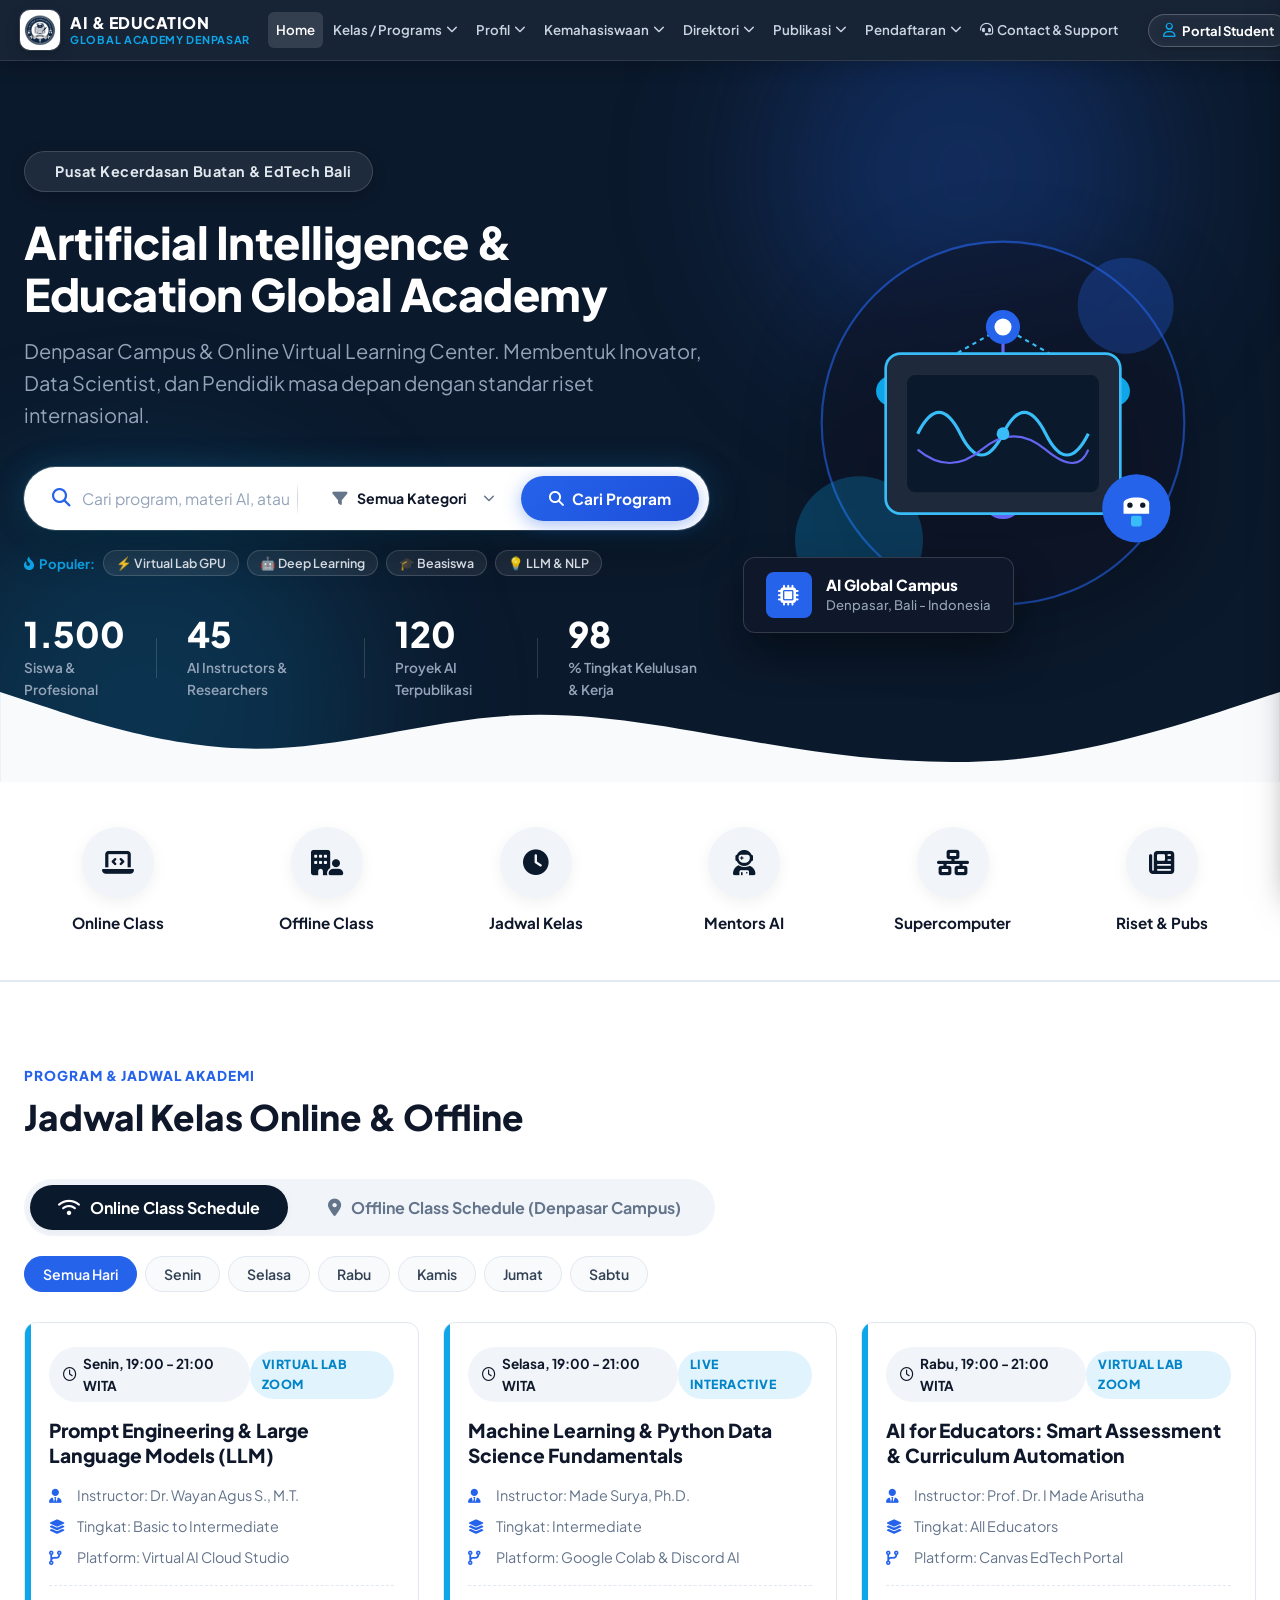
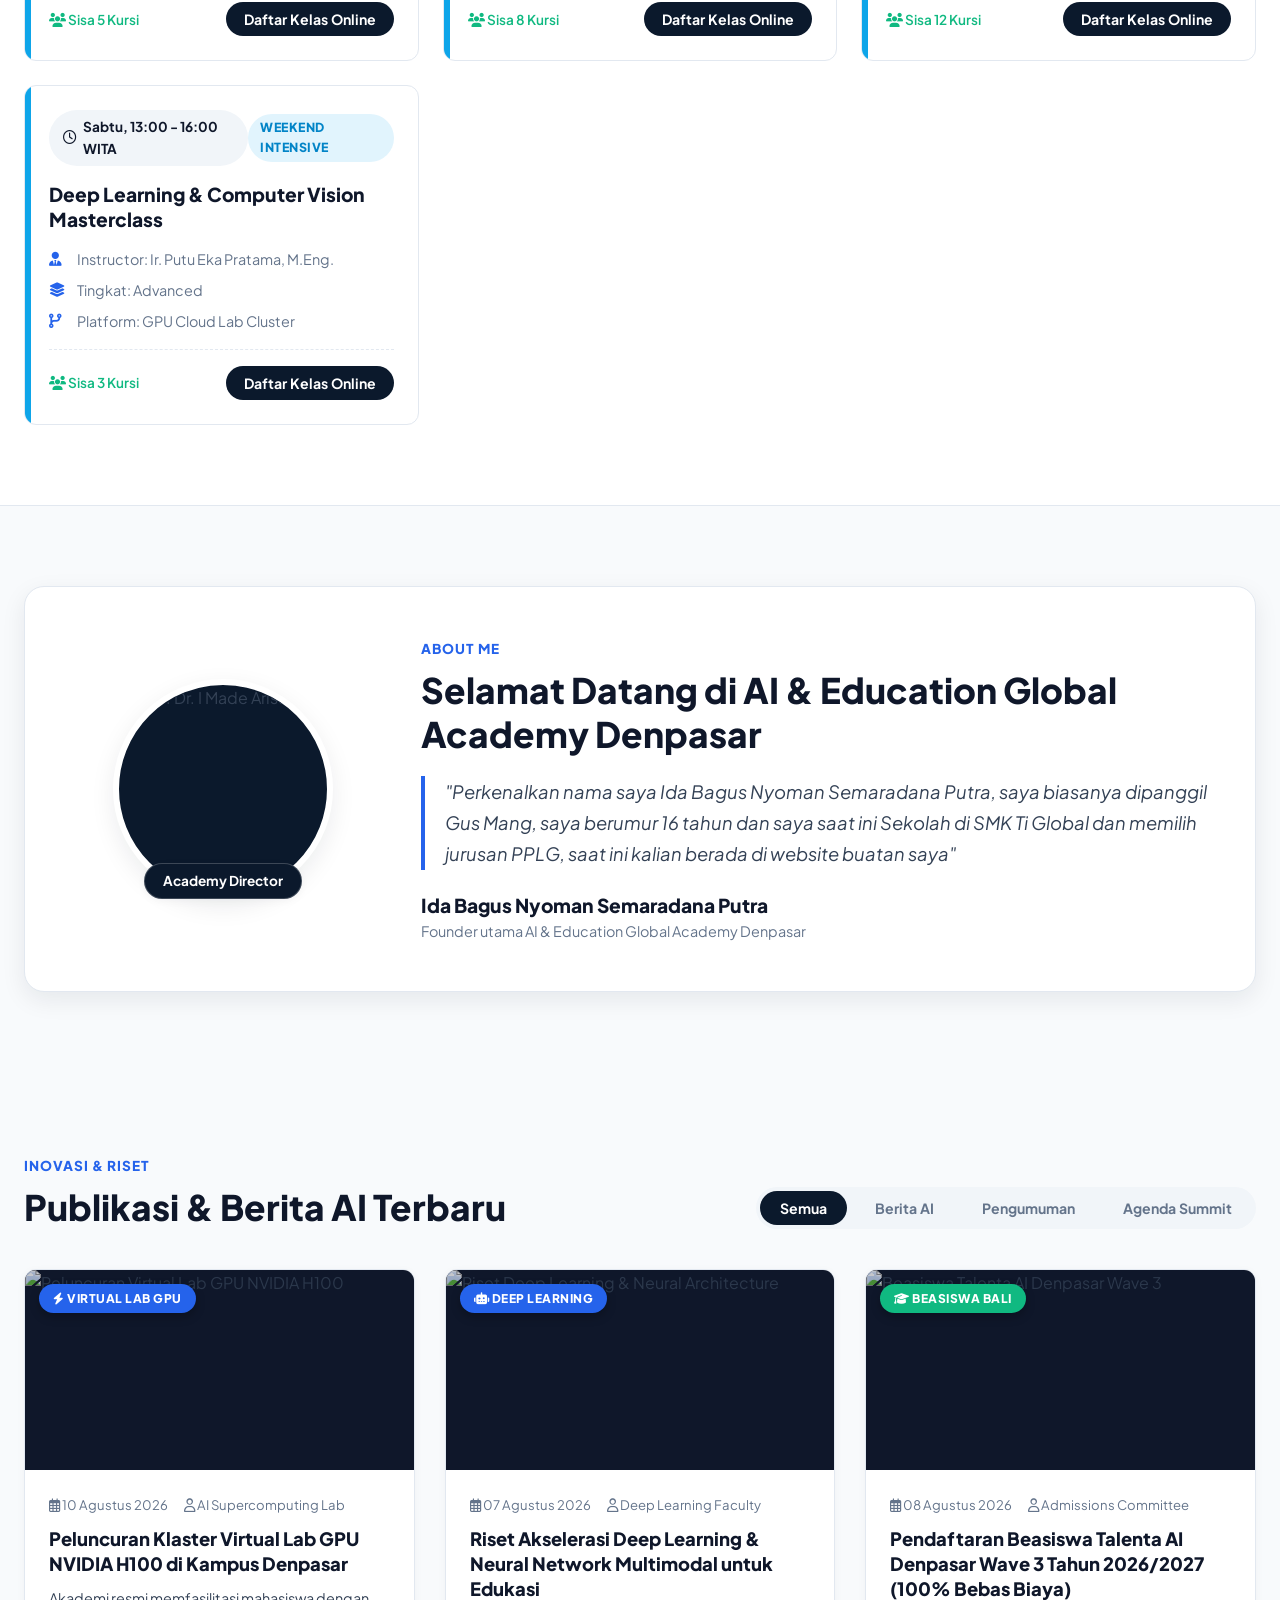
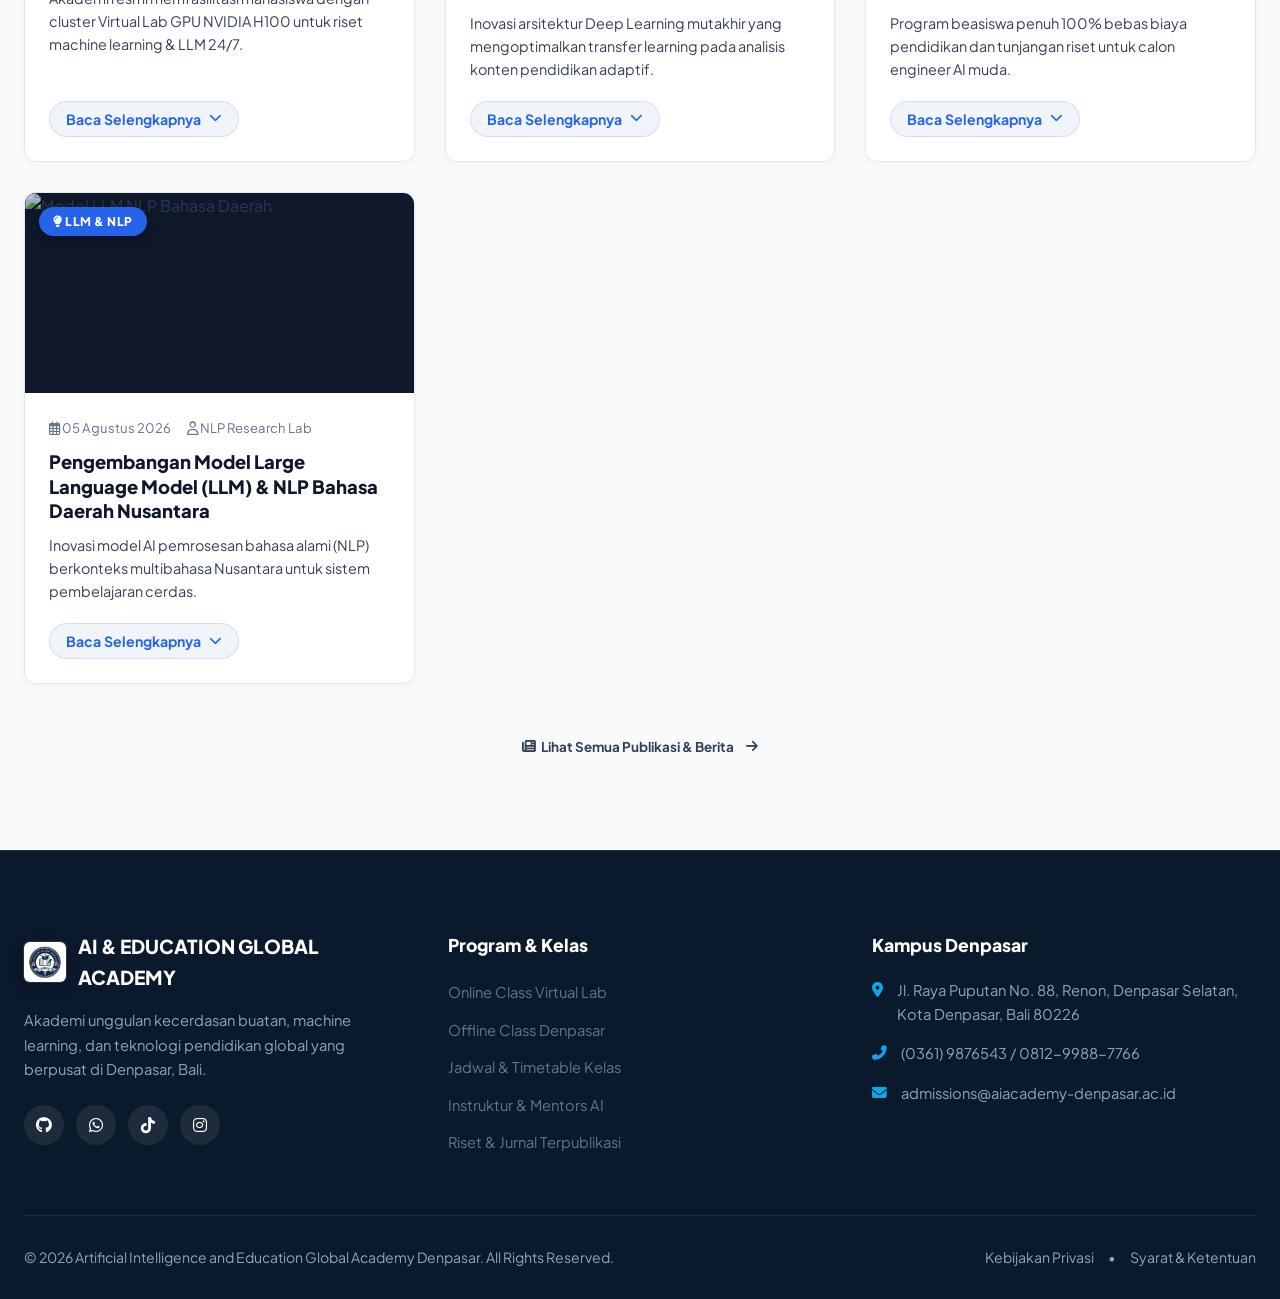
==== commit da9a8788: "Add files via upload" ====
--- a/index.html
+++ b/index.html
@@ -588,7 +588,7 @@
                     </div>
                 </div>
                 <div class="welcome-text-col">
-                    <div class="section-tag">Sambutan Founder AI & Education Global Academy</div>
+                    <div class="section-tag">About Me</div>
                     <h2 class="section-title">Selamat Datang di AI & Education Global Academy Denpasar</h2>
                     <blockquote class="principal-quote">
                         "Perkenalkan nama saya Ida Bagus Nyoman Semaradana Putra, saya biasanya dipanggil Gus Mang, saya
